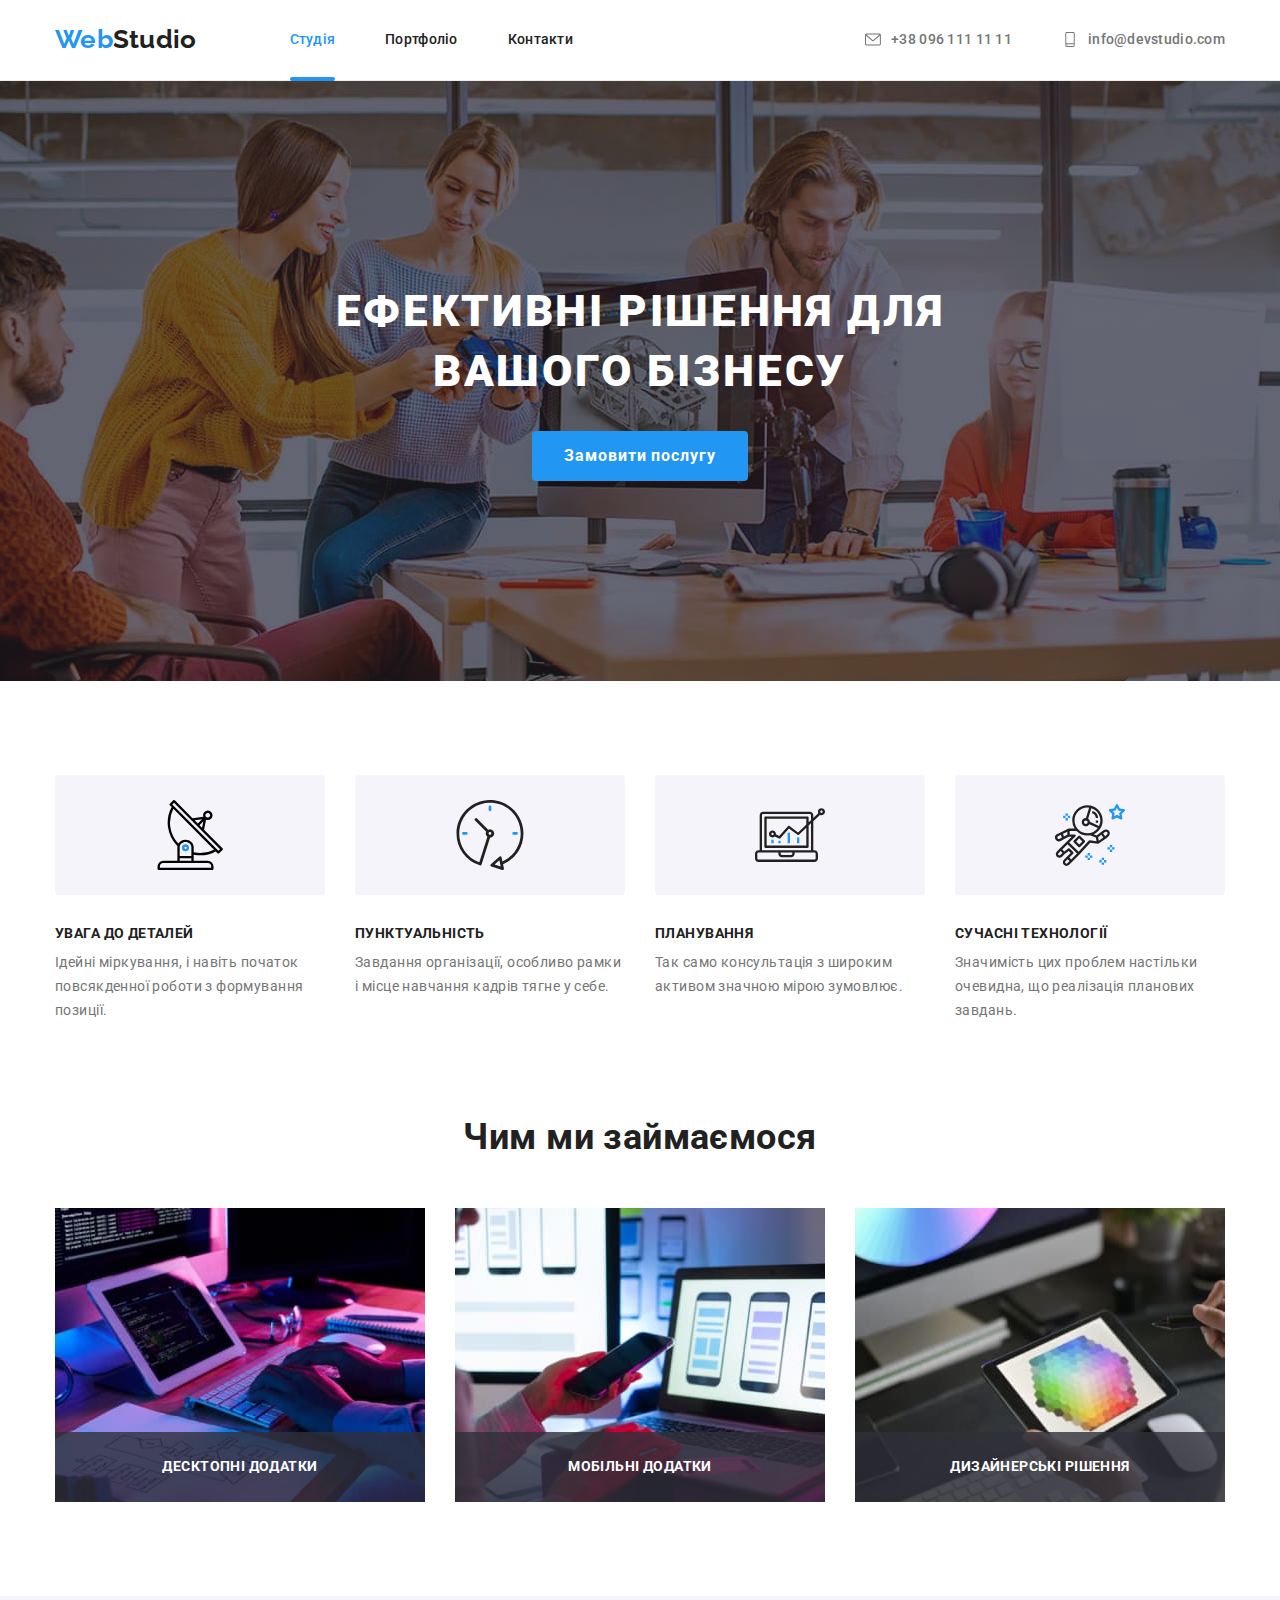
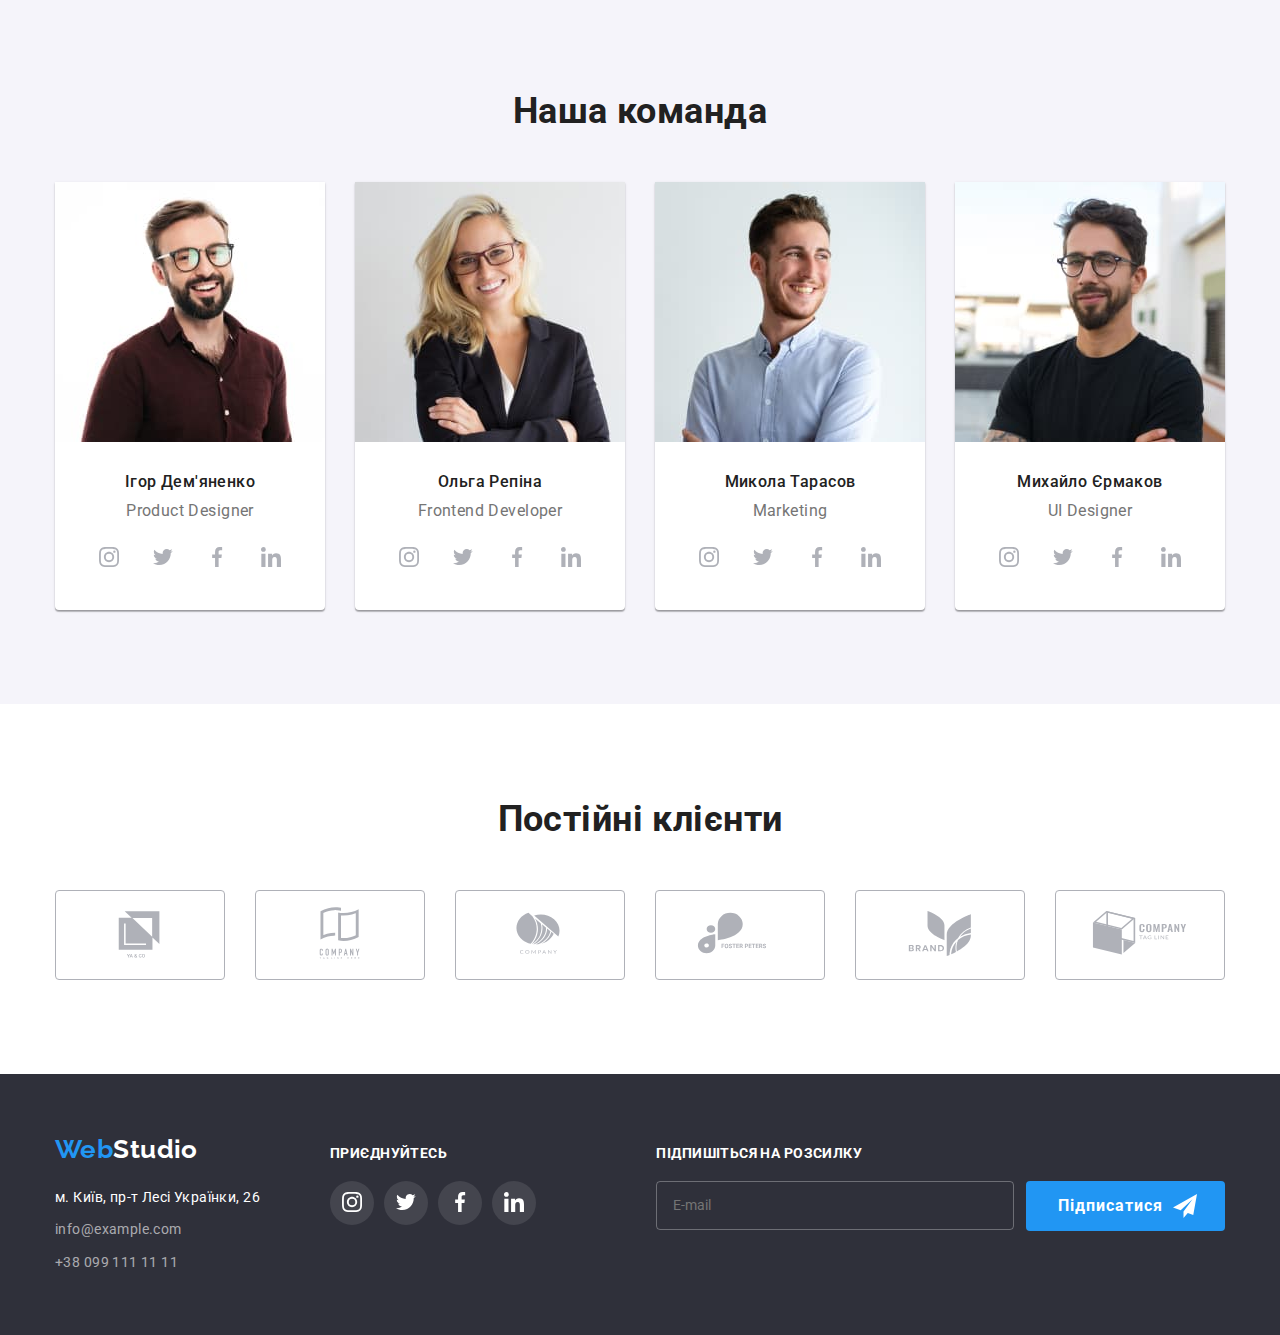
==== index.html @ 52d82c8c "first commit" ====
<!DOCTYPE html>
<html lang="ur">

<head>
    <meta charset="UTF-8" />
    <meta http-equiv="X-UA-Compatible" content="IE=edge" />
    <meta name="viewport" content="width=device-width, initial-scale=1.0" />
    <title>Web Studio</title>
    <link rel="preconnect" href="https://fonts.googleapis.com">
    <link rel="preconnect" href="https://fonts.gstatic.com" crossorigin>
    <link
        href="https://fonts.googleapis.com/css2?family=Raleway:wght@700&family=Roboto:wght@400;500;700;900&display=swap"
        rel="stylesheet">
    <link rel="stylesheet" href="https://cdn.jsdelivr.net/npm/modern-normalize@1.1.0/modern-normalize.min.css" />
    <link rel="stylesheet" href="./css/styles.css">
    <link rel="stylesheet" href="./css/main.min.css">
</head>

<body>
    <!-- header -->
    <header class="header">
        <div class="container">
            <nav class="header-nav">
                <a class="logo-header link" href="./index.html">Web<span>Studio</span></a>
                <ul class="header-links list">
                    <li class="header-nav-item"><a class="header-nav link current" href="./index.html">Студія</a></li>
                    <li class="header-nav-item"><a class="header-nav link" href="./portfolio.html">Портфоліо</a></li>
                    <li class="header-nav-item"><a class="header-nav link" href="#">Контакти</a></li>
                </ul>
            </nav>
            <ul class="header-contacts list">
                <li class="header-contacts item">
                    <a class="nav-contact link" href="tel:+380961111111"><svg lang="en" aria-label="icon envelope"
                            class="nav-icon" width="16" height="15">
                            <use href="./images/icons.svg#icon-envelope"></use>
                        </svg>+38 096 111 11 11 </a>
                </li>
                <li class="header-contacts item"><a class="nav-contact link" href="mailto:info@devstudio.com"><svg
                            lang="en" aria-label="icon smartphone" class="nav-icon" width="16" height="15">
                            <use href="./images/icons.svg#icon-smartphone"></use>
                        </svg>info@devstudio.com</a></li>
            </ul>
        </div>
    </header>
    <main class="">
        <!-- герой -->
        <section class="hero section">
            <div class="container">
                <h1 class="hero-title">Ефективні рішення для вашого бізнесу</h1>
                <button class="button" type="button" data-modal-open>Замовити послугу</button>
            </div>
        </section>
        <!-- переваги -->
        <section class="features section">
            <div class="features container">
                <h2 class="visually-hidden">Переваги</h2>
                <ul class="features-list list">
                    <li class="features-list-item">
                        <div class="icon-wrapper">
                            <svg lang="en" aria-label="icon telescope" class="features-icon" width="70" height="70">
                                <use href="./images/icons.svg#icon-telescope"></use>
                            </svg>
                        </div>
                        <h3 class="features-title">Увага до деталей</h3>
                        <p class="features-text">Ідейні міркування, і навіть початок повсякденної роботи з формування
                            позиції.</p>
                    </li>
                    <li class="features-list-item">
                        <div class="icon-wrapper">
                            <svg lang="en" aria-label="icon clock" class="features-icon" width="70" height="70">
                                <use href="./images/icons.svg#icon-clock"></use>
                            </svg>
                        </div>
                        <h3 class="features-title">Пунктуальність</h3>
                        <p class="features-text">Завдання організації, особливо рамки і місце навчання кадрів тягне у
                            себе.</p>
                    </li>
                    <li class="features-list-item">
                        <div class="icon-wrapper">
                            <svg lang="en" aria-label="icon diagram" class="features-icon" width="70" height="70">
                                <use href="./images/icons.svg#icon-diagram"></use>
                            </svg>
                        </div>
                        <h3 class="features-title">Планування</h3>
                        <p class="features-text">Так само консультація з широким активом значною мірою зумовлює.</p>
                    </li>
                    <li class="features-list-item">
                        <div class="icon-wrapper">
                            <svg lang="en" aria-label="icon astronaut" class="features-icon" width="70" height="70">
                                <use href="./images/icons.svg#icon-astronaut"></use>
                            </svg>
                        </div>
                        <h3 class="features-title">Сучасні технології</h3>
                        <p class="features-text">Значимість цих проблем настільки очевидна, що реалізація планових
                            завдань.</p>
                    </li>
                </ul>
            </div>
        </section>
        <!-- Чим ми займаємося -->
        <section class="section">
            <div class="examples container">
                <h2 class="examples-title">Чим ми займаємося</h2>
                <ul class="examples-list list">
                    <li class="examples-img-item">
                        <div class="examples-overlay">
                            <p class="overlay-text">Десктопні додатки</p>
                        </div>
                        <img class="examples-img" src="./images/desktop.jpg" alt="Компьютер" width="370">
                    </li>
                    <li class="examples-img-item">
                        <div class="examples-overlay">
                            <p class="overlay-text">Мобільні додатки</p>
                        </div>
                        <img class="examples-img" src="./images/smartphone.jpg" alt="Смартфон" width="370">
                    </li>
                    <li class="examples-img-item">
                        <div class="examples-overlay">
                            <p class="overlay-text">Дизайнерські рішення</p>
                        </div>
                        <img class="examples-img" src="./images/leptop.jpg" alt="Планшет" width="370">
                    </li>
                </ul>
            </div>
        </section>
        <!-- команда -->
        <section class="team section">
            <div class="examples  container">
                <h2 class="team__title">Наша команда</h2>
                <ul class="team__list list">
                    <li class="team__card">
                        <img class="team__img" src="./images/team_card_designer.jpg" alt="Карточка работника_дизайнер"
                            width="270">
                        <h3 class="team__member">Ігор Дем'яненко</h3>
                        <p class="team__position">Product Designer</p>
                        <ul class="socialmedia-list list">
                            <li class="socialmedia-list__item">
                                <a class="socialmedia-list__link link">
                                    <svg lang="en" aria-label="icon instagram" class="socialmedia-list__icon" width="20"
                                        height="20">
                                        <use href="./images/icons.svg#icon-instagram"></use>
                                    </svg>
                                </a>
                            </li>
                            <li class="socialmedia-list__item">
                                <a class="socialmedia-list__link link">
                                    <svg lang="en" aria-label="icon twitter" class="socialmedia-list__icon" width="20"
                                        height="20">
                                        <use href="./images/icons.svg#icon-twitter"></use>
                                    </svg>
                                </a>
                            </li>
                            <li class="socialmedia-list__item">
                                <a class="socialmedia-list__link link">
                                    <svg lang="en" aria-label="icon facebook" class="socialmedia-list__icon" width="20"
                                        height="20">
                                        <use href="./images/icons.svg#icon-facebook"></use>
                                    </svg>
                                </a>
                            </li>
                            <li class="socialmedia-list__item">
                                <a class="socialmedia-list__link link">
                                    <svg lang="en" aria-label="icon linkedin" class="socialmedia-list__icon" width="20"
                                        height="20">
                                        <use href="./images/icons.svg#icon-linkedin"></use>
                                    </svg>
                                </a>
                            </li>
                        </ul>
                    </li>
                    <li class="team__card">
                        <img class="team__img" src="./images/team_card_developer.jpg"
                            alt="Карточка работника__разработчик" width="270">
                        <h3 class="team__member">Ольга Репіна</h3>
                        <p class="team__position">Frontend Developer</p>
                        <ul class="socialmedia-list list">
                            <li class="socialmedia-list__item">
                                <a class="socialmedia-list__link link">
                                    <svg class="socialmedia-list__icon" width="20" height="20">
                                        <use href="./images/icons.svg#icon-instagram"></use>
                                    </svg>
                                </a>
                            </li>
                            <li class="socialmedia-list__item">
                                <a class="socialmedia-list__link link">
                                    <svg class="socialmedia-list__icon" width="20" height="20">
                                        <use href="./images/icons.svg#icon-twitter"></use>
                                    </svg>
                                </a>
                            </li>
                            <li class="socialmedia-list__item">
                                <a class="socialmedia-list__link link">
                                    <svg class="socialmedia-list__icon" width="20" height="20">
                                        <use href="./images/icons.svg#icon-facebook"></use>
                                    </svg>
                                </a>
                            </li>
                            <li class="socialmedia-list__item">
                                <a class="socialmedia-list__link link">
                                    <svg class="socialmedia-list__icon" width="20" height="20">
                                        <use href="./images/icons.svg#icon-linkedin"></use>
                                    </svg>
                                </a>
                            </li>
                        </ul>
                    </li>
                    <li class="team__card">
                        <img class="team__img" src="./images/team_card_marketing.jpg" alt="Карточка работника_маркетинг"
                            width="270">
                        <h3 class="team__member">Микола Тарасов</h3>
                        <p class="team__position">Marketing</p>
                        <ul class="socialmedia-list list">
                            <li class="socialmedia-list__item">
                                <a class="socialmedia-list__link link">
                                    <svg class="socialmedia-list__icon" width="20" height="20">
                                        <use href="./images/icons.svg#icon-instagram"></use>
                                    </svg>
                                </a>
                            </li>
                            <li class="socialmedia-list__item">
                                <a class="socialmedia-list__link link">
                                    <svg lang="en" aria-label="icon-twitter" class="socialmedia-list__icon" width="20"
                                        height="20">
                                        <use href="./images/icons.svg#icon-twitter"></use>
                                    </svg>
                                </a>
                            </li>
                            <li class="socialmedia-list__item">
                                <a class="socialmedia-list__link link">
                                    <svg lang="en" aria-label="icon-facebook" class="socialmedia-list__icon" width="20"
                                        height="20">
                                        <use href="./images/icons.svg#icon-facebook"></use>
                                    </svg>
                                </a>
                            </li>
                            <li class="socialmedia-list__item">
                                <a class="socialmedia-list__link link">
                                    <svg lang="en" aria-label="icon-linkedin" class="socialmedia-list__icon" width="20"
                                        height="20">
                                        <use href="./images/icons.svg#icon-linkedin"></use>
                                    </svg>
                                </a>
                            </li>
                        </ul>
                    </li>
                    <li class="team__card">
                        <img class="team__img" src="./images/team_card_ui.jpg" alt="Карточка работника" width="270">
                        <h3 class="team__member">Михайло Єрмаков</h3>
                        <p class="team__position">UI Designer</p>
                        <ul class="socialmedia-list list">
                            <li class="socialmedia-list__item">
                                <a class="socialmedia-list__link link">
                                    <svg lang="en" aria-label="icon-instagram" class="socialmedia-list__icon" width="20"
                                        height="20">
                                        <use href="./images/icons.svg#icon-instagram"></use>
                                    </svg>
                                </a>
                            </li>
                            <li class="socialmedia-list__item">
                                <a class="socialmedia-list__link link">
                                    <svg lang="en" aria-label="icon-twitter" class="socialmedia-list__icon" width="20"
                                        height="20">
                                        <use href="./images/icons.svg#icon-twitter"></use>
                                    </svg>
                                </a>
                            </li>
                            <li class="socialmedia-list__item">
                                <a class="socialmedia-list__link link">
                                    <svg lang="en" aria-label="icon-facebook" class="socialmedia-list__icon" width="20"
                                        height="20">
                                        <use href="./images/icons.svg#icon-facebook"></use>
                                    </svg>
                                </a>
                            </li>
                            <li class="socialmedia-list__item">
                                <a class="socialmedia-list__link link">
                                    <svg lang="en" aria-label="icon-linkedin" class="socialmedia-list__icon" width="20"
                                        height="20">
                                        <use href="./images/icons.svg#icon-linkedin"></use>
                                    </svg>
                                </a>
                            </li>
                        </ul>
                    </li>
                </ul>
            </div>
        </section>
        <section class="clients section">
            <h2 class="clients-title">Постійні клієнти</h2>
            <div class="container">
                <ul class="clients-list list">
                    <li class="clients-item">
                        <a href="clients-item-link">
                            <svg class="clients-item-logo" width="106" height="60">
                                <use href="./images/icons.svg#icon-union"></use>
                            </svg>
                        </a>
                    </li>
                    <li class="clients-item">
                        <a href="">
                            <svg class="clients-item-logo" width="106" height="60">
                                <use href="./images/icons.svg#icon-logo"></use>
                            </svg>
                        </a>
                    </li>
                    <li class="clients-item">
                        <a href="">
                            <svg class="clients-item-logo" width="106" height="60">
                                <use href="./images/icons.svg#icon-company"></use>
                            </svg>
                        </a>
                    </li>
                    <li class="clients-item">
                        <a href="">
                            <svg class="clients-item-logo" width="106" height="60">
                                <use href="./images/icons.svg#icon-foster"></use>
                            </svg>
                        </a>
                    </li>
                    <li class="clients-item">
                        <a href="">
                            <svg class="clients-item-logo" width="106" height="60">
                                <use href="./images/icons.svg#icon-brand"></use>
                            </svg>
                        </a>
                    </li>
                    <li class="clients-item">
                        <a href="">
                            <svg class="clients-item-logo" width="106" height="60">
                                <use href="./images/icons.svg#icon-tag"></use>
                            </svg>
                        </a>
                    </li>
                </ul>
            </div>
        </section>
    </main>
    <!-- футер -->
    <footer>
        <div class="footer">
            <div class="container">
                <div class="footer__left">
                    <a class="footer__logo link" href="./index.html">Web<span>Studio</span></a>
                    <address class="address">
                        <ul class="adress_list list">
                            <li class=""><a class="address__location link" href="https://goo.gl/maps/E31LjMS4C6WuwfjZA"
                                    target="_blank" rel="noopener nofollow noreferrer">м. Київ, пр-т Лесі Українки,
                                    26</a></li>
                            <li class="address__item"><a class="address__contact link"
                                    href="mailto:info@example.com">info@example.com</a></li>
                            <li class=""><a class="address__contact link" href="tel:+380961111111">+38 099 111 11 11</a>
                            </li>
                        </ul>
                    </address>
                </div>
                <div class="footer__right">
                    <p class="footer__title">приєднуйтесь</p>
                    <ul class="socialmedia-list list">
                        <li class="socialmedia-list__item footer-page">
                            <a class="socialmedia__link link">
                                <svg lang="en" aria-label="icon instagram" class="socialmedia-list__footer-icon"
                                    width="20" height="20">
                                    <use href="./images/icons.svg#icon-instagram"></use>
                                </svg>
                            </a>
                        </li>
                        <li class="socialmedia-list__item footer-page">
                            <a class="socialmedia__link link">
                                <svg lang="en" aria-label="icon twitter" class="socialmedia-list__footer-icon"
                                    width="20" height="20">
                                    <use href="./images/icons.svg#icon-twitter"></use>
                                </svg>
                            </a>
                        </li>
                        <li class="socialmedia-list__item footer-page">
                            <a class="socialmedia__link link">
                                <svg lang="en" aria-label="icon facebook" class="socialmedia-list__footer-icon"
                                    width="20" height="20">
                                    <use href="./images/icons.svg#icon-facebook"></use>
                                </svg>
                            </a>
                        </li>
                        <li class="socialmedia-list__item footer-page">
                            <a class="socialmedia__link link">
                                <svg lang="en" aria-label="icon linkedin" class="socialmedia-list__footer-icon"
                                    width="20" height="20">
                                    <use href="./images/icons.svg#icon-linkedin"></use>
                                </svg>
                            </a>
                        </li>
                    </ul>
                </div>
                <div class="footer__form-wrapper">
                    <p class="footer__title">Підпишіться на розсилку</p>
                    <form class="footer__form">
                        <label class="user_email">
                            <input type="email" placeholder="E-mail" class="footer__input">
                        </label>
                        <button type="submit" class="button">Підписатися <svg class="footer__icon-send" width="24"
                                height="24">
                                <use href="./images/icons.svg#icon-send"></use>
                            </svg>
                        </button>
                    </form>
                </div>
            </div>
        </div>
    </footer>
    <div class=" backdrop is-hidden" data-modal>
        <div class="modal">
            <button type="button" class="modal-close-btn" data-modal-close><svg width="18" height="18">
                    <use href="./images/icons.svg#icon-close"></use>
                </svg>
            </button>
            <p class="modal-form-title">Залиште свої дані, ми вам передзвонимо</p>
            <form class="modal-form-active">
                <label class="form-label">
                    <span class="modal-form-label-desc">Ім'я</span>
                    <span class="modal-form-input-wrapper">
                        <input type="text" class="modal-form-input" required pattern="[a-zA-Za-яА-ЯїЇ']+"
                            name="user_name" minlength="2">
                        <svg class="form-icon" width="18" height="18">
                            <use href="./images/icons.svg#icon-person"></use>
                        </svg>
                    </span>
                </label>
                <label class="form-label">
                    <span class="modal-form-label-desc">Телефон</span>
                    <span class="modal-form-input-wrapper">
                        <input type="tel" class="modal-form-input" required
                            pattern="[0-9]{3}-[0-9]{3}-[0-9]{2}-[0-9]{2}" title="xxx-xxx-xx-xx" name="user_phone">
                        <svg class="form-icon" width="18" height="18">
                            <use href="./images/icons.svg#icon-phone"></use>
                        </svg>
                    </span>
                </label>
                <label class="form-label">
                    <span class="modal-form-label-desc">Пошта</span>
                    <span class="modal-form-input-wrapper">
                        <input type="email" class="modal-form-input" required name="user_mail">
                        <svg class="form-icon" width="18" height="18">
                            <use href="./images/icons.svg#icon-email"></use>
                        </svg>
                    </span>
                </label>
                <label class="form-label">
                    <span class="modal-form-label-desc">Коментар</span>
                    <textarea class="modal-form-input textarea" placeholder="Введіть текст"
                        name="user_coment"></textarea>
                </label>
                <label class="modal-form-checkbox-field">
                    <input class="modal-form-checkbox" type="checkbox" name="user_policy" required>
                    <svg class="form-icon-checkbox" width="16" height="15">
                        <use class="form-icon-checkbox-icon" href="./images/icons.svg#icon-check"></use>
                    </svg> Погоджуюся з розсилкою та приймаю&nbsp;<a href="" class="modal-terms">Умови договору</a>
                </label>
                <button type="submit" class="button form">Відправити</button>
            </form>
        </div>
    </div>
    <script src="./js/modal.js"></script>
</body>

</html>
---- css/styles.css ----
/* :root {
    --accent-color: #2196F3;
    --accent-btn-color: #188CE8;
    --text: #757575;
    --white: #FFFFFF;
    --maine: #212121;
    --background-secondary-color: #F5F4FA;
    --primery-font-family: Roboto, sans-serif;
    --background-color-dark: #2F303A;
    --header-border: #ECECEC;
    --border-color: #EEEEEE;
    --bgc: #AFB1B8;
    --transition-time: 250ms;
    --transition-timing-function: cubic-bezier(0.4, 0, 0.2, 1);
} */

/* body {
    font-family: var(--primery-font-family);
    color: var(--text);
    background-color: var(--white);
    font-size: 14px;
    letter-spacing: 0.03em;
}

h1,
h2,
h3,
h4,
p {
    margin-top: 0;
    margin-bottom: 0;
}

ul,
ol {
    margin-top: 0;
    margin-bottom: 0;
    padding-left: 0;
}

img {
    display: block;
    max-width: 100%;
    height: auto;
}

button, a {
    cursor: pointer;
}

.section {
    padding-top: 94px;
    padding-bottom: 94px;
}

.link {
    text-decoration: none;

}

.list {
    list-style: none;
    padding: 0;
    margin: 0;
} */

/* .header-nav.current {
    color: var(--accent-color);
} */

/* !!!------------------container!!!------------------ */
/* .container {
    width: 1200px;
    margin-left: auto;
    margin-right: auto;
    padding-left: 15px;
    padding-right: 15px;
} */

/* !!!------------------header!!!------------------ */
/* .logo-header {
    color: var(--accent-color);
    margin: 24px 93px 25px auto;
    font-family: 'Raleway';
    font-weight: 700;
    font-size: 26px;
    line-height: 1.19;
}

.logo-header>span {
    color: var(--maine);
    font-family: 'Raleway';
    font-weight: 700;
    font-size: 26px;
    line-height: 1.19;
}

.header-nav {
    display: flex;

    color: var(--maine);
    font-weight: 500;
    line-height: 1.14;
    letter-spacing: 0.02em;
    transition: color var(--transition-time) var(--transition-timing-function);
}

.header-links.list {
    display: flex;
    column-gap: 50px;
}

.header-nav-item {
    position: relative;
}

.current::after {
    display: inline-block;
    position: absolute;
    left: 0;
    bottom: -1px;
    content: ' ';
    width: 100%;
    height: 4px;
    border-radius: 2px;
    background-color: var(--accent-color);
}

.nav-contact {
    color: var(--text);
    font-weight: 500;
    letter-spacing: 0.02em;
    line-height: 1.14;
    transition: color var(--transition-time) var(--transition-timing-function);
}

.nav-contact.link {
    display: flex;
    align-items: center;
    justify-content: center;

    padding-top: 32px;
    padding-bottom: 32px;
}

.header-nav.link {
    display: block;

    padding-top: 32px;
    padding-bottom: 32px;
}

.header>.container {
    display: flex;
    align-items: center;
}

.header-contacts.list {
    display: flex;
    margin-left: auto;
    column-gap: 50px;
}

.header {
    border-bottom: 1px solid var(--header-border);
}

.header-contacts :hover,
.header-contacts :focus,
.header-nav:hover,
.header-nav :focus {
    color: var(--accent-color);
}

.nav-icon {
    margin-right: 10px;
    fill: var(--text);
    transition: fill var(--transition-time) var(--transition-timing-function);
}

.nav-contact:hover .nav-icon,
.nav-contact:focus .nav-icon {
    fill: var(--accent-color);
} */


/* !!!------------------hero!!!------------------ */
/* 
.hero-title {
    color: var(--white);
    width: 696px;
    margin: 0 auto;
    margin-bottom: 30px;

    text-transform: uppercase;
    font-weight: 900;
    font-size: 44px;
    line-height: 1.36;
    letter-spacing: 0.06em;
}

.hero {
    background-color: #C4C4C4;
    text-align: center;
    padding: 200px 0;
    margin-left: auto;
    margin-right: auto;

    background-image: linear-gradient(rgba(47, 48, 58, 0.4), rgba(47, 48, 58, 0.4)), url(../images/hero.jpg);
    background-position: center;
    background-size: cover;
    max-width: 1600px;
} */

/* !!!------------------hero-button!!!------------------ */
/* .button {
    font-family: var(--primery-font-family);
    background-color: var(--accent-color);
    color: var(--white);
    border: var(--accent-color);
    border-radius: 4px;
    padding: 10px 32px;

    font-weight: 700;
    font-size: 16px;
    letter-spacing: 0.06em;
    line-height: 1.8;

    transition: background-color var(--transition-time) var(--transition-timing-function);
}

.button:hover,
.button:focus {
    background-color: var(--accent-btn-color)
} */

/* !!!------------------features!!!------------------ */
/* 
.features {
    padding-bottom: 0;
}

.features-list {
    display: flex;
    gap: 30px;
}

.visually-hidden {
    position: absolute;
    white-space: nowrap;
    width: 1px;
    height: 1px;
    overflow: hidden;
    border: 0;
    padding: 0;
    clip: rect(0 0 0 0);
    clip-path: inset(50%);
    margin: -1px;
}

.features-title {
    color: var(--maine);
    text-transform: uppercase;
    font-style: normal;
    font-weight: 700;
    line-height: 16px;
    margin-bottom: 10px;
    font-size: 14px;
}

.features-text {
    color: var(--text);
    line-height: 1.7;
    width: 270px;

}

.icon-wrapper {
    display: flex;
    align-items: center;
    justify-content: center;
    width: 270px;
    height: 120px;
    border-radius: 4px;
    margin-bottom: 30px;
    background-color: var(--background-secondary-color);
}

/*
 !!!----------------Чим ми займаємося!!!---------------- */
/* .examples-title {
    color: var(--maine);
    font-weight: 700;
    font-size: 36px;
    line-height: 1.17;
    text-align: center;
    margin-bottom: 50px;
}

.examples-list.list {
    position: relative;
    display: flex;
    column-gap: 30px;
}

.examples-img-item {
    position: relative;
}

.overlay-text {
    position: absolute;
    bottom: 20px;
    left: 50%;
    transform: translate(-50%, -50%);
    text-transform: uppercase;
    font-weight: 700;
    text-align: center;
    color: var(--white);
    z-index: 4;
}

.examples-overlay {
    position: absolute;
    width: 100%;
    height: 70px;
    bottom: 0px;
    background-color: rgba(47, 48, 58, 0.8);
} */

/* !!!------------------team!!!------------------ */
/* .team {
    background-color: var(--background-secondary-color);
}

.team-title {
    color: var(--maine);
    margin-bottom: 50px;

    text-align: center;
    font-weight: 700;
    font-size: 36px;
    line-height: 1.17;
}

.team-member {
    color: var(--maine);
    margin-bottom: 10px;

    text-align: center;
    font-size: 16px;
    font-weight: 500;
    line-height: 1.19;
}

.team-position {
    margin-bottom: 16px;

    text-align: center;
    font-weight: 400;
    font-size: 16px;
    line-height: 1.19;
}

.team-card {
    background-color: var(--white);
    box-shadow: 0px 1px 3px rgba(0, 0, 0, 0.12), 0px 1px 1px rgba(0, 0, 0, 0.14), 0px 2px 1px rgba(0, 0, 0, 0.2);
    border-radius: 0px 0px 4px 4px;
}

.team-card-item {
    margin-bottom: 30px;
}

.team-list.list {
    display: flex;
    column-gap: 30px;
}

.team-socialmedia-icon {
    fill: var(--bgc);
    background-color: transparent;
}

.team-socialmedia-list {
    display: flex;
    justify-content: center;
    align-items: center;
    column-gap: 10px;
    margin-bottom: 30px;
}

.team-socialmedia-list-item {
    display: flex;
    align-items: center;
    justify-content: center;
    width: 44px;
    height: 44px;
    border-radius: 50%;
    background-color: transparent;
    transition: background-color var(--transition-time) var(--transition-timing-function),
        fill var(--transition-time) var(--transition-timing-function);
}

.team-socialmedia-list-item:hover,
.team-socialmedia-list-item:focus {
    background-color: var(--accent-color);
}

.team-socialmedia-list-item:hover .team-socialmedia-icon,
.team-socialmedia-list-item:focus .team-socialmedia-icon {
    fill: var(--white);
} */

/* clients */
/* .clients-title {
    font-weight: 700;
    font-size: 36px;
    line-height: 42px;
    text-align: center;
    margin-bottom: 50px;
    color: var(--maine);
}

.clients-list {
    display: flex;
    align-items: center;
    justify-content: center;
    column-gap: 30px;
}

.clients-item {
    display: flex;
    align-items: center;
    justify-content: center;
    width: 170px;
    height: 90px;
    border: 1px solid var(--bgc);
    border-radius: 4px;
    background-color: var(--white);
    transition: border var(--transition-time) var(--transition-timing-function);
}

.clients-item-logo {
    fill: var(--bgc);
    transition: fill var(--transition-time) var(--transition-timing-function);
}

.clients-item:hover,
.clients-item:focus {
    border: 1px solid var(--accent-color);
}

.clients-item:hover .clients-item-logo,
.clients-item:focus .clients-item-logo {
    fill: var(--accent-color);
} */

/* !!!------------------footer!!!------------------ */
/* .footer {
    padding: 60px 0;
    background-color: var(--background-color-dark);
}

.footer>.container {
    display: flex;
    align-items: baseline;
}

.left {
    margin-right: 70px;
}

.footer-form-wrapper {
    margin-left: auto;
}

.footer>.container .logo-fotter {
    font-family: 'Raleway', sans-serif;
    font-weight: 700;
    font-size: 26px;
    line-height: 1.19;
    color: var(--accent-color);
    transition: color var(--transition-time) var(--transition-timing-function);
}

.logo-fotter :hover,
.logo-fotter :focus {
    color: var(--accent-color);
}

.logo-fotter>span {
    font-family: 'Raleway';
    font-weight: 700;
    font-size: 26px;
    line-height: 1.19;
    color: var(--white);
    transition: color var(--transition-time) var(--transition-timing-function);
}

.logo-fotter>span :hover,
.logo-fotter>span :focus {
    color: var(--accent-color);
}

.footer-adress {
    font-style: normal;
    font-weight: 400;
    line-height: 1.71;
    color: var(--white);
}

.footer-location {
    margin-bottom: 20px;
}

.logo-fotter.link {
    display: inline-block;
    margin-bottom: 20px;
}

.footer-location {
    display: inline-block;
    color: var(--white);
    margin-bottom: 9px;
    line-height: 24px;
}

.footer-contact {
    color: rgba(255, 255, 255, 0.6);
}

.footer-contact-item {
    margin-bottom: 9px;
}

.address :hover,
.address :focus {
    color: var(--accent-color);
}

.footer-location,
.footer-contact,
.footer-contact {
    transition: color var(--transition-time) var(--transition-timing-function);
}

.fotter-right-title {
    text-transform: uppercase;
    font-weight: 700;
    font-size: 14px;
    line-height: 16px;
    margin-bottom: 20px;
    color: var(--white);
}

.team-socialmedia-list-item.fotter {
    background-color: rgba(255, 255, 255, 0.1);
}

.footer-socialmedia-icon {
    fill: var(--white);
    transition: background-color var(--transition-time) var(--transition-timing-function);

}

.team-socialmedia-list-item.fotter:hover,
.team-socialmedia-list-item.fotter:focus {
    background-color: var(--accent-color);
}

.right>.team-socialmedia-list {
    margin-bottom: 0;
}

.form-title {
    font-weight: 700;
    line-height: 1.14;
    text-transform: uppercase;
    margin-bottom: 20px;
    color: var(--white);
}

.form-email {
    display: block;
    width: 358px;
    padding-top: 15px;
    padding-left: 16px;
    padding-bottom: 15px;
    border: 1px solid rgba(255, 255, 255, 0.3);
    border-radius: 4px;
    margin-right: 12px;
    background-color: transparent;
    color: var(--white);
}

.footer-form>.button {
    padding-right: 62px;
}

.footer-form {
    position: relative;
    display: flex;
}

.footer-icon-send {
    position: absolute;
    bottom: 13px;
    right: 28px;
} */

/* !!!------------------footer!!!------------------ */

/* !!!------------------portfolio------------------!!! */
/* .projects {
    background-color: var(--white);
}

.projects__list {
    display: flex;
    justify-content: center;
    flex-wrap: wrap;
    gap: 30px;
}

.projects__link {
    display: block;
    transition: box-shadow var(--transition-time) var(--transition-timing-function);
}

.projects__link:hover,
.projects__link:focus {
    box-shadow: 0px 1px 1px rgba(0, 0, 0, 0.12), 0px 4px 4px rgba(0, 0, 0, 0.06), 1px 4px 6px rgba(0, 0, 0, 0.16);
}

.projects__wrapper {
    position: relative;
    overflow: hidden;
}

.projects__overlay {
    position: absolute;
    font-size: 18px;
    line-height: 28px;
    text-align: left;
    overflow: auto;
    width: 100%;
    height: 100%;
    top: 0;
    left: 0;
    padding: 63px 24px;
    transform: translateY(100%);
    transition: transform var(--transition-time) var(--transition-timing-function);
    color: var(--white);
    background-color: rgba(33, 150, 243, 0.9);
}

.projects__link:hover .projects__overlay,
.projects__link:focus .projects__overlay {
    transform: translate(0);
}

.projects__buttons-filter-item {
    font-family: var(--primery-font-family);
    border: 0;
    border-radius: 4px;
    padding: 6px 22px;
    font-weight: 500;
    text-align: center;
    font-size: 16px;
    line-height: 1.6;
    background-color: var(--background-secondary-color);

    transition: color var(--transition-time) var(--transition-timing-function),
        background-color var(--transition-time) var(--transition-timing-function);
}

.projects__buttons-filter-item:hover,
.projects__buttons-filter-item:focus {
    color: var(--white);
    background-color: var(--accent-color);
}

.projects__buttons-filter.list {
    display: flex;
    justify-content: center;
    column-gap: 8px;
    margin-bottom: 50px;
}

.projects__title {
    margin-bottom: 4px;
    color: var(--maine);
    font-weight: 700;
    font-size: 18px;
    line-height: 2;
    letter-spacing: 0.06em;
}

.projects__text {
    color: var(--text);
    font-weight: 400;
    font-size: 16px;
    line-height: 1.9;
}

.project__description {
    border-left: 1px solid var(--border-color);
    border-right: 1px solid var(--border-color);
    border-bottom: 1px solid var(--border-color);
    padding: 20px 24px;
} */


/* --------------------------------backdrop------------------------------------ */
/* .backdrop {
    position: fixed;
    top: 0;
    left: 0;
    width: 100%;
    height: 100%;
    z-index: 100;
    background: rgba(0, 0, 0, 0.2);
    transition: opacity 400ms ease-in,
        visibility 400ms ease-in;
}

.modal {
    position: absolute;
    top: 50%;
    left: 50%;
    transform: translate(-50%, -50%);
    padding: 40px;
    width: 528px;
    height: 581px;
    border-radius: 4px;
    box-shadow: 0px 1px 3px rgba(0, 0, 0, 0.12), 0px 1px 1px rgba(0, 0, 0, 0.14), 0px 2px 1px rgba(0, 0, 0, 0.2);
    background-color: var(--white);
}

.modal-close-btn {
    display: flex;
    position: absolute;
    top: 8px;
    right: 8px;
    justify-content: center;
    align-items: center;
    padding: 0;
    width: 30px;
    height: 30px;
    border-radius: 50%;
    border: 1px solid rgba(0, 0, 0, 0.1);
    background-color: transparent;
    transition: fill var(--transition-time) var(--transition-timing-function);
}

.modal-close-btn:hover,
.modal-close-btn:focus {
    fill: var(--accent-color);
}

.is-hidden {
    opacity: 0;
    visibility: hidden;
    pointer-events: none;
}

.modal-form-title {
    font-weight: 700;
    font-size: 20px;
    line-height: 1.15;
    text-align: center;
    color: var(--maine);
    margin-bottom: 12px;
    text-align: center;

}

.form-label {
    display: block;
    margin-bottom: 4px;
}

.modal-form-input {
    display: block;
    width: 100%;
    height: 40px;
    font: inherit;
    margin: 0 auto;
    margin-bottom: 10px;
    padding-left: 42px;
    border: 1px solid rgba(33, 33, 33, 0.2);
    border-radius: 4px;
    cursor: pointer;
    transition: border-color var(--transition-time) var(--transition-timing-function);
}

.modal-form-input:focus+.form-icon {
    fill: var(--accent-color);
}

.modal-form-input:focus {
    border-color: var(--accent-color);
    outline: none;
}

.modal-form-label-desc {
    display: block;
    margin-bottom: 4px;
    font-size: 12px;
    line-height: 1.16;
    letter-spacing: 0.01em;
    color: #757575;
}

.textarea {
    width: 100%;
    height: 120px;
    resize: none;
    padding: 12px 16px;
    margin-bottom: 20px;
    color: #000;
}

.textarea::placeholder {
    font-size: 12px;
    line-height: 1.16;
    letter-spacing: 0.01em;
    color: rgba(117, 117, 117, 0.5);
}

.modal-form-input-wrapper {
    position: relative;
    display: block;
}

.modal-form-checkbox-desc {
    position: relative;
    margin-bottom: 30px;
}

.modal-terms-field {
    position: relative;
}

.form-icon {
    position: absolute;
    top: 50%;
    transform: translateY(-50%);
    left: 7px;
    transition: fill var(--transition-time) var(--transition-timing-function);
}

.modal-form-checkbox-field {
    display: flex;
    align-items: center;
    justify-content: center;
    margin-bottom: 30px;
    line-height: 1.71;
}

.form-icon-checkbox {
    width: 16px;
    height: 15px;
    border: 2px solid var(--maine);
    cursor: pointer;
    border-radius: 3px;
    margin-right: 7px;
    fill: transparent;
}

.form-icon-checkbox-icon {
    display: none;
    fill: var(--transition-timing-function);
}

.modal-form-checkbox:checked+.form-icon-checkbox {
    background-color: var(--accent-color);
    border: none;
}

.modal-form-checkbox:checked+.form-icon-checkbox>.form-icon-checkbox-icon {
    display: block;
}

.modal-form-checkbox:checked+.form-icon-checkbox {
    box-shadow: 0 0 0 2px rgba(0, 0, 255, 0.5);
}

.modal-form-checkbox {
    position: absolute;
    appearance: none;
}

.modal-terms {
    color: var(--accent-color);
}

.button.form {
    display: block;
    margin-left: auto;
    margin-right: auto;
    box-shadow: 0px 4px 4px rgba(0, 0, 0, 0.15);
} */
---- css/main.min.css ----
:root{--accent-color: #2196f3;--accent-btn-color: #188ce8;--text: #757575;--white: #ffffff;--maine: #212121;--background-secondary-color: #f5f4fa;--primery-font-family: Roboto, sans-serif;--background-color-dark: #2f303a;--header-border: #ececec;--border-color: #eeeeee;--bgc: #afb1b8;--transition-time: 250ms;--transition-timing-function: cubic-bezier(0.4, 0, 0.2, 1)}body{font-family:var(--primery-font-family);color:var(--text);background-color:var(--white);font-size:14px;letter-spacing:.03em}h1,h2,h3,h4,p{margin-top:0;margin-bottom:0}ul,ol{margin-top:0;margin-bottom:0;padding-left:0}img{display:block;max-width:100%;height:auto}button,a{cursor:pointer}.link{text-decoration:none}.list{list-style:none;padding:0;margin:0}.section{padding-top:94px;padding-bottom:94px}.container{margin-left:auto;margin-right:auto;width:1200px;padding-left:15px;padding-right:15px}.visually-hidden{position:absolute;white-space:nowrap;width:1px;height:1px;overflow:hidden;border:0;padding:0;clip:rect(0 0 0 0);clip-path:inset(50%);margin:-1px}.button{font-family:var(--primery-font-family);background-color:var(--accent-color);color:var(--white);border:var(--accent-color);border-radius:4px;padding:10px 32px;letter-spacing:.06em;font-size:16px;font-weight:700;line-height:1.875;transition:background-color var(--transition-time) var(--transition-timing-function)}.button:hover,.button:focus{background-color:var(--accent-btn-color)}.is-hidden{opacity:0;visibility:hidden;pointer-events:none}.logo-header{font-size:26px;font-weight:700;line-height:1.1923076923;margin:24px 93px 25px auto;font-family:"Raleway";color:var(--accent-color)}.logo-header span{font-size:26px;font-weight:700;line-height:1.1923076923;font-family:"Raleway";color:var(--maine)}.header{border-bottom:1px solid var(--header-border)}.header>.container{display:flex;align-items:center}.header-nav{display:flex;color:var(--maine);font-weight:500;line-height:1.14;letter-spacing:.02em;transition:color var(--transition-time) var(--transition-timing-function)}.header-links.list{display:flex;column-gap:50px}.header-nav-item{position:relative}.current::after{display:inline-block;position:absolute;left:0;bottom:-1px;content:" ";width:100%;height:4px;border-radius:2px;background-color:var(--accent-color)}.nav-contact{color:var(--text);font-weight:500;letter-spacing:.02em;line-height:1.14;transition:color var(--transition-time) var(--transition-timing-function)}.nav-contact.link{display:flex;align-items:center;justify-content:center;padding-top:32px;padding-bottom:32px}.nav-contact:hover,.nav-contact:focus{color:var(--accent-color)}.header-nav.link{display:block;padding-top:32px;padding-bottom:32px}.header-nav:hover,.header-nav:focus{color:var(--accent-color)}.header-contacts.list{display:flex;margin-left:auto;column-gap:50px}.nav-icon{margin-right:10px;fill:var(--text);transition:fill var(--transition-time) var(--transition-timing-function)}.nav-contact:hover .nav-icon,.nav-contact:focus .nav-icon{fill:var(--accent-color)}.header-nav.current{color:var(--accent-color)}.hero-title{width:696px;margin:0 auto;margin-bottom:30px;text-transform:uppercase;font-size:44px;font-weight:900;line-height:1.3636363636;letter-spacing:.06em;color:var(--white)}.hero{margin-left:auto;margin-right:auto;background-color:#c4c4c4;text-align:center;padding:200px 0;background-image:linear-gradient(rgba(47, 48, 58, 0.4), rgba(47, 48, 58, 0.4)),url(../images/hero.jpg);background-position:center;background-size:cover;max-width:1600px}.features{padding-bottom:0}.features-list{display:flex;gap:30px}.features-title{font-size:14px;font-weight:700;line-height:1.1428571429;text-transform:uppercase;margin-bottom:10px;color:var(--maine)}.features-text{line-height:1.7;width:270px;color:var(--text)}.icon-wrapper{display:flex;align-items:center;justify-content:center;width:270px;height:120px;border-radius:4px;margin-bottom:30px;background-color:var(--background-secondary-color)}.examples-title{font-size:36px;font-weight:700;line-height:1.1666666667;color:var(--maine);text-align:center;margin-bottom:50px}.examples-list.list{position:relative;display:flex;column-gap:30px}.examples-img-item{position:relative}.overlay-text{position:absolute;bottom:20px;left:50%;transform:translate(-50%, -50%);text-transform:uppercase;font-weight:700;text-align:center;color:var(--white);z-index:4}.examples-overlay{position:absolute;width:100%;height:70px;bottom:0px;background-color:rgba(47,48,58,.8)}.team{background-color:var(--background-secondary-color)}.team__title{font-size:36px;font-weight:700;line-height:1.1666666667;margin-bottom:50px;color:var(--maine);text-align:center;color:var(--maine)}.team__member{margin-bottom:10px;text-align:center;font-size:16px;font-weight:500;line-height:1.19;color:var(--maine)}.team__position{margin-bottom:16px;text-align:center;font-weight:400;font-size:16px;line-height:1.19}.team__card{background-color:var(--white);box-shadow:0px 1px 3px rgba(0,0,0,.12),0px 1px 1px rgba(0,0,0,.14),0px 2px 1px rgba(0,0,0,.2);border-radius:0px 0px 4px 4px}.team__img{margin-bottom:30px}.team__list.list{display:flex;column-gap:30px}.socialmedia-list__icon{fill:var(--bgc);background-color:rgba(0,0,0,0)}.socialmedia-list__item:hover .socialmedia-list__icon,.socialmedia-list__item:focus .socialmedia-list__icon{fill:var(--white)}.socialmedia-list{display:flex;justify-content:center;align-items:center;column-gap:10px;margin-bottom:30px}.socialmedia-list__item{display:flex;align-items:center;justify-content:center;width:44px;height:44px;border-radius:50%;background-color:rgba(0,0,0,0);transition:background-color var(--transition-time) var(--transition-timing-function),fill var(--transition-time) var(--transition-timing-function)}.socialmedia-list__item:hover,.socialmedia-list__item:focus{background-color:var(--accent-color)}.socialmedia-list{display:flex;justify-content:center;align-items:center;column-gap:10px;margin-bottom:30px}.socialmedia-list__icon{fill:var(--bgc);background-color:rgba(0,0,0,0)}.socialmedia-list__item:hover .socialmedia-list__icon,.socialmedia-list__item:focus .socialmedia-list__icon{fill:var(--white)}.socialmedia-list__item{display:flex;align-items:center;justify-content:center;width:44px;height:44px;border-radius:50%;background-color:rgba(0,0,0,0);transition:background-color var(--transition-time) var(--transition-timing-function),fill var(--transition-time) var(--transition-timing-function)}.socialmedia-list__item:hover,.socialmedia-list__item:focus{background-color:var(--accent-color)}.clients-title{font-size:36px;font-weight:700;line-height:1.1666666667;text-align:center;margin-bottom:50px;color:var(--maine)}.clients-list{display:flex;align-items:center;justify-content:center;column-gap:30px}.clients-item{display:flex;align-items:center;justify-content:center;width:170px;height:90px;border:1px solid var(--bgc);border-radius:4px;background-color:var(--white);transition:border var(--transition-time) var(--transition-timing-function)}.clients-item:hover,.clients-item:focus{border:1px solid var(--accent-color)}.clients-item-logo{fill:var(--bgc);transition:fill var(--transition-time) var(--transition-timing-function)}.clients-item:hover .clients-item-logo,.clients-item:focus .clients-item-logo{fill:var(--accent-color)}.footer{padding:60px 0;background-color:var(--background-color-dark)}.footer .container{display:flex;align-items:baseline}.footer>.container .footer__logo{font-size:26px;font-weight:700;line-height:1.1923076923;font-family:"Raleway",sans-serif;color:var(--accent-color);transition:color var(--transition-time) var(--transition-timing-function)}.footer__left{margin-right:70px}.footer__form-wrapper{margin-left:auto}.adress_list{font-style:normal;line-height:1.71;color:var(--white)}.address__location{display:inline-block;margin-bottom:9px;line-height:24px;color:var(--white);transition:color var(--transition-time) var(--transition-timing-function)}.address__contact{color:rgba(255,255,255,.6);transition:color var(--transition-time) var(--transition-timing-function)}.address__item{margin-bottom:9px}.address :hover,.address :focus{color:var(--accent-color)}.footer__title{font-size:14px;font-weight:700;line-height:1.1428571429;text-transform:uppercase;margin-bottom:20px;color:var(--white)}.socialmedia-list__item.footer-page{background-color:rgba(255,255,255,.1)}.socialmedia-list__footer-icon{fill:var(--white);transition:background-color var(--transition-time) var(--transition-timing-function)}.socialmedia-list__item.footer-page:hover,.socialmedia-list__item.footer-page:focus{background-color:var(--accent-color)}.footer__right>.socialmedia-list{margin-bottom:0}.footer__input{display:block;width:358px;padding-top:15px;padding-left:16px;padding-bottom:15px;border:1px solid rgba(255,255,255,.3);border-radius:4px;margin-right:12px;background-color:rgba(0,0,0,0);color:var(--white)}.footer__form>.button{padding-right:62px}.footer__form{position:relative;display:flex}.footer__icon-send{position:absolute;bottom:13px;right:28px}.footer__logo span{font-size:26px;font-weight:700;line-height:1.1923076923;font-family:"Raleway";color:var(--white);transition:color var(--transition-time) var(--transition-timing-function)}.footer__logo.link{display:inline-block;margin-bottom:20px}.footer__logo:hover,.footer__logo:focus{color:var(--accent-color)}.footer__logo>span:hover,.footer__logo>span:focus{color:var(--accent-color)}.backdrop{position:fixed;top:0;left:0;width:100%;height:100%;z-index:100;background:rgba(0,0,0,.2);transition:opacity 400ms ease-in,visibility 400ms ease-in}.modal{position:absolute;top:50%;left:50%;transform:translate(-50%, -50%);padding:40px;width:528px;height:581px;border-radius:4px;box-shadow:0px 1px 3px rgba(0,0,0,.12),0px 1px 1px rgba(0,0,0,.14),0px 2px 1px rgba(0,0,0,.2);background-color:var(--white)}.modal-close-btn{display:flex;position:absolute;top:8px;right:8px;justify-content:center;align-items:center;padding:0;width:30px;height:30px;border-radius:50%;border:1px solid rgba(0,0,0,.1);background-color:rgba(0,0,0,0)}.modal-close-btn:hover{fill:var(--accent-color)}.modal-form-title{font-weight:700;font-size:20px;line-height:1.15;text-align:center;color:var(--maine);margin-bottom:12px;text-align:center}.form-label{display:block;margin-bottom:4px}.modal-form-input{display:block;width:100%;height:40px;font:inherit;margin:0 auto;margin-bottom:10px;padding-left:42px;border:1px solid rgba(33,33,33,.2);border-radius:4px;cursor:pointer;transition:border-color var(--transition-time) var(--transition-timing-function)}.modal-form-input:focus{border-color:var(--accent-color);outline:none}.modal-form-label-desc{display:block;margin-bottom:4px;font-size:12px;line-height:1.16;letter-spacing:.01em;color:#757575}.textarea{width:100%;height:120px;resize:none;padding:12px 16px;margin-bottom:20px;color:#000}.textarea::placeholder{font-size:12px;line-height:1.16;letter-spacing:.01em;color:rgba(117,117,117,.5)}.modal-form-input-wrapper{position:relative;display:block}.modal-form-checkbox-desc{position:relative;margin-bottom:30px}.modal-terms-field{position:relative}.form-icon{position:absolute;top:50%;transform:translateY(-50%);left:7px;transition:fill var(--transition-time) var(--transition-timing-function)}.modal-form-input:focus+.form-icon{fill:var(--accent-color)}.modal-form-checkbox-field{display:flex;align-items:center;justify-content:center;margin-bottom:30px;line-height:1.71}.form-icon-checkbox{width:16px;height:15px;border:2px solid var(--maine);cursor:pointer;border-radius:3px;margin-right:7px;fill:rgba(0,0,0,0)}.modal-form-checkbox:checked+.form-icon-checkbox{background-color:var(--accent-color);border:none}.modal-form-checkbox:checked+.form-icon-checkbox{box-shadow:0 0 0 2px rgba(0,0,255,.5)}.form-icon-checkbox-icon{display:none;fill:var(--transition-timing-function)}.modal-form-checkbox:checked+.form-icon-checkbox>.form-icon-checkbox-icon{display:block}.modal-form-checkbox{position:absolute;appearance:none}.modal-terms{color:var(--accent-color)}.button.form{display:block;margin-left:auto;margin-right:auto;box-shadow:0px 4px 4px rgba(0,0,0,.15)}.projects{background-color:var(--white)}.projects__list{display:flex;justify-content:center;flex-wrap:wrap;gap:30px}.projects__link{display:block;transition:box-shadow var(--transition-time) var(--transition-timing-function)}.projects__link:hover,.projects__link:focus{box-shadow:0px 1px 1px rgba(0,0,0,.12),0px 4px 4px rgba(0,0,0,.06),1px 4px 6px rgba(0,0,0,.16)}.projects__wrapper{position:relative;overflow:hidden}.projects__overlay{font-size:18px;font-weight:400;line-height:1.5555555556;position:absolute;text-align:left;overflow:auto;width:100%;height:100%;top:0;left:0;padding:63px 24px;transform:translateY(100%);transition:transform var(--transition-time) var(--transition-timing-function);color:var(--white);background-color:rgba(33,150,243,.9)}.projects__link:hover .projects__overlay,.projects__link:focus .projects__overlay{transform:translate(0)}.projects__buttons-filter-item{font-size:16px;font-weight:500;line-height:1.625;font-family:var(--primery-font-family);border:0;border-radius:4px;padding:6px 22px;text-align:center;background-color:var(--background-secondary-color);transition:color var(--transition-time) var(--transition-timing-function),background-color var(--transition-time) var(--transition-timing-function)}.projects__buttons-filter-item:hover,.projects__buttons-filter-item:focus{color:var(--white);background-color:var(--accent-color)}.projects__buttons-filter.list{display:flex;justify-content:center;column-gap:8px;margin-bottom:50px}.projects__title{font-size:18px;font-weight:700;line-height:2;margin-bottom:4px;color:var(--maine);letter-spacing:.06em}.projects__text{font-size:16px;font-weight:400;line-height:1.875;color:var(--text)}.project__description{border-left:1px solid var(--border-color);border-right:1px solid var(--border-color);border-bottom:1px solid var(--border-color);padding:20px 24px}/*# sourceMappingURL=main.min.css.map */
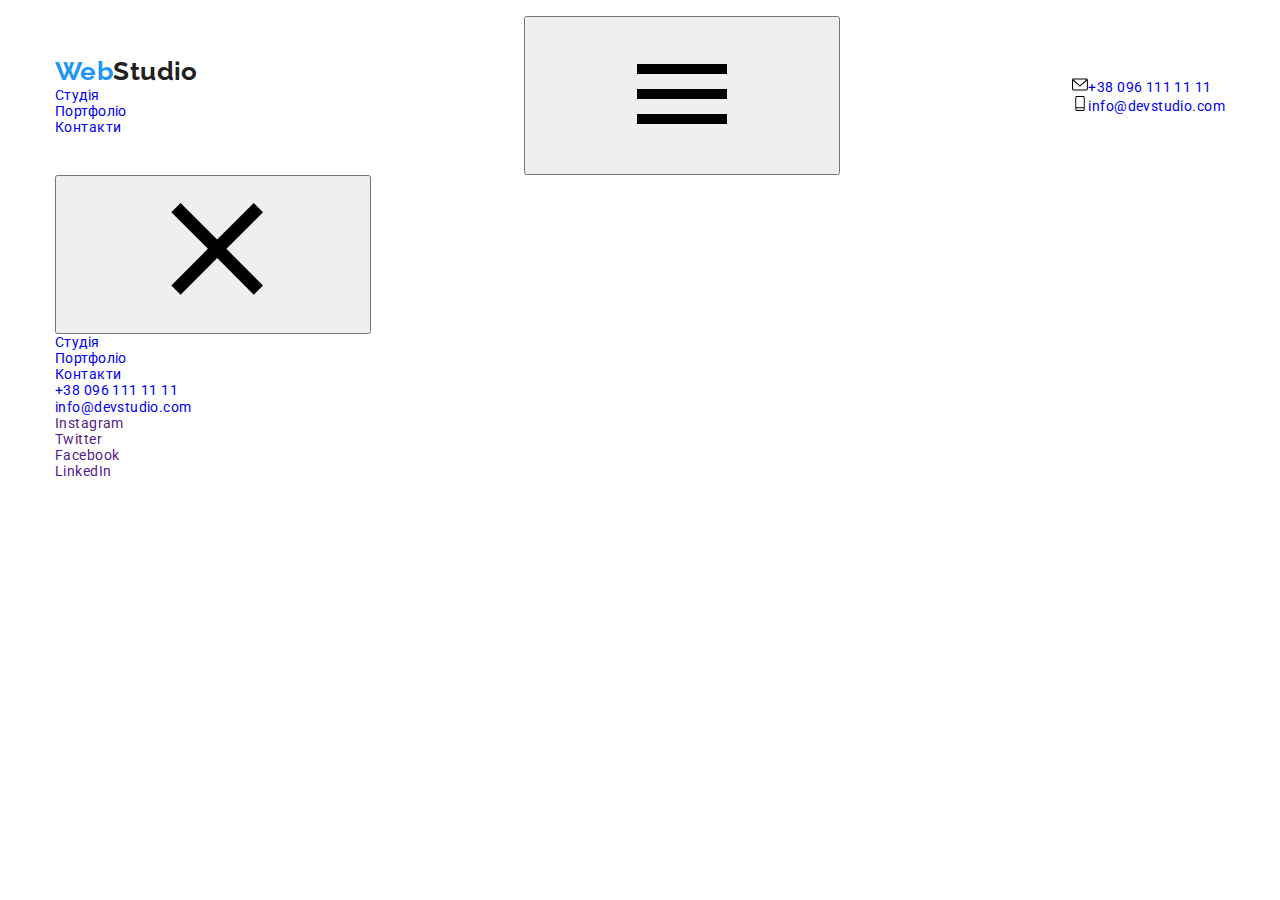
==== commit 9546b25c: "mobile-menu" ====
--- a/index.html
+++ b/index.html
@@ -12,46 +12,84 @@
         href="https://fonts.googleapis.com/css2?family=Raleway:wght@700&family=Roboto:wght@400;500;700;900&display=swap"
         rel="stylesheet">
     <link rel="stylesheet" href="https://cdn.jsdelivr.net/npm/modern-normalize@1.1.0/modern-normalize.min.css" />
-    <link rel="stylesheet" href="./css/styles.css">
+    <!-- <link rel="stylesheet" href="./css/styles.css"> -->
     <link rel="stylesheet" href="./css/main.min.css">
 </head>
 
 <body>
     <!-- header -->
     <header class="header">
-        <div class="container">
-            <nav class="header-nav">
+        <div class="container header_container">
+            <nav class="navigation">
                 <a class="logo-header link" href="./index.html">Web<span>Studio</span></a>
-                <ul class="header-links list">
-                    <li class="header-nav-item"><a class="header-nav link current" href="./index.html">Студія</a></li>
-                    <li class="header-nav-item"><a class="header-nav link" href="./portfolio.html">Портфоліо</a></li>
-                    <li class="header-nav-item"><a class="header-nav link" href="#">Контакти</a></li>
+                <ul class="navigation-links list">
+                    <li class="navigation-item"><a class="navigation link current" href="./index.html">Студія</a></li>
+                    <li class="navigation-item"><a class="navigation link" href="./portfolio.html">Портфоліо</a></li>
+                    <li class="navigation-item"><a class="navigation link" href="#">Контакти</a></li>
                 </ul>
             </nav>
-            <ul class="header-contacts list">
-                <li class="header-contacts item">
+            <button type="button" class="open-mobile-menu-btn" data-menu-open>
+                <svg class="open-mobile-menu-btn__icon">
+                    <use href="./images/icons.svg#icon-burger"></use>
+                </svg>
+            </button>
+            <ul class="contacts-menu list">
+                <li class="contacts-menu item">
                     <a class="nav-contact link" href="tel:+380961111111"><svg lang="en" aria-label="icon envelope"
                             class="nav-icon" width="16" height="15">
                             <use href="./images/icons.svg#icon-envelope"></use>
                         </svg>+38 096 111 11 11 </a>
                 </li>
-                <li class="header-contacts item"><a class="nav-contact link" href="mailto:info@devstudio.com"><svg
+                <li class="contacts-menu item"><a class="nav-contact link" href="mailto:info@devstudio.com"><svg
                             lang="en" aria-label="icon smartphone" class="nav-icon" width="16" height="15">
                             <use href="./images/icons.svg#icon-smartphone"></use>
                         </svg>info@devstudio.com</a></li>
             </ul>
         </div>
+        <div class="mobile-menu" data-menu>
+            <div class="mobile-menu__container container">
+                <button type="button" class="mobile-modal__close-btn" data-menu-close>
+                    <svg class="mobile-modal__icon-close">
+                        <use href="./images/icons.svg#icon-close"></use>
+                    </svg>
+                </button>
+                <ul class="mobile-navigation__list list">
+                    <li class="mobile-navigation__item"><a class="mobile-navigation__link link current"
+                            href="./index.html">Студія</a></li>
+                    <li class="mobile-navigation__item"><a class="mobile-navigation__link link"
+                            href="./portfolio.html">Портфоліо</a>
+                    </li>
+                    <li class="mobile-navigation__item"><a class="mobile-navigation__link link" href="#">Контакти</a>
+                    </li>
+                </ul>
+                <ul class="mobile-contacts__menu list">
+                    <li class="mobile-contacts__item">
+                        <a class="mobile-contacts__link link" href="tel:+380961111111">+38 096 111 11 11 </a>
+                    </li>
+                    <li class="mobile-contacts__item">
+                        <a class="mobile-contacts__link nav-contact link"
+                            href="mailto:info@devstudio.com">info@devstudio.com</a>
+                    </li>
+                </ul>
+                <ul class="social-media list">
+                    <li class="social-media__item"><a class="social-media__link link" href="">Instagram</a></li>
+                    <li class="social-media__item"><a class="social-media__link link" href="">Twitter</a></li>
+                    <li class="social-media__item"><a class="social-media__link link" href="">Facebook</a></li>
+                    <li class="social-media__item"><a class="social-media__link link" href="">LinkedIn</a></li>
+                </ul>
+            </div>
+        </div>
     </header>
-    <main class="">
+    <main>
         <!-- герой -->
-        <section class="hero section">
+        <!-- <section class="hero section">
             <div class="container">
                 <h1 class="hero-title">Ефективні рішення для вашого бізнесу</h1>
                 <button class="button" type="button" data-modal-open>Замовити послугу</button>
             </div>
-        </section>
+        </section> -->
         <!-- переваги -->
-        <section class="features section">
+        <!-- <section class="features section">
             <div class="features container">
                 <h2 class="visually-hidden">Переваги</h2>
                 <ul class="features-list list">
@@ -96,9 +134,9 @@
                     </li>
                 </ul>
             </div>
-        </section>
+        </section> -->
         <!-- Чим ми займаємося -->
-        <section class="section">
+        <!-- <section class="section">
             <div class="examples container">
                 <h2 class="examples-title">Чим ми займаємося</h2>
                 <ul class="examples-list list">
@@ -122,9 +160,9 @@
                     </li>
                 </ul>
             </div>
-        </section>
+        </section> -->
         <!-- команда -->
-        <section class="team section">
+        <!-- <section class="team section">
             <div class="examples  container">
                 <h2 class="team__title">Наша команда</h2>
                 <ul class="team__list list">
@@ -284,8 +322,8 @@
                     </li>
                 </ul>
             </div>
-        </section>
-        <section class="clients section">
+        </section> -->
+        <!-- <section class="clients section">
             <h2 class="clients-title">Постійні клієнти</h2>
             <div class="container">
                 <ul class="clients-list list">
@@ -333,10 +371,10 @@
                     </li>
                 </ul>
             </div>
-        </section>
+        </section> -->
     </main>
     <!-- футер -->
-    <footer>
+    <!-- <footer>
         <div class="footer">
             <div class="container">
                 <div class="footer__left">
@@ -405,8 +443,8 @@
                 </div>
             </div>
         </div>
-    </footer>
-    <div class=" backdrop is-hidden" data-modal>
+    </footer> -->
+    <!-- <div class=" backdrop is-hidden" data-modal>
         <div class="modal">
             <button type="button" class="modal-close-btn" data-modal-close><svg width="18" height="18">
                     <use href="./images/icons.svg#icon-close"></use>
@@ -457,8 +495,9 @@
                 <button type="submit" class="button form">Відправити</button>
             </form>
         </div>
-    </div>
-    <script src="./js/modal.js"></script>
+    </div> -->
+    <script src="./js/menu.js"></script>
+    <!-- <script src="./js/modal.js"></script> -->
 </body>
 
 </html>--- a/css/main.min.css
+++ b/css/main.min.css
@@ -1 +1 @@
-:root{--accent-color: #2196f3;--accent-btn-color: #188ce8;--text: #757575;--white: #ffffff;--maine: #212121;--background-secondary-color: #f5f4fa;--primery-font-family: Roboto, sans-serif;--background-color-dark: #2f303a;--header-border: #ececec;--border-color: #eeeeee;--bgc: #afb1b8;--transition-time: 250ms;--transition-timing-function: cubic-bezier(0.4, 0, 0.2, 1)}body{font-family:var(--primery-font-family);color:var(--text);background-color:var(--white);font-size:14px;letter-spacing:.03em}h1,h2,h3,h4,p{margin-top:0;margin-bottom:0}ul,ol{margin-top:0;margin-bottom:0;padding-left:0}img{display:block;max-width:100%;height:auto}button,a{cursor:pointer}.link{text-decoration:none}.list{list-style:none;padding:0;margin:0}.section{padding-top:94px;padding-bottom:94px}.container{margin-left:auto;margin-right:auto;width:1200px;padding-left:15px;padding-right:15px}.visually-hidden{position:absolute;white-space:nowrap;width:1px;height:1px;overflow:hidden;border:0;padding:0;clip:rect(0 0 0 0);clip-path:inset(50%);margin:-1px}.button{font-family:var(--primery-font-family);background-color:var(--accent-color);color:var(--white);border:var(--accent-color);border-radius:4px;padding:10px 32px;letter-spacing:.06em;font-size:16px;font-weight:700;line-height:1.875;transition:background-color var(--transition-time) var(--transition-timing-function)}.button:hover,.button:focus{background-color:var(--accent-btn-color)}.is-hidden{opacity:0;visibility:hidden;pointer-events:none}.logo-header{font-size:26px;font-weight:700;line-height:1.1923076923;margin:24px 93px 25px auto;font-family:"Raleway";color:var(--accent-color)}.logo-header span{font-size:26px;font-weight:700;line-height:1.1923076923;font-family:"Raleway";color:var(--maine)}.header{border-bottom:1px solid var(--header-border)}.header>.container{display:flex;align-items:center}.header-nav{display:flex;color:var(--maine);font-weight:500;line-height:1.14;letter-spacing:.02em;transition:color var(--transition-time) var(--transition-timing-function)}.header-links.list{display:flex;column-gap:50px}.header-nav-item{position:relative}.current::after{display:inline-block;position:absolute;left:0;bottom:-1px;content:" ";width:100%;height:4px;border-radius:2px;background-color:var(--accent-color)}.nav-contact{color:var(--text);font-weight:500;letter-spacing:.02em;line-height:1.14;transition:color var(--transition-time) var(--transition-timing-function)}.nav-contact.link{display:flex;align-items:center;justify-content:center;padding-top:32px;padding-bottom:32px}.nav-contact:hover,.nav-contact:focus{color:var(--accent-color)}.header-nav.link{display:block;padding-top:32px;padding-bottom:32px}.header-nav:hover,.header-nav:focus{color:var(--accent-color)}.header-contacts.list{display:flex;margin-left:auto;column-gap:50px}.nav-icon{margin-right:10px;fill:var(--text);transition:fill var(--transition-time) var(--transition-timing-function)}.nav-contact:hover .nav-icon,.nav-contact:focus .nav-icon{fill:var(--accent-color)}.header-nav.current{color:var(--accent-color)}.hero-title{width:696px;margin:0 auto;margin-bottom:30px;text-transform:uppercase;font-size:44px;font-weight:900;line-height:1.3636363636;letter-spacing:.06em;color:var(--white)}.hero{margin-left:auto;margin-right:auto;background-color:#c4c4c4;text-align:center;padding:200px 0;background-image:linear-gradient(rgba(47, 48, 58, 0.4), rgba(47, 48, 58, 0.4)),url(../images/hero.jpg);background-position:center;background-size:cover;max-width:1600px}.features{padding-bottom:0}.features-list{display:flex;gap:30px}.features-title{font-size:14px;font-weight:700;line-height:1.1428571429;text-transform:uppercase;margin-bottom:10px;color:var(--maine)}.features-text{line-height:1.7;width:270px;color:var(--text)}.icon-wrapper{display:flex;align-items:center;justify-content:center;width:270px;height:120px;border-radius:4px;margin-bottom:30px;background-color:var(--background-secondary-color)}.examples-title{font-size:36px;font-weight:700;line-height:1.1666666667;color:var(--maine);text-align:center;margin-bottom:50px}.examples-list.list{position:relative;display:flex;column-gap:30px}.examples-img-item{position:relative}.overlay-text{position:absolute;bottom:20px;left:50%;transform:translate(-50%, -50%);text-transform:uppercase;font-weight:700;text-align:center;color:var(--white);z-index:4}.examples-overlay{position:absolute;width:100%;height:70px;bottom:0px;background-color:rgba(47,48,58,.8)}.team{background-color:var(--background-secondary-color)}.team__title{font-size:36px;font-weight:700;line-height:1.1666666667;margin-bottom:50px;color:var(--maine);text-align:center;color:var(--maine)}.team__member{margin-bottom:10px;text-align:center;font-size:16px;font-weight:500;line-height:1.19;color:var(--maine)}.team__position{margin-bottom:16px;text-align:center;font-weight:400;font-size:16px;line-height:1.19}.team__card{background-color:var(--white);box-shadow:0px 1px 3px rgba(0,0,0,.12),0px 1px 1px rgba(0,0,0,.14),0px 2px 1px rgba(0,0,0,.2);border-radius:0px 0px 4px 4px}.team__img{margin-bottom:30px}.team__list.list{display:flex;column-gap:30px}.socialmedia-list__icon{fill:var(--bgc);background-color:rgba(0,0,0,0)}.socialmedia-list__item:hover .socialmedia-list__icon,.socialmedia-list__item:focus .socialmedia-list__icon{fill:var(--white)}.socialmedia-list{display:flex;justify-content:center;align-items:center;column-gap:10px;margin-bottom:30px}.socialmedia-list__item{display:flex;align-items:center;justify-content:center;width:44px;height:44px;border-radius:50%;background-color:rgba(0,0,0,0);transition:background-color var(--transition-time) var(--transition-timing-function),fill var(--transition-time) var(--transition-timing-function)}.socialmedia-list__item:hover,.socialmedia-list__item:focus{background-color:var(--accent-color)}.socialmedia-list{display:flex;justify-content:center;align-items:center;column-gap:10px;margin-bottom:30px}.socialmedia-list__icon{fill:var(--bgc);background-color:rgba(0,0,0,0)}.socialmedia-list__item:hover .socialmedia-list__icon,.socialmedia-list__item:focus .socialmedia-list__icon{fill:var(--white)}.socialmedia-list__item{display:flex;align-items:center;justify-content:center;width:44px;height:44px;border-radius:50%;background-color:rgba(0,0,0,0);transition:background-color var(--transition-time) var(--transition-timing-function),fill var(--transition-time) var(--transition-timing-function)}.socialmedia-list__item:hover,.socialmedia-list__item:focus{background-color:var(--accent-color)}.clients-title{font-size:36px;font-weight:700;line-height:1.1666666667;text-align:center;margin-bottom:50px;color:var(--maine)}.clients-list{display:flex;align-items:center;justify-content:center;column-gap:30px}.clients-item{display:flex;align-items:center;justify-content:center;width:170px;height:90px;border:1px solid var(--bgc);border-radius:4px;background-color:var(--white);transition:border var(--transition-time) var(--transition-timing-function)}.clients-item:hover,.clients-item:focus{border:1px solid var(--accent-color)}.clients-item-logo{fill:var(--bgc);transition:fill var(--transition-time) var(--transition-timing-function)}.clients-item:hover .clients-item-logo,.clients-item:focus .clients-item-logo{fill:var(--accent-color)}.footer{padding:60px 0;background-color:var(--background-color-dark)}.footer .container{display:flex;align-items:baseline}.footer>.container .footer__logo{font-size:26px;font-weight:700;line-height:1.1923076923;font-family:"Raleway",sans-serif;color:var(--accent-color);transition:color var(--transition-time) var(--transition-timing-function)}.footer__left{margin-right:70px}.footer__form-wrapper{margin-left:auto}.adress_list{font-style:normal;line-height:1.71;color:var(--white)}.address__location{display:inline-block;margin-bottom:9px;line-height:24px;color:var(--white);transition:color var(--transition-time) var(--transition-timing-function)}.address__contact{color:rgba(255,255,255,.6);transition:color var(--transition-time) var(--transition-timing-function)}.address__item{margin-bottom:9px}.address :hover,.address :focus{color:var(--accent-color)}.footer__title{font-size:14px;font-weight:700;line-height:1.1428571429;text-transform:uppercase;margin-bottom:20px;color:var(--white)}.socialmedia-list__item.footer-page{background-color:rgba(255,255,255,.1)}.socialmedia-list__footer-icon{fill:var(--white);transition:background-color var(--transition-time) var(--transition-timing-function)}.socialmedia-list__item.footer-page:hover,.socialmedia-list__item.footer-page:focus{background-color:var(--accent-color)}.footer__right>.socialmedia-list{margin-bottom:0}.footer__input{display:block;width:358px;padding-top:15px;padding-left:16px;padding-bottom:15px;border:1px solid rgba(255,255,255,.3);border-radius:4px;margin-right:12px;background-color:rgba(0,0,0,0);color:var(--white)}.footer__form>.button{padding-right:62px}.footer__form{position:relative;display:flex}.footer__icon-send{position:absolute;bottom:13px;right:28px}.footer__logo span{font-size:26px;font-weight:700;line-height:1.1923076923;font-family:"Raleway";color:var(--white);transition:color var(--transition-time) var(--transition-timing-function)}.footer__logo.link{display:inline-block;margin-bottom:20px}.footer__logo:hover,.footer__logo:focus{color:var(--accent-color)}.footer__logo>span:hover,.footer__logo>span:focus{color:var(--accent-color)}.backdrop{position:fixed;top:0;left:0;width:100%;height:100%;z-index:100;background:rgba(0,0,0,.2);transition:opacity 400ms ease-in,visibility 400ms ease-in}.modal{position:absolute;top:50%;left:50%;transform:translate(-50%, -50%);padding:40px;width:528px;height:581px;border-radius:4px;box-shadow:0px 1px 3px rgba(0,0,0,.12),0px 1px 1px rgba(0,0,0,.14),0px 2px 1px rgba(0,0,0,.2);background-color:var(--white)}.modal-close-btn{display:flex;position:absolute;top:8px;right:8px;justify-content:center;align-items:center;padding:0;width:30px;height:30px;border-radius:50%;border:1px solid rgba(0,0,0,.1);background-color:rgba(0,0,0,0)}.modal-close-btn:hover{fill:var(--accent-color)}.modal-form-title{font-weight:700;font-size:20px;line-height:1.15;text-align:center;color:var(--maine);margin-bottom:12px;text-align:center}.form-label{display:block;margin-bottom:4px}.modal-form-input{display:block;width:100%;height:40px;font:inherit;margin:0 auto;margin-bottom:10px;padding-left:42px;border:1px solid rgba(33,33,33,.2);border-radius:4px;cursor:pointer;transition:border-color var(--transition-time) var(--transition-timing-function)}.modal-form-input:focus{border-color:var(--accent-color);outline:none}.modal-form-label-desc{display:block;margin-bottom:4px;font-size:12px;line-height:1.16;letter-spacing:.01em;color:#757575}.textarea{width:100%;height:120px;resize:none;padding:12px 16px;margin-bottom:20px;color:#000}.textarea::placeholder{font-size:12px;line-height:1.16;letter-spacing:.01em;color:rgba(117,117,117,.5)}.modal-form-input-wrapper{position:relative;display:block}.modal-form-checkbox-desc{position:relative;margin-bottom:30px}.modal-terms-field{position:relative}.form-icon{position:absolute;top:50%;transform:translateY(-50%);left:7px;transition:fill var(--transition-time) var(--transition-timing-function)}.modal-form-input:focus+.form-icon{fill:var(--accent-color)}.modal-form-checkbox-field{display:flex;align-items:center;justify-content:center;margin-bottom:30px;line-height:1.71}.form-icon-checkbox{width:16px;height:15px;border:2px solid var(--maine);cursor:pointer;border-radius:3px;margin-right:7px;fill:rgba(0,0,0,0)}.modal-form-checkbox:checked+.form-icon-checkbox{background-color:var(--accent-color);border:none}.modal-form-checkbox:checked+.form-icon-checkbox{box-shadow:0 0 0 2px rgba(0,0,255,.5)}.form-icon-checkbox-icon{display:none;fill:var(--transition-timing-function)}.modal-form-checkbox:checked+.form-icon-checkbox>.form-icon-checkbox-icon{display:block}.modal-form-checkbox{position:absolute;appearance:none}.modal-terms{color:var(--accent-color)}.button.form{display:block;margin-left:auto;margin-right:auto;box-shadow:0px 4px 4px rgba(0,0,0,.15)}.projects{background-color:var(--white)}.projects__list{display:flex;justify-content:center;flex-wrap:wrap;gap:30px}.projects__link{display:block;transition:box-shadow var(--transition-time) var(--transition-timing-function)}.projects__link:hover,.projects__link:focus{box-shadow:0px 1px 1px rgba(0,0,0,.12),0px 4px 4px rgba(0,0,0,.06),1px 4px 6px rgba(0,0,0,.16)}.projects__wrapper{position:relative;overflow:hidden}.projects__overlay{font-size:18px;font-weight:400;line-height:1.5555555556;position:absolute;text-align:left;overflow:auto;width:100%;height:100%;top:0;left:0;padding:63px 24px;transform:translateY(100%);transition:transform var(--transition-time) var(--transition-timing-function);color:var(--white);background-color:rgba(33,150,243,.9)}.projects__link:hover .projects__overlay,.projects__link:focus .projects__overlay{transform:translate(0)}.projects__buttons-filter-item{font-size:16px;font-weight:500;line-height:1.625;font-family:var(--primery-font-family);border:0;border-radius:4px;padding:6px 22px;text-align:center;background-color:var(--background-secondary-color);transition:color var(--transition-time) var(--transition-timing-function),background-color var(--transition-time) var(--transition-timing-function)}.projects__buttons-filter-item:hover,.projects__buttons-filter-item:focus{color:var(--white);background-color:var(--accent-color)}.projects__buttons-filter.list{display:flex;justify-content:center;column-gap:8px;margin-bottom:50px}.projects__title{font-size:18px;font-weight:700;line-height:2;margin-bottom:4px;color:var(--maine);letter-spacing:.06em}.projects__text{font-size:16px;font-weight:400;line-height:1.875;color:var(--text)}.project__description{border-left:1px solid var(--border-color);border-right:1px solid var(--border-color);border-bottom:1px solid var(--border-color);padding:20px 24px}/*# sourceMappingURL=main.min.css.map */+:root{--accent-color: #2196f3;--accent-btn-color: #188ce8;--text: #757575;--white: #ffffff;--maine: #212121;--background-secondary-color: #f5f4fa;--primery-font-family: Roboto, sans-serif;--background-color-dark: #2f303a;--header-border: #ececec;--border-color: #eeeeee;--bgc: #afb1b8;--transition-time: 250ms;--transition-timing-function: cubic-bezier(0.4, 0, 0.2, 1)}body{font-family:var(--primery-font-family);color:var(--text);background-color:var(--white);font-size:14px;letter-spacing:.03em}h1,h2,h3,h4,p{margin-top:0;margin-bottom:0}ul,ol{margin-top:0;margin-bottom:0;padding-left:0}img{display:block;max-width:100%;height:auto}button,a{cursor:pointer}.link{text-decoration:none}.list{list-style:none;padding:0;margin:0}.section{padding-top:94px;padding-bottom:94px}.container{padding-left:15px;padding-right:15px}@media screen and (min-width: 480px){.container{width:480px;margin-left:auto;margin-right:auto}}@media screen and (min-width: 768px){.container{width:738px}}@media screen and (min-width: 1200px){.container{width:1200px}}.visually-hidden{position:absolute;white-space:nowrap;width:1px;height:1px;overflow:hidden;border:0;padding:0;clip:rect(0 0 0 0);clip-path:inset(50%);margin:-1px}.button{font-family:var(--primery-font-family);background-color:var(--accent-color);color:var(--white);border:var(--accent-color);border-radius:4px;padding:10px 32px;letter-spacing:.06em;font-size:16px;font-weight:700;line-height:1.875;transition:background-color var(--transition-time) var(--transition-timing-function)}.button:hover,.button:focus{background-color:var(--accent-btn-color)}.is-hidden{opacity:0;visibility:hidden;pointer-events:none}.logo-header{font-size:26px;font-weight:700;line-height:1.1923076923;margin:24px 93px 25px auto;font-family:"Raleway";color:var(--accent-color)}.logo-header span{font-size:26px;font-weight:700;line-height:1.1923076923;font-family:"Raleway";color:var(--maine)}.header_container{display:flex;align-items:center;justify-content:space-between}.header{padding:16px}.mobile-contacts-menu.list{display:flex;margin-left:auto;column-gap:50px}@media screen and (max-width: 767px){.mobile-menu__container{position:relative;padding-left:40px}.mobile-menu.is-open{padding-top:48px;padding-bottom:48px;opacity:1;visibility:visible;pointer-events:auto}.mobile-menu{position:fixed;top:0;left:0;width:100%;height:100%;z-index:100;background-color:var(--white);opacity:0;visibility:hidden;pointer-events:none;transition:opacity var(--transition-time) var(--transition-timing-function)}.mobile-modal__close-btn{display:flex;position:absolute;top:10px;right:15px;justify-content:center;align-items:center;padding:0;line-height:0;border:none;background-color:rgba(0,0,0,0)}.mobile-modal__close-btn:hover{fill:var(--accent-color)}.mobile-modal__icon-close{width:30px;height:30px}.navigation-links{display:none}.contacts-menu{display:none}.open-mobile-menu-btn{border:none;background-color:rgba(0,0,0,0);padding:0;line-height:0}.open-mobile-menu-btn__icon{width:40px;height:40px}.mobile-navigation__list{margin-bottom:302px}.mobile-navigation__link{font-size:40px;font-weight:500;line-height:1.175;letter-spacing:.02em;text-align:left;color:var(--maine)}.mobile-navigation__link:hover,.mobile-navigation__link:focus{color:var(--accent-color)}.mobile-navigation__link.current{color:var(--accent-color)}.mobile-navigation__item:not(:last-child){padding-bottom:32px}.mobile-contacts__menu{margin-bottom:64px}.mobile-contacts__link{font-size:30px;font-weight:400;line-height:1.3333333333;letter-spacing:.02em;text-align:left;color:var(--maine)}.mobile-contacts__link:not(:last-child){padding-bottom:32px}.mobile-contacts__link:hover,.mobile-contacts__link:focus{color:var(--accent-color)}.mobile-contacts__item:not(:last-child){padding-bottom:32px}.social-media{display:flex;column-gap:10px}.social-media__link{font-size:18px;font-weight:500;line-height:1.2222222222;letter-spacing:.02em;text-align:left;color:var(--accent-color)}.social-media__item:not(:last-child){border-right:1px solid rgba(33,33,33,.2);padding-right:10px}}.hero-title{width:696px;margin:0 auto;margin-bottom:30px;text-transform:uppercase;font-size:44px;font-weight:900;line-height:1.3636363636;letter-spacing:.06em;color:var(--white)}.hero{margin-left:auto;margin-right:auto;background-color:#c4c4c4;text-align:center;padding:200px 0;background-image:linear-gradient(rgba(47, 48, 58, 0.4), rgba(47, 48, 58, 0.4)),url(../images/hero.jpg);background-position:center;background-size:cover;max-width:1600px}.features{padding-bottom:0}.features-list{display:flex;gap:30px}.features-title{font-size:14px;font-weight:700;line-height:1.1428571429;text-transform:uppercase;margin-bottom:10px;color:var(--maine)}.features-text{line-height:1.7;width:270px;color:var(--text)}.icon-wrapper{display:flex;align-items:center;justify-content:center;width:270px;height:120px;border-radius:4px;margin-bottom:30px;background-color:var(--background-secondary-color)}.examples-title{font-size:36px;font-weight:700;line-height:1.1666666667;color:var(--maine);text-align:center;margin-bottom:50px}.examples-list.list{position:relative;display:flex;column-gap:30px}.examples-img-item{position:relative}.overlay-text{position:absolute;bottom:20px;left:50%;transform:translate(-50%, -50%);text-transform:uppercase;font-weight:700;text-align:center;color:var(--white);z-index:4}.examples-overlay{position:absolute;width:100%;height:70px;bottom:0px;background-color:rgba(47,48,58,.8)}.team{background-color:var(--background-secondary-color)}.team__title{font-size:36px;font-weight:700;line-height:1.1666666667;margin-bottom:50px;color:var(--maine);text-align:center;color:var(--maine)}.team__member{margin-bottom:10px;text-align:center;font-size:16px;font-weight:500;line-height:1.19;color:var(--maine)}.team__position{margin-bottom:16px;text-align:center;font-weight:400;font-size:16px;line-height:1.19}.team__card{background-color:var(--white);box-shadow:0px 1px 3px rgba(0,0,0,.12),0px 1px 1px rgba(0,0,0,.14),0px 2px 1px rgba(0,0,0,.2);border-radius:0px 0px 4px 4px}.team__img{margin-bottom:30px}.team__list.list{display:flex;column-gap:30px}.socialmedia-list__icon{fill:var(--bgc);background-color:rgba(0,0,0,0)}.socialmedia-list__item:hover .socialmedia-list__icon,.socialmedia-list__item:focus .socialmedia-list__icon{fill:var(--white)}.socialmedia-list{display:flex;justify-content:center;align-items:center;column-gap:10px;margin-bottom:30px}.socialmedia-list__item{display:flex;align-items:center;justify-content:center;width:44px;height:44px;border-radius:50%;background-color:rgba(0,0,0,0);transition:background-color var(--transition-time) var(--transition-timing-function),fill var(--transition-time) var(--transition-timing-function)}.socialmedia-list__item:hover,.socialmedia-list__item:focus{background-color:var(--accent-color)}.socialmedia-list{display:flex;justify-content:center;align-items:center;column-gap:10px;margin-bottom:30px}.socialmedia-list__icon{fill:var(--bgc);background-color:rgba(0,0,0,0)}.socialmedia-list__item:hover .socialmedia-list__icon,.socialmedia-list__item:focus .socialmedia-list__icon{fill:var(--white)}.socialmedia-list__item{display:flex;align-items:center;justify-content:center;width:44px;height:44px;border-radius:50%;background-color:rgba(0,0,0,0);transition:background-color var(--transition-time) var(--transition-timing-function),fill var(--transition-time) var(--transition-timing-function)}.socialmedia-list__item:hover,.socialmedia-list__item:focus{background-color:var(--accent-color)}.clients-title{font-size:36px;font-weight:700;line-height:1.1666666667;text-align:center;margin-bottom:50px;color:var(--maine)}.clients-list{display:flex;align-items:center;justify-content:center;column-gap:30px}.clients-item{display:flex;align-items:center;justify-content:center;width:170px;height:90px;border:1px solid var(--bgc);border-radius:4px;background-color:var(--white);transition:border var(--transition-time) var(--transition-timing-function)}.clients-item:hover,.clients-item:focus{border:1px solid var(--accent-color)}.clients-item-logo{fill:var(--bgc);transition:fill var(--transition-time) var(--transition-timing-function)}.clients-item:hover .clients-item-logo,.clients-item:focus .clients-item-logo{fill:var(--accent-color)}.footer{padding:60px 0;background-color:var(--background-color-dark)}.footer .container{display:flex;align-items:baseline}.footer>.container .footer__logo{font-size:26px;font-weight:700;line-height:1.1923076923;font-family:"Raleway",sans-serif;color:var(--accent-color);transition:color var(--transition-time) var(--transition-timing-function)}.footer__left{margin-right:70px}.footer__form-wrapper{margin-left:auto}.adress_list{font-style:normal;line-height:1.71;color:var(--white)}.address__location{display:inline-block;margin-bottom:9px;line-height:24px;color:var(--white);transition:color var(--transition-time) var(--transition-timing-function)}.address__contact{color:rgba(255,255,255,.6);transition:color var(--transition-time) var(--transition-timing-function)}.address__item{margin-bottom:9px}.address :hover,.address :focus{color:var(--accent-color)}.footer__title{font-size:14px;font-weight:700;line-height:1.1428571429;text-transform:uppercase;margin-bottom:20px;color:var(--white)}.socialmedia-list__item.footer-page{background-color:rgba(255,255,255,.1)}.socialmedia-list__footer-icon{fill:var(--white);transition:background-color var(--transition-time) var(--transition-timing-function)}.socialmedia-list__item.footer-page:hover,.socialmedia-list__item.footer-page:focus{background-color:var(--accent-color)}.footer__right>.socialmedia-list{margin-bottom:0}.footer__input{display:block;width:358px;padding-top:15px;padding-left:16px;padding-bottom:15px;border:1px solid rgba(255,255,255,.3);border-radius:4px;margin-right:12px;background-color:rgba(0,0,0,0);color:var(--white)}.footer__form>.button{padding-right:62px}.footer__form{position:relative;display:flex}.footer__icon-send{position:absolute;bottom:13px;right:28px}.footer__logo span{font-size:26px;font-weight:700;line-height:1.1923076923;font-family:"Raleway";color:var(--white);transition:color var(--transition-time) var(--transition-timing-function)}.footer__logo.link{display:inline-block;margin-bottom:20px}.footer__logo:hover,.footer__logo:focus{color:var(--accent-color)}.footer__logo>span:hover,.footer__logo>span:focus{color:var(--accent-color)}.backdrop{position:fixed;top:0;left:0;width:100%;height:100%;z-index:100;background:rgba(0,0,0,.2);transition:opacity 400ms ease-in,visibility 400ms ease-in}.modal{position:absolute;top:50%;left:50%;transform:translate(-50%, -50%);padding:40px;width:528px;height:581px;border-radius:4px;box-shadow:0px 1px 3px rgba(0,0,0,.12),0px 1px 1px rgba(0,0,0,.14),0px 2px 1px rgba(0,0,0,.2);background-color:var(--white)}.modal-close-btn{display:flex;position:absolute;top:8px;right:8px;justify-content:center;align-items:center;padding:0;width:30px;height:30px;border-radius:50%;border:1px solid rgba(0,0,0,.1);background-color:rgba(0,0,0,0)}.modal-close-btn:hover{fill:var(--accent-color)}.modal-form-title{font-weight:700;font-size:20px;line-height:1.15;text-align:center;color:var(--maine);margin-bottom:12px;text-align:center}.form-label{display:block;margin-bottom:4px}.modal-form-input{display:block;width:100%;height:40px;font:inherit;margin:0 auto;margin-bottom:10px;padding-left:42px;border:1px solid rgba(33,33,33,.2);border-radius:4px;cursor:pointer;transition:border-color var(--transition-time) var(--transition-timing-function)}.modal-form-input:focus{border-color:var(--accent-color);outline:none}.modal-form-label-desc{display:block;margin-bottom:4px;font-size:12px;line-height:1.16;letter-spacing:.01em;color:#757575}.textarea{width:100%;height:120px;resize:none;padding:12px 16px;margin-bottom:20px;color:#000}.textarea::placeholder{font-size:12px;line-height:1.16;letter-spacing:.01em;color:rgba(117,117,117,.5)}.modal-form-input-wrapper{position:relative;display:block}.modal-form-checkbox-desc{position:relative;margin-bottom:30px}.modal-terms-field{position:relative}.form-icon{position:absolute;top:50%;transform:translateY(-50%);left:7px;transition:fill var(--transition-time) var(--transition-timing-function)}.modal-form-input:focus+.form-icon{fill:var(--accent-color)}.modal-form-checkbox-field{display:flex;align-items:center;justify-content:center;margin-bottom:30px;line-height:1.71}.form-icon-checkbox{width:16px;height:15px;border:2px solid var(--maine);cursor:pointer;border-radius:3px;margin-right:7px;fill:rgba(0,0,0,0)}.modal-form-checkbox:checked+.form-icon-checkbox{background-color:var(--accent-color);border:none}.modal-form-checkbox:checked+.form-icon-checkbox{box-shadow:0 0 0 2px rgba(0,0,255,.5)}.form-icon-checkbox-icon{display:none;fill:var(--transition-timing-function)}.modal-form-checkbox:checked+.form-icon-checkbox>.form-icon-checkbox-icon{display:block}.modal-form-checkbox{position:absolute;appearance:none}.modal-terms{color:var(--accent-color)}.button.form{display:block;margin-left:auto;margin-right:auto;box-shadow:0px 4px 4px rgba(0,0,0,.15)}.projects{background-color:var(--white)}.projects__list{display:flex;justify-content:center;flex-wrap:wrap;gap:30px}.projects__link{display:block;transition:box-shadow var(--transition-time) var(--transition-timing-function)}.projects__link:hover,.projects__link:focus{box-shadow:0px 1px 1px rgba(0,0,0,.12),0px 4px 4px rgba(0,0,0,.06),1px 4px 6px rgba(0,0,0,.16)}.projects__wrapper{position:relative;overflow:hidden}.projects__overlay{font-size:18px;font-weight:400;line-height:1.5555555556;position:absolute;text-align:left;overflow:auto;width:100%;height:100%;top:0;left:0;padding:63px 24px;transform:translateY(100%);transition:transform var(--transition-time) var(--transition-timing-function);color:var(--white);background-color:rgba(33,150,243,.9)}.projects__link:hover .projects__overlay,.projects__link:focus .projects__overlay{transform:translate(0)}.projects__buttons-filter-item{font-size:16px;font-weight:500;line-height:1.625;font-family:var(--primery-font-family);border:0;border-radius:4px;padding:6px 22px;text-align:center;background-color:var(--background-secondary-color);transition:color var(--transition-time) var(--transition-timing-function),background-color var(--transition-time) var(--transition-timing-function)}.projects__buttons-filter-item:hover,.projects__buttons-filter-item:focus{color:var(--white);background-color:var(--accent-color)}.projects__buttons-filter.list{display:flex;justify-content:center;column-gap:8px;margin-bottom:50px}.projects__title{font-size:18px;font-weight:700;line-height:2;margin-bottom:4px;color:var(--maine);letter-spacing:.06em}.projects__text{font-size:16px;font-weight:400;line-height:1.875;color:var(--text)}.project__description{border-left:1px solid var(--border-color);border-right:1px solid var(--border-color);border-bottom:1px solid var(--border-color);padding:20px 24px}/*# sourceMappingURL=main.min.css.map */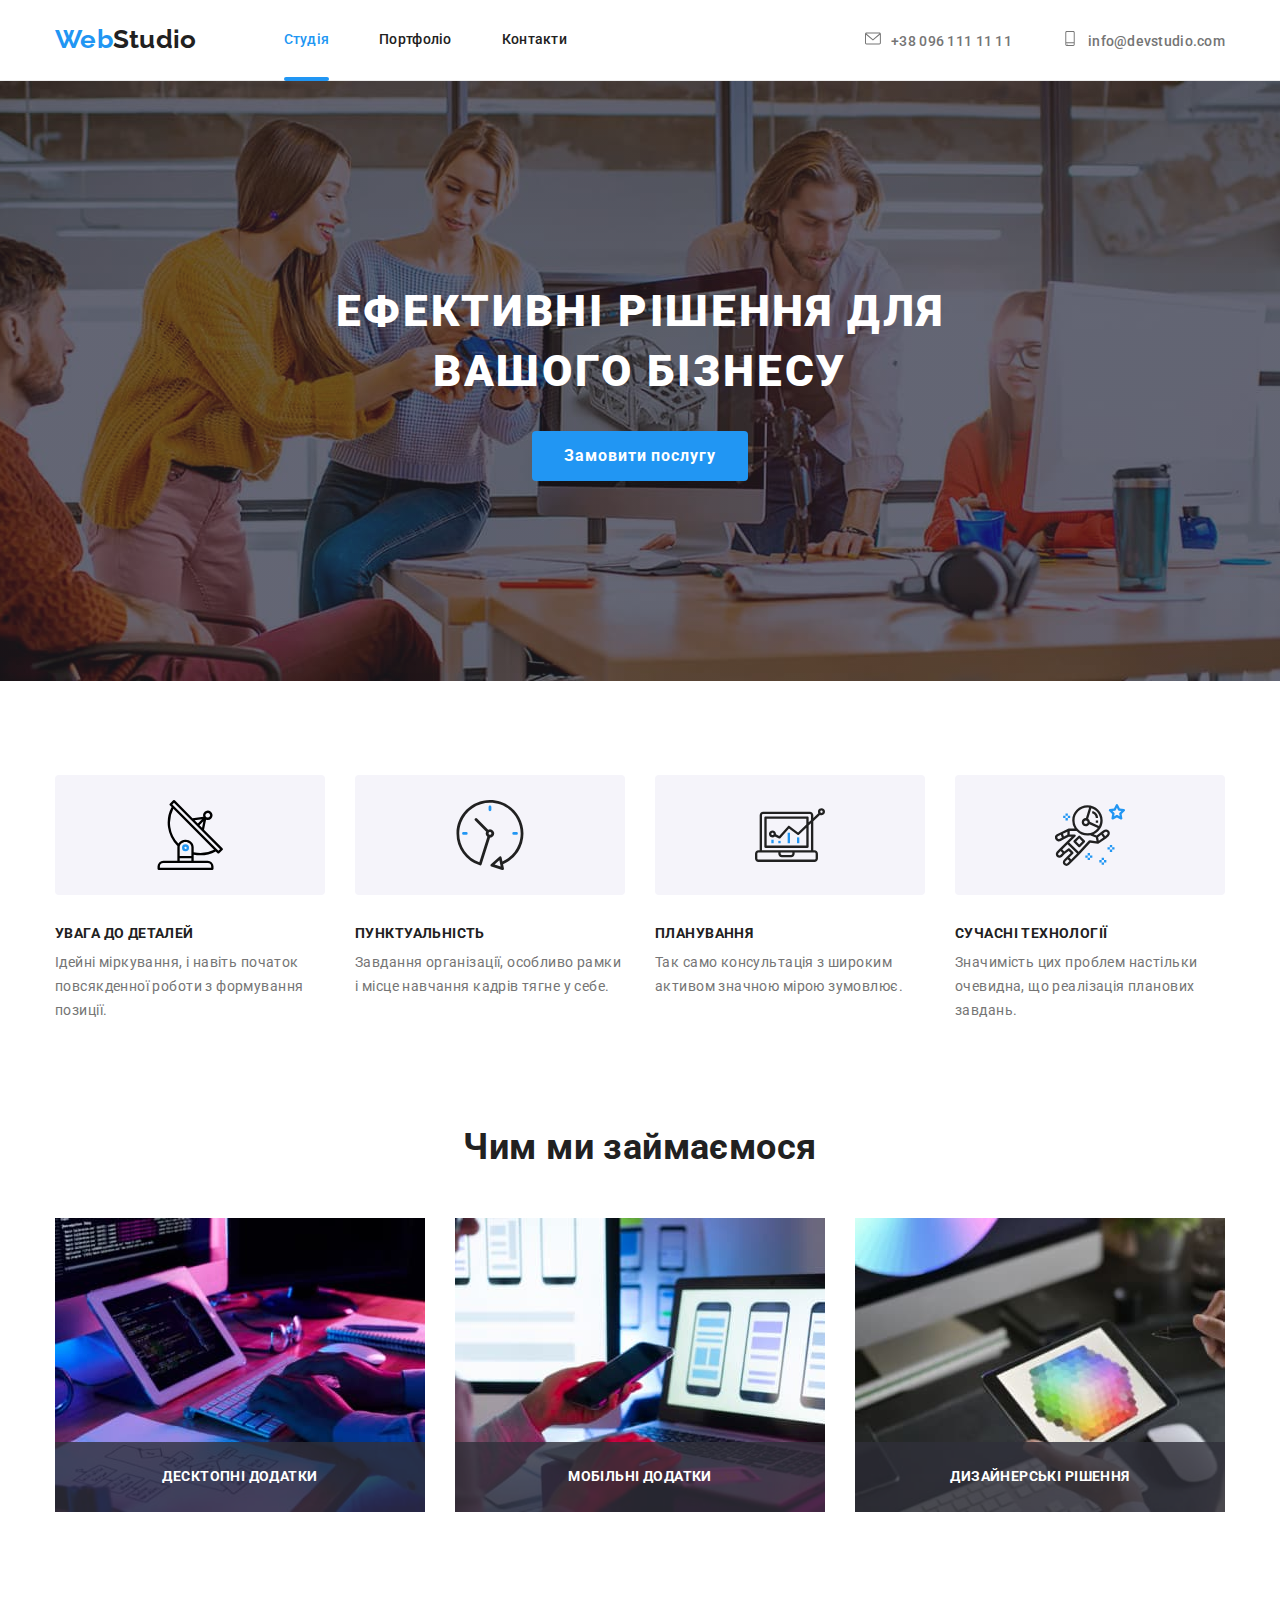
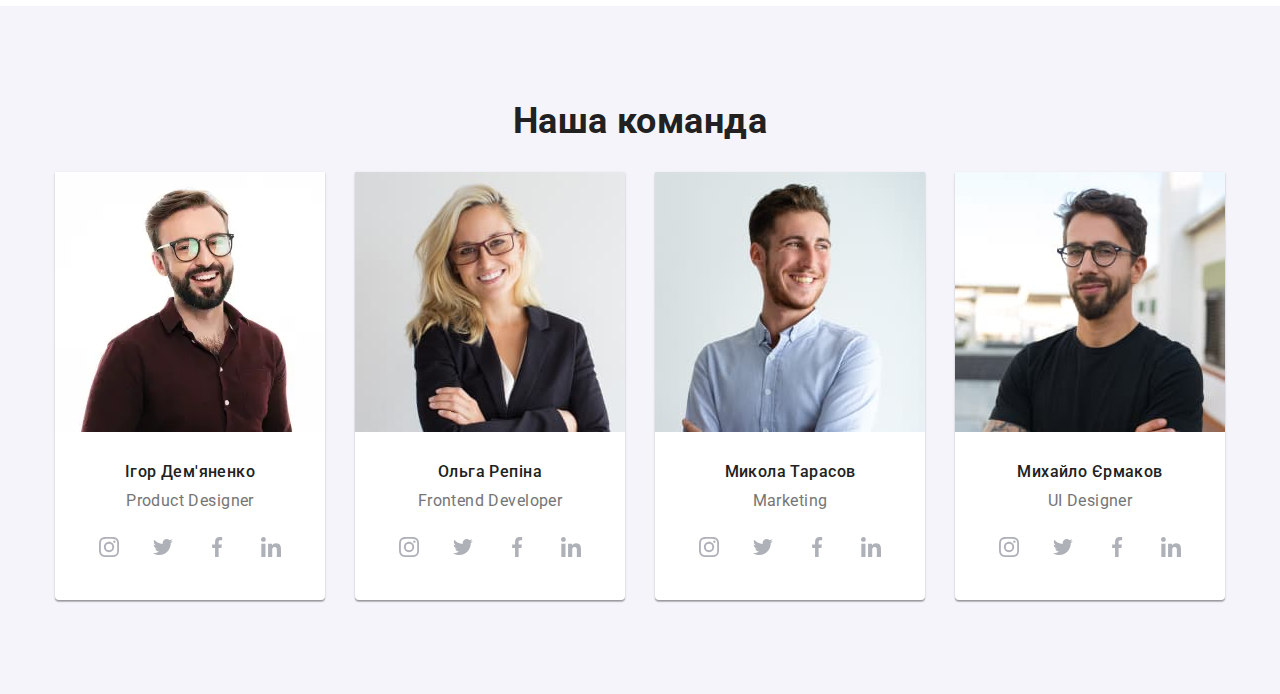
==== commit 86953285: "adaptive" ====
--- a/index.html
+++ b/index.html
@@ -22,10 +22,10 @@
         <div class="container header_container">
             <nav class="navigation">
                 <a class="logo-header link" href="./index.html">Web<span>Studio</span></a>
-                <ul class="navigation-links list">
-                    <li class="navigation-item"><a class="navigation link current" href="./index.html">Студія</a></li>
-                    <li class="navigation-item"><a class="navigation link" href="./portfolio.html">Портфоліо</a></li>
-                    <li class="navigation-item"><a class="navigation link" href="#">Контакти</a></li>
+                <ul class="navigation__list list">
+                    <li class="navigation__item"><a class="navigation link current" href="./index.html">Студія</a></li>
+                    <li class="navigation__item"><a class="navigation link" href="./portfolio.html">Портфоліо</a></li>
+                    <li class="navigation__item"><a class="navigation link" href="#">Контакти</a></li>
                 </ul>
             </nav>
             <button type="button" class="open-mobile-menu-btn" data-menu-open>
@@ -34,13 +34,13 @@
                 </svg>
             </button>
             <ul class="contacts-menu list">
-                <li class="contacts-menu item">
+                <li class="contacts-menu__item">
                     <a class="nav-contact link" href="tel:+380961111111"><svg lang="en" aria-label="icon envelope"
                             class="nav-icon" width="16" height="15">
                             <use href="./images/icons.svg#icon-envelope"></use>
                         </svg>+38 096 111 11 11 </a>
                 </li>
-                <li class="contacts-menu item"><a class="nav-contact link" href="mailto:info@devstudio.com"><svg
+                <li class="contacts-menu__item"><a class="nav-contact link" href="mailto:info@devstudio.com"><svg
                             lang="en" aria-label="icon smartphone" class="nav-icon" width="16" height="15">
                             <use href="./images/icons.svg#icon-smartphone"></use>
                         </svg>info@devstudio.com</a></li>
@@ -82,14 +82,14 @@
     </header>
     <main>
         <!-- герой -->
-        <!-- <section class="hero section">
+        <section class="hero section">
             <div class="container">
-                <h1 class="hero-title">Ефективні рішення для вашого бізнесу</h1>
+                <h1 class="hero__title">Ефективні рішення для вашого бізнесу</h1>
                 <button class="button" type="button" data-modal-open>Замовити послугу</button>
             </div>
-        </section> -->
+        </section>
         <!-- переваги -->
-        <!-- <section class="features section">
+        <section class="features section">
             <div class="features container">
                 <h2 class="visually-hidden">Переваги</h2>
                 <ul class="features-list list">
@@ -134,9 +134,9 @@
                     </li>
                 </ul>
             </div>
-        </section> -->
+        </section>
         <!-- Чим ми займаємося -->
-        <!-- <section class="section">
+        <section class="examples section">
             <div class="examples container">
                 <h2 class="examples-title">Чим ми займаємося</h2>
                 <ul class="examples-list list">
@@ -160,15 +160,37 @@
                     </li>
                 </ul>
             </div>
-        </section> -->
+        </section>
         <!-- команда -->
-        <!-- <section class="team section">
-            <div class="examples  container">
+        <section class="team section">
+            <div class="container">
                 <h2 class="team__title">Наша команда</h2>
                 <ul class="team__list list">
                     <li class="team__card">
-                        <img class="team__img" src="./images/team_card_designer.jpg" alt="Карточка работника_дизайнер"
-                            width="270">
+                        <picture>
+                            <!-- desktop img -->
+                            <source
+                                srcset="./images/adaptive/team1-desktop.webp 1x, ./images/adaptive/team1-desktop@2x.webp 2x"
+                                media="(min-width: 1200px)" type="image/webp" />
+                            <source
+                                srcset="./images/adaptive/team1-desctop.jpg 1x, ./images/adaptive/team1-desctop@2x.jpg 2x"
+                                media="(min-width: 1200px)" />
+                            <!-- tablet img -->
+                            <source
+                                srcset="./images/adaptive/team1-tablet.webp 1x, ./images/adaptive/team1-tablet@2x.webp 2x"
+                                media="(min-width: 768px)" type="image/webp" />
+                            <source srcset="./images/img-tablet.jpg 1x, ./images/img-tablet@2x.jpg 2x"
+                                media="(min-width: 768px)" />
+                            <!-- mobile -->
+                            <source
+                                srcset="./images/adaptive/team1-mobile.webp 1x, ./images/adaptive/team1-mobile@2x.webp 2x"
+                                media="(min-width: 1200px)" type="image/webp" />
+                            <source
+                                srcset="./images/adaptive/team1-mobile.jpg 1x, ./images/adaptive/team1-mobile@2x.jpg 2x"
+                                media="(min-width: 1200px)" />
+                            <img class="team__img" src="./images/team_card_designer.jpg"
+                                alt="Карточка работника_дизайнер">
+                        </picture>
                         <h3 class="team__member">Ігор Дем'яненко</h3>
                         <p class="team__position">Product Designer</p>
                         <ul class="socialmedia-list list">
@@ -322,7 +344,7 @@
                     </li>
                 </ul>
             </div>
-        </section> -->
+        </section>
         <!-- <section class="clients section">
             <h2 class="clients-title">Постійні клієнти</h2>
             <div class="container">
@@ -444,7 +466,7 @@
             </div>
         </div>
     </footer> -->
-    <!-- <div class=" backdrop is-hidden" data-modal>
+    <div class=" backdrop is-hidden" data-modal>
         <div class="modal">
             <button type="button" class="modal-close-btn" data-modal-close><svg width="18" height="18">
                     <use href="./images/icons.svg#icon-close"></use>
@@ -495,9 +517,9 @@
                 <button type="submit" class="button form">Відправити</button>
             </form>
         </div>
-    </div> -->
+    </div>
     <script src="./js/menu.js"></script>
-    <!-- <script src="./js/modal.js"></script> -->
+    <script src="./js/modal.js"></script>
 </body>
 
 </html>--- a/css/main.min.css
+++ b/css/main.min.css
@@ -1 +1 @@
-:root{--accent-color: #2196f3;--accent-btn-color: #188ce8;--text: #757575;--white: #ffffff;--maine: #212121;--background-secondary-color: #f5f4fa;--primery-font-family: Roboto, sans-serif;--background-color-dark: #2f303a;--header-border: #ececec;--border-color: #eeeeee;--bgc: #afb1b8;--transition-time: 250ms;--transition-timing-function: cubic-bezier(0.4, 0, 0.2, 1)}body{font-family:var(--primery-font-family);color:var(--text);background-color:var(--white);font-size:14px;letter-spacing:.03em}h1,h2,h3,h4,p{margin-top:0;margin-bottom:0}ul,ol{margin-top:0;margin-bottom:0;padding-left:0}img{display:block;max-width:100%;height:auto}button,a{cursor:pointer}.link{text-decoration:none}.list{list-style:none;padding:0;margin:0}.section{padding-top:94px;padding-bottom:94px}.container{padding-left:15px;padding-right:15px}@media screen and (min-width: 480px){.container{width:480px;margin-left:auto;margin-right:auto}}@media screen and (min-width: 768px){.container{width:738px}}@media screen and (min-width: 1200px){.container{width:1200px}}.visually-hidden{position:absolute;white-space:nowrap;width:1px;height:1px;overflow:hidden;border:0;padding:0;clip:rect(0 0 0 0);clip-path:inset(50%);margin:-1px}.button{font-family:var(--primery-font-family);background-color:var(--accent-color);color:var(--white);border:var(--accent-color);border-radius:4px;padding:10px 32px;letter-spacing:.06em;font-size:16px;font-weight:700;line-height:1.875;transition:background-color var(--transition-time) var(--transition-timing-function)}.button:hover,.button:focus{background-color:var(--accent-btn-color)}.is-hidden{opacity:0;visibility:hidden;pointer-events:none}.logo-header{font-size:26px;font-weight:700;line-height:1.1923076923;margin:24px 93px 25px auto;font-family:"Raleway";color:var(--accent-color)}.logo-header span{font-size:26px;font-weight:700;line-height:1.1923076923;font-family:"Raleway";color:var(--maine)}.header_container{display:flex;align-items:center;justify-content:space-between}.header{padding:16px}.mobile-contacts-menu.list{display:flex;margin-left:auto;column-gap:50px}@media screen and (max-width: 767px){.mobile-menu__container{position:relative;padding-left:40px}.mobile-menu.is-open{padding-top:48px;padding-bottom:48px;opacity:1;visibility:visible;pointer-events:auto}.mobile-menu{position:fixed;top:0;left:0;width:100%;height:100%;z-index:100;background-color:var(--white);opacity:0;visibility:hidden;pointer-events:none;transition:opacity var(--transition-time) var(--transition-timing-function)}.mobile-modal__close-btn{display:flex;position:absolute;top:10px;right:15px;justify-content:center;align-items:center;padding:0;line-height:0;border:none;background-color:rgba(0,0,0,0)}.mobile-modal__close-btn:hover{fill:var(--accent-color)}.mobile-modal__icon-close{width:30px;height:30px}.navigation-links{display:none}.contacts-menu{display:none}.open-mobile-menu-btn{border:none;background-color:rgba(0,0,0,0);padding:0;line-height:0}.open-mobile-menu-btn__icon{width:40px;height:40px}.mobile-navigation__list{margin-bottom:302px}.mobile-navigation__link{font-size:40px;font-weight:500;line-height:1.175;letter-spacing:.02em;text-align:left;color:var(--maine)}.mobile-navigation__link:hover,.mobile-navigation__link:focus{color:var(--accent-color)}.mobile-navigation__link.current{color:var(--accent-color)}.mobile-navigation__item:not(:last-child){padding-bottom:32px}.mobile-contacts__menu{margin-bottom:64px}.mobile-contacts__link{font-size:30px;font-weight:400;line-height:1.3333333333;letter-spacing:.02em;text-align:left;color:var(--maine)}.mobile-contacts__link:not(:last-child){padding-bottom:32px}.mobile-contacts__link:hover,.mobile-contacts__link:focus{color:var(--accent-color)}.mobile-contacts__item:not(:last-child){padding-bottom:32px}.social-media{display:flex;column-gap:10px}.social-media__link{font-size:18px;font-weight:500;line-height:1.2222222222;letter-spacing:.02em;text-align:left;color:var(--accent-color)}.social-media__item:not(:last-child){border-right:1px solid rgba(33,33,33,.2);padding-right:10px}}.hero-title{width:696px;margin:0 auto;margin-bottom:30px;text-transform:uppercase;font-size:44px;font-weight:900;line-height:1.3636363636;letter-spacing:.06em;color:var(--white)}.hero{margin-left:auto;margin-right:auto;background-color:#c4c4c4;text-align:center;padding:200px 0;background-image:linear-gradient(rgba(47, 48, 58, 0.4), rgba(47, 48, 58, 0.4)),url(../images/hero.jpg);background-position:center;background-size:cover;max-width:1600px}.features{padding-bottom:0}.features-list{display:flex;gap:30px}.features-title{font-size:14px;font-weight:700;line-height:1.1428571429;text-transform:uppercase;margin-bottom:10px;color:var(--maine)}.features-text{line-height:1.7;width:270px;color:var(--text)}.icon-wrapper{display:flex;align-items:center;justify-content:center;width:270px;height:120px;border-radius:4px;margin-bottom:30px;background-color:var(--background-secondary-color)}.examples-title{font-size:36px;font-weight:700;line-height:1.1666666667;color:var(--maine);text-align:center;margin-bottom:50px}.examples-list.list{position:relative;display:flex;column-gap:30px}.examples-img-item{position:relative}.overlay-text{position:absolute;bottom:20px;left:50%;transform:translate(-50%, -50%);text-transform:uppercase;font-weight:700;text-align:center;color:var(--white);z-index:4}.examples-overlay{position:absolute;width:100%;height:70px;bottom:0px;background-color:rgba(47,48,58,.8)}.team{background-color:var(--background-secondary-color)}.team__title{font-size:36px;font-weight:700;line-height:1.1666666667;margin-bottom:50px;color:var(--maine);text-align:center;color:var(--maine)}.team__member{margin-bottom:10px;text-align:center;font-size:16px;font-weight:500;line-height:1.19;color:var(--maine)}.team__position{margin-bottom:16px;text-align:center;font-weight:400;font-size:16px;line-height:1.19}.team__card{background-color:var(--white);box-shadow:0px 1px 3px rgba(0,0,0,.12),0px 1px 1px rgba(0,0,0,.14),0px 2px 1px rgba(0,0,0,.2);border-radius:0px 0px 4px 4px}.team__img{margin-bottom:30px}.team__list.list{display:flex;column-gap:30px}.socialmedia-list__icon{fill:var(--bgc);background-color:rgba(0,0,0,0)}.socialmedia-list__item:hover .socialmedia-list__icon,.socialmedia-list__item:focus .socialmedia-list__icon{fill:var(--white)}.socialmedia-list{display:flex;justify-content:center;align-items:center;column-gap:10px;margin-bottom:30px}.socialmedia-list__item{display:flex;align-items:center;justify-content:center;width:44px;height:44px;border-radius:50%;background-color:rgba(0,0,0,0);transition:background-color var(--transition-time) var(--transition-timing-function),fill var(--transition-time) var(--transition-timing-function)}.socialmedia-list__item:hover,.socialmedia-list__item:focus{background-color:var(--accent-color)}.socialmedia-list{display:flex;justify-content:center;align-items:center;column-gap:10px;margin-bottom:30px}.socialmedia-list__icon{fill:var(--bgc);background-color:rgba(0,0,0,0)}.socialmedia-list__item:hover .socialmedia-list__icon,.socialmedia-list__item:focus .socialmedia-list__icon{fill:var(--white)}.socialmedia-list__item{display:flex;align-items:center;justify-content:center;width:44px;height:44px;border-radius:50%;background-color:rgba(0,0,0,0);transition:background-color var(--transition-time) var(--transition-timing-function),fill var(--transition-time) var(--transition-timing-function)}.socialmedia-list__item:hover,.socialmedia-list__item:focus{background-color:var(--accent-color)}.clients-title{font-size:36px;font-weight:700;line-height:1.1666666667;text-align:center;margin-bottom:50px;color:var(--maine)}.clients-list{display:flex;align-items:center;justify-content:center;column-gap:30px}.clients-item{display:flex;align-items:center;justify-content:center;width:170px;height:90px;border:1px solid var(--bgc);border-radius:4px;background-color:var(--white);transition:border var(--transition-time) var(--transition-timing-function)}.clients-item:hover,.clients-item:focus{border:1px solid var(--accent-color)}.clients-item-logo{fill:var(--bgc);transition:fill var(--transition-time) var(--transition-timing-function)}.clients-item:hover .clients-item-logo,.clients-item:focus .clients-item-logo{fill:var(--accent-color)}.footer{padding:60px 0;background-color:var(--background-color-dark)}.footer .container{display:flex;align-items:baseline}.footer>.container .footer__logo{font-size:26px;font-weight:700;line-height:1.1923076923;font-family:"Raleway",sans-serif;color:var(--accent-color);transition:color var(--transition-time) var(--transition-timing-function)}.footer__left{margin-right:70px}.footer__form-wrapper{margin-left:auto}.adress_list{font-style:normal;line-height:1.71;color:var(--white)}.address__location{display:inline-block;margin-bottom:9px;line-height:24px;color:var(--white);transition:color var(--transition-time) var(--transition-timing-function)}.address__contact{color:rgba(255,255,255,.6);transition:color var(--transition-time) var(--transition-timing-function)}.address__item{margin-bottom:9px}.address :hover,.address :focus{color:var(--accent-color)}.footer__title{font-size:14px;font-weight:700;line-height:1.1428571429;text-transform:uppercase;margin-bottom:20px;color:var(--white)}.socialmedia-list__item.footer-page{background-color:rgba(255,255,255,.1)}.socialmedia-list__footer-icon{fill:var(--white);transition:background-color var(--transition-time) var(--transition-timing-function)}.socialmedia-list__item.footer-page:hover,.socialmedia-list__item.footer-page:focus{background-color:var(--accent-color)}.footer__right>.socialmedia-list{margin-bottom:0}.footer__input{display:block;width:358px;padding-top:15px;padding-left:16px;padding-bottom:15px;border:1px solid rgba(255,255,255,.3);border-radius:4px;margin-right:12px;background-color:rgba(0,0,0,0);color:var(--white)}.footer__form>.button{padding-right:62px}.footer__form{position:relative;display:flex}.footer__icon-send{position:absolute;bottom:13px;right:28px}.footer__logo span{font-size:26px;font-weight:700;line-height:1.1923076923;font-family:"Raleway";color:var(--white);transition:color var(--transition-time) var(--transition-timing-function)}.footer__logo.link{display:inline-block;margin-bottom:20px}.footer__logo:hover,.footer__logo:focus{color:var(--accent-color)}.footer__logo>span:hover,.footer__logo>span:focus{color:var(--accent-color)}.backdrop{position:fixed;top:0;left:0;width:100%;height:100%;z-index:100;background:rgba(0,0,0,.2);transition:opacity 400ms ease-in,visibility 400ms ease-in}.modal{position:absolute;top:50%;left:50%;transform:translate(-50%, -50%);padding:40px;width:528px;height:581px;border-radius:4px;box-shadow:0px 1px 3px rgba(0,0,0,.12),0px 1px 1px rgba(0,0,0,.14),0px 2px 1px rgba(0,0,0,.2);background-color:var(--white)}.modal-close-btn{display:flex;position:absolute;top:8px;right:8px;justify-content:center;align-items:center;padding:0;width:30px;height:30px;border-radius:50%;border:1px solid rgba(0,0,0,.1);background-color:rgba(0,0,0,0)}.modal-close-btn:hover{fill:var(--accent-color)}.modal-form-title{font-weight:700;font-size:20px;line-height:1.15;text-align:center;color:var(--maine);margin-bottom:12px;text-align:center}.form-label{display:block;margin-bottom:4px}.modal-form-input{display:block;width:100%;height:40px;font:inherit;margin:0 auto;margin-bottom:10px;padding-left:42px;border:1px solid rgba(33,33,33,.2);border-radius:4px;cursor:pointer;transition:border-color var(--transition-time) var(--transition-timing-function)}.modal-form-input:focus{border-color:var(--accent-color);outline:none}.modal-form-label-desc{display:block;margin-bottom:4px;font-size:12px;line-height:1.16;letter-spacing:.01em;color:#757575}.textarea{width:100%;height:120px;resize:none;padding:12px 16px;margin-bottom:20px;color:#000}.textarea::placeholder{font-size:12px;line-height:1.16;letter-spacing:.01em;color:rgba(117,117,117,.5)}.modal-form-input-wrapper{position:relative;display:block}.modal-form-checkbox-desc{position:relative;margin-bottom:30px}.modal-terms-field{position:relative}.form-icon{position:absolute;top:50%;transform:translateY(-50%);left:7px;transition:fill var(--transition-time) var(--transition-timing-function)}.modal-form-input:focus+.form-icon{fill:var(--accent-color)}.modal-form-checkbox-field{display:flex;align-items:center;justify-content:center;margin-bottom:30px;line-height:1.71}.form-icon-checkbox{width:16px;height:15px;border:2px solid var(--maine);cursor:pointer;border-radius:3px;margin-right:7px;fill:rgba(0,0,0,0)}.modal-form-checkbox:checked+.form-icon-checkbox{background-color:var(--accent-color);border:none}.modal-form-checkbox:checked+.form-icon-checkbox{box-shadow:0 0 0 2px rgba(0,0,255,.5)}.form-icon-checkbox-icon{display:none;fill:var(--transition-timing-function)}.modal-form-checkbox:checked+.form-icon-checkbox>.form-icon-checkbox-icon{display:block}.modal-form-checkbox{position:absolute;appearance:none}.modal-terms{color:var(--accent-color)}.button.form{display:block;margin-left:auto;margin-right:auto;box-shadow:0px 4px 4px rgba(0,0,0,.15)}.projects{background-color:var(--white)}.projects__list{display:flex;justify-content:center;flex-wrap:wrap;gap:30px}.projects__link{display:block;transition:box-shadow var(--transition-time) var(--transition-timing-function)}.projects__link:hover,.projects__link:focus{box-shadow:0px 1px 1px rgba(0,0,0,.12),0px 4px 4px rgba(0,0,0,.06),1px 4px 6px rgba(0,0,0,.16)}.projects__wrapper{position:relative;overflow:hidden}.projects__overlay{font-size:18px;font-weight:400;line-height:1.5555555556;position:absolute;text-align:left;overflow:auto;width:100%;height:100%;top:0;left:0;padding:63px 24px;transform:translateY(100%);transition:transform var(--transition-time) var(--transition-timing-function);color:var(--white);background-color:rgba(33,150,243,.9)}.projects__link:hover .projects__overlay,.projects__link:focus .projects__overlay{transform:translate(0)}.projects__buttons-filter-item{font-size:16px;font-weight:500;line-height:1.625;font-family:var(--primery-font-family);border:0;border-radius:4px;padding:6px 22px;text-align:center;background-color:var(--background-secondary-color);transition:color var(--transition-time) var(--transition-timing-function),background-color var(--transition-time) var(--transition-timing-function)}.projects__buttons-filter-item:hover,.projects__buttons-filter-item:focus{color:var(--white);background-color:var(--accent-color)}.projects__buttons-filter.list{display:flex;justify-content:center;column-gap:8px;margin-bottom:50px}.projects__title{font-size:18px;font-weight:700;line-height:2;margin-bottom:4px;color:var(--maine);letter-spacing:.06em}.projects__text{font-size:16px;font-weight:400;line-height:1.875;color:var(--text)}.project__description{border-left:1px solid var(--border-color);border-right:1px solid var(--border-color);border-bottom:1px solid var(--border-color);padding:20px 24px}/*# sourceMappingURL=main.min.css.map */+:root{--accent-color: #2196f3;--accent-btn-color: #188ce8;--text: #757575;--white: #ffffff;--maine: #212121;--background-secondary-color: #f5f4fa;--primery-font-family: Roboto, sans-serif;--background-color-dark: #2f303a;--header-border: #ececec;--border-color: #eeeeee;--bgc: #afb1b8;--transition-time: 250ms;--transition-timing-function: cubic-bezier(0.4, 0, 0.2, 1)}body{font-family:var(--primery-font-family);color:var(--text);background-color:var(--white);font-size:14px;letter-spacing:.03em}h1,h2,h3,h4,p{margin-top:0;margin-bottom:0}ul,ol{margin-top:0;margin-bottom:0;padding-left:0}img{display:block;max-width:100%;height:auto}button,a{cursor:pointer}.link{text-decoration:none}.list{list-style:none;padding:0;margin:0}.section{padding-top:94px;padding-bottom:94px}.container{padding-left:15px;padding-right:15px}@media screen and (min-width: 480px){.container{width:480px;margin-left:auto;margin-right:auto}}@media screen and (min-width: 768px){.container{width:768px}}@media screen and (min-width: 1200px){.container{width:1200px}}.visually-hidden{position:absolute;white-space:nowrap;width:1px;height:1px;overflow:hidden;border:0;padding:0;clip:rect(0 0 0 0);clip-path:inset(50%);margin:-1px}.button{font-family:var(--primery-font-family);background-color:var(--accent-color);color:var(--white);border:var(--accent-color);border-radius:4px;padding:10px 32px;letter-spacing:.06em;font-size:16px;font-weight:700;line-height:1.875;transition:background-color var(--transition-time) var(--transition-timing-function)}.button:hover,.button:focus{background-color:var(--accent-btn-color)}.is-hidden{opacity:0;visibility:hidden;pointer-events:none}.logo-header{font-size:26px;font-weight:700;line-height:1.1923076923;margin:24px 93px 25px auto;font-family:"Raleway";color:var(--accent-color)}.logo-header span{font-size:26px;font-weight:700;line-height:1.1923076923;font-family:"Raleway";color:var(--maine)}@media screen and (min-width: 468px){.logo-header{margin-right:87px}}.header{border-bottom:1px solid var(--header-border)}@media screen and (max-width: 767px){.header_container{display:flex;align-items:center;justify-content:space-between}.header{padding-top:16px;padding-bottom:16px}.mobile-contacts-menu.list{display:flex;margin-left:auto;column-gap:50px}}@media screen and (min-width: 768px){.mobile-menu{display:none}.mobile-modal__close-btn{display:none}.open-mobile-menu-btn{display:none}.mobile-modal__close-btn{display:none}.header>.container{display:flex;align-items:center}.navigation{display:flex;color:var(--maine);font-weight:500;line-height:1.14;letter-spacing:.02em;transition:color var(--transition-time) var(--transition-timing-function)}.navigation__list.list{display:flex;column-gap:50px}.navigation__item{position:relative}.current::after{display:inline-block;position:absolute;left:0;bottom:-1px;content:" ";width:100%;height:4px;border-radius:2px;background-color:var(--accent-color)}.contacts-menu{margin-left:auto;font-weight:500;letter-spacing:.02em;line-height:1.14;transition:color var(--transition-time) var(--transition-timing-function)}.contacts-menu.link{display:flex;align-items:center;justify-content:center;padding-top:32px;padding-bottom:32px}.contacts-menu:hover,.contacts-menu:focus{color:var(--accent-color)}.nav-contact{color:var(--text)}.navigation.link{display:block;padding-top:32px;padding-bottom:32px}.navigation:hover,.navigation:focus{color:var(--accent-color)}.nav-icon{margin-right:10px;fill:var(--text);transition:fill var(--transition-time) var(--transition-timing-function)}.nav-contact:hover .nav-icon,.nav-contact:focus .nav-icon{fill:var(--accent-color)}.navigation.current{color:var(--accent-color)}}@media screen and (min-width: 1200px){.contacts-menu.list{display:flex;margin-left:auto;column-gap:50px}}@media screen and (max-width: 767px){.navigation__list{display:none}.contacts-menu{display:none}.mobile-menu__container{position:relative;padding-left:40px}.mobile-menu.is-open{padding-bottom:48px;opacity:1;visibility:visible;pointer-events:auto}.mobile-menu{position:fixed;top:0;left:0;width:100%;height:100%;z-index:100;background-color:var(--white);opacity:0;visibility:hidden;pointer-events:none;transition:opacity var(--transition-time) var(--transition-timing-function)}.mobile-modal__close-btn{display:flex;position:absolute;top:21px;right:15px;justify-content:center;align-items:center;padding:0;line-height:0;border:none;background-color:rgba(0,0,0,0)}.mobile-modal__close-btn:hover{fill:var(--accent-color)}.mobile-modal__icon-close{width:30px;height:30px}.open-mobile-menu-btn{border:none;background-color:rgba(0,0,0,0);padding:0;line-height:0}.open-mobile-menu-btn__icon{width:40px;height:40px}.mobile-navigation__list{padding-top:48px;margin-bottom:302px}.mobile-navigation__link{font-size:40px;font-weight:500;line-height:1.175;letter-spacing:.02em;text-align:left;color:var(--maine)}.mobile-navigation__link:hover,.mobile-navigation__link:focus{color:var(--accent-color)}.mobile-navigation__link.current{color:var(--accent-color)}.mobile-navigation__item:not(:last-child){padding-bottom:32px}.mobile-contacts__menu{margin-bottom:64px}.mobile-contacts__link{font-size:30px;font-weight:400;line-height:1.3333333333;letter-spacing:.02em;text-align:left;color:var(--maine)}.mobile-contacts__link:not(:last-child){padding-bottom:32px}.mobile-contacts__link:hover,.mobile-contacts__link:focus{color:var(--accent-color)}.mobile-contacts__item:not(:last-child){padding-bottom:32px}.social-media{display:flex;column-gap:10px}.social-media__link{font-size:18px;font-weight:500;line-height:1.2222222222;letter-spacing:.02em;text-align:left;color:var(--accent-color)}.social-media__item:not(:last-child){border-right:1px solid rgba(33,33,33,.2);padding-right:10px}}.hero__title{color:var(--white);margin:0 auto;text-transform:uppercase;margin-bottom:30px;letter-spacing:.06em;font-size:26px;font-weight:900;line-height:1.6153846154;width:360px}.hero{margin-left:auto;margin-right:auto;background-color:#c4c4c4;text-align:center;background-image:linear-gradient(rgba(47, 48, 58, 0.4), rgba(47, 48, 58, 0.4)),url("/images/adaptive/hero-img-mobile.jpg");background-position:center;background-size:cover;max-width:1600px}@media screen and (min-device-pixel-ratio: 2)and (max-width: 767px),screen and (min-resolution: 192dpi)and (max-width: 767px),screen and (min-resolution: 2dppx)and (max-width: 767px){.hero{background-image:linear-gradient(rgba(47, 48, 58, 0.4), rgba(47, 48, 58, 0.4)),url("/images/adaptive/hero-img-mobile@2x.jpg")}}@media screen and (min-width: 768px){.hero{background-image:linear-gradient(rgba(47, 48, 58, 0.4), rgba(47, 48, 58, 0.4)),url("/images/adaptive/hero-img-tablet.jpg");padding:118px 0}.hero__title{font-size:26px;font-weight:900;line-height:1.6153846154;width:360px}}@media screen and (min-device-pixel-ratio: 2)and (min-width: 768px),screen and (min-resolution: 192dpi)and (min-width: 768px),screen and (min-resolution: 2dppx)and (min-width: 768px){.hero{background-image:linear-gradient(rgba(47, 48, 58, 0.4), rgba(47, 48, 58, 0.4)),url("/images/adaptive/hero-img-tablet@2x.jpg")}}@media screen and (min-width: 1200px){.hero{background-image:linear-gradient(rgba(47, 48, 58, 0.4), rgba(47, 48, 58, 0.4)),url("/images/adaptive/hero-img-desktop.jpg");padding:200px 0}.hero__title{width:696px;font-size:44px;font-weight:900;line-height:1.3636363636}}@media screen and (min-device-pixel-ratio: 2)and (min-width: 1200px),screen and (min-resolution: 192dpi)and (min-width: 1200px),screen and (min-resolution: 2dppx)and (min-width: 1200px){.hero{background-image:linear-gradient(rgba(47, 48, 58, 0.4), rgba(47, 48, 58, 0.4)),url("/images/adaptive/hero-img-desktop@2x.jpg")}}.features{padding-bottom:0}.features-title{font-size:14px;font-weight:700;line-height:1.1428571429;text-transform:uppercase;margin-bottom:10px;color:var(--maine)}.icon-wrapper{display:flex;align-items:center;justify-content:center;height:120px;border-radius:4px;margin-bottom:30px;background-color:var(--background-secondary-color)}.features-text{line-height:1.7;color:var(--text)}@media screen and (min-width: 480px){.icon-wrapper{display:flex;align-items:center;justify-content:center;width:270px;width:100%}.features-text{width:100%;margin-bottom:10px}}@media screen and (min-width: 768px){.features-list{display:flex;flex-direction:row;flex-wrap:wrap;gap:30px}.icon-wrapper{width:354px}.features-text{width:354px}}@media screen and (min-width: 1200px){.features-list{display:flex;gap:30px}.features-text{line-height:1.7;width:270px;color:var(--text)}.icon-wrapper{width:270px}}@media screen and (max-width: 1199px){.examples{display:none}}.examples-title{font-size:36px;font-weight:700;line-height:1.1666666667;color:var(--maine);text-align:center;margin-bottom:50px}.examples-list.list{position:relative;display:flex;column-gap:30px}.examples-img-item{position:relative}.overlay-text{position:absolute;bottom:20px;left:50%;transform:translate(-50%, -50%);text-transform:uppercase;font-weight:700;text-align:center;color:var(--white);z-index:4}.examples-overlay{position:absolute;width:100%;height:70px;bottom:0px;background-color:rgba(47,48,58,.8)}.team{background-color:var(--background-secondary-color)}.team__title{font-size:36px;font-weight:700;line-height:1.1666666667;margin-bottom:50px;color:var(--maine);text-align:center;color:var(--maine)}.team__member{margin-bottom:10px;text-align:center;font-size:16px;font-weight:500;line-height:1.19;color:var(--maine)}.team__position{margin-bottom:16px;text-align:center;font-weight:400;font-size:16px;line-height:1.19}.team__img{margin-bottom:30px}.team__card{background-color:var(--white);box-shadow:0px 1px 3px rgba(0,0,0,.12),0px 1px 1px rgba(0,0,0,.14),0px 2px 1px rgba(0,0,0,.2);border-radius:0px 0px 4px 4px}.socialmedia-list__icon{fill:var(--bgc);background-color:rgba(0,0,0,0)}.socialmedia-list__item:hover .socialmedia-list__icon,.socialmedia-list__item:focus .socialmedia-list__icon{fill:var(--white)}.socialmedia-list{display:flex;justify-content:center;align-items:center;column-gap:10px;margin-bottom:30px}.socialmedia-list__item{display:flex;align-items:center;justify-content:center;width:44px;height:44px;border-radius:50%;background-color:rgba(0,0,0,0);transition:background-color var(--transition-time) var(--transition-timing-function),fill var(--transition-time) var(--transition-timing-function)}.socialmedia-list__item:hover,.socialmedia-list__item:focus{background-color:var(--accent-color)}@media screen and (min-width: 480px){.team__title{font-size:28px;font-weight:700;line-height:1.1785714286;margin-bottom:30px;color:var(--maine);text-align:center;color:var(--maine)}.team__img{align-items:center}}@media screen and (min-width: 1200px){.team__list.list{display:flex;column-gap:30px}.team__title{font-size:36px;font-weight:700;line-height:1.1666666667}}.socialmedia-list{display:flex;justify-content:center;align-items:center;column-gap:10px;margin-bottom:30px}.socialmedia-list__icon{fill:var(--bgc);background-color:rgba(0,0,0,0)}.socialmedia-list__item:hover .socialmedia-list__icon,.socialmedia-list__item:focus .socialmedia-list__icon{fill:var(--white)}.socialmedia-list__item{display:flex;align-items:center;justify-content:center;width:44px;height:44px;border-radius:50%;background-color:rgba(0,0,0,0);transition:background-color var(--transition-time) var(--transition-timing-function),fill var(--transition-time) var(--transition-timing-function)}.socialmedia-list__item:hover,.socialmedia-list__item:focus{background-color:var(--accent-color)}.clients-title{font-size:36px;font-weight:700;line-height:1.1666666667;text-align:center;margin-bottom:50px;color:var(--maine)}.clients-list{display:flex;align-items:center;justify-content:center;column-gap:30px}.clients-item{display:flex;align-items:center;justify-content:center;width:170px;height:90px;border:1px solid var(--bgc);border-radius:4px;background-color:var(--white);transition:border var(--transition-time) var(--transition-timing-function)}.clients-item:hover,.clients-item:focus{border:1px solid var(--accent-color)}.clients-item-logo{fill:var(--bgc);transition:fill var(--transition-time) var(--transition-timing-function)}.clients-item:hover .clients-item-logo,.clients-item:focus .clients-item-logo{fill:var(--accent-color)}.footer{padding:60px 0;background-color:var(--background-color-dark)}.footer .container{display:flex;align-items:baseline}.footer>.container .footer__logo{font-size:26px;font-weight:700;line-height:1.1923076923;font-family:"Raleway",sans-serif;color:var(--accent-color);transition:color var(--transition-time) var(--transition-timing-function)}.footer__left{margin-right:70px}.footer__form-wrapper{margin-left:auto}.adress_list{font-style:normal;line-height:1.71;color:var(--white)}.address__location{display:inline-block;margin-bottom:9px;line-height:24px;color:var(--white);transition:color var(--transition-time) var(--transition-timing-function)}.address__contact{color:rgba(255,255,255,.6);transition:color var(--transition-time) var(--transition-timing-function)}.address__item{margin-bottom:9px}.address :hover,.address :focus{color:var(--accent-color)}.footer__title{font-size:14px;font-weight:700;line-height:1.1428571429;text-transform:uppercase;margin-bottom:20px;color:var(--white)}.socialmedia-list__item.footer-page{background-color:rgba(255,255,255,.1)}.socialmedia-list__footer-icon{fill:var(--white);transition:background-color var(--transition-time) var(--transition-timing-function)}.socialmedia-list__item.footer-page:hover,.socialmedia-list__item.footer-page:focus{background-color:var(--accent-color)}.footer__right>.socialmedia-list{margin-bottom:0}.footer__input{display:block;width:358px;padding-top:15px;padding-left:16px;padding-bottom:15px;border:1px solid rgba(255,255,255,.3);border-radius:4px;margin-right:12px;background-color:rgba(0,0,0,0);color:var(--white)}.footer__form>.button{padding-right:62px}.footer__form{position:relative;display:flex}.footer__icon-send{position:absolute;bottom:13px;right:28px}.footer__logo span{font-size:26px;font-weight:700;line-height:1.1923076923;font-family:"Raleway";color:var(--white);transition:color var(--transition-time) var(--transition-timing-function)}.footer__logo.link{display:inline-block;margin-bottom:20px}.footer__logo:hover,.footer__logo:focus{color:var(--accent-color)}.footer__logo>span:hover,.footer__logo>span:focus{color:var(--accent-color)}.backdrop{position:fixed;top:0;left:0;width:100%;height:100%;z-index:100;background:rgba(0,0,0,.2);transition:opacity 400ms ease-in,visibility 400ms ease-in}.modal{position:absolute;top:50%;left:50%;transform:translate(-50%, -50%);padding:40px;width:528px;height:581px;border-radius:4px;box-shadow:0px 1px 3px rgba(0,0,0,.12),0px 1px 1px rgba(0,0,0,.14),0px 2px 1px rgba(0,0,0,.2);background-color:var(--white)}.modal-close-btn{display:flex;position:absolute;top:8px;right:8px;justify-content:center;align-items:center;padding:0;width:30px;height:30px;border-radius:50%;border:1px solid rgba(0,0,0,.1);background-color:rgba(0,0,0,0)}.modal-close-btn:hover{fill:var(--accent-color)}.modal-form-title{font-weight:700;font-size:20px;line-height:1.15;text-align:center;color:var(--maine);margin-bottom:12px;text-align:center}.form-label{display:block;margin-bottom:4px}.modal-form-input{display:block;width:100%;height:40px;font:inherit;margin:0 auto;margin-bottom:10px;padding-left:42px;border:1px solid rgba(33,33,33,.2);border-radius:4px;cursor:pointer;transition:border-color var(--transition-time) var(--transition-timing-function)}.modal-form-input:focus{border-color:var(--accent-color);outline:none}.modal-form-label-desc{display:block;margin-bottom:4px;font-size:12px;line-height:1.16;letter-spacing:.01em;color:#757575}.textarea{width:100%;height:120px;resize:none;padding:12px 16px;margin-bottom:20px;color:#000}.textarea::placeholder{font-size:12px;line-height:1.16;letter-spacing:.01em;color:rgba(117,117,117,.5)}.modal-form-input-wrapper{position:relative;display:block}.modal-form-checkbox-desc{position:relative;margin-bottom:30px}.modal-terms-field{position:relative}.form-icon{position:absolute;top:50%;transform:translateY(-50%);left:7px;transition:fill var(--transition-time) var(--transition-timing-function)}.modal-form-input:focus+.form-icon{fill:var(--accent-color)}.modal-form-checkbox-field{display:flex;align-items:center;justify-content:center;margin-bottom:30px;line-height:1.71}.form-icon-checkbox{width:16px;height:15px;border:2px solid var(--maine);cursor:pointer;border-radius:3px;margin-right:7px;fill:rgba(0,0,0,0)}.modal-form-checkbox:checked+.form-icon-checkbox{background-color:var(--accent-color);border:none}.modal-form-checkbox:checked+.form-icon-checkbox{box-shadow:0 0 0 2px rgba(0,0,255,.5)}.form-icon-checkbox-icon{display:none;fill:var(--transition-timing-function)}.modal-form-checkbox:checked+.form-icon-checkbox>.form-icon-checkbox-icon{display:block}.modal-form-checkbox{position:absolute;appearance:none}.modal-terms{color:var(--accent-color)}.button.form{display:block;margin-left:auto;margin-right:auto;box-shadow:0px 4px 4px rgba(0,0,0,.15)}@media screen and (max-width: 769px){.modal{width:450px;height:609px}.modal-form-checkbox-field{font-size:12px;font-weight:400;line-height:1.1666666667}.modal-terms{font-size:12px;font-weight:400;line-height:1.1666666667}}.projects{background-color:var(--white)}.projects__list{display:flex;justify-content:center;flex-wrap:wrap;gap:30px}.projects__link{display:block;transition:box-shadow var(--transition-time) var(--transition-timing-function)}.projects__link:hover,.projects__link:focus{box-shadow:0px 1px 1px rgba(0,0,0,.12),0px 4px 4px rgba(0,0,0,.06),1px 4px 6px rgba(0,0,0,.16)}.projects__wrapper{position:relative;overflow:hidden}.projects__overlay{font-size:18px;font-weight:400;line-height:1.5555555556;position:absolute;text-align:left;overflow:auto;width:100%;height:100%;top:0;left:0;padding:63px 24px;transform:translateY(100%);transition:transform var(--transition-time) var(--transition-timing-function);color:var(--white);background-color:rgba(33,150,243,.9)}.projects__link:hover .projects__overlay,.projects__link:focus .projects__overlay{transform:translate(0)}.projects__buttons-filter-item{font-size:16px;font-weight:500;line-height:1.625;font-family:var(--primery-font-family);border:0;border-radius:4px;padding:6px 22px;text-align:center;background-color:var(--background-secondary-color);transition:color var(--transition-time) var(--transition-timing-function),background-color var(--transition-time) var(--transition-timing-function)}.projects__buttons-filter-item:hover,.projects__buttons-filter-item:focus{color:var(--white);background-color:var(--accent-color)}.projects__buttons-filter.list{display:flex;justify-content:center;column-gap:8px;margin-bottom:50px}.projects__title{font-size:18px;font-weight:700;line-height:2;margin-bottom:4px;color:var(--maine);letter-spacing:.06em}.projects__text{font-size:16px;font-weight:400;line-height:1.875;color:var(--text)}.project__description{border-left:1px solid var(--border-color);border-right:1px solid var(--border-color);border-bottom:1px solid var(--border-color);padding:20px 24px}/*# sourceMappingURL=main.min.css.map */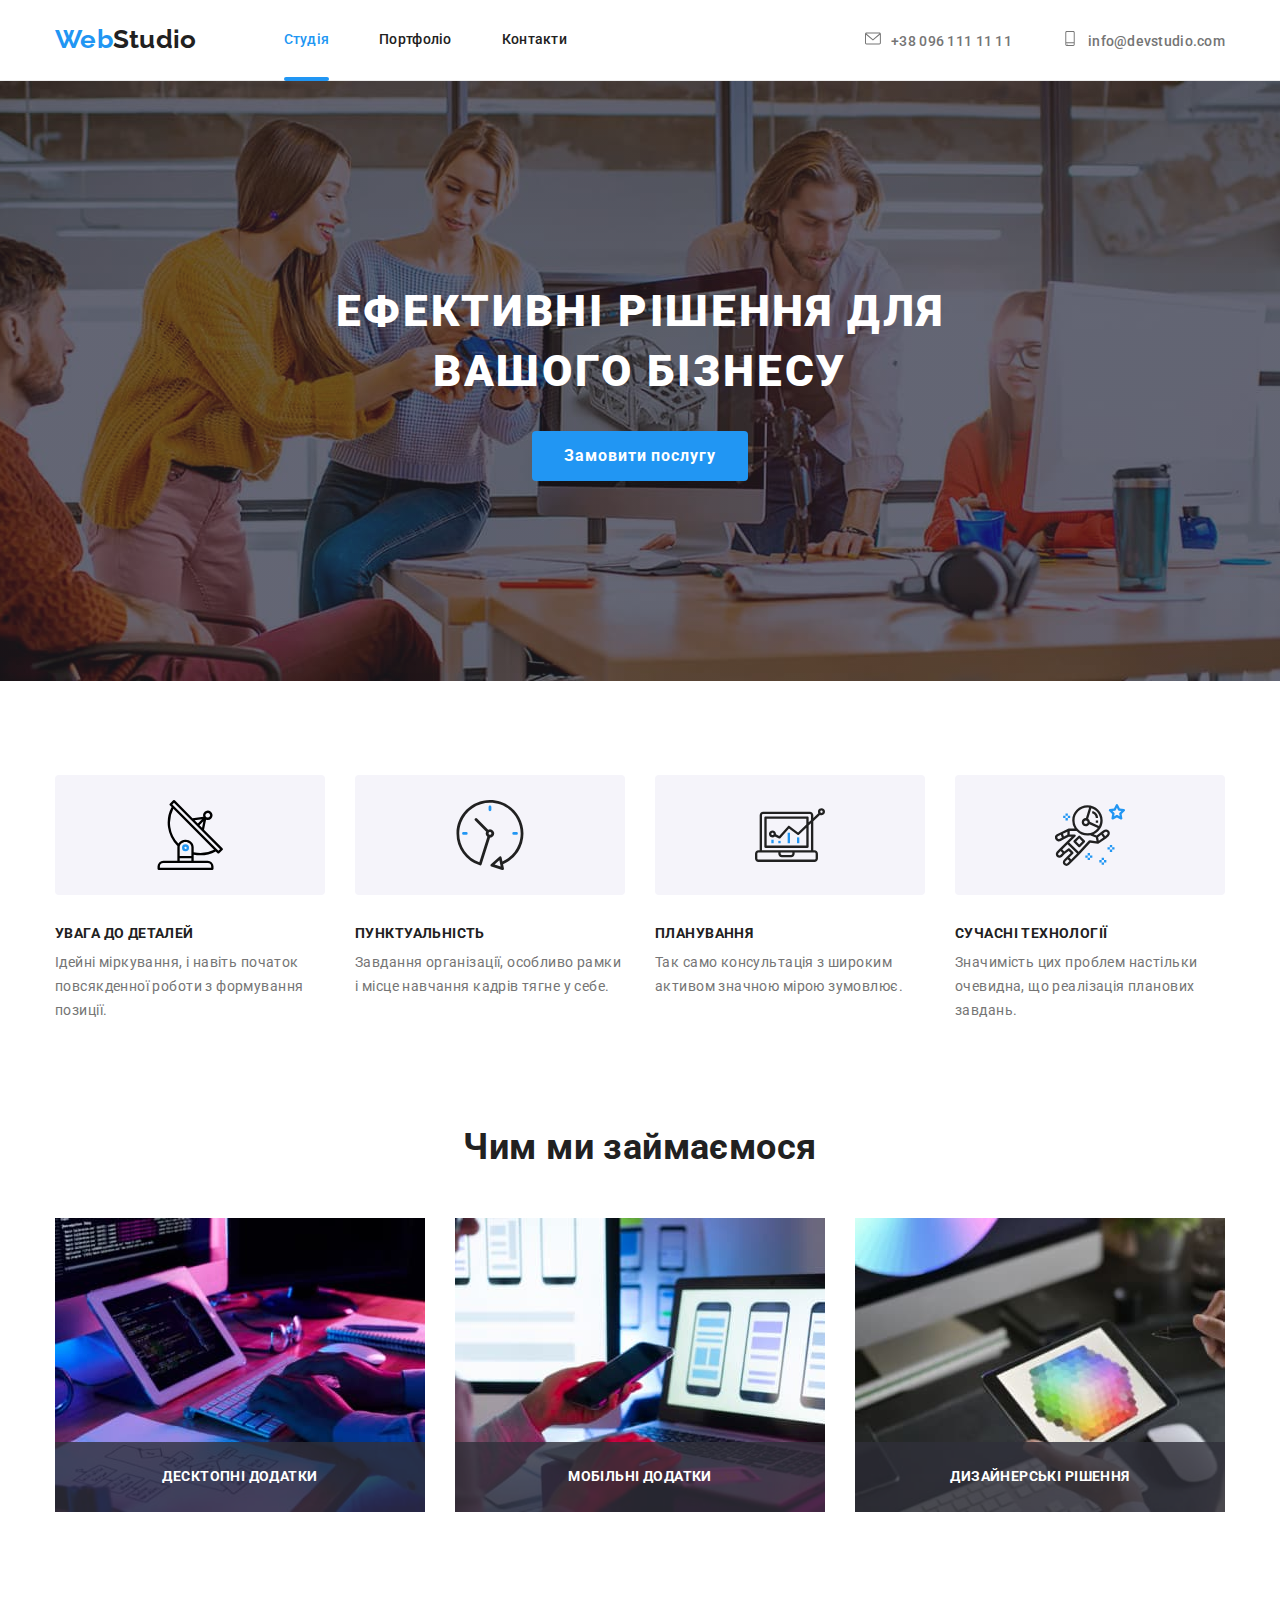
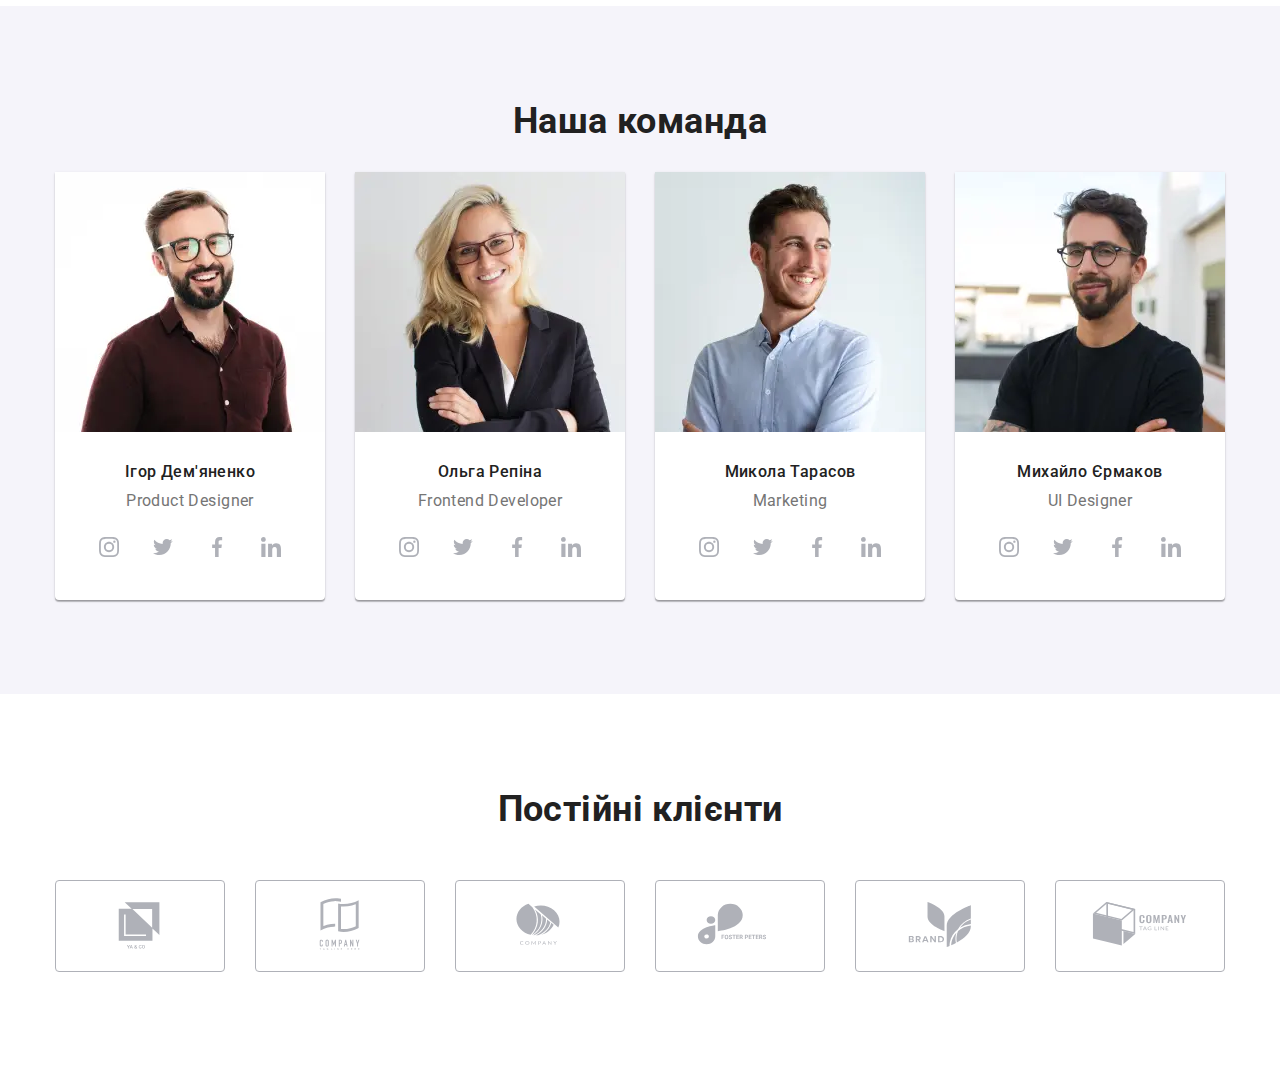
==== commit 6b7dbadb: "clients" ====
--- a/index.html
+++ b/index.html
@@ -179,7 +179,8 @@
                             <source
                                 srcset="./images/adaptive/team1-tablet.webp 1x, ./images/adaptive/team1-tablet@2x.webp 2x"
                                 media="(min-width: 768px)" type="image/webp" />
-                            <source srcset="./images/img-tablet.jpg 1x, ./images/img-tablet@2x.jpg 2x"
+                            <source
+                                srcset="./images/adaptive/team1-tablet.jpg 1x, ./images/adaptive/team1-tablet@2x.jpg 2x"
                                 media="(min-width: 768px)" />
                             <!-- mobile -->
                             <source
@@ -188,7 +189,7 @@
                             <source
                                 srcset="./images/adaptive/team1-mobile.jpg 1x, ./images/adaptive/team1-mobile@2x.jpg 2x"
                                 media="(min-width: 1200px)" />
-                            <img class="team__img" src="./images/team_card_designer.jpg"
+                            <img class="team__img" src="./images/adaptive/team1-mobile.jpg"
                                 alt="Карточка работника_дизайнер">
                         </picture>
                         <h3 class="team__member">Ігор Дем'яненко</h3>
@@ -229,8 +230,33 @@
                         </ul>
                     </li>
                     <li class="team__card">
-                        <img class="team__img" src="./images/team_card_developer.jpg"
-                            alt="Карточка работника__разработчик" width="270">
+                        <picture>
+                            <!-- desktop img -->
+                            <source
+                                srcset="./images/adaptive/team2-desktop.webp 1x, ./images/adaptive/team2-desktop@2x.webp 2x"
+                                media="(min-width: 1200px)" type="image/webp" />
+                            <source
+                                srcset="./images/adaptive/team2-desctop.jpg 1x, ./images/adaptive/team2-desctop@2x.jpg 2x"
+                                media="(min-width: 1200px)" />
+                            <!-- tablet img -->
+                            <source
+                                srcset="./images/adaptive/team2-tablet.webp 1x, ./images/adaptive/team2-tablet@2x.webp 2x"
+                                media="(min-width: 768px)" type="image/webp" />
+                            <source
+                                srcset="./images/adaptive/team2-tablet.jpg 1x, ./images/adaptive/team2-tablet@2x.jpg 2x"
+                                media="(min-width: 768px)" />
+                            <!-- mobile -->
+                            <source
+                                srcset="./images/adaptive/team2-mobile.webp 1x, ./images/adaptive/team2-mobile@2x.webp 2x"
+                                media="(min-width: 1200px)" type="image/webp" />
+                            <source
+                                srcset="./images/adaptive/team2-mobile.jpg 1x, ./images/adaptive/team2-mobile@2x.jpg 2x"
+                                media="(min-width: 1200px)" />
+                            <img class="team__img" src="./images/adaptive/team2-mobile.jpg"
+                                alt="Карточка работника_дизайнер">
+                        </picture>
+                        <!-- <img class="team__img" src="./images/team_card_developer.jpg"
+                            alt="Карточка работника__разработчик" width="270"> -->
                         <h3 class="team__member">Ольга Репіна</h3>
                         <p class="team__position">Frontend Developer</p>
                         <ul class="socialmedia-list list">
@@ -265,8 +291,33 @@
                         </ul>
                     </li>
                     <li class="team__card">
-                        <img class="team__img" src="./images/team_card_marketing.jpg" alt="Карточка работника_маркетинг"
-                            width="270">
+                        <picture>
+                            <!-- desktop img -->
+                            <source
+                                srcset="./images/adaptive/team3-desktop.webp 1x, ./images/adaptive/team3-desktop@2x.webp 2x"
+                                media="(min-width: 1200px)" type="image/webp" />
+                            <source
+                                srcset="./images/adaptive/team3-desctop.jpg 1x, ./images/adaptive/team3-desctop@2x.jpg 2x"
+                                media="(min-width: 1200px)" />
+                            <!-- tablet img -->
+                            <source
+                                srcset="./images/adaptive/team3-tablet.webp 1x, ./images/adaptive/team3-tablet@2x.webp 2x"
+                                media="(min-width: 768px)" type="image/webp" />
+                            <source
+                                srcset="./images/adaptive/team3-tablet.jpg 1x, ./images/adaptive/team3-tablet@2x.jpg 2x"
+                                media="(min-width: 768px)" />
+                            <!-- mobile -->
+                            <source
+                                srcset="./images/adaptive/team3-mobile.webp 1x, ./images/adaptive/team3-mobile@2x.webp 2x"
+                                media="(min-width: 1200px)" type="image/webp" />
+                            <source
+                                srcset="./images/adaptive/team3-mobile.jpg 1x, ./images/adaptive/team3-mobile@2x.jpg 2x"
+                                media="(min-width: 1200px)" />
+                            <img class="team__img" src="./images/adaptive/team3-mobile.jpg"
+                                alt="Карточка работника_дизайнер">
+                        </picture>
+                        <!-- <img class="team__img" src="./images/team_card_marketing.jpg" alt="Карточка работника_маркетинг"
+                            width="270"> -->
                         <h3 class="team__member">Микола Тарасов</h3>
                         <p class="team__position">Marketing</p>
                         <ul class="socialmedia-list list">
@@ -304,7 +355,32 @@
                         </ul>
                     </li>
                     <li class="team__card">
-                        <img class="team__img" src="./images/team_card_ui.jpg" alt="Карточка работника" width="270">
+                        <picture>
+                            <!-- desktop img -->
+                            <source
+                                srcset="./images/adaptive/team4-desktop.webp 1x, ./images/adaptive/team4-desktop@2x.webp 2x"
+                                media="(min-width: 1200px)" type="image/webp" />
+                            <source
+                                srcset="./images/adaptive/team4-desctop.jpg 1x, ./images/adaptive/team4-desctop@2x.jpg 2x"
+                                media="(min-width: 1200px)" />
+                            <!-- tablet img -->
+                            <source
+                                srcset="./images/adaptive/team4-tablet.webp 1x, ./images/adaptive/team4-tablet@2x.webp 2x"
+                                media="(min-width: 768px)" type="image/webp" />
+                            <source
+                                srcset="./images/adaptive/team4-tablet.jpg 1x, ./images/adaptive/team4-tablet@2x.jpg 2x"
+                                media="(min-width: 768px)" />
+                            <!-- mobile -->
+                            <source
+                                srcset="./images/adaptive/team4-mobile.webp 1x, ./images/adaptive/team4-mobile@2x.webp 2x"
+                                media="(min-width: 1200px)" type="image/webp" />
+                            <source
+                                srcset="./images/adaptive/team4-mobile.jpg 1x, ./images/adaptive/team4-mobile@2x.jpg 2x"
+                                media="(min-width: 1200px)" />
+                            <img class="team__img" src="./images/adaptive/team4-mobile.jpg"
+                                alt="Карточка работника_дизайнер">
+                        </picture>
+                        <!-- <img class="team__img" src="./images/team_card_ui.jpg" alt="Карточка работника" width="270"> -->
                         <h3 class="team__member">Михайло Єрмаков</h3>
                         <p class="team__position">UI Designer</p>
                         <ul class="socialmedia-list list">
@@ -345,55 +421,55 @@
                 </ul>
             </div>
         </section>
-        <!-- <section class="clients section">
-            <h2 class="clients-title">Постійні клієнти</h2>
+        <section class="clients section">
+            <h2 class="clients__title">Постійні клієнти</h2>
             <div class="container">
-                <ul class="clients-list list">
-                    <li class="clients-item">
+                <ul class="clients__list list">
+                    <li class="clients__item">
                         <a href="clients-item-link">
-                            <svg class="clients-item-logo" width="106" height="60">
+                            <svg class="clients__logo" width="106" height="60">
                                 <use href="./images/icons.svg#icon-union"></use>
                             </svg>
                         </a>
                     </li>
-                    <li class="clients-item">
+                    <li class="clients__item">
                         <a href="">
-                            <svg class="clients-item-logo" width="106" height="60">
+                            <svg class="clients__logo" width="106" height="60">
                                 <use href="./images/icons.svg#icon-logo"></use>
                             </svg>
                         </a>
                     </li>
-                    <li class="clients-item">
+                    <li class="clients__item">
                         <a href="">
-                            <svg class="clients-item-logo" width="106" height="60">
+                            <svg class="clients__logo" width="106" height="60">
                                 <use href="./images/icons.svg#icon-company"></use>
                             </svg>
                         </a>
                     </li>
-                    <li class="clients-item">
+                    <li class="clients__item">
                         <a href="">
-                            <svg class="clients-item-logo" width="106" height="60">
+                            <svg class="clients__logo" width="106" height="60">
                                 <use href="./images/icons.svg#icon-foster"></use>
                             </svg>
                         </a>
                     </li>
-                    <li class="clients-item">
+                    <li class="clients__item">
                         <a href="">
-                            <svg class="clients-item-logo" width="106" height="60">
+                            <svg class="clients__logo" width="106" height="60">
                                 <use href="./images/icons.svg#icon-brand"></use>
                             </svg>
                         </a>
                     </li>
-                    <li class="clients-item">
+                    <li class="clients__item">
                         <a href="">
-                            <svg class="clients-item-logo" width="106" height="60">
+                            <svg class="clients__logo" width="106" height="60">
                                 <use href="./images/icons.svg#icon-tag"></use>
                             </svg>
                         </a>
                     </li>
                 </ul>
             </div>
-        </section> -->
+        </section>
     </main>
     <!-- футер -->
     <!-- <footer>
--- a/css/main.min.css
+++ b/css/main.min.css
@@ -1 +1 @@
-:root{--accent-color: #2196f3;--accent-btn-color: #188ce8;--text: #757575;--white: #ffffff;--maine: #212121;--background-secondary-color: #f5f4fa;--primery-font-family: Roboto, sans-serif;--background-color-dark: #2f303a;--header-border: #ececec;--border-color: #eeeeee;--bgc: #afb1b8;--transition-time: 250ms;--transition-timing-function: cubic-bezier(0.4, 0, 0.2, 1)}body{font-family:var(--primery-font-family);color:var(--text);background-color:var(--white);font-size:14px;letter-spacing:.03em}h1,h2,h3,h4,p{margin-top:0;margin-bottom:0}ul,ol{margin-top:0;margin-bottom:0;padding-left:0}img{display:block;max-width:100%;height:auto}button,a{cursor:pointer}.link{text-decoration:none}.list{list-style:none;padding:0;margin:0}.section{padding-top:94px;padding-bottom:94px}.container{padding-left:15px;padding-right:15px}@media screen and (min-width: 480px){.container{width:480px;margin-left:auto;margin-right:auto}}@media screen and (min-width: 768px){.container{width:768px}}@media screen and (min-width: 1200px){.container{width:1200px}}.visually-hidden{position:absolute;white-space:nowrap;width:1px;height:1px;overflow:hidden;border:0;padding:0;clip:rect(0 0 0 0);clip-path:inset(50%);margin:-1px}.button{font-family:var(--primery-font-family);background-color:var(--accent-color);color:var(--white);border:var(--accent-color);border-radius:4px;padding:10px 32px;letter-spacing:.06em;font-size:16px;font-weight:700;line-height:1.875;transition:background-color var(--transition-time) var(--transition-timing-function)}.button:hover,.button:focus{background-color:var(--accent-btn-color)}.is-hidden{opacity:0;visibility:hidden;pointer-events:none}.logo-header{font-size:26px;font-weight:700;line-height:1.1923076923;margin:24px 93px 25px auto;font-family:"Raleway";color:var(--accent-color)}.logo-header span{font-size:26px;font-weight:700;line-height:1.1923076923;font-family:"Raleway";color:var(--maine)}@media screen and (min-width: 468px){.logo-header{margin-right:87px}}.header{border-bottom:1px solid var(--header-border)}@media screen and (max-width: 767px){.header_container{display:flex;align-items:center;justify-content:space-between}.header{padding-top:16px;padding-bottom:16px}.mobile-contacts-menu.list{display:flex;margin-left:auto;column-gap:50px}}@media screen and (min-width: 768px){.mobile-menu{display:none}.mobile-modal__close-btn{display:none}.open-mobile-menu-btn{display:none}.mobile-modal__close-btn{display:none}.header>.container{display:flex;align-items:center}.navigation{display:flex;color:var(--maine);font-weight:500;line-height:1.14;letter-spacing:.02em;transition:color var(--transition-time) var(--transition-timing-function)}.navigation__list.list{display:flex;column-gap:50px}.navigation__item{position:relative}.current::after{display:inline-block;position:absolute;left:0;bottom:-1px;content:" ";width:100%;height:4px;border-radius:2px;background-color:var(--accent-color)}.contacts-menu{margin-left:auto;font-weight:500;letter-spacing:.02em;line-height:1.14;transition:color var(--transition-time) var(--transition-timing-function)}.contacts-menu.link{display:flex;align-items:center;justify-content:center;padding-top:32px;padding-bottom:32px}.contacts-menu:hover,.contacts-menu:focus{color:var(--accent-color)}.nav-contact{color:var(--text)}.navigation.link{display:block;padding-top:32px;padding-bottom:32px}.navigation:hover,.navigation:focus{color:var(--accent-color)}.nav-icon{margin-right:10px;fill:var(--text);transition:fill var(--transition-time) var(--transition-timing-function)}.nav-contact:hover .nav-icon,.nav-contact:focus .nav-icon{fill:var(--accent-color)}.navigation.current{color:var(--accent-color)}}@media screen and (min-width: 1200px){.contacts-menu.list{display:flex;margin-left:auto;column-gap:50px}}@media screen and (max-width: 767px){.navigation__list{display:none}.contacts-menu{display:none}.mobile-menu__container{position:relative;padding-left:40px}.mobile-menu.is-open{padding-bottom:48px;opacity:1;visibility:visible;pointer-events:auto}.mobile-menu{position:fixed;top:0;left:0;width:100%;height:100%;z-index:100;background-color:var(--white);opacity:0;visibility:hidden;pointer-events:none;transition:opacity var(--transition-time) var(--transition-timing-function)}.mobile-modal__close-btn{display:flex;position:absolute;top:21px;right:15px;justify-content:center;align-items:center;padding:0;line-height:0;border:none;background-color:rgba(0,0,0,0)}.mobile-modal__close-btn:hover{fill:var(--accent-color)}.mobile-modal__icon-close{width:30px;height:30px}.open-mobile-menu-btn{border:none;background-color:rgba(0,0,0,0);padding:0;line-height:0}.open-mobile-menu-btn__icon{width:40px;height:40px}.mobile-navigation__list{padding-top:48px;margin-bottom:302px}.mobile-navigation__link{font-size:40px;font-weight:500;line-height:1.175;letter-spacing:.02em;text-align:left;color:var(--maine)}.mobile-navigation__link:hover,.mobile-navigation__link:focus{color:var(--accent-color)}.mobile-navigation__link.current{color:var(--accent-color)}.mobile-navigation__item:not(:last-child){padding-bottom:32px}.mobile-contacts__menu{margin-bottom:64px}.mobile-contacts__link{font-size:30px;font-weight:400;line-height:1.3333333333;letter-spacing:.02em;text-align:left;color:var(--maine)}.mobile-contacts__link:not(:last-child){padding-bottom:32px}.mobile-contacts__link:hover,.mobile-contacts__link:focus{color:var(--accent-color)}.mobile-contacts__item:not(:last-child){padding-bottom:32px}.social-media{display:flex;column-gap:10px}.social-media__link{font-size:18px;font-weight:500;line-height:1.2222222222;letter-spacing:.02em;text-align:left;color:var(--accent-color)}.social-media__item:not(:last-child){border-right:1px solid rgba(33,33,33,.2);padding-right:10px}}.hero__title{color:var(--white);margin:0 auto;text-transform:uppercase;margin-bottom:30px;letter-spacing:.06em;font-size:26px;font-weight:900;line-height:1.6153846154;width:360px}.hero{margin-left:auto;margin-right:auto;background-color:#c4c4c4;text-align:center;background-image:linear-gradient(rgba(47, 48, 58, 0.4), rgba(47, 48, 58, 0.4)),url("/images/adaptive/hero-img-mobile.jpg");background-position:center;background-size:cover;max-width:1600px}@media screen and (min-device-pixel-ratio: 2)and (max-width: 767px),screen and (min-resolution: 192dpi)and (max-width: 767px),screen and (min-resolution: 2dppx)and (max-width: 767px){.hero{background-image:linear-gradient(rgba(47, 48, 58, 0.4), rgba(47, 48, 58, 0.4)),url("/images/adaptive/hero-img-mobile@2x.jpg")}}@media screen and (min-width: 768px){.hero{background-image:linear-gradient(rgba(47, 48, 58, 0.4), rgba(47, 48, 58, 0.4)),url("/images/adaptive/hero-img-tablet.jpg");padding:118px 0}.hero__title{font-size:26px;font-weight:900;line-height:1.6153846154;width:360px}}@media screen and (min-device-pixel-ratio: 2)and (min-width: 768px),screen and (min-resolution: 192dpi)and (min-width: 768px),screen and (min-resolution: 2dppx)and (min-width: 768px){.hero{background-image:linear-gradient(rgba(47, 48, 58, 0.4), rgba(47, 48, 58, 0.4)),url("/images/adaptive/hero-img-tablet@2x.jpg")}}@media screen and (min-width: 1200px){.hero{background-image:linear-gradient(rgba(47, 48, 58, 0.4), rgba(47, 48, 58, 0.4)),url("/images/adaptive/hero-img-desktop.jpg");padding:200px 0}.hero__title{width:696px;font-size:44px;font-weight:900;line-height:1.3636363636}}@media screen and (min-device-pixel-ratio: 2)and (min-width: 1200px),screen and (min-resolution: 192dpi)and (min-width: 1200px),screen and (min-resolution: 2dppx)and (min-width: 1200px){.hero{background-image:linear-gradient(rgba(47, 48, 58, 0.4), rgba(47, 48, 58, 0.4)),url("/images/adaptive/hero-img-desktop@2x.jpg")}}.features{padding-bottom:0}.features-title{font-size:14px;font-weight:700;line-height:1.1428571429;text-transform:uppercase;margin-bottom:10px;color:var(--maine)}.icon-wrapper{display:flex;align-items:center;justify-content:center;height:120px;border-radius:4px;margin-bottom:30px;background-color:var(--background-secondary-color)}.features-text{line-height:1.7;color:var(--text)}@media screen and (min-width: 480px){.icon-wrapper{display:flex;align-items:center;justify-content:center;width:270px;width:100%}.features-text{width:100%;margin-bottom:10px}}@media screen and (min-width: 768px){.features-list{display:flex;flex-direction:row;flex-wrap:wrap;gap:30px}.icon-wrapper{width:354px}.features-text{width:354px}}@media screen and (min-width: 1200px){.features-list{display:flex;gap:30px}.features-text{line-height:1.7;width:270px;color:var(--text)}.icon-wrapper{width:270px}}@media screen and (max-width: 1199px){.examples{display:none}}.examples-title{font-size:36px;font-weight:700;line-height:1.1666666667;color:var(--maine);text-align:center;margin-bottom:50px}.examples-list.list{position:relative;display:flex;column-gap:30px}.examples-img-item{position:relative}.overlay-text{position:absolute;bottom:20px;left:50%;transform:translate(-50%, -50%);text-transform:uppercase;font-weight:700;text-align:center;color:var(--white);z-index:4}.examples-overlay{position:absolute;width:100%;height:70px;bottom:0px;background-color:rgba(47,48,58,.8)}.team{background-color:var(--background-secondary-color)}.team__title{font-size:36px;font-weight:700;line-height:1.1666666667;margin-bottom:50px;color:var(--maine);text-align:center;color:var(--maine)}.team__member{margin-bottom:10px;text-align:center;font-size:16px;font-weight:500;line-height:1.19;color:var(--maine)}.team__position{margin-bottom:16px;text-align:center;font-weight:400;font-size:16px;line-height:1.19}.team__img{margin-bottom:30px}.team__card{background-color:var(--white);box-shadow:0px 1px 3px rgba(0,0,0,.12),0px 1px 1px rgba(0,0,0,.14),0px 2px 1px rgba(0,0,0,.2);border-radius:0px 0px 4px 4px}.socialmedia-list__icon{fill:var(--bgc);background-color:rgba(0,0,0,0)}.socialmedia-list__item:hover .socialmedia-list__icon,.socialmedia-list__item:focus .socialmedia-list__icon{fill:var(--white)}.socialmedia-list{display:flex;justify-content:center;align-items:center;column-gap:10px;margin-bottom:30px}.socialmedia-list__item{display:flex;align-items:center;justify-content:center;width:44px;height:44px;border-radius:50%;background-color:rgba(0,0,0,0);transition:background-color var(--transition-time) var(--transition-timing-function),fill var(--transition-time) var(--transition-timing-function)}.socialmedia-list__item:hover,.socialmedia-list__item:focus{background-color:var(--accent-color)}@media screen and (min-width: 480px){.team__title{font-size:28px;font-weight:700;line-height:1.1785714286;margin-bottom:30px;color:var(--maine);text-align:center;color:var(--maine)}.team__img{align-items:center}}@media screen and (min-width: 1200px){.team__list.list{display:flex;column-gap:30px}.team__title{font-size:36px;font-weight:700;line-height:1.1666666667}}.socialmedia-list{display:flex;justify-content:center;align-items:center;column-gap:10px;margin-bottom:30px}.socialmedia-list__icon{fill:var(--bgc);background-color:rgba(0,0,0,0)}.socialmedia-list__item:hover .socialmedia-list__icon,.socialmedia-list__item:focus .socialmedia-list__icon{fill:var(--white)}.socialmedia-list__item{display:flex;align-items:center;justify-content:center;width:44px;height:44px;border-radius:50%;background-color:rgba(0,0,0,0);transition:background-color var(--transition-time) var(--transition-timing-function),fill var(--transition-time) var(--transition-timing-function)}.socialmedia-list__item:hover,.socialmedia-list__item:focus{background-color:var(--accent-color)}.clients-title{font-size:36px;font-weight:700;line-height:1.1666666667;text-align:center;margin-bottom:50px;color:var(--maine)}.clients-list{display:flex;align-items:center;justify-content:center;column-gap:30px}.clients-item{display:flex;align-items:center;justify-content:center;width:170px;height:90px;border:1px solid var(--bgc);border-radius:4px;background-color:var(--white);transition:border var(--transition-time) var(--transition-timing-function)}.clients-item:hover,.clients-item:focus{border:1px solid var(--accent-color)}.clients-item-logo{fill:var(--bgc);transition:fill var(--transition-time) var(--transition-timing-function)}.clients-item:hover .clients-item-logo,.clients-item:focus .clients-item-logo{fill:var(--accent-color)}.footer{padding:60px 0;background-color:var(--background-color-dark)}.footer .container{display:flex;align-items:baseline}.footer>.container .footer__logo{font-size:26px;font-weight:700;line-height:1.1923076923;font-family:"Raleway",sans-serif;color:var(--accent-color);transition:color var(--transition-time) var(--transition-timing-function)}.footer__left{margin-right:70px}.footer__form-wrapper{margin-left:auto}.adress_list{font-style:normal;line-height:1.71;color:var(--white)}.address__location{display:inline-block;margin-bottom:9px;line-height:24px;color:var(--white);transition:color var(--transition-time) var(--transition-timing-function)}.address__contact{color:rgba(255,255,255,.6);transition:color var(--transition-time) var(--transition-timing-function)}.address__item{margin-bottom:9px}.address :hover,.address :focus{color:var(--accent-color)}.footer__title{font-size:14px;font-weight:700;line-height:1.1428571429;text-transform:uppercase;margin-bottom:20px;color:var(--white)}.socialmedia-list__item.footer-page{background-color:rgba(255,255,255,.1)}.socialmedia-list__footer-icon{fill:var(--white);transition:background-color var(--transition-time) var(--transition-timing-function)}.socialmedia-list__item.footer-page:hover,.socialmedia-list__item.footer-page:focus{background-color:var(--accent-color)}.footer__right>.socialmedia-list{margin-bottom:0}.footer__input{display:block;width:358px;padding-top:15px;padding-left:16px;padding-bottom:15px;border:1px solid rgba(255,255,255,.3);border-radius:4px;margin-right:12px;background-color:rgba(0,0,0,0);color:var(--white)}.footer__form>.button{padding-right:62px}.footer__form{position:relative;display:flex}.footer__icon-send{position:absolute;bottom:13px;right:28px}.footer__logo span{font-size:26px;font-weight:700;line-height:1.1923076923;font-family:"Raleway";color:var(--white);transition:color var(--transition-time) var(--transition-timing-function)}.footer__logo.link{display:inline-block;margin-bottom:20px}.footer__logo:hover,.footer__logo:focus{color:var(--accent-color)}.footer__logo>span:hover,.footer__logo>span:focus{color:var(--accent-color)}.backdrop{position:fixed;top:0;left:0;width:100%;height:100%;z-index:100;background:rgba(0,0,0,.2);transition:opacity 400ms ease-in,visibility 400ms ease-in}.modal{position:absolute;top:50%;left:50%;transform:translate(-50%, -50%);padding:40px;width:528px;height:581px;border-radius:4px;box-shadow:0px 1px 3px rgba(0,0,0,.12),0px 1px 1px rgba(0,0,0,.14),0px 2px 1px rgba(0,0,0,.2);background-color:var(--white)}.modal-close-btn{display:flex;position:absolute;top:8px;right:8px;justify-content:center;align-items:center;padding:0;width:30px;height:30px;border-radius:50%;border:1px solid rgba(0,0,0,.1);background-color:rgba(0,0,0,0)}.modal-close-btn:hover{fill:var(--accent-color)}.modal-form-title{font-weight:700;font-size:20px;line-height:1.15;text-align:center;color:var(--maine);margin-bottom:12px;text-align:center}.form-label{display:block;margin-bottom:4px}.modal-form-input{display:block;width:100%;height:40px;font:inherit;margin:0 auto;margin-bottom:10px;padding-left:42px;border:1px solid rgba(33,33,33,.2);border-radius:4px;cursor:pointer;transition:border-color var(--transition-time) var(--transition-timing-function)}.modal-form-input:focus{border-color:var(--accent-color);outline:none}.modal-form-label-desc{display:block;margin-bottom:4px;font-size:12px;line-height:1.16;letter-spacing:.01em;color:#757575}.textarea{width:100%;height:120px;resize:none;padding:12px 16px;margin-bottom:20px;color:#000}.textarea::placeholder{font-size:12px;line-height:1.16;letter-spacing:.01em;color:rgba(117,117,117,.5)}.modal-form-input-wrapper{position:relative;display:block}.modal-form-checkbox-desc{position:relative;margin-bottom:30px}.modal-terms-field{position:relative}.form-icon{position:absolute;top:50%;transform:translateY(-50%);left:7px;transition:fill var(--transition-time) var(--transition-timing-function)}.modal-form-input:focus+.form-icon{fill:var(--accent-color)}.modal-form-checkbox-field{display:flex;align-items:center;justify-content:center;margin-bottom:30px;line-height:1.71}.form-icon-checkbox{width:16px;height:15px;border:2px solid var(--maine);cursor:pointer;border-radius:3px;margin-right:7px;fill:rgba(0,0,0,0)}.modal-form-checkbox:checked+.form-icon-checkbox{background-color:var(--accent-color);border:none}.modal-form-checkbox:checked+.form-icon-checkbox{box-shadow:0 0 0 2px rgba(0,0,255,.5)}.form-icon-checkbox-icon{display:none;fill:var(--transition-timing-function)}.modal-form-checkbox:checked+.form-icon-checkbox>.form-icon-checkbox-icon{display:block}.modal-form-checkbox{position:absolute;appearance:none}.modal-terms{color:var(--accent-color)}.button.form{display:block;margin-left:auto;margin-right:auto;box-shadow:0px 4px 4px rgba(0,0,0,.15)}@media screen and (max-width: 769px){.modal{width:450px;height:609px}.modal-form-checkbox-field{font-size:12px;font-weight:400;line-height:1.1666666667}.modal-terms{font-size:12px;font-weight:400;line-height:1.1666666667}}.projects{background-color:var(--white)}.projects__list{display:flex;justify-content:center;flex-wrap:wrap;gap:30px}.projects__link{display:block;transition:box-shadow var(--transition-time) var(--transition-timing-function)}.projects__link:hover,.projects__link:focus{box-shadow:0px 1px 1px rgba(0,0,0,.12),0px 4px 4px rgba(0,0,0,.06),1px 4px 6px rgba(0,0,0,.16)}.projects__wrapper{position:relative;overflow:hidden}.projects__overlay{font-size:18px;font-weight:400;line-height:1.5555555556;position:absolute;text-align:left;overflow:auto;width:100%;height:100%;top:0;left:0;padding:63px 24px;transform:translateY(100%);transition:transform var(--transition-time) var(--transition-timing-function);color:var(--white);background-color:rgba(33,150,243,.9)}.projects__link:hover .projects__overlay,.projects__link:focus .projects__overlay{transform:translate(0)}.projects__buttons-filter-item{font-size:16px;font-weight:500;line-height:1.625;font-family:var(--primery-font-family);border:0;border-radius:4px;padding:6px 22px;text-align:center;background-color:var(--background-secondary-color);transition:color var(--transition-time) var(--transition-timing-function),background-color var(--transition-time) var(--transition-timing-function)}.projects__buttons-filter-item:hover,.projects__buttons-filter-item:focus{color:var(--white);background-color:var(--accent-color)}.projects__buttons-filter.list{display:flex;justify-content:center;column-gap:8px;margin-bottom:50px}.projects__title{font-size:18px;font-weight:700;line-height:2;margin-bottom:4px;color:var(--maine);letter-spacing:.06em}.projects__text{font-size:16px;font-weight:400;line-height:1.875;color:var(--text)}.project__description{border-left:1px solid var(--border-color);border-right:1px solid var(--border-color);border-bottom:1px solid var(--border-color);padding:20px 24px}/*# sourceMappingURL=main.min.css.map */+:root{--accent-color: #2196f3;--accent-btn-color: #188ce8;--text: #757575;--white: #ffffff;--maine: #212121;--background-secondary-color: #f5f4fa;--primery-font-family: Roboto, sans-serif;--background-color-dark: #2f303a;--header-border: #ececec;--border-color: #eeeeee;--bgc: #afb1b8;--transition-time: 250ms;--transition-timing-function: cubic-bezier(0.4, 0, 0.2, 1)}body{font-family:var(--primery-font-family);color:var(--text);background-color:var(--white);font-size:14px;letter-spacing:.03em}h1,h2,h3,h4,p{margin-top:0;margin-bottom:0}ul,ol{margin-top:0;margin-bottom:0;padding-left:0}img{display:block;max-width:100%;height:auto}button,a{cursor:pointer}.link{text-decoration:none}.list{list-style:none;padding:0;margin:0}.section{padding-top:94px;padding-bottom:94px}.container{padding-left:15px;padding-right:15px}@media screen and (min-width: 480px){.container{width:480px;margin-left:auto;margin-right:auto}}@media screen and (min-width: 768px){.container{width:768px}}@media screen and (min-width: 1200px){.container{width:1200px}}.visually-hidden{position:absolute;white-space:nowrap;width:1px;height:1px;overflow:hidden;border:0;padding:0;clip:rect(0 0 0 0);clip-path:inset(50%);margin:-1px}.button{font-family:var(--primery-font-family);background-color:var(--accent-color);color:var(--white);border:var(--accent-color);border-radius:4px;padding:10px 32px;letter-spacing:.06em;font-size:16px;font-weight:700;line-height:1.875;transition:background-color var(--transition-time) var(--transition-timing-function)}.button:hover,.button:focus{background-color:var(--accent-btn-color)}.is-hidden{opacity:0;visibility:hidden;pointer-events:none}.logo-header{font-size:26px;font-weight:700;line-height:1.1923076923;margin:24px 93px 25px auto;font-family:"Raleway";color:var(--accent-color)}.logo-header span{font-size:26px;font-weight:700;line-height:1.1923076923;font-family:"Raleway";color:var(--maine)}@media screen and (min-width: 468px){.logo-header{margin-right:87px}}.header{border-bottom:1px solid var(--header-border)}@media screen and (max-width: 767px){.header_container{display:flex;align-items:center;justify-content:space-between}.header{padding-top:16px;padding-bottom:16px}.mobile-contacts-menu.list{display:flex;margin-left:auto;column-gap:50px}}@media screen and (min-width: 768px){.mobile-menu{display:none}.mobile-modal__close-btn{display:none}.open-mobile-menu-btn{display:none}.mobile-modal__close-btn{display:none}.header>.container{display:flex;align-items:center}.navigation{display:flex;color:var(--maine);font-weight:500;line-height:1.14;letter-spacing:.02em;transition:color var(--transition-time) var(--transition-timing-function)}.navigation__list.list{display:flex;column-gap:50px}.navigation__item{position:relative}.current::after{display:inline-block;position:absolute;left:0;bottom:-1px;content:" ";width:100%;height:4px;border-radius:2px;background-color:var(--accent-color)}.contacts-menu{margin-left:auto;font-weight:500;letter-spacing:.02em;line-height:1.14;transition:color var(--transition-time) var(--transition-timing-function)}.contacts-menu.link{display:flex;align-items:center;justify-content:center;padding-top:32px;padding-bottom:32px}.contacts-menu:hover,.contacts-menu:focus{color:var(--accent-color)}.nav-contact{color:var(--text)}.navigation.link{display:block;padding-top:32px;padding-bottom:32px}.navigation:hover,.navigation:focus{color:var(--accent-color)}.nav-icon{margin-right:10px;fill:var(--text);transition:fill var(--transition-time) var(--transition-timing-function)}.nav-contact:hover .nav-icon,.nav-contact:focus .nav-icon{fill:var(--accent-color)}.navigation.current{color:var(--accent-color)}}@media screen and (min-width: 1200px){.contacts-menu.list{display:flex;margin-left:auto;column-gap:50px}}@media screen and (max-width: 767px){.navigation__list{display:none}.contacts-menu{display:none}.mobile-menu__container{position:relative;padding-left:40px}.mobile-menu.is-open{padding-bottom:48px;opacity:1;visibility:visible;pointer-events:auto}.mobile-menu{position:fixed;top:0;left:0;width:100%;height:100%;z-index:100;background-color:var(--white);opacity:0;visibility:hidden;pointer-events:none;transition:opacity var(--transition-time) var(--transition-timing-function)}.mobile-modal__close-btn{display:flex;position:absolute;top:21px;right:15px;justify-content:center;align-items:center;padding:0;line-height:0;border:none;background-color:rgba(0,0,0,0)}.mobile-modal__close-btn:hover{fill:var(--accent-color)}.mobile-modal__icon-close{width:30px;height:30px}.open-mobile-menu-btn{border:none;background-color:rgba(0,0,0,0);padding:0;line-height:0}.open-mobile-menu-btn__icon{width:40px;height:40px}.mobile-navigation__list{padding-top:48px;margin-bottom:302px}.mobile-navigation__link{font-size:40px;font-weight:500;line-height:1.175;letter-spacing:.02em;text-align:left;color:var(--maine)}.mobile-navigation__link:hover,.mobile-navigation__link:focus{color:var(--accent-color)}.mobile-navigation__link.current{color:var(--accent-color)}.mobile-navigation__item:not(:last-child){padding-bottom:32px}.mobile-contacts__menu{margin-bottom:64px}.mobile-contacts__link{font-size:30px;font-weight:400;line-height:1.3333333333;letter-spacing:.02em;text-align:left;color:var(--maine)}.mobile-contacts__link:not(:last-child){padding-bottom:32px}.mobile-contacts__link:hover,.mobile-contacts__link:focus{color:var(--accent-color)}.mobile-contacts__item:not(:last-child){padding-bottom:32px}.social-media{display:flex;column-gap:10px}.social-media__link{font-size:18px;font-weight:500;line-height:1.2222222222;letter-spacing:.02em;text-align:left;color:var(--accent-color)}.social-media__item:not(:last-child){border-right:1px solid rgba(33,33,33,.2);padding-right:10px}}.hero__title{color:var(--white);margin:0 auto;text-transform:uppercase;margin-bottom:30px;letter-spacing:.06em;font-size:26px;font-weight:900;line-height:1.6153846154;width:360px}.hero{margin-left:auto;margin-right:auto;background-color:#c4c4c4;text-align:center;background-image:linear-gradient(rgba(47, 48, 58, 0.4), rgba(47, 48, 58, 0.4)),url("/images/adaptive/hero-img-mobile.jpg");background-position:center;background-size:cover;max-width:1600px}@media screen and (min-device-pixel-ratio: 2)and (max-width: 767px),screen and (min-resolution: 192dpi)and (max-width: 767px),screen and (min-resolution: 2dppx)and (max-width: 767px){.hero{background-image:linear-gradient(rgba(47, 48, 58, 0.4), rgba(47, 48, 58, 0.4)),url("/images/adaptive/hero-img-mobile@2x.jpg")}}@media screen and (min-width: 768px){.hero{background-image:linear-gradient(rgba(47, 48, 58, 0.4), rgba(47, 48, 58, 0.4)),url("/images/adaptive/hero-img-tablet.jpg");padding:118px 0}.hero__title{font-size:26px;font-weight:900;line-height:1.6153846154;width:360px}}@media screen and (min-device-pixel-ratio: 2)and (min-width: 768px),screen and (min-resolution: 192dpi)and (min-width: 768px),screen and (min-resolution: 2dppx)and (min-width: 768px){.hero{background-image:linear-gradient(rgba(47, 48, 58, 0.4), rgba(47, 48, 58, 0.4)),url("/images/adaptive/hero-img-tablet@2x.jpg")}}@media screen and (min-width: 1200px){.hero{background-image:linear-gradient(rgba(47, 48, 58, 0.4), rgba(47, 48, 58, 0.4)),url("/images/adaptive/hero-img-desktop.jpg");padding:200px 0}.hero__title{width:696px;font-size:44px;font-weight:900;line-height:1.3636363636}}@media screen and (min-device-pixel-ratio: 2)and (min-width: 1200px),screen and (min-resolution: 192dpi)and (min-width: 1200px),screen and (min-resolution: 2dppx)and (min-width: 1200px){.hero{background-image:linear-gradient(rgba(47, 48, 58, 0.4), rgba(47, 48, 58, 0.4)),url("/images/adaptive/hero-img-desktop@2x.jpg")}}.features{padding-bottom:0}.features-title{font-size:14px;font-weight:700;line-height:1.1428571429;text-transform:uppercase;margin-bottom:10px;color:var(--maine)}.icon-wrapper{display:flex;align-items:center;justify-content:center;height:120px;border-radius:4px;margin-bottom:30px;background-color:var(--background-secondary-color)}.features-text{line-height:1.7;color:var(--text)}@media screen and (min-width: 480px){.icon-wrapper{display:flex;align-items:center;justify-content:center;width:270px;width:100%}.features-text{width:100%;margin-bottom:10px}}@media screen and (min-width: 768px){.features-list{display:flex;flex-direction:row;flex-wrap:wrap;gap:30px}.icon-wrapper{width:354px}.features-text{width:354px}}@media screen and (min-width: 1200px){.features-list{display:flex;gap:30px}.features-text{line-height:1.7;width:270px;color:var(--text)}.icon-wrapper{width:270px}}@media screen and (max-width: 1199px){.examples{display:none}}.examples-title{font-size:36px;font-weight:700;line-height:1.1666666667;color:var(--maine);text-align:center;margin-bottom:50px}.examples-list.list{position:relative;display:flex;column-gap:30px}.examples-img-item{position:relative}.overlay-text{position:absolute;bottom:20px;left:50%;transform:translate(-50%, -50%);text-transform:uppercase;font-weight:700;text-align:center;color:var(--white);z-index:4}.examples-overlay{position:absolute;width:100%;height:70px;bottom:0px;background-color:rgba(47,48,58,.8)}.team{background-color:var(--background-secondary-color)}.team__title{font-size:36px;font-weight:700;line-height:1.1666666667;margin-bottom:50px;color:var(--maine);text-align:center;color:var(--maine)}.team__member{margin-bottom:10px;text-align:center;font-size:16px;font-weight:500;line-height:1.19;color:var(--maine)}.team__position{margin-bottom:16px;text-align:center;font-weight:400;font-size:16px;line-height:1.19}.team__img{margin-bottom:30px}.team__card{background-color:var(--white);box-shadow:0px 1px 3px rgba(0,0,0,.12),0px 1px 1px rgba(0,0,0,.14),0px 2px 1px rgba(0,0,0,.2);border-radius:0px 0px 4px 4px}@media screen and (min-width: 480px){.team__title{font-size:28px;font-weight:700;line-height:1.1785714286;margin-bottom:30px;text-align:center}}@media screen and (min-width: 768px){.team__list.list{display:flex;flex-wrap:wrap;gap:30px}}@media screen and (min-width: 1200px){.team__list.list{display:flex;column-gap:30px}.team__title{font-size:36px;font-weight:700;line-height:1.1666666667}}.socialmedia-list{display:flex;justify-content:center;align-items:center;column-gap:10px;margin-bottom:30px}.socialmedia-list__icon{fill:var(--bgc);background-color:rgba(0,0,0,0)}.socialmedia-list__item:hover .socialmedia-list__icon,.socialmedia-list__item:focus .socialmedia-list__icon{fill:var(--white)}.socialmedia-list__item{display:flex;align-items:center;justify-content:center;width:44px;height:44px;border-radius:50%;background-color:rgba(0,0,0,0);transition:background-color var(--transition-time) var(--transition-timing-function),fill var(--transition-time) var(--transition-timing-function)}.socialmedia-list__item:hover,.socialmedia-list__item:focus{background-color:var(--accent-color)}.clients__title{font-size:28px;font-weight:700;line-height:1.1785714286;text-align:center;margin-bottom:50px;color:var(--maine)}.clients__list{display:flex;align-items:center;justify-content:center;column-gap:30px}.clients__item{display:flex;align-items:center;justify-content:center;height:92px;border:1px solid var(--bgc);border-radius:4px;background-color:var(--white);transition:border var(--transition-time) var(--transition-timing-function)}.clients__item:hover,.clients__item:focus{border:1px solid var(--accent-color)}.clients__logo{fill:var(--bgc);transition:fill var(--transition-time) var(--transition-timing-function)}.clients__item:hover .clients__logo,.clients__item:focus .clients__logo{fill:var(--accent-color)}@media screen and (min-width: 480px){.clients__list.list{display:flex;flex-wrap:wrap;gap:30px}.clients__item{width:210px}}@media screen and (min-width: 768px){.clients__list.list{display:flex;column-gap:30px}.clients__item{width:226px}}@media screen and (min-width: 1200px){.clients__item{width:170px}.clients__title{font-size:36px;font-weight:700;line-height:1.1666666667}}.footer{padding:60px 0;background-color:var(--background-color-dark)}.footer .container{display:flex;align-items:baseline}.footer>.container .footer__logo{font-size:26px;font-weight:700;line-height:1.1923076923;font-family:"Raleway",sans-serif;color:var(--accent-color);transition:color var(--transition-time) var(--transition-timing-function)}.footer__left{margin-right:70px}.footer__form-wrapper{margin-left:auto}.adress_list{font-style:normal;line-height:1.71;color:var(--white)}.address__location{display:inline-block;margin-bottom:9px;line-height:24px;color:var(--white);transition:color var(--transition-time) var(--transition-timing-function)}.address__contact{color:rgba(255,255,255,.6);transition:color var(--transition-time) var(--transition-timing-function)}.address__item{margin-bottom:9px}.address :hover,.address :focus{color:var(--accent-color)}.footer__title{font-size:14px;font-weight:700;line-height:1.1428571429;text-transform:uppercase;margin-bottom:20px;color:var(--white)}.socialmedia-list__item.footer-page{background-color:rgba(255,255,255,.1)}.socialmedia-list__footer-icon{fill:var(--white);transition:background-color var(--transition-time) var(--transition-timing-function)}.socialmedia-list__item.footer-page:hover,.socialmedia-list__item.footer-page:focus{background-color:var(--accent-color)}.footer__right>.socialmedia-list{margin-bottom:0}.footer__input{display:block;width:358px;padding-top:15px;padding-left:16px;padding-bottom:15px;border:1px solid rgba(255,255,255,.3);border-radius:4px;margin-right:12px;background-color:rgba(0,0,0,0);color:var(--white)}.footer__form>.button{padding-right:62px}.footer__form{position:relative;display:flex}.footer__icon-send{position:absolute;bottom:13px;right:28px}.footer__logo span{font-size:26px;font-weight:700;line-height:1.1923076923;font-family:"Raleway";color:var(--white);transition:color var(--transition-time) var(--transition-timing-function)}.footer__logo.link{display:inline-block;margin-bottom:20px}.footer__logo:hover,.footer__logo:focus{color:var(--accent-color)}.footer__logo>span:hover,.footer__logo>span:focus{color:var(--accent-color)}.backdrop{position:fixed;top:0;left:0;width:100%;height:100%;z-index:100;background:rgba(0,0,0,.2);transition:opacity 400ms ease-in,visibility 400ms ease-in}.modal{position:absolute;top:50%;left:50%;transform:translate(-50%, -50%);padding:40px;width:528px;height:581px;border-radius:4px;box-shadow:0px 1px 3px rgba(0,0,0,.12),0px 1px 1px rgba(0,0,0,.14),0px 2px 1px rgba(0,0,0,.2);background-color:var(--white)}.modal-close-btn{display:flex;position:absolute;top:8px;right:8px;justify-content:center;align-items:center;padding:0;width:30px;height:30px;border-radius:50%;border:1px solid rgba(0,0,0,.1);background-color:rgba(0,0,0,0)}.modal-close-btn:hover{fill:var(--accent-color)}.modal-form-title{font-weight:700;font-size:20px;line-height:1.15;text-align:center;color:var(--maine);margin-bottom:12px;text-align:center}.form-label{display:block;margin-bottom:4px}.modal-form-input{display:block;width:100%;height:40px;font:inherit;margin:0 auto;margin-bottom:10px;padding-left:42px;border:1px solid rgba(33,33,33,.2);border-radius:4px;cursor:pointer;transition:border-color var(--transition-time) var(--transition-timing-function)}.modal-form-input:focus{border-color:var(--accent-color);outline:none}.modal-form-label-desc{display:block;margin-bottom:4px;font-size:12px;line-height:1.16;letter-spacing:.01em;color:#757575}.textarea{width:100%;height:120px;resize:none;padding:12px 16px;margin-bottom:20px;color:#000}.textarea::placeholder{font-size:12px;line-height:1.16;letter-spacing:.01em;color:rgba(117,117,117,.5)}.modal-form-input-wrapper{position:relative;display:block}.modal-form-checkbox-desc{position:relative;margin-bottom:30px}.modal-terms-field{position:relative}.form-icon{position:absolute;top:50%;transform:translateY(-50%);left:7px;transition:fill var(--transition-time) var(--transition-timing-function)}.modal-form-input:focus+.form-icon{fill:var(--accent-color)}.modal-form-checkbox-field{display:flex;align-items:center;justify-content:center;margin-bottom:30px;line-height:1.71}.form-icon-checkbox{width:16px;height:15px;border:2px solid var(--maine);cursor:pointer;border-radius:3px;margin-right:7px;fill:rgba(0,0,0,0)}.modal-form-checkbox:checked+.form-icon-checkbox{background-color:var(--accent-color);border:none}.modal-form-checkbox:checked+.form-icon-checkbox{box-shadow:0 0 0 2px rgba(0,0,255,.5)}.form-icon-checkbox-icon{display:none;fill:var(--transition-timing-function)}.modal-form-checkbox:checked+.form-icon-checkbox>.form-icon-checkbox-icon{display:block}.modal-form-checkbox{position:absolute;appearance:none}.modal-terms{color:var(--accent-color)}.button.form{display:block;margin-left:auto;margin-right:auto;box-shadow:0px 4px 4px rgba(0,0,0,.15)}@media screen and (max-width: 769px){.modal{width:450px;height:609px}.modal-form-checkbox-field{font-size:12px;font-weight:400;line-height:1.1666666667}.modal-terms{font-size:12px;font-weight:400;line-height:1.1666666667}}.projects{background-color:var(--white)}.projects__list{display:flex;justify-content:center;flex-wrap:wrap;gap:30px}.projects__link{display:block;transition:box-shadow var(--transition-time) var(--transition-timing-function)}.projects__link:hover,.projects__link:focus{box-shadow:0px 1px 1px rgba(0,0,0,.12),0px 4px 4px rgba(0,0,0,.06),1px 4px 6px rgba(0,0,0,.16)}.projects__wrapper{position:relative;overflow:hidden}.projects__overlay{font-size:18px;font-weight:400;line-height:1.5555555556;position:absolute;text-align:left;overflow:auto;width:100%;height:100%;top:0;left:0;padding:63px 24px;transform:translateY(100%);transition:transform var(--transition-time) var(--transition-timing-function);color:var(--white);background-color:rgba(33,150,243,.9)}.projects__link:hover .projects__overlay,.projects__link:focus .projects__overlay{transform:translate(0)}.projects__buttons-filter-item{font-size:16px;font-weight:500;line-height:1.625;font-family:var(--primery-font-family);border:0;border-radius:4px;padding:6px 22px;text-align:center;background-color:var(--background-secondary-color);transition:color var(--transition-time) var(--transition-timing-function),background-color var(--transition-time) var(--transition-timing-function)}.projects__buttons-filter-item:hover,.projects__buttons-filter-item:focus{color:var(--white);background-color:var(--accent-color)}.projects__buttons-filter.list{display:flex;justify-content:center;column-gap:8px;margin-bottom:50px}.projects__title{font-size:18px;font-weight:700;line-height:2;margin-bottom:4px;color:var(--maine);letter-spacing:.06em}.projects__text{font-size:16px;font-weight:400;line-height:1.875;color:var(--text)}.project__description{border-left:1px solid var(--border-color);border-right:1px solid var(--border-color);border-bottom:1px solid var(--border-color);padding:20px 24px}/*# sourceMappingURL=main.min.css.map */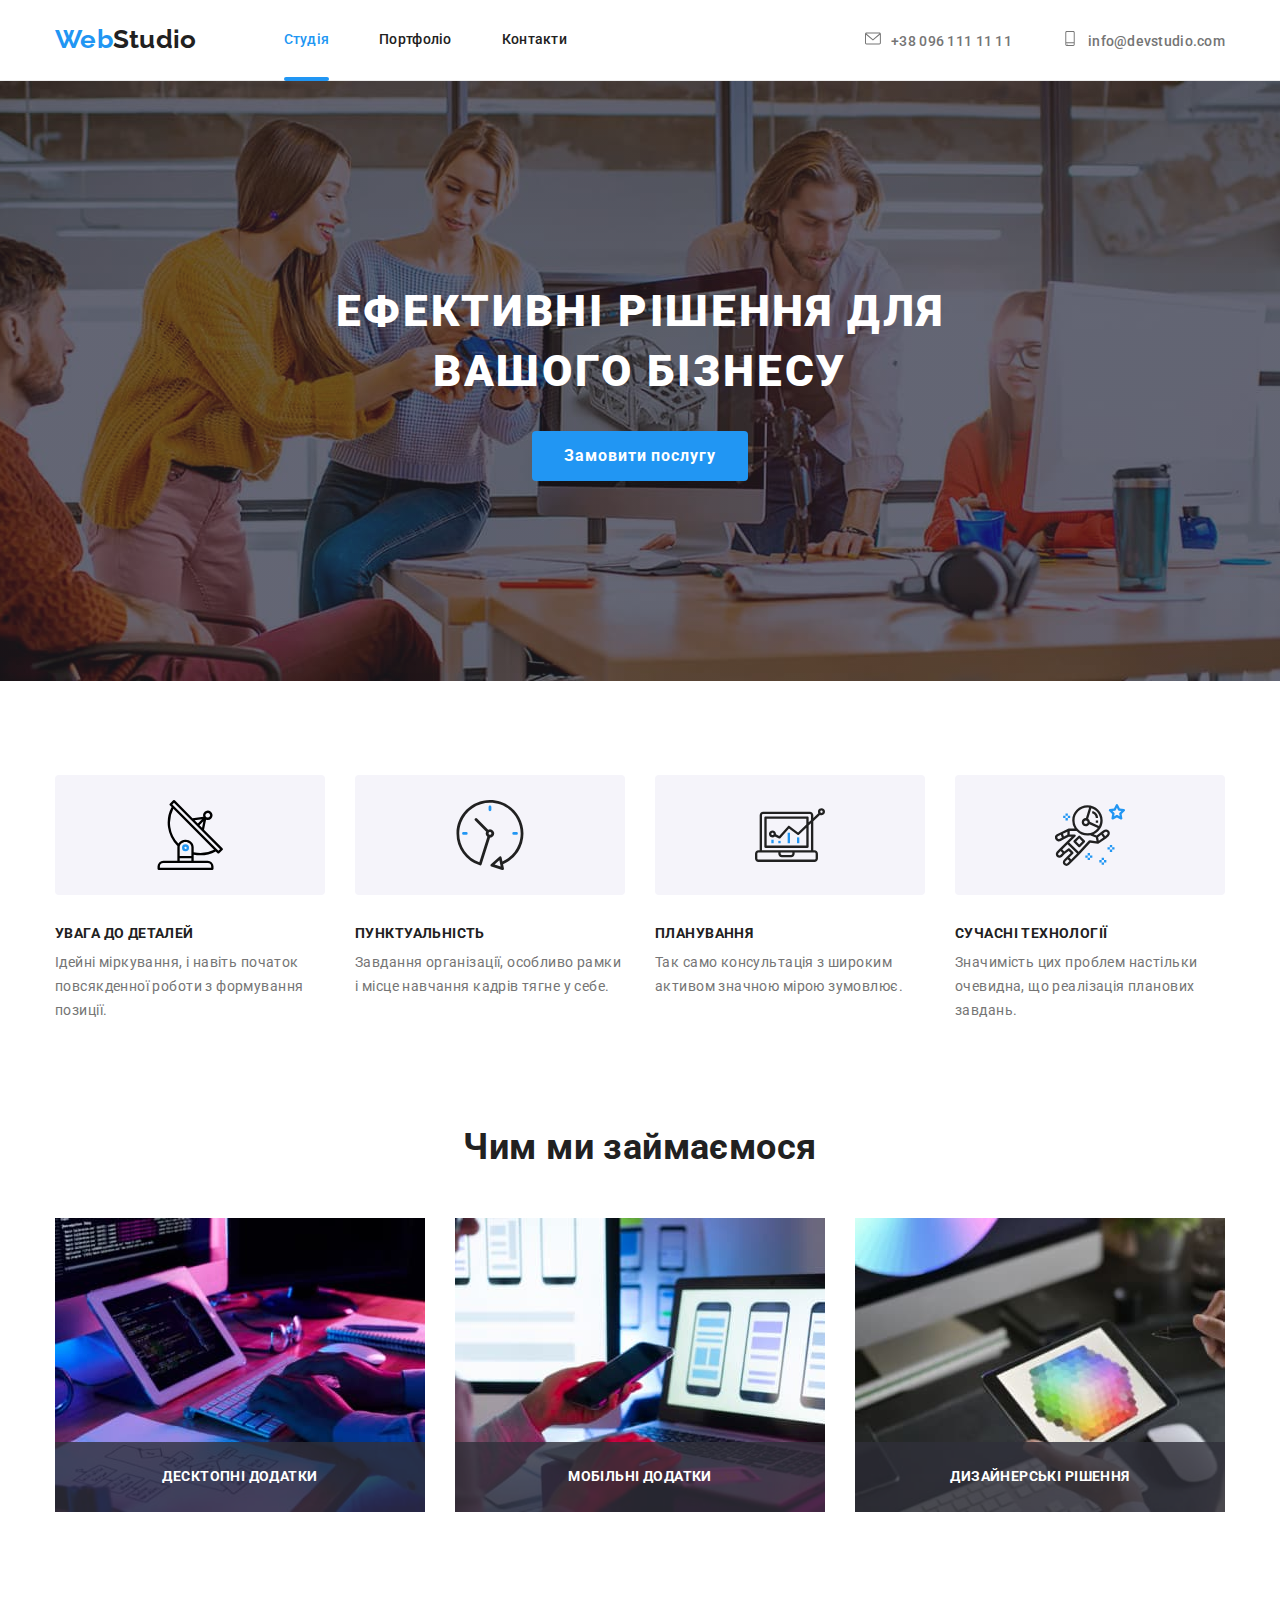
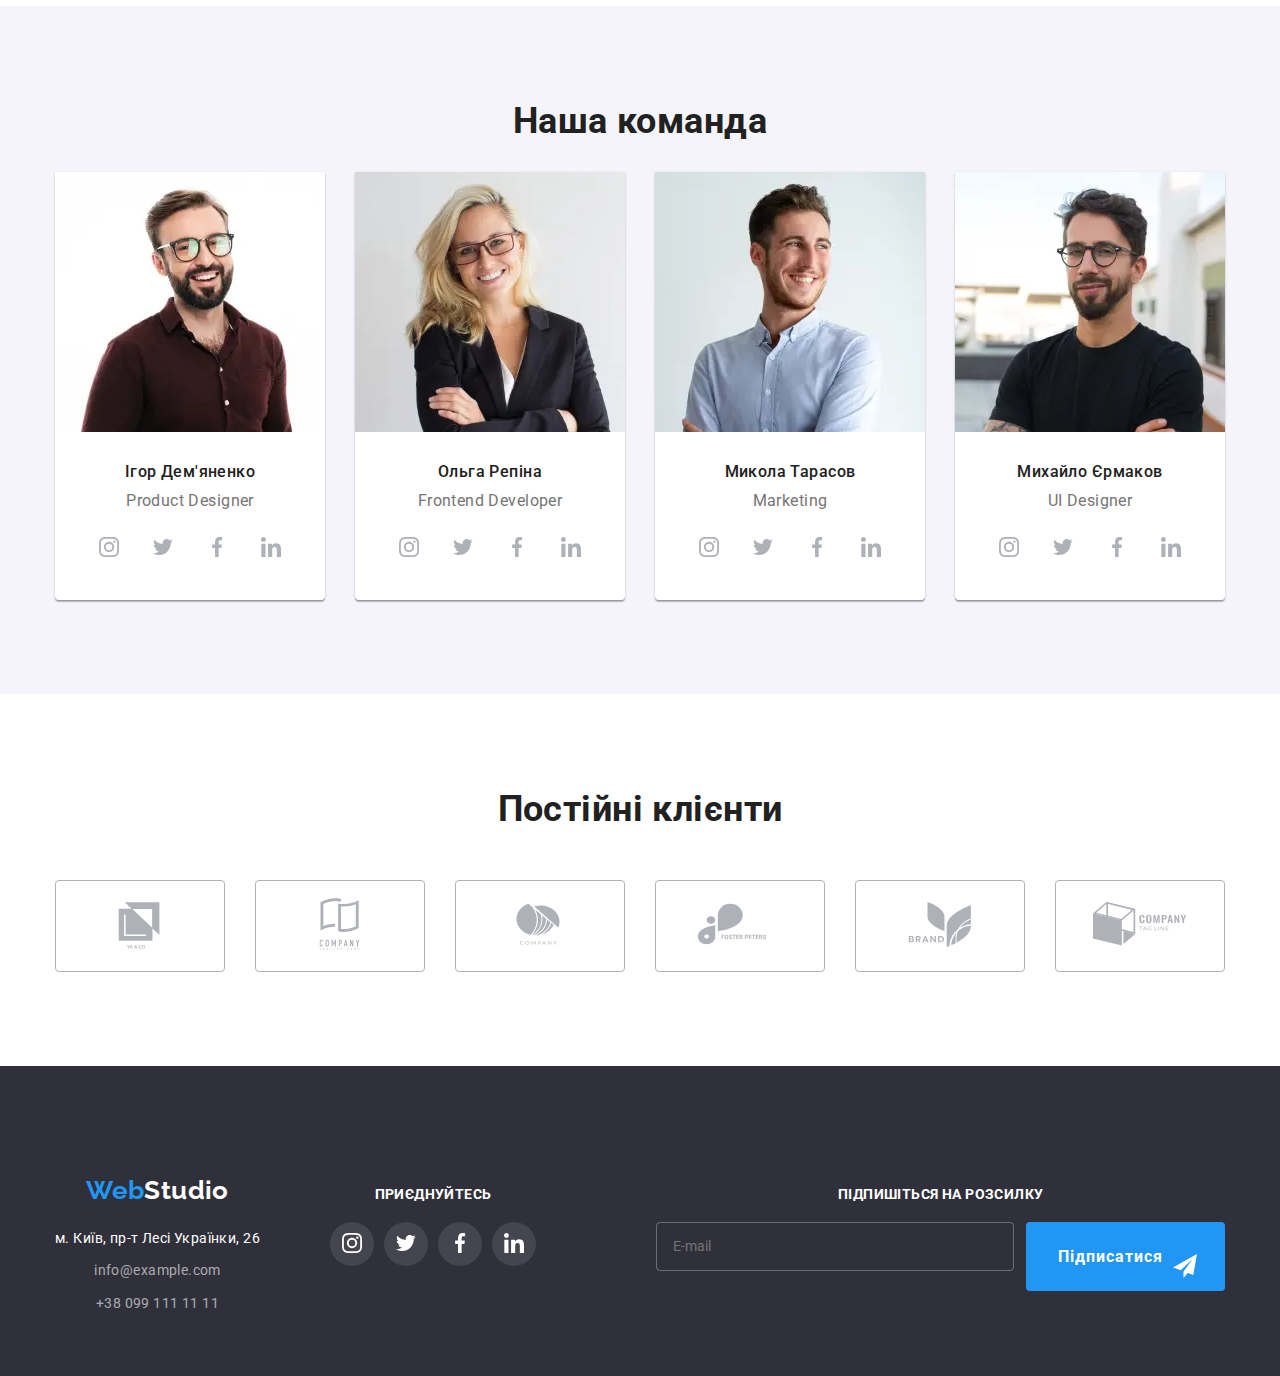
==== commit 98af988b: "min screen" ====
--- a/index.html
+++ b/index.html
@@ -472,76 +472,74 @@
         </section>
     </main>
     <!-- футер -->
-    <!-- <footer>
-        <div class="footer">
-            <div class="container">
-                <div class="footer__left">
-                    <a class="footer__logo link" href="./index.html">Web<span>Studio</span></a>
-                    <address class="address">
-                        <ul class="adress_list list">
-                            <li class=""><a class="address__location link" href="https://goo.gl/maps/E31LjMS4C6WuwfjZA"
-                                    target="_blank" rel="noopener nofollow noreferrer">м. Київ, пр-т Лесі Українки,
-                                    26</a></li>
-                            <li class="address__item"><a class="address__contact link"
-                                    href="mailto:info@example.com">info@example.com</a></li>
-                            <li class=""><a class="address__contact link" href="tel:+380961111111">+38 099 111 11 11</a>
-                            </li>
-                        </ul>
-                    </address>
-                </div>
-                <div class="footer__right">
-                    <p class="footer__title">приєднуйтесь</p>
-                    <ul class="socialmedia-list list">
-                        <li class="socialmedia-list__item footer-page">
-                            <a class="socialmedia__link link">
-                                <svg lang="en" aria-label="icon instagram" class="socialmedia-list__footer-icon"
-                                    width="20" height="20">
-                                    <use href="./images/icons.svg#icon-instagram"></use>
-                                </svg>
-                            </a>
+    <div class="footer">
+        <div class="container">
+            <div class="footer__left">
+                <a class="footer__logo link" href="./index.html">Web<span>Studio</span></a>
+                <address class="address">
+                    <ul class="adress_list list">
+                        <li class=""><a class="address__location link" href="https://goo.gl/maps/E31LjMS4C6WuwfjZA"
+                                target="_blank" rel="noopener nofollow noreferrer">м. Київ, пр-т Лесі Українки, 26</a>
                         </li>
-                        <li class="socialmedia-list__item footer-page">
-                            <a class="socialmedia__link link">
-                                <svg lang="en" aria-label="icon twitter" class="socialmedia-list__footer-icon"
-                                    width="20" height="20">
-                                    <use href="./images/icons.svg#icon-twitter"></use>
-                                </svg>
-                            </a>
-                        </li>
-                        <li class="socialmedia-list__item footer-page">
-                            <a class="socialmedia__link link">
-                                <svg lang="en" aria-label="icon facebook" class="socialmedia-list__footer-icon"
-                                    width="20" height="20">
-                                    <use href="./images/icons.svg#icon-facebook"></use>
-                                </svg>
-                            </a>
-                        </li>
-                        <li class="socialmedia-list__item footer-page">
-                            <a class="socialmedia__link link">
-                                <svg lang="en" aria-label="icon linkedin" class="socialmedia-list__footer-icon"
-                                    width="20" height="20">
-                                    <use href="./images/icons.svg#icon-linkedin"></use>
-                                </svg>
-                            </a>
+                        <li class="address__item"><a class="address__contact link"
+                                href="mailto:info@example.com">info@example.com</a></li>
+                        <li class=""><a class="address__contact link" href="tel:+380961111111">+38 099 111 11 11</a>
                         </li>
                     </ul>
-                </div>
-                <div class="footer__form-wrapper">
-                    <p class="footer__title">Підпишіться на розсилку</p>
-                    <form class="footer__form">
-                        <label class="user_email">
-                            <input type="email" placeholder="E-mail" class="footer__input">
-                        </label>
-                        <button type="submit" class="button">Підписатися <svg class="footer__icon-send" width="24"
-                                height="24">
-                                <use href="./images/icons.svg#icon-send"></use>
-                            </svg>
-                        </button>
-                    </form>
-                </div>
+                </address>
+            </div>
+            <div class="footer__right">
+                <p class="footer__title">приєднуйтесь</p>
+                <ul class="socialmedia-list list">
+                    <li class="socialmedia-list__item footer-page">
+                        <a class="socialmedia__link link">
+                            <svg lang="en" aria-label="icon instagram" class="socialmedia-list__footer-icon" width="20"
+                                height="20">
+                                <use href="./images/icons.svg#icon-instagram"></use>
+                            </svg>
+                        </a>
+                    </li>
+                    <li class="socialmedia-list__item footer-page">
+                        <a class="socialmedia__link link">
+                            <svg lang="en" aria-label="icon twitter" class="socialmedia-list__footer-icon" width="20"
+                                height="20">
+                                <use href="./images/icons.svg#icon-twitter"></use>
+                            </svg>
+                        </a>
+                    </li>
+                    <li class="socialmedia-list__item footer-page">
+                        <a class="socialmedia__link link">
+                            <svg lang="en" aria-label="icon facebook" class="socialmedia-list__footer-icon" width="20"
+                                height="20">
+                                <use href="./images/icons.svg#icon-facebook"></use>
+                            </svg>
+                        </a>
+                    </li>
+                    <li class="socialmedia-list__item footer-page">
+                        <a class="socialmedia__link link">
+                            <svg lang="en" aria-label="icon linkedin" class="socialmedia-list__footer-icon" width="20"
+                                height="20">
+                                <use href="./images/icons.svg#icon-linkedin"></use>
+                            </svg>
+                        </a>
+                    </li>
+                </ul>
+            </div>
+            <div class="footer__form-wrapper">
+                <p class="footer__title">Підпишіться на розсилку</p>
+                <form class="footer__form">
+                    <label class="user_email">
+                        <input type="email" placeholder="E-mail" class="footer__input">
+                    </label>
+                    <button type="submit" class="button">Підписатися <svg class="footer__icon-send" width="24"
+                            height="24">
+                            <use href="./images/icons.svg#icon-send"></use>
+                        </svg>
+                    </button>
+                </form>
             </div>
         </div>
-    </footer> -->
+    </div>
     <div class=" backdrop is-hidden" data-modal>
         <div class="modal">
             <button type="button" class="modal-close-btn" data-modal-close><svg width="18" height="18">
--- a/css/main.min.css
+++ b/css/main.min.css
@@ -1 +1 @@
-:root{--accent-color: #2196f3;--accent-btn-color: #188ce8;--text: #757575;--white: #ffffff;--maine: #212121;--background-secondary-color: #f5f4fa;--primery-font-family: Roboto, sans-serif;--background-color-dark: #2f303a;--header-border: #ececec;--border-color: #eeeeee;--bgc: #afb1b8;--transition-time: 250ms;--transition-timing-function: cubic-bezier(0.4, 0, 0.2, 1)}body{font-family:var(--primery-font-family);color:var(--text);background-color:var(--white);font-size:14px;letter-spacing:.03em}h1,h2,h3,h4,p{margin-top:0;margin-bottom:0}ul,ol{margin-top:0;margin-bottom:0;padding-left:0}img{display:block;max-width:100%;height:auto}button,a{cursor:pointer}.link{text-decoration:none}.list{list-style:none;padding:0;margin:0}.section{padding-top:94px;padding-bottom:94px}.container{padding-left:15px;padding-right:15px}@media screen and (min-width: 480px){.container{width:480px;margin-left:auto;margin-right:auto}}@media screen and (min-width: 768px){.container{width:768px}}@media screen and (min-width: 1200px){.container{width:1200px}}.visually-hidden{position:absolute;white-space:nowrap;width:1px;height:1px;overflow:hidden;border:0;padding:0;clip:rect(0 0 0 0);clip-path:inset(50%);margin:-1px}.button{font-family:var(--primery-font-family);background-color:var(--accent-color);color:var(--white);border:var(--accent-color);border-radius:4px;padding:10px 32px;letter-spacing:.06em;font-size:16px;font-weight:700;line-height:1.875;transition:background-color var(--transition-time) var(--transition-timing-function)}.button:hover,.button:focus{background-color:var(--accent-btn-color)}.is-hidden{opacity:0;visibility:hidden;pointer-events:none}.logo-header{font-size:26px;font-weight:700;line-height:1.1923076923;margin:24px 93px 25px auto;font-family:"Raleway";color:var(--accent-color)}.logo-header span{font-size:26px;font-weight:700;line-height:1.1923076923;font-family:"Raleway";color:var(--maine)}@media screen and (min-width: 468px){.logo-header{margin-right:87px}}.header{border-bottom:1px solid var(--header-border)}@media screen and (max-width: 767px){.header_container{display:flex;align-items:center;justify-content:space-between}.header{padding-top:16px;padding-bottom:16px}.mobile-contacts-menu.list{display:flex;margin-left:auto;column-gap:50px}}@media screen and (min-width: 768px){.mobile-menu{display:none}.mobile-modal__close-btn{display:none}.open-mobile-menu-btn{display:none}.mobile-modal__close-btn{display:none}.header>.container{display:flex;align-items:center}.navigation{display:flex;color:var(--maine);font-weight:500;line-height:1.14;letter-spacing:.02em;transition:color var(--transition-time) var(--transition-timing-function)}.navigation__list.list{display:flex;column-gap:50px}.navigation__item{position:relative}.current::after{display:inline-block;position:absolute;left:0;bottom:-1px;content:" ";width:100%;height:4px;border-radius:2px;background-color:var(--accent-color)}.contacts-menu{margin-left:auto;font-weight:500;letter-spacing:.02em;line-height:1.14;transition:color var(--transition-time) var(--transition-timing-function)}.contacts-menu.link{display:flex;align-items:center;justify-content:center;padding-top:32px;padding-bottom:32px}.contacts-menu:hover,.contacts-menu:focus{color:var(--accent-color)}.nav-contact{color:var(--text)}.navigation.link{display:block;padding-top:32px;padding-bottom:32px}.navigation:hover,.navigation:focus{color:var(--accent-color)}.nav-icon{margin-right:10px;fill:var(--text);transition:fill var(--transition-time) var(--transition-timing-function)}.nav-contact:hover .nav-icon,.nav-contact:focus .nav-icon{fill:var(--accent-color)}.navigation.current{color:var(--accent-color)}}@media screen and (min-width: 1200px){.contacts-menu.list{display:flex;margin-left:auto;column-gap:50px}}@media screen and (max-width: 767px){.navigation__list{display:none}.contacts-menu{display:none}.mobile-menu__container{position:relative;padding-left:40px}.mobile-menu.is-open{padding-bottom:48px;opacity:1;visibility:visible;pointer-events:auto}.mobile-menu{position:fixed;top:0;left:0;width:100%;height:100%;z-index:100;background-color:var(--white);opacity:0;visibility:hidden;pointer-events:none;transition:opacity var(--transition-time) var(--transition-timing-function)}.mobile-modal__close-btn{display:flex;position:absolute;top:21px;right:15px;justify-content:center;align-items:center;padding:0;line-height:0;border:none;background-color:rgba(0,0,0,0)}.mobile-modal__close-btn:hover{fill:var(--accent-color)}.mobile-modal__icon-close{width:30px;height:30px}.open-mobile-menu-btn{border:none;background-color:rgba(0,0,0,0);padding:0;line-height:0}.open-mobile-menu-btn__icon{width:40px;height:40px}.mobile-navigation__list{padding-top:48px;margin-bottom:302px}.mobile-navigation__link{font-size:40px;font-weight:500;line-height:1.175;letter-spacing:.02em;text-align:left;color:var(--maine)}.mobile-navigation__link:hover,.mobile-navigation__link:focus{color:var(--accent-color)}.mobile-navigation__link.current{color:var(--accent-color)}.mobile-navigation__item:not(:last-child){padding-bottom:32px}.mobile-contacts__menu{margin-bottom:64px}.mobile-contacts__link{font-size:30px;font-weight:400;line-height:1.3333333333;letter-spacing:.02em;text-align:left;color:var(--maine)}.mobile-contacts__link:not(:last-child){padding-bottom:32px}.mobile-contacts__link:hover,.mobile-contacts__link:focus{color:var(--accent-color)}.mobile-contacts__item:not(:last-child){padding-bottom:32px}.social-media{display:flex;column-gap:10px}.social-media__link{font-size:18px;font-weight:500;line-height:1.2222222222;letter-spacing:.02em;text-align:left;color:var(--accent-color)}.social-media__item:not(:last-child){border-right:1px solid rgba(33,33,33,.2);padding-right:10px}}.hero__title{color:var(--white);margin:0 auto;text-transform:uppercase;margin-bottom:30px;letter-spacing:.06em;font-size:26px;font-weight:900;line-height:1.6153846154;width:360px}.hero{margin-left:auto;margin-right:auto;background-color:#c4c4c4;text-align:center;background-image:linear-gradient(rgba(47, 48, 58, 0.4), rgba(47, 48, 58, 0.4)),url("/images/adaptive/hero-img-mobile.jpg");background-position:center;background-size:cover;max-width:1600px}@media screen and (min-device-pixel-ratio: 2)and (max-width: 767px),screen and (min-resolution: 192dpi)and (max-width: 767px),screen and (min-resolution: 2dppx)and (max-width: 767px){.hero{background-image:linear-gradient(rgba(47, 48, 58, 0.4), rgba(47, 48, 58, 0.4)),url("/images/adaptive/hero-img-mobile@2x.jpg")}}@media screen and (min-width: 768px){.hero{background-image:linear-gradient(rgba(47, 48, 58, 0.4), rgba(47, 48, 58, 0.4)),url("/images/adaptive/hero-img-tablet.jpg");padding:118px 0}.hero__title{font-size:26px;font-weight:900;line-height:1.6153846154;width:360px}}@media screen and (min-device-pixel-ratio: 2)and (min-width: 768px),screen and (min-resolution: 192dpi)and (min-width: 768px),screen and (min-resolution: 2dppx)and (min-width: 768px){.hero{background-image:linear-gradient(rgba(47, 48, 58, 0.4), rgba(47, 48, 58, 0.4)),url("/images/adaptive/hero-img-tablet@2x.jpg")}}@media screen and (min-width: 1200px){.hero{background-image:linear-gradient(rgba(47, 48, 58, 0.4), rgba(47, 48, 58, 0.4)),url("/images/adaptive/hero-img-desktop.jpg");padding:200px 0}.hero__title{width:696px;font-size:44px;font-weight:900;line-height:1.3636363636}}@media screen and (min-device-pixel-ratio: 2)and (min-width: 1200px),screen and (min-resolution: 192dpi)and (min-width: 1200px),screen and (min-resolution: 2dppx)and (min-width: 1200px){.hero{background-image:linear-gradient(rgba(47, 48, 58, 0.4), rgba(47, 48, 58, 0.4)),url("/images/adaptive/hero-img-desktop@2x.jpg")}}.features{padding-bottom:0}.features-title{font-size:14px;font-weight:700;line-height:1.1428571429;text-transform:uppercase;margin-bottom:10px;color:var(--maine)}.icon-wrapper{display:flex;align-items:center;justify-content:center;height:120px;border-radius:4px;margin-bottom:30px;background-color:var(--background-secondary-color)}.features-text{line-height:1.7;color:var(--text)}@media screen and (min-width: 480px){.icon-wrapper{display:flex;align-items:center;justify-content:center;width:270px;width:100%}.features-text{width:100%;margin-bottom:10px}}@media screen and (min-width: 768px){.features-list{display:flex;flex-direction:row;flex-wrap:wrap;gap:30px}.icon-wrapper{width:354px}.features-text{width:354px}}@media screen and (min-width: 1200px){.features-list{display:flex;gap:30px}.features-text{line-height:1.7;width:270px;color:var(--text)}.icon-wrapper{width:270px}}@media screen and (max-width: 1199px){.examples{display:none}}.examples-title{font-size:36px;font-weight:700;line-height:1.1666666667;color:var(--maine);text-align:center;margin-bottom:50px}.examples-list.list{position:relative;display:flex;column-gap:30px}.examples-img-item{position:relative}.overlay-text{position:absolute;bottom:20px;left:50%;transform:translate(-50%, -50%);text-transform:uppercase;font-weight:700;text-align:center;color:var(--white);z-index:4}.examples-overlay{position:absolute;width:100%;height:70px;bottom:0px;background-color:rgba(47,48,58,.8)}.team{background-color:var(--background-secondary-color)}.team__title{font-size:36px;font-weight:700;line-height:1.1666666667;margin-bottom:50px;color:var(--maine);text-align:center;color:var(--maine)}.team__member{margin-bottom:10px;text-align:center;font-size:16px;font-weight:500;line-height:1.19;color:var(--maine)}.team__position{margin-bottom:16px;text-align:center;font-weight:400;font-size:16px;line-height:1.19}.team__img{margin-bottom:30px}.team__card{background-color:var(--white);box-shadow:0px 1px 3px rgba(0,0,0,.12),0px 1px 1px rgba(0,0,0,.14),0px 2px 1px rgba(0,0,0,.2);border-radius:0px 0px 4px 4px}@media screen and (min-width: 480px){.team__title{font-size:28px;font-weight:700;line-height:1.1785714286;margin-bottom:30px;text-align:center}}@media screen and (min-width: 768px){.team__list.list{display:flex;flex-wrap:wrap;gap:30px}}@media screen and (min-width: 1200px){.team__list.list{display:flex;column-gap:30px}.team__title{font-size:36px;font-weight:700;line-height:1.1666666667}}.socialmedia-list{display:flex;justify-content:center;align-items:center;column-gap:10px;margin-bottom:30px}.socialmedia-list__icon{fill:var(--bgc);background-color:rgba(0,0,0,0)}.socialmedia-list__item:hover .socialmedia-list__icon,.socialmedia-list__item:focus .socialmedia-list__icon{fill:var(--white)}.socialmedia-list__item{display:flex;align-items:center;justify-content:center;width:44px;height:44px;border-radius:50%;background-color:rgba(0,0,0,0);transition:background-color var(--transition-time) var(--transition-timing-function),fill var(--transition-time) var(--transition-timing-function)}.socialmedia-list__item:hover,.socialmedia-list__item:focus{background-color:var(--accent-color)}.clients__title{font-size:28px;font-weight:700;line-height:1.1785714286;text-align:center;margin-bottom:50px;color:var(--maine)}.clients__list{display:flex;align-items:center;justify-content:center;column-gap:30px}.clients__item{display:flex;align-items:center;justify-content:center;height:92px;border:1px solid var(--bgc);border-radius:4px;background-color:var(--white);transition:border var(--transition-time) var(--transition-timing-function)}.clients__item:hover,.clients__item:focus{border:1px solid var(--accent-color)}.clients__logo{fill:var(--bgc);transition:fill var(--transition-time) var(--transition-timing-function)}.clients__item:hover .clients__logo,.clients__item:focus .clients__logo{fill:var(--accent-color)}@media screen and (min-width: 480px){.clients__list.list{display:flex;flex-wrap:wrap;gap:30px}.clients__item{width:210px}}@media screen and (min-width: 768px){.clients__list.list{display:flex;column-gap:30px}.clients__item{width:226px}}@media screen and (min-width: 1200px){.clients__item{width:170px}.clients__title{font-size:36px;font-weight:700;line-height:1.1666666667}}.footer{padding:60px 0;background-color:var(--background-color-dark)}.footer .container{display:flex;align-items:baseline}.footer>.container .footer__logo{font-size:26px;font-weight:700;line-height:1.1923076923;font-family:"Raleway",sans-serif;color:var(--accent-color);transition:color var(--transition-time) var(--transition-timing-function)}.footer__left{margin-right:70px}.footer__form-wrapper{margin-left:auto}.adress_list{font-style:normal;line-height:1.71;color:var(--white)}.address__location{display:inline-block;margin-bottom:9px;line-height:24px;color:var(--white);transition:color var(--transition-time) var(--transition-timing-function)}.address__contact{color:rgba(255,255,255,.6);transition:color var(--transition-time) var(--transition-timing-function)}.address__item{margin-bottom:9px}.address :hover,.address :focus{color:var(--accent-color)}.footer__title{font-size:14px;font-weight:700;line-height:1.1428571429;text-transform:uppercase;margin-bottom:20px;color:var(--white)}.socialmedia-list__item.footer-page{background-color:rgba(255,255,255,.1)}.socialmedia-list__footer-icon{fill:var(--white);transition:background-color var(--transition-time) var(--transition-timing-function)}.socialmedia-list__item.footer-page:hover,.socialmedia-list__item.footer-page:focus{background-color:var(--accent-color)}.footer__right>.socialmedia-list{margin-bottom:0}.footer__input{display:block;width:358px;padding-top:15px;padding-left:16px;padding-bottom:15px;border:1px solid rgba(255,255,255,.3);border-radius:4px;margin-right:12px;background-color:rgba(0,0,0,0);color:var(--white)}.footer__form>.button{padding-right:62px}.footer__form{position:relative;display:flex}.footer__icon-send{position:absolute;bottom:13px;right:28px}.footer__logo span{font-size:26px;font-weight:700;line-height:1.1923076923;font-family:"Raleway";color:var(--white);transition:color var(--transition-time) var(--transition-timing-function)}.footer__logo.link{display:inline-block;margin-bottom:20px}.footer__logo:hover,.footer__logo:focus{color:var(--accent-color)}.footer__logo>span:hover,.footer__logo>span:focus{color:var(--accent-color)}.backdrop{position:fixed;top:0;left:0;width:100%;height:100%;z-index:100;background:rgba(0,0,0,.2);transition:opacity 400ms ease-in,visibility 400ms ease-in}.modal{position:absolute;top:50%;left:50%;transform:translate(-50%, -50%);padding:40px;width:528px;height:581px;border-radius:4px;box-shadow:0px 1px 3px rgba(0,0,0,.12),0px 1px 1px rgba(0,0,0,.14),0px 2px 1px rgba(0,0,0,.2);background-color:var(--white)}.modal-close-btn{display:flex;position:absolute;top:8px;right:8px;justify-content:center;align-items:center;padding:0;width:30px;height:30px;border-radius:50%;border:1px solid rgba(0,0,0,.1);background-color:rgba(0,0,0,0)}.modal-close-btn:hover{fill:var(--accent-color)}.modal-form-title{font-weight:700;font-size:20px;line-height:1.15;text-align:center;color:var(--maine);margin-bottom:12px;text-align:center}.form-label{display:block;margin-bottom:4px}.modal-form-input{display:block;width:100%;height:40px;font:inherit;margin:0 auto;margin-bottom:10px;padding-left:42px;border:1px solid rgba(33,33,33,.2);border-radius:4px;cursor:pointer;transition:border-color var(--transition-time) var(--transition-timing-function)}.modal-form-input:focus{border-color:var(--accent-color);outline:none}.modal-form-label-desc{display:block;margin-bottom:4px;font-size:12px;line-height:1.16;letter-spacing:.01em;color:#757575}.textarea{width:100%;height:120px;resize:none;padding:12px 16px;margin-bottom:20px;color:#000}.textarea::placeholder{font-size:12px;line-height:1.16;letter-spacing:.01em;color:rgba(117,117,117,.5)}.modal-form-input-wrapper{position:relative;display:block}.modal-form-checkbox-desc{position:relative;margin-bottom:30px}.modal-terms-field{position:relative}.form-icon{position:absolute;top:50%;transform:translateY(-50%);left:7px;transition:fill var(--transition-time) var(--transition-timing-function)}.modal-form-input:focus+.form-icon{fill:var(--accent-color)}.modal-form-checkbox-field{display:flex;align-items:center;justify-content:center;margin-bottom:30px;line-height:1.71}.form-icon-checkbox{width:16px;height:15px;border:2px solid var(--maine);cursor:pointer;border-radius:3px;margin-right:7px;fill:rgba(0,0,0,0)}.modal-form-checkbox:checked+.form-icon-checkbox{background-color:var(--accent-color);border:none}.modal-form-checkbox:checked+.form-icon-checkbox{box-shadow:0 0 0 2px rgba(0,0,255,.5)}.form-icon-checkbox-icon{display:none;fill:var(--transition-timing-function)}.modal-form-checkbox:checked+.form-icon-checkbox>.form-icon-checkbox-icon{display:block}.modal-form-checkbox{position:absolute;appearance:none}.modal-terms{color:var(--accent-color)}.button.form{display:block;margin-left:auto;margin-right:auto;box-shadow:0px 4px 4px rgba(0,0,0,.15)}@media screen and (max-width: 769px){.modal{width:450px;height:609px}.modal-form-checkbox-field{font-size:12px;font-weight:400;line-height:1.1666666667}.modal-terms{font-size:12px;font-weight:400;line-height:1.1666666667}}.projects{background-color:var(--white)}.projects__list{display:flex;justify-content:center;flex-wrap:wrap;gap:30px}.projects__link{display:block;transition:box-shadow var(--transition-time) var(--transition-timing-function)}.projects__link:hover,.projects__link:focus{box-shadow:0px 1px 1px rgba(0,0,0,.12),0px 4px 4px rgba(0,0,0,.06),1px 4px 6px rgba(0,0,0,.16)}.projects__wrapper{position:relative;overflow:hidden}.projects__overlay{font-size:18px;font-weight:400;line-height:1.5555555556;position:absolute;text-align:left;overflow:auto;width:100%;height:100%;top:0;left:0;padding:63px 24px;transform:translateY(100%);transition:transform var(--transition-time) var(--transition-timing-function);color:var(--white);background-color:rgba(33,150,243,.9)}.projects__link:hover .projects__overlay,.projects__link:focus .projects__overlay{transform:translate(0)}.projects__buttons-filter-item{font-size:16px;font-weight:500;line-height:1.625;font-family:var(--primery-font-family);border:0;border-radius:4px;padding:6px 22px;text-align:center;background-color:var(--background-secondary-color);transition:color var(--transition-time) var(--transition-timing-function),background-color var(--transition-time) var(--transition-timing-function)}.projects__buttons-filter-item:hover,.projects__buttons-filter-item:focus{color:var(--white);background-color:var(--accent-color)}.projects__buttons-filter.list{display:flex;justify-content:center;column-gap:8px;margin-bottom:50px}.projects__title{font-size:18px;font-weight:700;line-height:2;margin-bottom:4px;color:var(--maine);letter-spacing:.06em}.projects__text{font-size:16px;font-weight:400;line-height:1.875;color:var(--text)}.project__description{border-left:1px solid var(--border-color);border-right:1px solid var(--border-color);border-bottom:1px solid var(--border-color);padding:20px 24px}/*# sourceMappingURL=main.min.css.map */+:root{--accent-color: #2196f3;--accent-btn-color: #188ce8;--text: #757575;--white: #ffffff;--maine: #212121;--background-secondary-color: #f5f4fa;--primery-font-family: Roboto, sans-serif;--background-color-dark: #2f303a;--header-border: #ececec;--border-color: #eeeeee;--bgc: #afb1b8;--transition-time: 250ms;--transition-timing-function: cubic-bezier(0.4, 0, 0.2, 1)}body{font-family:var(--primery-font-family);color:var(--text);background-color:var(--white);font-size:14px;letter-spacing:.03em}h1,h2,h3,h4,p{margin-top:0;margin-bottom:0}ul,ol{margin-top:0;margin-bottom:0;padding-left:0}img{display:block;max-width:100%;height:auto}button,a{cursor:pointer}.link{text-decoration:none}.list{list-style:none;padding:0;margin:0}.section{padding-top:94px;padding-bottom:94px}.container{padding-left:15px;padding-right:15px}@media screen and (min-width: 480px){.container{width:480px;margin-left:auto;margin-right:auto}}@media screen and (min-width: 768px){.container{width:768px}}@media screen and (min-width: 1200px){.container{width:1200px}}.visually-hidden{position:absolute;white-space:nowrap;width:1px;height:1px;overflow:hidden;border:0;padding:0;clip:rect(0 0 0 0);clip-path:inset(50%);margin:-1px}.button{font-family:var(--primery-font-family);background-color:var(--accent-color);color:var(--white);border:var(--accent-color);border-radius:4px;padding:10px 32px;letter-spacing:.06em;font-size:16px;font-weight:700;line-height:1.875;transition:background-color var(--transition-time) var(--transition-timing-function)}.button:hover,.button:focus{background-color:var(--accent-btn-color)}.is-hidden{opacity:0;visibility:hidden;pointer-events:none}.logo-header{font-size:26px;font-weight:700;line-height:1.1923076923;margin:24px 93px 25px auto;font-family:"Raleway";color:var(--accent-color)}.logo-header span{font-size:26px;font-weight:700;line-height:1.1923076923;font-family:"Raleway";color:var(--maine)}@media screen and (min-width: 468px){.logo-header{margin-right:87px}}.header{border-bottom:1px solid var(--header-border)}@media screen and (max-width: 767px){.header_container{display:flex;align-items:center;justify-content:space-between}.header{padding-top:16px;padding-bottom:16px}.mobile-contacts-menu.list{display:flex;margin-left:auto;column-gap:50px}}@media screen and (min-width: 768px){.mobile-menu{display:none}.mobile-modal__close-btn{display:none}.open-mobile-menu-btn{display:none}.mobile-modal__close-btn{display:none}.header>.container{display:flex;align-items:center}.navigation{display:flex;color:var(--maine);font-weight:500;line-height:1.14;letter-spacing:.02em;transition:color var(--transition-time) var(--transition-timing-function)}.navigation__list.list{display:flex;column-gap:50px}.navigation__item{position:relative}.current::after{display:inline-block;position:absolute;left:0;bottom:-1px;content:" ";width:100%;height:4px;border-radius:2px;background-color:var(--accent-color)}.contacts-menu{margin-left:auto;font-weight:500;letter-spacing:.02em;line-height:1.14;transition:color var(--transition-time) var(--transition-timing-function)}.contacts-menu.link{display:flex;align-items:center;justify-content:center;padding-top:32px;padding-bottom:32px}.contacts-menu:hover,.contacts-menu:focus{color:var(--accent-color)}.nav-contact{color:var(--text)}.navigation.link{display:block;padding-top:32px;padding-bottom:32px}.navigation:hover,.navigation:focus{color:var(--accent-color)}.nav-icon{margin-right:10px;fill:var(--text);transition:fill var(--transition-time) var(--transition-timing-function)}.nav-contact:hover .nav-icon,.nav-contact:focus .nav-icon{fill:var(--accent-color)}.navigation.current{color:var(--accent-color)}}@media screen and (min-width: 1200px){.contacts-menu.list{display:flex;margin-left:auto;column-gap:50px}}@media screen and (max-width: 767px){.navigation__list{display:none}.contacts-menu{display:none}.mobile-menu__container{position:relative;padding-left:40px}.mobile-menu.is-open{padding-bottom:48px;opacity:1;visibility:visible;pointer-events:auto}.mobile-menu{position:fixed;top:0;left:0;width:100%;height:100%;z-index:100;background-color:var(--white);opacity:0;visibility:hidden;pointer-events:none;transition:opacity var(--transition-time) var(--transition-timing-function)}.mobile-modal__close-btn{display:flex;position:absolute;top:21px;right:15px;justify-content:center;align-items:center;padding:0;line-height:0;border:none;background-color:rgba(0,0,0,0)}.mobile-modal__close-btn:hover{fill:var(--accent-color)}.mobile-modal__icon-close{width:30px;height:30px}.open-mobile-menu-btn{border:none;background-color:rgba(0,0,0,0);padding:0;line-height:0}.open-mobile-menu-btn__icon{width:40px;height:40px}.mobile-navigation__list{padding-top:48px;margin-bottom:302px}.mobile-navigation__link{font-size:40px;font-weight:500;line-height:1.175;letter-spacing:.02em;text-align:left;color:var(--maine)}.mobile-navigation__link:hover,.mobile-navigation__link:focus{color:var(--accent-color)}.mobile-navigation__link.current{color:var(--accent-color)}.mobile-navigation__item:not(:last-child){padding-bottom:32px}.mobile-contacts__menu{margin-bottom:64px}.mobile-contacts__link{font-size:30px;font-weight:400;line-height:1.3333333333;letter-spacing:.02em;text-align:left;color:var(--maine)}.mobile-contacts__link:not(:last-child){padding-bottom:32px}.mobile-contacts__link:hover,.mobile-contacts__link:focus{color:var(--accent-color)}.mobile-contacts__item:not(:last-child){padding-bottom:32px}.social-media{display:flex;column-gap:10px}.social-media__link{font-size:18px;font-weight:500;line-height:1.2222222222;letter-spacing:.02em;text-align:left;color:var(--accent-color)}.social-media__item:not(:last-child){border-right:1px solid rgba(33,33,33,.2);padding-right:10px}}.hero__title{color:var(--white);margin:0 auto;text-transform:uppercase;margin-bottom:30px;letter-spacing:.06em;font-size:26px;font-weight:900;line-height:1.6153846154;width:360px}.hero{margin-left:auto;margin-right:auto;background-color:#c4c4c4;text-align:center;background-image:linear-gradient(rgba(47, 48, 58, 0.4), rgba(47, 48, 58, 0.4)),url("/images/adaptive/hero-img-mobile.jpg");background-position:center;background-size:cover;max-width:1600px}@media screen and (min-device-pixel-ratio: 2)and (max-width: 767px),screen and (min-resolution: 192dpi)and (max-width: 767px),screen and (min-resolution: 2dppx)and (max-width: 767px){.hero{background-image:linear-gradient(rgba(47, 48, 58, 0.4), rgba(47, 48, 58, 0.4)),url("/images/adaptive/hero-img-mobile@2x.jpg")}}@media screen and (min-width: 768px){.hero{background-image:linear-gradient(rgba(47, 48, 58, 0.4), rgba(47, 48, 58, 0.4)),url("/images/adaptive/hero-img-tablet.jpg");padding:118px 0}.hero__title{font-size:26px;font-weight:900;line-height:1.6153846154;width:360px}}@media screen and (min-device-pixel-ratio: 2)and (min-width: 768px),screen and (min-resolution: 192dpi)and (min-width: 768px),screen and (min-resolution: 2dppx)and (min-width: 768px){.hero{background-image:linear-gradient(rgba(47, 48, 58, 0.4), rgba(47, 48, 58, 0.4)),url("/images/adaptive/hero-img-tablet@2x.jpg")}}@media screen and (min-width: 1200px){.hero{background-image:linear-gradient(rgba(47, 48, 58, 0.4), rgba(47, 48, 58, 0.4)),url("/images/adaptive/hero-img-desktop.jpg");padding:200px 0}.hero__title{width:696px;font-size:44px;font-weight:900;line-height:1.3636363636}}@media screen and (min-device-pixel-ratio: 2)and (min-width: 1200px),screen and (min-resolution: 192dpi)and (min-width: 1200px),screen and (min-resolution: 2dppx)and (min-width: 1200px){.hero{background-image:linear-gradient(rgba(47, 48, 58, 0.4), rgba(47, 48, 58, 0.4)),url("/images/adaptive/hero-img-desktop@2x.jpg")}}.features{padding-bottom:0}.features-title{font-size:14px;font-weight:700;line-height:1.1428571429;text-transform:uppercase;margin-bottom:10px;color:var(--maine)}.icon-wrapper{display:flex;align-items:center;justify-content:center;height:120px;border-radius:4px;margin-bottom:30px;background-color:var(--background-secondary-color)}.features-text{line-height:1.7;color:var(--text)}@media screen and (min-width: 480px){.icon-wrapper{display:flex;align-items:center;justify-content:center;width:270px;width:100%}.features-text{width:100%;margin-bottom:10px}}@media screen and (min-width: 768px){.features-list{display:flex;flex-direction:row;flex-wrap:wrap;gap:30px}.icon-wrapper{width:354px}.features-text{width:354px}}@media screen and (min-width: 1200px){.features-list{display:flex;gap:30px}.features-text{line-height:1.7;width:270px;color:var(--text)}.icon-wrapper{width:270px}}@media screen and (max-width: 1199px){.examples{display:none}}.examples-title{font-size:36px;font-weight:700;line-height:1.1666666667;color:var(--maine);text-align:center;margin-bottom:50px}.examples-list.list{position:relative;display:flex;column-gap:30px}.examples-img-item{position:relative}.overlay-text{position:absolute;bottom:20px;left:50%;transform:translate(-50%, -50%);text-transform:uppercase;font-weight:700;text-align:center;color:var(--white);z-index:4}.examples-overlay{position:absolute;width:100%;height:70px;bottom:0px;background-color:rgba(47,48,58,.8)}.team{background-color:var(--background-secondary-color)}.team__title{font-size:36px;font-weight:700;line-height:1.1666666667;margin-bottom:50px;color:var(--maine);text-align:center;color:var(--maine)}.team__member{margin-bottom:10px;text-align:center;font-size:16px;font-weight:500;line-height:1.19;color:var(--maine)}.team__position{margin-bottom:16px;text-align:center;font-weight:400;font-size:16px;line-height:1.19}.team__img{margin-bottom:30px}.team__card{background-color:var(--white);box-shadow:0px 1px 3px rgba(0,0,0,.12),0px 1px 1px rgba(0,0,0,.14),0px 2px 1px rgba(0,0,0,.2);border-radius:0px 0px 4px 4px}@media screen and (min-width: 480px){.team__title{font-size:28px;font-weight:700;line-height:1.1785714286;margin-bottom:30px;text-align:center}}@media screen and (min-width: 768px){.team__list.list{display:flex;flex-wrap:wrap;gap:30px}}@media screen and (min-width: 1200px){.team__list.list{display:flex;column-gap:30px}.team__title{font-size:36px;font-weight:700;line-height:1.1666666667}}.socialmedia-list{display:flex;justify-content:center;align-items:center;column-gap:10px;margin-bottom:30px}.socialmedia-list__icon{fill:var(--bgc);background-color:rgba(0,0,0,0)}.socialmedia-list__item:hover .socialmedia-list__icon,.socialmedia-list__item:focus .socialmedia-list__icon{fill:var(--white)}.socialmedia-list__item{display:flex;align-items:center;justify-content:center;width:44px;height:44px;border-radius:50%;background-color:rgba(0,0,0,0);transition:background-color var(--transition-time) var(--transition-timing-function),fill var(--transition-time) var(--transition-timing-function)}.socialmedia-list__item:hover,.socialmedia-list__item:focus{background-color:var(--accent-color)}.clients__title{font-size:28px;font-weight:700;line-height:1.1785714286;text-align:center;margin-bottom:50px;color:var(--maine)}.clients__list{display:flex;align-items:center;justify-content:center;column-gap:30px}.clients__item{display:flex;align-items:center;justify-content:center;height:92px;border:1px solid var(--bgc);border-radius:4px;background-color:var(--white);transition:border var(--transition-time) var(--transition-timing-function)}.clients__item:hover,.clients__item:focus{border:1px solid var(--accent-color)}.clients__logo{fill:var(--bgc);transition:fill var(--transition-time) var(--transition-timing-function)}.clients__item:hover .clients__logo,.clients__item:focus .clients__logo{fill:var(--accent-color)}@media screen and (min-width: 480px){.clients__list.list{display:flex;flex-wrap:wrap;gap:30px}.clients__item{width:210px}}@media screen and (min-width: 768px){.clients__list.list{display:flex;column-gap:30px}.clients__item{width:226px}}@media screen and (min-width: 1200px){.clients__item{width:170px}.clients__title{font-size:36px;font-weight:700;line-height:1.1666666667}}.footer{padding:60px 0;background-color:var(--background-color-dark)}.footer>.container .footer__logo{font-size:26px;font-weight:700;line-height:1.1923076923;font-family:"Raleway",sans-serif;color:var(--accent-color);transition:color var(--transition-time) var(--transition-timing-function)}.footer__input{display:block;padding-top:15px;padding-left:16px;padding-bottom:15px;border:1px solid rgba(255,255,255,.3);border-radius:4px;background-color:rgba(0,0,0,0);color:var(--white)}@media screen and (min-width: 480px){.footer__left{text-align:center}.footer__input{width:450px;margin-bottom:20px;display:block;margin-left:auto;margin-right:auto}.address__item{margin-bottom:8px}.address__location{margin-bottom:8px}.footer__title{margin-top:60px;text-align:center}.footer__form>.button{position:relative;display:block;margin-left:auto;margin-right:auto}.footer__form>.button{padding-right:62px}}@media screen and (min-width: 768px){.footer .container{display:flex;justify-content:space-around;align-items:baseline;flex-wrap:wrap}}@media screen and (min-width: 1200px){.footer .container{display:flex;align-items:baseline}.footer .footer__left{margin-right:70px}.footer .footer__form-wrapper{margin-left:auto}.footer .footer__form>.button{padding-right:62px}.footer .footer__form{position:relative;display:flex}.footer .footer__input{width:358px;margin-right:12px}.footer__left{margin-right:70px}.footer__form-wrapper{margin-left:auto}.footer__form>.button{padding-right:62px}.footer__form{position:relative;display:flex}.footer__input{width:358px;margin-right:12px}.address__location{margin-bottom:9px}.address__item{margin-bottom:9px}}.adress_list{font-style:normal;line-height:1.71;color:var(--white)}.address__location{display:inline-block;line-height:24px;color:var(--white);transition:color var(--transition-time) var(--transition-timing-function)}.address__contact{color:rgba(255,255,255,.6);transition:color var(--transition-time) var(--transition-timing-function)}.address :hover,.address :focus{color:var(--accent-color)}.footer__title{font-size:14px;font-weight:700;line-height:1.1428571429;text-transform:uppercase;margin-bottom:20px;color:var(--white)}.socialmedia-list__item.footer-page{background-color:rgba(255,255,255,.1)}.socialmedia-list__footer-icon{fill:var(--white);transition:background-color var(--transition-time) var(--transition-timing-function)}.socialmedia-list__item.footer-page:hover,.socialmedia-list__item.footer-page:focus{background-color:var(--accent-color)}.footer__right>.socialmedia-list{margin-bottom:0}.footer__icon-send{position:absolute;bottom:13px;right:28px}.footer__logo span{font-size:26px;font-weight:700;line-height:1.1923076923;font-family:"Raleway";color:var(--white);transition:color var(--transition-time) var(--transition-timing-function)}.footer__logo.link{display:inline-block;margin-bottom:20px}.footer__logo:hover,.footer__logo:focus{color:var(--accent-color)}.footer__logo>span:hover,.footer__logo>span:focus{color:var(--accent-color)}.backdrop{position:fixed;top:0;left:0;width:100%;height:100%;z-index:100;background:rgba(0,0,0,.2);transition:opacity 400ms ease-in,visibility 400ms ease-in}.modal{position:absolute;top:50%;left:50%;transform:translate(-50%, -50%);padding:40px;width:528px;height:581px;border-radius:4px;box-shadow:0px 1px 3px rgba(0,0,0,.12),0px 1px 1px rgba(0,0,0,.14),0px 2px 1px rgba(0,0,0,.2);background-color:var(--white)}.modal-close-btn{display:flex;position:absolute;top:8px;right:8px;justify-content:center;align-items:center;padding:0;width:30px;height:30px;border-radius:50%;border:1px solid rgba(0,0,0,.1);background-color:rgba(0,0,0,0)}.modal-close-btn:hover{fill:var(--accent-color)}.modal-form-title{font-weight:700;font-size:20px;line-height:1.15;text-align:center;color:var(--maine);margin-bottom:12px;text-align:center}.form-label{display:block;margin-bottom:4px}.modal-form-input{display:block;width:100%;height:40px;font:inherit;margin:0 auto;margin-bottom:10px;padding-left:42px;border:1px solid rgba(33,33,33,.2);border-radius:4px;cursor:pointer;transition:border-color var(--transition-time) var(--transition-timing-function)}.modal-form-input:focus{border-color:var(--accent-color);outline:none}.modal-form-label-desc{display:block;margin-bottom:4px;font-size:12px;line-height:1.16;letter-spacing:.01em;color:#757575}.textarea{width:100%;height:120px;resize:none;padding:12px 16px;margin-bottom:20px;color:#000}.textarea::placeholder{font-size:12px;line-height:1.16;letter-spacing:.01em;color:rgba(117,117,117,.5)}.modal-form-input-wrapper{position:relative;display:block}.modal-form-checkbox-desc{position:relative;margin-bottom:30px}.modal-terms-field{position:relative}.form-icon{position:absolute;top:50%;transform:translateY(-50%);left:7px;transition:fill var(--transition-time) var(--transition-timing-function)}.modal-form-input:focus+.form-icon{fill:var(--accent-color)}.modal-form-checkbox-field{display:flex;align-items:center;justify-content:center;margin-bottom:30px;line-height:1.71}.form-icon-checkbox{width:16px;height:15px;border:2px solid var(--maine);cursor:pointer;border-radius:3px;margin-right:7px;fill:rgba(0,0,0,0)}.modal-form-checkbox:checked+.form-icon-checkbox{background-color:var(--accent-color);border:none}.modal-form-checkbox:checked+.form-icon-checkbox{box-shadow:0 0 0 2px rgba(0,0,255,.5)}.form-icon-checkbox-icon{display:none;fill:var(--transition-timing-function)}.modal-form-checkbox:checked+.form-icon-checkbox>.form-icon-checkbox-icon{display:block}.modal-form-checkbox{position:absolute;appearance:none}.modal-terms{color:var(--accent-color)}.button.form{display:block;margin-left:auto;margin-right:auto;box-shadow:0px 4px 4px rgba(0,0,0,.15)}@media screen and (max-width: 769px){.modal{width:450px;height:609px}.modal-form-checkbox-field{font-size:12px;font-weight:400;line-height:1.1666666667}.modal-terms{font-size:12px;font-weight:400;line-height:1.1666666667}}.projects{background-color:var(--white)}.projects__list{display:flex;justify-content:center;flex-wrap:wrap;gap:30px}.projects__link{display:block;transition:box-shadow var(--transition-time) var(--transition-timing-function)}.projects__link:hover,.projects__link:focus{box-shadow:0px 1px 1px rgba(0,0,0,.12),0px 4px 4px rgba(0,0,0,.06),1px 4px 6px rgba(0,0,0,.16)}.projects__wrapper{position:relative;overflow:hidden}.projects__overlay{font-size:18px;font-weight:400;line-height:1.5555555556;position:absolute;text-align:left;overflow:auto;width:100%;height:100%;top:0;left:0;padding:63px 24px;transform:translateY(100%);transition:transform var(--transition-time) var(--transition-timing-function);color:var(--white);background-color:rgba(33,150,243,.9)}.projects__link:hover .projects__overlay,.projects__link:focus .projects__overlay{transform:translate(0)}.projects__buttons-filter-item{font-size:16px;font-weight:500;line-height:1.625;font-family:var(--primery-font-family);border:0;border-radius:4px;padding:6px 22px;text-align:center;background-color:var(--background-secondary-color);transition:color var(--transition-time) var(--transition-timing-function),background-color var(--transition-time) var(--transition-timing-function)}.projects__buttons-filter-item:hover,.projects__buttons-filter-item:focus{color:var(--white);background-color:var(--accent-color)}.projects__buttons-filter.list{display:flex;justify-content:center;column-gap:8px;margin-bottom:50px}.projects__title{font-size:18px;font-weight:700;line-height:2;margin-bottom:4px;color:var(--maine);letter-spacing:.06em}.projects__text{font-size:16px;font-weight:400;line-height:1.875;color:var(--text)}.project__description{border-left:1px solid var(--border-color);border-right:1px solid var(--border-color);border-bottom:1px solid var(--border-color);padding:20px 24px}/*# sourceMappingURL=main.min.css.map */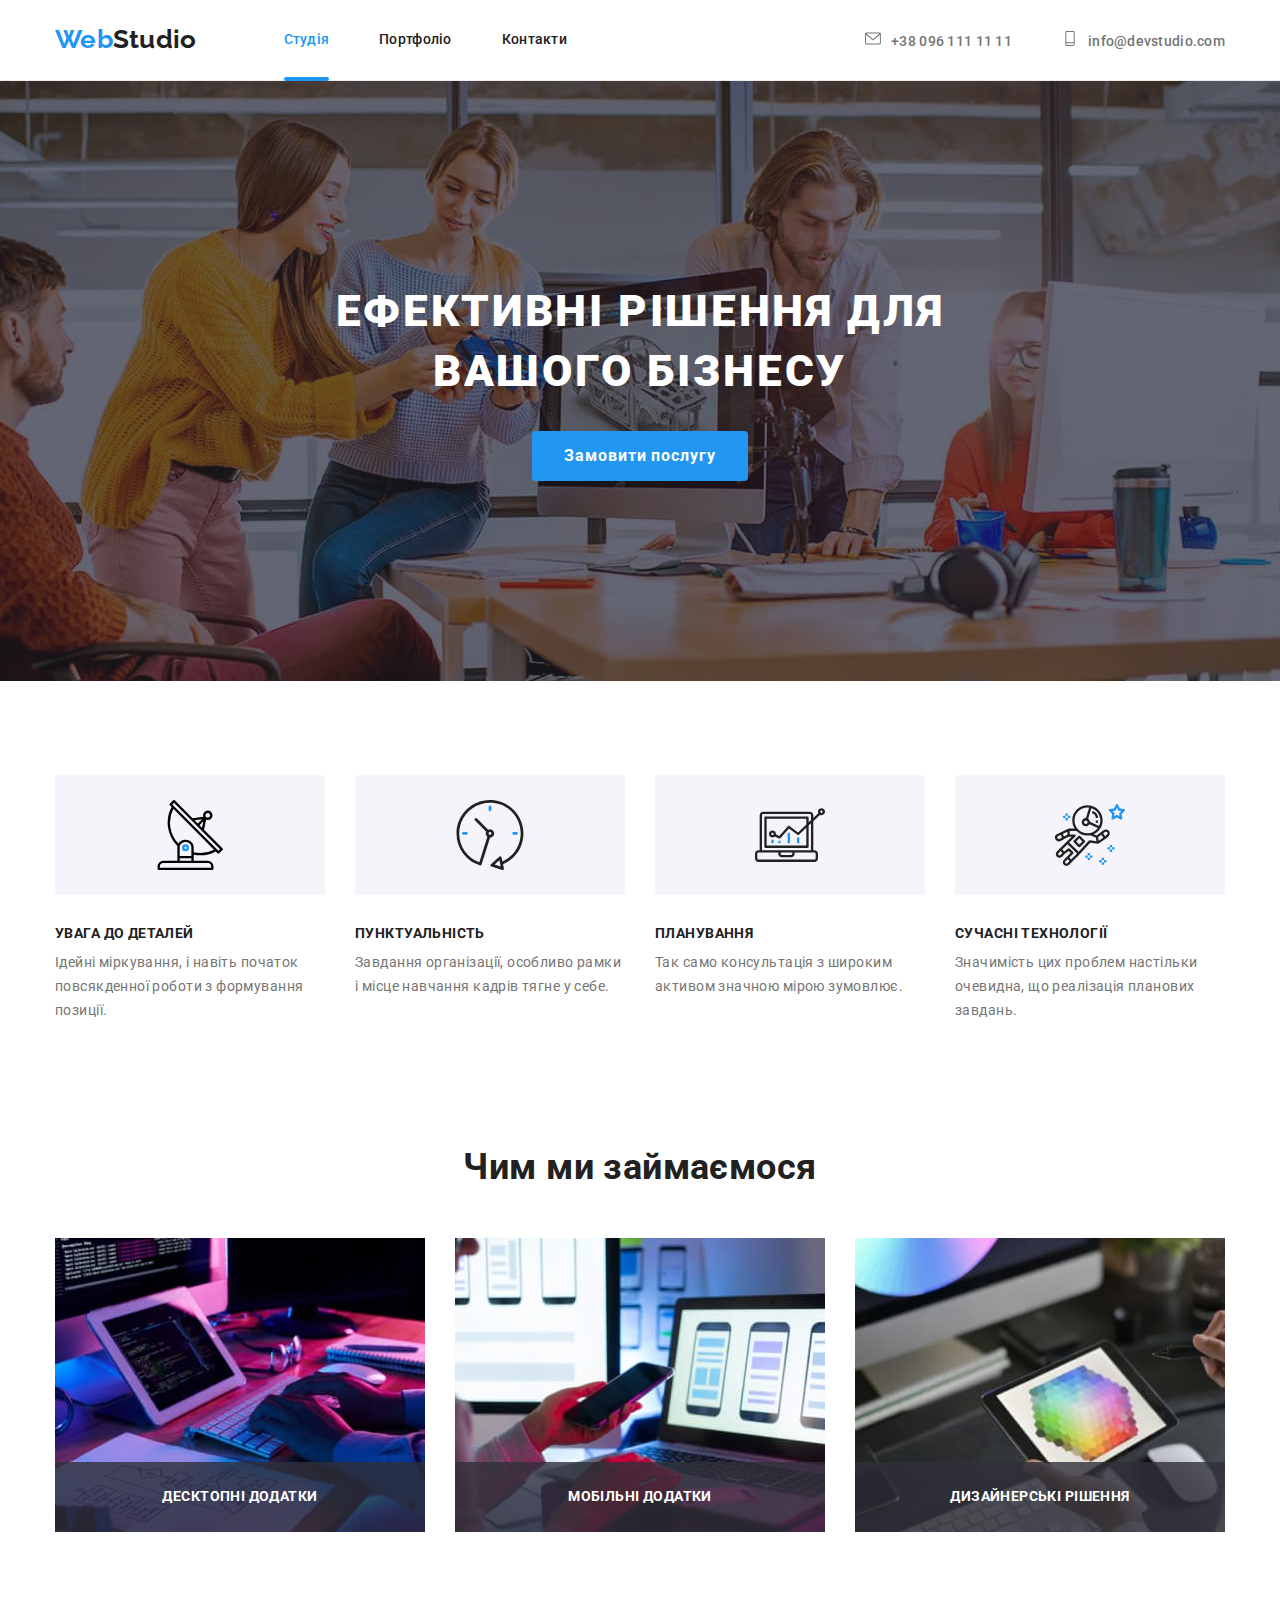
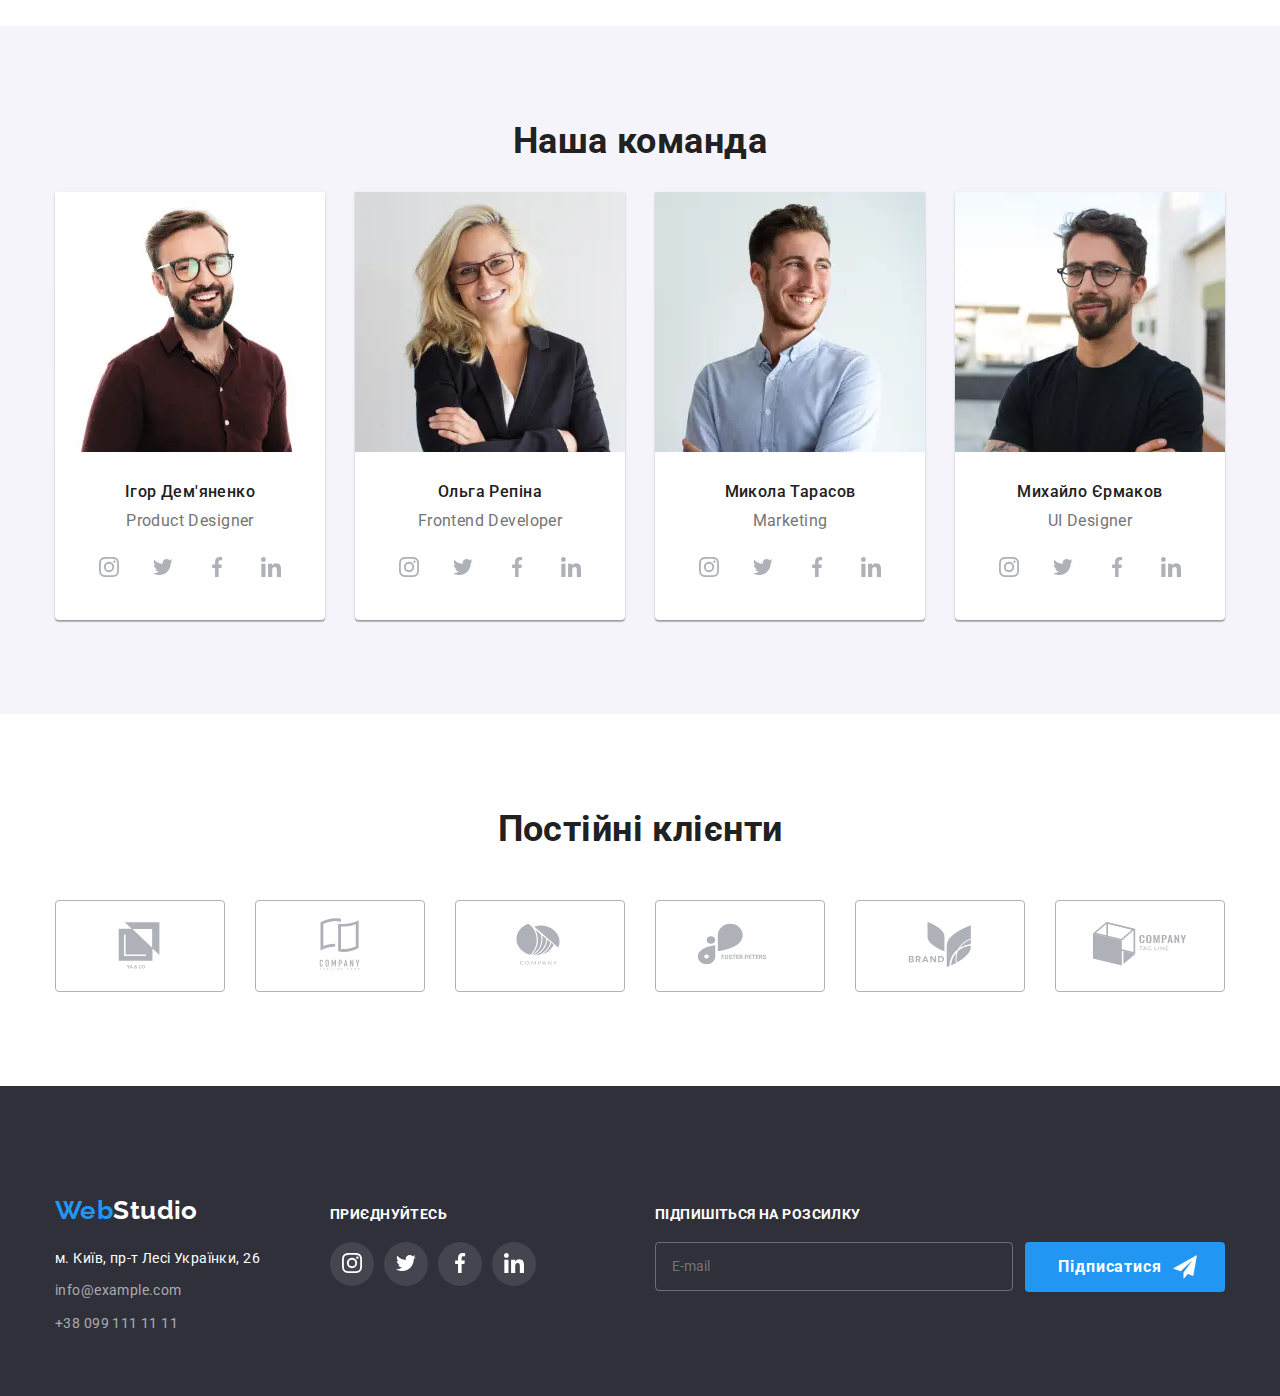
==== commit f0c7c7cd: "portfolio" ====
--- a/index.html
+++ b/index.html
@@ -64,7 +64,7 @@
                 </ul>
                 <ul class="mobile-contacts__menu list">
                     <li class="mobile-contacts__item">
-                        <a class="mobile-contacts__link link" href="tel:+380961111111">+38 096 111 11 11 </a>
+                        <a class="mobile-contacts__link tel link" href="tel:+380961111111">+38 096 111 11 11 </a>
                     </li>
                     <li class="mobile-contacts__item">
                         <a class="mobile-contacts__link nav-contact link"
@@ -185,10 +185,10 @@
                             <!-- mobile -->
                             <source
                                 srcset="./images/adaptive/team1-mobile.webp 1x, ./images/adaptive/team1-mobile@2x.webp 2x"
-                                media="(min-width: 1200px)" type="image/webp" />
+                                media="(min-width: 480px)" type="image/webp" />
                             <source
                                 srcset="./images/adaptive/team1-mobile.jpg 1x, ./images/adaptive/team1-mobile@2x.jpg 2x"
-                                media="(min-width: 1200px)" />
+                                media="(min-width: 480px)" />
                             <img class="team__img" src="./images/adaptive/team1-mobile.jpg"
                                 alt="Карточка работника_дизайнер">
                         </picture>
@@ -248,10 +248,10 @@
                             <!-- mobile -->
                             <source
                                 srcset="./images/adaptive/team2-mobile.webp 1x, ./images/adaptive/team2-mobile@2x.webp 2x"
-                                media="(min-width: 1200px)" type="image/webp" />
+                                media="(min-width: 480px)" type="image/webp" />
                             <source
                                 srcset="./images/adaptive/team2-mobile.jpg 1x, ./images/adaptive/team2-mobile@2x.jpg 2x"
-                                media="(min-width: 1200px)" />
+                                media="(min-width: 480px)" />
                             <img class="team__img" src="./images/adaptive/team2-mobile.jpg"
                                 alt="Карточка работника_дизайнер">
                         </picture>
@@ -309,10 +309,10 @@
                             <!-- mobile -->
                             <source
                                 srcset="./images/adaptive/team3-mobile.webp 1x, ./images/adaptive/team3-mobile@2x.webp 2x"
-                                media="(min-width: 1200px)" type="image/webp" />
+                                media="(min-width: 480px)" type="image/webp" />
                             <source
                                 srcset="./images/adaptive/team3-mobile.jpg 1x, ./images/adaptive/team3-mobile@2x.jpg 2x"
-                                media="(min-width: 1200px)" />
+                                media="(min-width: 480px)" />
                             <img class="team__img" src="./images/adaptive/team3-mobile.jpg"
                                 alt="Карточка работника_дизайнер">
                         </picture>
@@ -373,10 +373,10 @@
                             <!-- mobile -->
                             <source
                                 srcset="./images/adaptive/team4-mobile.webp 1x, ./images/adaptive/team4-mobile@2x.webp 2x"
-                                media="(min-width: 1200px)" type="image/webp" />
+                                media="(min-width: 480px)" type="image/webp" />
                             <source
                                 srcset="./images/adaptive/team4-mobile.jpg 1x, ./images/adaptive/team4-mobile@2x.jpg 2x"
-                                media="(min-width: 1200px)" />
+                                media="(min-width: 480px)" />
                             <img class="team__img" src="./images/adaptive/team4-mobile.jpg"
                                 alt="Карточка работника_дизайнер">
                         </picture>
--- a/css/main.min.css
+++ b/css/main.min.css
@@ -1 +1 @@
-:root{--accent-color: #2196f3;--accent-btn-color: #188ce8;--text: #757575;--white: #ffffff;--maine: #212121;--background-secondary-color: #f5f4fa;--primery-font-family: Roboto, sans-serif;--background-color-dark: #2f303a;--header-border: #ececec;--border-color: #eeeeee;--bgc: #afb1b8;--transition-time: 250ms;--transition-timing-function: cubic-bezier(0.4, 0, 0.2, 1)}body{font-family:var(--primery-font-family);color:var(--text);background-color:var(--white);font-size:14px;letter-spacing:.03em}h1,h2,h3,h4,p{margin-top:0;margin-bottom:0}ul,ol{margin-top:0;margin-bottom:0;padding-left:0}img{display:block;max-width:100%;height:auto}button,a{cursor:pointer}.link{text-decoration:none}.list{list-style:none;padding:0;margin:0}.section{padding-top:94px;padding-bottom:94px}.container{padding-left:15px;padding-right:15px}@media screen and (min-width: 480px){.container{width:480px;margin-left:auto;margin-right:auto}}@media screen and (min-width: 768px){.container{width:768px}}@media screen and (min-width: 1200px){.container{width:1200px}}.visually-hidden{position:absolute;white-space:nowrap;width:1px;height:1px;overflow:hidden;border:0;padding:0;clip:rect(0 0 0 0);clip-path:inset(50%);margin:-1px}.button{font-family:var(--primery-font-family);background-color:var(--accent-color);color:var(--white);border:var(--accent-color);border-radius:4px;padding:10px 32px;letter-spacing:.06em;font-size:16px;font-weight:700;line-height:1.875;transition:background-color var(--transition-time) var(--transition-timing-function)}.button:hover,.button:focus{background-color:var(--accent-btn-color)}.is-hidden{opacity:0;visibility:hidden;pointer-events:none}.logo-header{font-size:26px;font-weight:700;line-height:1.1923076923;margin:24px 93px 25px auto;font-family:"Raleway";color:var(--accent-color)}.logo-header span{font-size:26px;font-weight:700;line-height:1.1923076923;font-family:"Raleway";color:var(--maine)}@media screen and (min-width: 468px){.logo-header{margin-right:87px}}.header{border-bottom:1px solid var(--header-border)}@media screen and (max-width: 767px){.header_container{display:flex;align-items:center;justify-content:space-between}.header{padding-top:16px;padding-bottom:16px}.mobile-contacts-menu.list{display:flex;margin-left:auto;column-gap:50px}}@media screen and (min-width: 768px){.mobile-menu{display:none}.mobile-modal__close-btn{display:none}.open-mobile-menu-btn{display:none}.mobile-modal__close-btn{display:none}.header>.container{display:flex;align-items:center}.navigation{display:flex;color:var(--maine);font-weight:500;line-height:1.14;letter-spacing:.02em;transition:color var(--transition-time) var(--transition-timing-function)}.navigation__list.list{display:flex;column-gap:50px}.navigation__item{position:relative}.current::after{display:inline-block;position:absolute;left:0;bottom:-1px;content:" ";width:100%;height:4px;border-radius:2px;background-color:var(--accent-color)}.contacts-menu{margin-left:auto;font-weight:500;letter-spacing:.02em;line-height:1.14;transition:color var(--transition-time) var(--transition-timing-function)}.contacts-menu.link{display:flex;align-items:center;justify-content:center;padding-top:32px;padding-bottom:32px}.contacts-menu:hover,.contacts-menu:focus{color:var(--accent-color)}.nav-contact{color:var(--text)}.navigation.link{display:block;padding-top:32px;padding-bottom:32px}.navigation:hover,.navigation:focus{color:var(--accent-color)}.nav-icon{margin-right:10px;fill:var(--text);transition:fill var(--transition-time) var(--transition-timing-function)}.nav-contact:hover .nav-icon,.nav-contact:focus .nav-icon{fill:var(--accent-color)}.navigation.current{color:var(--accent-color)}}@media screen and (min-width: 1200px){.contacts-menu.list{display:flex;margin-left:auto;column-gap:50px}}@media screen and (max-width: 767px){.navigation__list{display:none}.contacts-menu{display:none}.mobile-menu__container{position:relative;padding-left:40px}.mobile-menu.is-open{padding-bottom:48px;opacity:1;visibility:visible;pointer-events:auto}.mobile-menu{position:fixed;top:0;left:0;width:100%;height:100%;z-index:100;background-color:var(--white);opacity:0;visibility:hidden;pointer-events:none;transition:opacity var(--transition-time) var(--transition-timing-function)}.mobile-modal__close-btn{display:flex;position:absolute;top:21px;right:15px;justify-content:center;align-items:center;padding:0;line-height:0;border:none;background-color:rgba(0,0,0,0)}.mobile-modal__close-btn:hover{fill:var(--accent-color)}.mobile-modal__icon-close{width:30px;height:30px}.open-mobile-menu-btn{border:none;background-color:rgba(0,0,0,0);padding:0;line-height:0}.open-mobile-menu-btn__icon{width:40px;height:40px}.mobile-navigation__list{padding-top:48px;margin-bottom:302px}.mobile-navigation__link{font-size:40px;font-weight:500;line-height:1.175;letter-spacing:.02em;text-align:left;color:var(--maine)}.mobile-navigation__link:hover,.mobile-navigation__link:focus{color:var(--accent-color)}.mobile-navigation__link.current{color:var(--accent-color)}.mobile-navigation__item:not(:last-child){padding-bottom:32px}.mobile-contacts__menu{margin-bottom:64px}.mobile-contacts__link{font-size:30px;font-weight:400;line-height:1.3333333333;letter-spacing:.02em;text-align:left;color:var(--maine)}.mobile-contacts__link:not(:last-child){padding-bottom:32px}.mobile-contacts__link:hover,.mobile-contacts__link:focus{color:var(--accent-color)}.mobile-contacts__item:not(:last-child){padding-bottom:32px}.social-media{display:flex;column-gap:10px}.social-media__link{font-size:18px;font-weight:500;line-height:1.2222222222;letter-spacing:.02em;text-align:left;color:var(--accent-color)}.social-media__item:not(:last-child){border-right:1px solid rgba(33,33,33,.2);padding-right:10px}}.hero__title{color:var(--white);margin:0 auto;text-transform:uppercase;margin-bottom:30px;letter-spacing:.06em;font-size:26px;font-weight:900;line-height:1.6153846154;width:360px}.hero{margin-left:auto;margin-right:auto;background-color:#c4c4c4;text-align:center;background-image:linear-gradient(rgba(47, 48, 58, 0.4), rgba(47, 48, 58, 0.4)),url("/images/adaptive/hero-img-mobile.jpg");background-position:center;background-size:cover;max-width:1600px}@media screen and (min-device-pixel-ratio: 2)and (max-width: 767px),screen and (min-resolution: 192dpi)and (max-width: 767px),screen and (min-resolution: 2dppx)and (max-width: 767px){.hero{background-image:linear-gradient(rgba(47, 48, 58, 0.4), rgba(47, 48, 58, 0.4)),url("/images/adaptive/hero-img-mobile@2x.jpg")}}@media screen and (min-width: 768px){.hero{background-image:linear-gradient(rgba(47, 48, 58, 0.4), rgba(47, 48, 58, 0.4)),url("/images/adaptive/hero-img-tablet.jpg");padding:118px 0}.hero__title{font-size:26px;font-weight:900;line-height:1.6153846154;width:360px}}@media screen and (min-device-pixel-ratio: 2)and (min-width: 768px),screen and (min-resolution: 192dpi)and (min-width: 768px),screen and (min-resolution: 2dppx)and (min-width: 768px){.hero{background-image:linear-gradient(rgba(47, 48, 58, 0.4), rgba(47, 48, 58, 0.4)),url("/images/adaptive/hero-img-tablet@2x.jpg")}}@media screen and (min-width: 1200px){.hero{background-image:linear-gradient(rgba(47, 48, 58, 0.4), rgba(47, 48, 58, 0.4)),url("/images/adaptive/hero-img-desktop.jpg");padding:200px 0}.hero__title{width:696px;font-size:44px;font-weight:900;line-height:1.3636363636}}@media screen and (min-device-pixel-ratio: 2)and (min-width: 1200px),screen and (min-resolution: 192dpi)and (min-width: 1200px),screen and (min-resolution: 2dppx)and (min-width: 1200px){.hero{background-image:linear-gradient(rgba(47, 48, 58, 0.4), rgba(47, 48, 58, 0.4)),url("/images/adaptive/hero-img-desktop@2x.jpg")}}.features{padding-bottom:0}.features-title{font-size:14px;font-weight:700;line-height:1.1428571429;text-transform:uppercase;margin-bottom:10px;color:var(--maine)}.icon-wrapper{display:flex;align-items:center;justify-content:center;height:120px;border-radius:4px;margin-bottom:30px;background-color:var(--background-secondary-color)}.features-text{line-height:1.7;color:var(--text)}@media screen and (min-width: 480px){.icon-wrapper{display:flex;align-items:center;justify-content:center;width:270px;width:100%}.features-text{width:100%;margin-bottom:10px}}@media screen and (min-width: 768px){.features-list{display:flex;flex-direction:row;flex-wrap:wrap;gap:30px}.icon-wrapper{width:354px}.features-text{width:354px}}@media screen and (min-width: 1200px){.features-list{display:flex;gap:30px}.features-text{line-height:1.7;width:270px;color:var(--text)}.icon-wrapper{width:270px}}@media screen and (max-width: 1199px){.examples{display:none}}.examples-title{font-size:36px;font-weight:700;line-height:1.1666666667;color:var(--maine);text-align:center;margin-bottom:50px}.examples-list.list{position:relative;display:flex;column-gap:30px}.examples-img-item{position:relative}.overlay-text{position:absolute;bottom:20px;left:50%;transform:translate(-50%, -50%);text-transform:uppercase;font-weight:700;text-align:center;color:var(--white);z-index:4}.examples-overlay{position:absolute;width:100%;height:70px;bottom:0px;background-color:rgba(47,48,58,.8)}.team{background-color:var(--background-secondary-color)}.team__title{font-size:36px;font-weight:700;line-height:1.1666666667;margin-bottom:50px;color:var(--maine);text-align:center;color:var(--maine)}.team__member{margin-bottom:10px;text-align:center;font-size:16px;font-weight:500;line-height:1.19;color:var(--maine)}.team__position{margin-bottom:16px;text-align:center;font-weight:400;font-size:16px;line-height:1.19}.team__img{margin-bottom:30px}.team__card{background-color:var(--white);box-shadow:0px 1px 3px rgba(0,0,0,.12),0px 1px 1px rgba(0,0,0,.14),0px 2px 1px rgba(0,0,0,.2);border-radius:0px 0px 4px 4px}@media screen and (min-width: 480px){.team__title{font-size:28px;font-weight:700;line-height:1.1785714286;margin-bottom:30px;text-align:center}}@media screen and (min-width: 768px){.team__list.list{display:flex;flex-wrap:wrap;gap:30px}}@media screen and (min-width: 1200px){.team__list.list{display:flex;column-gap:30px}.team__title{font-size:36px;font-weight:700;line-height:1.1666666667}}.socialmedia-list{display:flex;justify-content:center;align-items:center;column-gap:10px;margin-bottom:30px}.socialmedia-list__icon{fill:var(--bgc);background-color:rgba(0,0,0,0)}.socialmedia-list__item:hover .socialmedia-list__icon,.socialmedia-list__item:focus .socialmedia-list__icon{fill:var(--white)}.socialmedia-list__item{display:flex;align-items:center;justify-content:center;width:44px;height:44px;border-radius:50%;background-color:rgba(0,0,0,0);transition:background-color var(--transition-time) var(--transition-timing-function),fill var(--transition-time) var(--transition-timing-function)}.socialmedia-list__item:hover,.socialmedia-list__item:focus{background-color:var(--accent-color)}.clients__title{font-size:28px;font-weight:700;line-height:1.1785714286;text-align:center;margin-bottom:50px;color:var(--maine)}.clients__list{display:flex;align-items:center;justify-content:center;column-gap:30px}.clients__item{display:flex;align-items:center;justify-content:center;height:92px;border:1px solid var(--bgc);border-radius:4px;background-color:var(--white);transition:border var(--transition-time) var(--transition-timing-function)}.clients__item:hover,.clients__item:focus{border:1px solid var(--accent-color)}.clients__logo{fill:var(--bgc);transition:fill var(--transition-time) var(--transition-timing-function)}.clients__item:hover .clients__logo,.clients__item:focus .clients__logo{fill:var(--accent-color)}@media screen and (min-width: 480px){.clients__list.list{display:flex;flex-wrap:wrap;gap:30px}.clients__item{width:210px}}@media screen and (min-width: 768px){.clients__list.list{display:flex;column-gap:30px}.clients__item{width:226px}}@media screen and (min-width: 1200px){.clients__item{width:170px}.clients__title{font-size:36px;font-weight:700;line-height:1.1666666667}}.footer{padding:60px 0;background-color:var(--background-color-dark)}.footer>.container .footer__logo{font-size:26px;font-weight:700;line-height:1.1923076923;font-family:"Raleway",sans-serif;color:var(--accent-color);transition:color var(--transition-time) var(--transition-timing-function)}.footer__input{display:block;padding-top:15px;padding-left:16px;padding-bottom:15px;border:1px solid rgba(255,255,255,.3);border-radius:4px;background-color:rgba(0,0,0,0);color:var(--white)}@media screen and (min-width: 480px){.footer__left{text-align:center}.footer__input{width:450px;margin-bottom:20px;display:block;margin-left:auto;margin-right:auto}.address__item{margin-bottom:8px}.address__location{margin-bottom:8px}.footer__title{margin-top:60px;text-align:center}.footer__form>.button{position:relative;display:block;margin-left:auto;margin-right:auto}.footer__form>.button{padding-right:62px}}@media screen and (min-width: 768px){.footer .container{display:flex;justify-content:space-around;align-items:baseline;flex-wrap:wrap}}@media screen and (min-width: 1200px){.footer .container{display:flex;align-items:baseline}.footer .footer__left{margin-right:70px}.footer .footer__form-wrapper{margin-left:auto}.footer .footer__form>.button{padding-right:62px}.footer .footer__form{position:relative;display:flex}.footer .footer__input{width:358px;margin-right:12px}.footer__left{margin-right:70px}.footer__form-wrapper{margin-left:auto}.footer__form>.button{padding-right:62px}.footer__form{position:relative;display:flex}.footer__input{width:358px;margin-right:12px}.address__location{margin-bottom:9px}.address__item{margin-bottom:9px}}.adress_list{font-style:normal;line-height:1.71;color:var(--white)}.address__location{display:inline-block;line-height:24px;color:var(--white);transition:color var(--transition-time) var(--transition-timing-function)}.address__contact{color:rgba(255,255,255,.6);transition:color var(--transition-time) var(--transition-timing-function)}.address :hover,.address :focus{color:var(--accent-color)}.footer__title{font-size:14px;font-weight:700;line-height:1.1428571429;text-transform:uppercase;margin-bottom:20px;color:var(--white)}.socialmedia-list__item.footer-page{background-color:rgba(255,255,255,.1)}.socialmedia-list__footer-icon{fill:var(--white);transition:background-color var(--transition-time) var(--transition-timing-function)}.socialmedia-list__item.footer-page:hover,.socialmedia-list__item.footer-page:focus{background-color:var(--accent-color)}.footer__right>.socialmedia-list{margin-bottom:0}.footer__icon-send{position:absolute;bottom:13px;right:28px}.footer__logo span{font-size:26px;font-weight:700;line-height:1.1923076923;font-family:"Raleway";color:var(--white);transition:color var(--transition-time) var(--transition-timing-function)}.footer__logo.link{display:inline-block;margin-bottom:20px}.footer__logo:hover,.footer__logo:focus{color:var(--accent-color)}.footer__logo>span:hover,.footer__logo>span:focus{color:var(--accent-color)}.backdrop{position:fixed;top:0;left:0;width:100%;height:100%;z-index:100;background:rgba(0,0,0,.2);transition:opacity 400ms ease-in,visibility 400ms ease-in}.modal{position:absolute;top:50%;left:50%;transform:translate(-50%, -50%);padding:40px;width:528px;height:581px;border-radius:4px;box-shadow:0px 1px 3px rgba(0,0,0,.12),0px 1px 1px rgba(0,0,0,.14),0px 2px 1px rgba(0,0,0,.2);background-color:var(--white)}.modal-close-btn{display:flex;position:absolute;top:8px;right:8px;justify-content:center;align-items:center;padding:0;width:30px;height:30px;border-radius:50%;border:1px solid rgba(0,0,0,.1);background-color:rgba(0,0,0,0)}.modal-close-btn:hover{fill:var(--accent-color)}.modal-form-title{font-weight:700;font-size:20px;line-height:1.15;text-align:center;color:var(--maine);margin-bottom:12px;text-align:center}.form-label{display:block;margin-bottom:4px}.modal-form-input{display:block;width:100%;height:40px;font:inherit;margin:0 auto;margin-bottom:10px;padding-left:42px;border:1px solid rgba(33,33,33,.2);border-radius:4px;cursor:pointer;transition:border-color var(--transition-time) var(--transition-timing-function)}.modal-form-input:focus{border-color:var(--accent-color);outline:none}.modal-form-label-desc{display:block;margin-bottom:4px;font-size:12px;line-height:1.16;letter-spacing:.01em;color:#757575}.textarea{width:100%;height:120px;resize:none;padding:12px 16px;margin-bottom:20px;color:#000}.textarea::placeholder{font-size:12px;line-height:1.16;letter-spacing:.01em;color:rgba(117,117,117,.5)}.modal-form-input-wrapper{position:relative;display:block}.modal-form-checkbox-desc{position:relative;margin-bottom:30px}.modal-terms-field{position:relative}.form-icon{position:absolute;top:50%;transform:translateY(-50%);left:7px;transition:fill var(--transition-time) var(--transition-timing-function)}.modal-form-input:focus+.form-icon{fill:var(--accent-color)}.modal-form-checkbox-field{display:flex;align-items:center;justify-content:center;margin-bottom:30px;line-height:1.71}.form-icon-checkbox{width:16px;height:15px;border:2px solid var(--maine);cursor:pointer;border-radius:3px;margin-right:7px;fill:rgba(0,0,0,0)}.modal-form-checkbox:checked+.form-icon-checkbox{background-color:var(--accent-color);border:none}.modal-form-checkbox:checked+.form-icon-checkbox{box-shadow:0 0 0 2px rgba(0,0,255,.5)}.form-icon-checkbox-icon{display:none;fill:var(--transition-timing-function)}.modal-form-checkbox:checked+.form-icon-checkbox>.form-icon-checkbox-icon{display:block}.modal-form-checkbox{position:absolute;appearance:none}.modal-terms{color:var(--accent-color)}.button.form{display:block;margin-left:auto;margin-right:auto;box-shadow:0px 4px 4px rgba(0,0,0,.15)}@media screen and (max-width: 769px){.modal{width:450px;height:609px}.modal-form-checkbox-field{font-size:12px;font-weight:400;line-height:1.1666666667}.modal-terms{font-size:12px;font-weight:400;line-height:1.1666666667}}.projects{background-color:var(--white)}.projects__list{display:flex;justify-content:center;flex-wrap:wrap;gap:30px}.projects__link{display:block;transition:box-shadow var(--transition-time) var(--transition-timing-function)}.projects__link:hover,.projects__link:focus{box-shadow:0px 1px 1px rgba(0,0,0,.12),0px 4px 4px rgba(0,0,0,.06),1px 4px 6px rgba(0,0,0,.16)}.projects__wrapper{position:relative;overflow:hidden}.projects__overlay{font-size:18px;font-weight:400;line-height:1.5555555556;position:absolute;text-align:left;overflow:auto;width:100%;height:100%;top:0;left:0;padding:63px 24px;transform:translateY(100%);transition:transform var(--transition-time) var(--transition-timing-function);color:var(--white);background-color:rgba(33,150,243,.9)}.projects__link:hover .projects__overlay,.projects__link:focus .projects__overlay{transform:translate(0)}.projects__buttons-filter-item{font-size:16px;font-weight:500;line-height:1.625;font-family:var(--primery-font-family);border:0;border-radius:4px;padding:6px 22px;text-align:center;background-color:var(--background-secondary-color);transition:color var(--transition-time) var(--transition-timing-function),background-color var(--transition-time) var(--transition-timing-function)}.projects__buttons-filter-item:hover,.projects__buttons-filter-item:focus{color:var(--white);background-color:var(--accent-color)}.projects__buttons-filter.list{display:flex;justify-content:center;column-gap:8px;margin-bottom:50px}.projects__title{font-size:18px;font-weight:700;line-height:2;margin-bottom:4px;color:var(--maine);letter-spacing:.06em}.projects__text{font-size:16px;font-weight:400;line-height:1.875;color:var(--text)}.project__description{border-left:1px solid var(--border-color);border-right:1px solid var(--border-color);border-bottom:1px solid var(--border-color);padding:20px 24px}/*# sourceMappingURL=main.min.css.map */+:root{--accent-color: #2196f3;--accent-btn-color: #188ce8;--text: #757575;--white: #ffffff;--maine: #212121;--background-secondary-color: #f5f4fa;--primery-font-family: Roboto, sans-serif;--background-color-dark: #2f303a;--header-border: #ececec;--border-color: #eeeeee;--bgc: #afb1b8;--transition-time: 250ms;--transition-timing-function: cubic-bezier(0.4, 0, 0.2, 1)}body{font-family:var(--primery-font-family);color:var(--text);background-color:var(--white);font-size:14px;letter-spacing:.03em}h1,h2,h3,h4,p{margin-top:0;margin-bottom:0}ul,ol{margin-top:0;margin-bottom:0;padding-left:0}img{display:block;max-width:100%;height:auto}button,a{cursor:pointer}.link{text-decoration:none}.list{list-style:none;padding:0;margin:0}.section{padding-top:94px;padding-bottom:94px}.container{padding-left:15px;padding-right:15px}@media screen and (min-width: 480px){.container{width:480px;margin-left:auto;margin-right:auto}}@media screen and (min-width: 768px){.container{width:768px}}@media screen and (min-width: 1200px){.container{width:1200px}}.visually-hidden{position:absolute;white-space:nowrap;width:1px;height:1px;overflow:hidden;border:0;padding:0;clip:rect(0 0 0 0);clip-path:inset(50%);margin:-1px}.button{font-family:var(--primery-font-family);background-color:var(--accent-color);color:var(--white);border:var(--accent-color);border-radius:4px;padding:10px 32px;letter-spacing:.06em;font-size:16px;font-weight:700;line-height:1.875;transition:background-color var(--transition-time) var(--transition-timing-function)}.button:hover,.button:focus{background-color:var(--accent-btn-color)}.is-hidden{opacity:0;visibility:hidden;pointer-events:none}.logo-header{font-size:26px;font-weight:700;line-height:1.1923076923;margin:24px 93px 25px auto;font-family:"Raleway";color:var(--accent-color)}.logo-header span{font-size:26px;font-weight:700;line-height:1.1923076923;font-family:"Raleway";color:var(--maine)}@media screen and (min-width: 468px){.logo-header{margin-right:87px}}.header{border-bottom:1px solid var(--header-border)}@media screen and (max-width: 767px){.header_container{display:flex;align-items:center;justify-content:space-between}.header{padding-top:16px;padding-bottom:16px}.mobile-contacts-menu.list{display:flex;margin-left:auto;column-gap:50px}}@media screen and (min-width: 768px){.mobile-menu{display:none}.mobile-modal__close-btn{display:none}.open-mobile-menu-btn{display:none}.mobile-modal__close-btn{display:none}.header>.container{display:flex;align-items:center}.navigation{display:flex;color:var(--maine);font-weight:500;line-height:1.14;letter-spacing:.02em;transition:color var(--transition-time) var(--transition-timing-function)}.navigation__list.list{display:flex;column-gap:50px}.navigation__item{position:relative}.current::after{display:inline-block;position:absolute;left:0;bottom:-1px;content:" ";width:100%;height:4px;border-radius:2px;background-color:var(--accent-color)}.contacts-menu{margin-left:auto;font-weight:500;letter-spacing:.02em;line-height:1.14;transition:color var(--transition-time) var(--transition-timing-function)}.contacts-menu.link{display:flex;align-items:center;justify-content:center;padding-top:32px;padding-bottom:32px}.contacts-menu:hover,.contacts-menu:focus{color:var(--accent-color)}.nav-contact{color:var(--text)}.navigation.link{display:block;padding-top:32px;padding-bottom:32px}.navigation:hover,.navigation:focus{color:var(--accent-color)}.nav-icon{margin-right:10px;fill:var(--text);transition:fill var(--transition-time) var(--transition-timing-function)}.nav-contact:hover .nav-icon,.nav-contact:focus .nav-icon{fill:var(--accent-color)}.navigation.current{color:var(--accent-color)}}@media screen and (min-width: 1200px){.contacts-menu.list{display:flex;margin-left:auto;column-gap:50px}}@media screen and (max-width: 767px){.navigation__list{display:none}.contacts-menu{display:none}.mobile-menu__container{position:relative;padding-left:40px}.mobile-menu.is-open{padding-bottom:48px;opacity:1;visibility:visible;pointer-events:auto}.mobile-menu{position:fixed;top:0;left:0;width:100%;height:100%;z-index:100;background-color:var(--white);opacity:0;visibility:hidden;pointer-events:none;transition:opacity var(--transition-time) var(--transition-timing-function)}.mobile-modal__close-btn{display:flex;position:absolute;top:21px;right:15px;justify-content:center;align-items:center;padding:0;line-height:0;border:none;background-color:rgba(0,0,0,0)}.mobile-modal__close-btn:hover{fill:var(--accent-color)}.mobile-modal__icon-close{width:30px;height:30px}.open-mobile-menu-btn{border:none;background-color:rgba(0,0,0,0);padding:0;line-height:0}.open-mobile-menu-btn__icon{width:40px;height:40px}.mobile-navigation__list{padding-top:48px;margin-bottom:302px}.mobile-navigation__link{font-size:40px;font-weight:500;line-height:1.175;letter-spacing:.02em;text-align:left;color:var(--maine)}.mobile-navigation__link:hover,.mobile-navigation__link:focus{color:var(--accent-color)}.mobile-navigation__link.current{color:var(--accent-color)}.mobile-navigation__item:not(:last-child){padding-bottom:32px}.mobile-contacts__menu{margin-bottom:64px}.mobile-contacts__link{font-size:30px;font-weight:400;line-height:1.3333333333;letter-spacing:.02em;text-align:left;color:var(--maine)}.mobile-contacts__link:not(:last-child){padding-bottom:32px}.mobile-contacts__link:hover,.mobile-contacts__link:focus{color:var(--accent-color)}.mobile-contacts__link.tel{color:var(--accent-color)}.mobile-contacts__item:not(:last-child){padding-bottom:32px}.social-media{display:flex;column-gap:10px}.social-media__link{font-size:18px;font-weight:500;line-height:1.2222222222;letter-spacing:.02em;text-align:left;color:var(--accent-color)}.social-media__item:not(:last-child){border-right:1px solid rgba(33,33,33,.2);padding-right:10px}}.hero__title{color:var(--white);margin:0 auto;text-transform:uppercase;margin-bottom:30px;letter-spacing:.06em;font-size:26px;font-weight:900;line-height:1.6153846154;width:360px}.hero{margin-left:auto;margin-right:auto;background-color:#c4c4c4;text-align:center;background-image:linear-gradient(rgba(47, 48, 58, 0.4), rgba(47, 48, 58, 0.4)),url("/images/adaptive/hero-img-mobile.jpg");background-position:center;background-size:cover;max-width:1600px}@media screen and (min-device-pixel-ratio: 2)and (max-width: 767px),screen and (min-resolution: 192dpi)and (max-width: 767px),screen and (min-resolution: 2dppx)and (max-width: 767px){.hero{background-image:linear-gradient(rgba(47, 48, 58, 0.4), rgba(47, 48, 58, 0.4)),url("/images/adaptive/hero-img-mobile@2x.jpg")}}@media screen and (min-width: 768px){.hero{background-image:linear-gradient(rgba(47, 48, 58, 0.4), rgba(47, 48, 58, 0.4)),url("/images/adaptive/hero-img-tablet.jpg");padding:118px 0}.hero__title{font-size:26px;font-weight:900;line-height:1.6153846154;width:360px}}@media screen and (min-device-pixel-ratio: 2)and (min-width: 768px),screen and (min-resolution: 192dpi)and (min-width: 768px),screen and (min-resolution: 2dppx)and (min-width: 768px){.hero{background-image:linear-gradient(rgba(47, 48, 58, 0.4), rgba(47, 48, 58, 0.4)),url("/images/adaptive/hero-img-tablet@2x.jpg")}}@media screen and (min-width: 1200px){.hero{background-image:linear-gradient(rgba(47, 48, 58, 0.4), rgba(47, 48, 58, 0.4)),url("/images/adaptive/hero-img-desktop.jpg");padding:200px 0}.hero__title{width:696px;font-size:44px;font-weight:900;line-height:1.3636363636}}@media screen and (min-device-pixel-ratio: 2)and (min-width: 1200px),screen and (min-resolution: 192dpi)and (min-width: 1200px),screen and (min-resolution: 2dppx)and (min-width: 1200px){.hero{background-image:linear-gradient(rgba(47, 48, 58, 0.4), rgba(47, 48, 58, 0.4)),url("/images/adaptive/hero-img-desktop@2x.jpg")}}.features{padding-bottom:0}.features-title{font-size:14px;font-weight:700;line-height:1.1428571429;text-transform:uppercase;margin-bottom:10px;color:var(--maine)}.icon-wrapper{display:flex;align-items:center;justify-content:center;height:120px;border-radius:4px;margin-bottom:30px;background-color:var(--background-secondary-color)}.features-text{line-height:1.7;color:var(--text)}@media screen and (min-width: 480px){.icon-wrapper{display:flex;align-items:center;justify-content:center;width:270px;width:100%}.features-text{width:100%;margin-bottom:30px}}@media screen and (min-width: 768px){.features-list{display:flex;flex-direction:row;flex-wrap:wrap;gap:30px}.icon-wrapper{width:354px}.features-text{width:354px}}@media screen and (min-width: 1200px){.features-list{display:flex;gap:30px}.features-text{line-height:1.7;width:270px;color:var(--text)}.icon-wrapper{width:270px}}@media screen and (max-width: 1199px){.examples{display:none}}.examples-title{font-size:36px;font-weight:700;line-height:1.1666666667;color:var(--maine);text-align:center;margin-bottom:50px}.examples-list.list{position:relative;display:flex;column-gap:30px}.examples-img-item{position:relative}.overlay-text{position:absolute;bottom:20px;left:50%;transform:translate(-50%, -50%);text-transform:uppercase;font-weight:700;text-align:center;color:var(--white);z-index:4}.examples-overlay{position:absolute;width:100%;height:70px;bottom:0px;background-color:rgba(47,48,58,.8)}.team{background-color:var(--background-secondary-color)}.team__title{font-size:36px;font-weight:700;line-height:1.1666666667;margin-bottom:50px;color:var(--maine);text-align:center;color:var(--maine)}.team__member{margin-bottom:10px;text-align:center;font-size:16px;font-weight:500;line-height:1.19;color:var(--maine)}.team__position{margin-bottom:16px;text-align:center;font-weight:400;font-size:16px;line-height:1.19}.team__img{margin-bottom:30px}.team__card{background-color:var(--white);box-shadow:0px 1px 3px rgba(0,0,0,.12),0px 1px 1px rgba(0,0,0,.14),0px 2px 1px rgba(0,0,0,.2);border-radius:0px 0px 4px 4px}@media screen and (min-width: 480px){.team__title{font-size:28px;font-weight:700;line-height:1.1785714286;margin-bottom:30px;text-align:center}}@media screen and (min-width: 768px){.team__list.list{display:flex;flex-wrap:wrap;gap:30px}}@media screen and (min-width: 1200px){.team__list.list{display:flex;column-gap:30px}.team__title{font-size:36px;font-weight:700;line-height:1.1666666667}}.socialmedia-list{display:flex;justify-content:center;align-items:center;column-gap:10px;margin-bottom:30px}.socialmedia-list__icon{fill:var(--bgc);background-color:rgba(0,0,0,0)}.socialmedia-list__item:hover .socialmedia-list__icon,.socialmedia-list__item:focus .socialmedia-list__icon{fill:var(--white)}.socialmedia-list__item{display:flex;align-items:center;justify-content:center;width:44px;height:44px;border-radius:50%;background-color:rgba(0,0,0,0);transition:background-color var(--transition-time) var(--transition-timing-function),fill var(--transition-time) var(--transition-timing-function)}.socialmedia-list__item:hover,.socialmedia-list__item:focus{background-color:var(--accent-color)}.clients__title{font-size:28px;font-weight:700;line-height:1.1785714286;text-align:center;margin-bottom:50px;color:var(--maine)}.clients__list{display:flex;align-items:center;justify-content:center;column-gap:30px}.clients__item{display:flex;align-items:center;justify-content:center;height:92px;border:1px solid var(--bgc);border-radius:4px;background-color:var(--white);transition:border var(--transition-time) var(--transition-timing-function)}.clients__item:hover,.clients__item:focus{border:1px solid var(--accent-color)}.clients__logo{fill:var(--bgc);transition:fill var(--transition-time) var(--transition-timing-function)}.clients__item:hover .clients__logo,.clients__item:focus .clients__logo{fill:var(--accent-color)}@media screen and (min-width: 480px){.clients__list.list{display:flex;flex-wrap:wrap;gap:30px}.clients__item{width:210px}}@media screen and (min-width: 768px){.clients__list.list{display:flex;column-gap:30px}.clients__item{width:226px}}@media screen and (min-width: 1200px){.clients__item{width:170px}.clients__title{font-size:36px;font-weight:700;line-height:1.1666666667}}.footer{padding:60px 0;background-color:var(--background-color-dark)}.footer>.container .footer__logo{font-size:26px;font-weight:700;line-height:1.1923076923;font-family:"Raleway",sans-serif;color:var(--accent-color);transition:color var(--transition-time) var(--transition-timing-function)}.footer__input{display:block;padding-top:15px;padding-left:16px;padding-bottom:15px;border:1px solid rgba(255,255,255,.3);border-radius:4px;background-color:rgba(0,0,0,0);color:var(--white)}.footer__title{font-size:14px;font-weight:700;line-height:1.1428571429;text-transform:uppercase;margin-bottom:20px;color:var(--white)}@media screen and (min-width: 480px){.footer__left{text-align:center}.footer__input{width:450px;margin-bottom:20px;display:block;margin-left:auto;margin-right:auto}.address__item{margin-bottom:8px}.address__location{margin-bottom:8px}.footer__title{margin-top:60px;text-align:center}.footer__form>.button{position:relative;display:block;margin-left:auto;margin-right:auto}.footer__form>.button{padding-right:62px}.footer__icon-send{position:absolute;bottom:13px;right:28px}}@media screen and (min-width: 768px){.footer .container{display:flex;justify-content:space-around;align-items:baseline;flex-wrap:wrap}}@media screen and (min-width: 1200px){.footer .container{display:flex;align-items:baseline}.footer .footer__left{margin-right:70px;text-align:start}.footer .footer__form-wrapper{margin-left:auto}.footer .footer__form>.button{padding-right:62px;min-width:200px;height:50px}.footer .footer__form{position:relative;display:flex}.footer .footer__input{width:358px;margin-right:12px}.footer .footer__title{text-align:start}.footer__left{margin-right:70px}.footer__form-wrapper{margin-left:auto}.footer__form>.button{padding-right:62px}.footer__form{position:relative;display:flex}.footer__input{width:358px;margin-right:12px}.address__location{margin-bottom:9px}.address__item{margin-bottom:9px}.footer__icon-send{position:absolute;right:28px}}.adress_list{font-style:normal;line-height:1.71;color:var(--white)}.address__location{display:inline-block;line-height:24px;color:var(--white);transition:color var(--transition-time) var(--transition-timing-function)}.address__contact{color:rgba(255,255,255,.6);transition:color var(--transition-time) var(--transition-timing-function)}.address :hover,.address :focus{color:var(--accent-color)}.socialmedia-list__item.footer-page{background-color:rgba(255,255,255,.1)}.socialmedia-list__footer-icon{fill:var(--white);transition:background-color var(--transition-time) var(--transition-timing-function)}.socialmedia-list__item.footer-page:hover,.socialmedia-list__item.footer-page:focus{background-color:var(--accent-color)}.footer__right>.socialmedia-list{margin-bottom:0}.footer__logo span{font-size:26px;font-weight:700;line-height:1.1923076923;font-family:"Raleway";color:var(--white);transition:color var(--transition-time) var(--transition-timing-function)}.footer__logo.link{display:inline-block;margin-bottom:20px}.footer__logo:hover,.footer__logo:focus{color:var(--accent-color)}.footer__logo>span:hover,.footer__logo>span:focus{color:var(--accent-color)}.backdrop{position:fixed;top:0;left:0;width:100%;height:100%;z-index:100;background:rgba(0,0,0,.2);transition:opacity 400ms ease-in,visibility 400ms ease-in}.modal{position:absolute;top:50%;left:50%;transform:translate(-50%, -50%);padding:40px;width:528px;height:581px;border-radius:4px;box-shadow:0px 1px 3px rgba(0,0,0,.12),0px 1px 1px rgba(0,0,0,.14),0px 2px 1px rgba(0,0,0,.2);background-color:var(--white)}.modal-close-btn{display:flex;position:absolute;top:8px;right:8px;justify-content:center;align-items:center;padding:0;width:30px;height:30px;border-radius:50%;border:1px solid rgba(0,0,0,.1);background-color:rgba(0,0,0,0)}.modal-close-btn:hover{fill:var(--accent-color)}.modal-form-title{font-weight:700;font-size:20px;line-height:1.15;text-align:center;color:var(--maine);margin-bottom:12px;text-align:center}.form-label{display:block;margin-bottom:4px}.modal-form-input{display:block;width:100%;height:40px;font:inherit;margin:0 auto;margin-bottom:10px;padding-left:42px;border:1px solid rgba(33,33,33,.2);border-radius:4px;cursor:pointer;transition:border-color var(--transition-time) var(--transition-timing-function)}.modal-form-input:focus{border-color:var(--accent-color);outline:none}.modal-form-label-desc{display:block;margin-bottom:4px;font-size:12px;line-height:1.16;letter-spacing:.01em;color:#757575}.textarea{width:100%;height:120px;resize:none;padding:12px 16px;margin-bottom:20px;color:#000}.textarea::placeholder{font-size:12px;line-height:1.16;letter-spacing:.01em;color:rgba(117,117,117,.5)}.modal-form-input-wrapper{position:relative;display:block}.modal-form-checkbox-desc{position:relative;margin-bottom:30px}.modal-terms-field{position:relative}.form-icon{position:absolute;top:50%;transform:translateY(-50%);left:7px;transition:fill var(--transition-time) var(--transition-timing-function)}.modal-form-input:focus+.form-icon{fill:var(--accent-color)}.modal-form-checkbox-field{display:flex;align-items:center;justify-content:center;margin-bottom:30px;line-height:1.71}.form-icon-checkbox{width:16px;height:15px;border:2px solid var(--maine);cursor:pointer;border-radius:3px;margin-right:7px;fill:rgba(0,0,0,0)}.modal-form-checkbox:checked+.form-icon-checkbox{background-color:var(--accent-color);border:none}.modal-form-checkbox:checked+.form-icon-checkbox{box-shadow:0 0 0 2px rgba(0,0,255,.5)}.form-icon-checkbox-icon{display:none;fill:var(--transition-timing-function)}.modal-form-checkbox:checked+.form-icon-checkbox>.form-icon-checkbox-icon{display:block}.modal-form-checkbox{position:absolute;appearance:none}.modal-terms{color:var(--accent-color)}.button.form{display:block;margin-left:auto;margin-right:auto;box-shadow:0px 4px 4px rgba(0,0,0,.15)}@media screen and (max-width: 769px){.modal{width:450px;height:609px}.modal-form-checkbox-field{font-size:12px;font-weight:400;line-height:1.1666666667}.modal-terms{font-size:12px;font-weight:400;line-height:1.1666666667}}.projects{background-color:var(--white)}.projects__link{display:block;transition:box-shadow var(--transition-time) var(--transition-timing-function)}.projects__link:hover,.projects__link:focus{box-shadow:0px 1px 1px rgba(0,0,0,.12),0px 4px 4px rgba(0,0,0,.06),1px 4px 6px rgba(0,0,0,.16)}.projects__wrapper{position:relative;overflow:hidden}.projects__overlay{font-size:18px;font-weight:400;line-height:1.5555555556;position:absolute;text-align:left;overflow:auto;width:100%;height:100%;top:0;left:0;padding:63px 24px;transform:translateY(100%);transition:transform var(--transition-time) var(--transition-timing-function);color:var(--white);background-color:rgba(33,150,243,.9)}.projects__link:hover .projects__overlay,.projects__link:focus .projects__overlay{transform:translate(0)}.projects__buttons-filter-item{font-size:16px;font-weight:500;line-height:1.625;font-family:var(--primery-font-family);border:0;border-radius:4px;padding:6px 22px;text-align:center;background-color:var(--background-secondary-color);transition:color var(--transition-time) var(--transition-timing-function),background-color var(--transition-time) var(--transition-timing-function)}.projects__buttons-filter-item:hover,.projects__buttons-filter-item:focus{color:var(--white);background-color:var(--accent-color)}.projects__title{font-size:18px;font-weight:700;line-height:2;margin-bottom:4px;color:var(--maine);letter-spacing:.06em}.projects__text{font-size:16px;font-weight:400;line-height:1.875;color:var(--text)}.project__description{border-left:1px solid var(--border-color);border-right:1px solid var(--border-color);border-bottom:1px solid var(--border-color);padding:20px 24px}@media screen and (max-width: 767px){.projects__buttons-filter.list{display:flex;flex-wrap:wrap;gap:8px;margin-bottom:40px;width:326px}.projects__link{margin-bottom:30px}}@media screen and (min-width: 768px){.projects__buttons-filter.list{display:flex;justify-content:center;column-gap:8px;margin-bottom:40px}.projects__list{display:flex;flex-wrap:wrap;justify-content:flex-start;gap:30px}.projects__link{display:flex;flex-direction:column;height:100%}.project__description{flex-grow:1}.projects__item{width:calc(50% - 30px)}}@media screen and (min-width: 1200px){.projects__list{display:flex;justify-content:center;flex-wrap:wrap;gap:30px}.projects__buttons-filter.list{margin-bottom:50px}.projects__item{width:calc(33.3333333333% - 60px)}}/*# sourceMappingURL=main.min.css.map */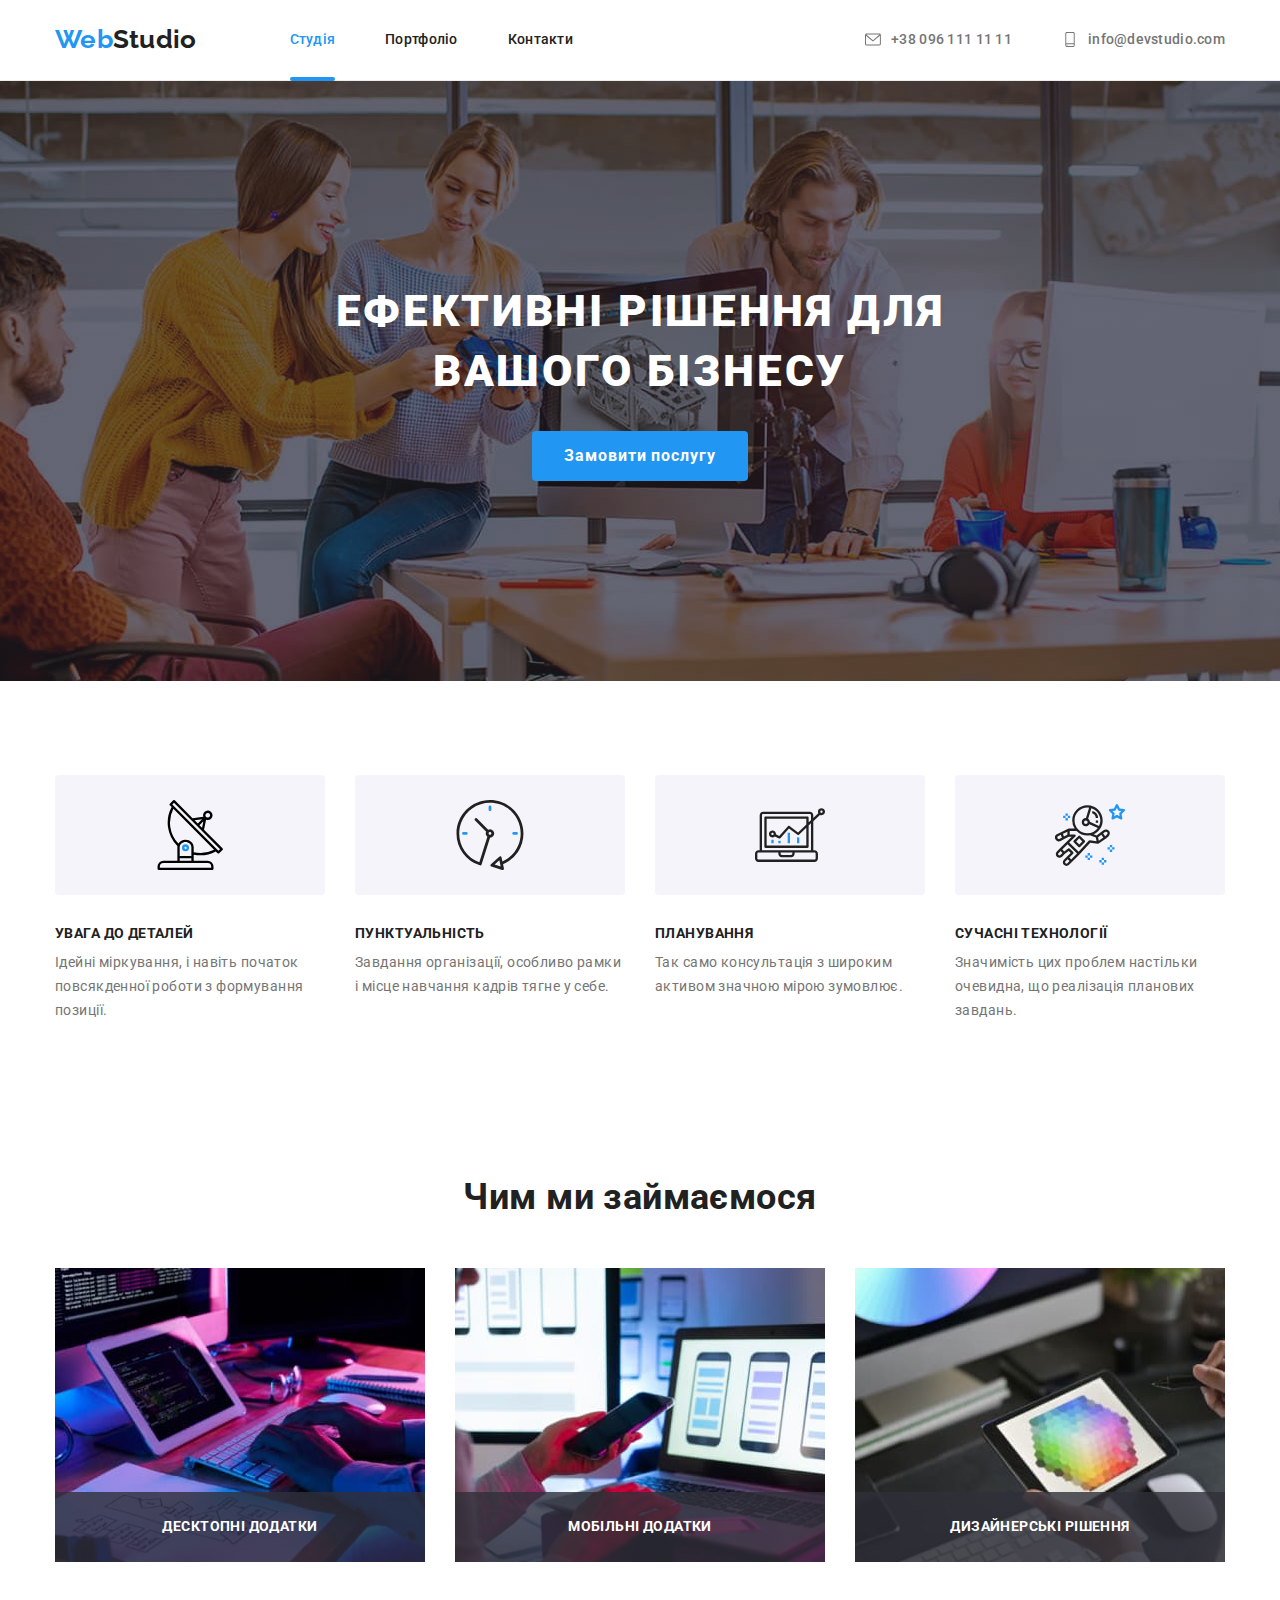
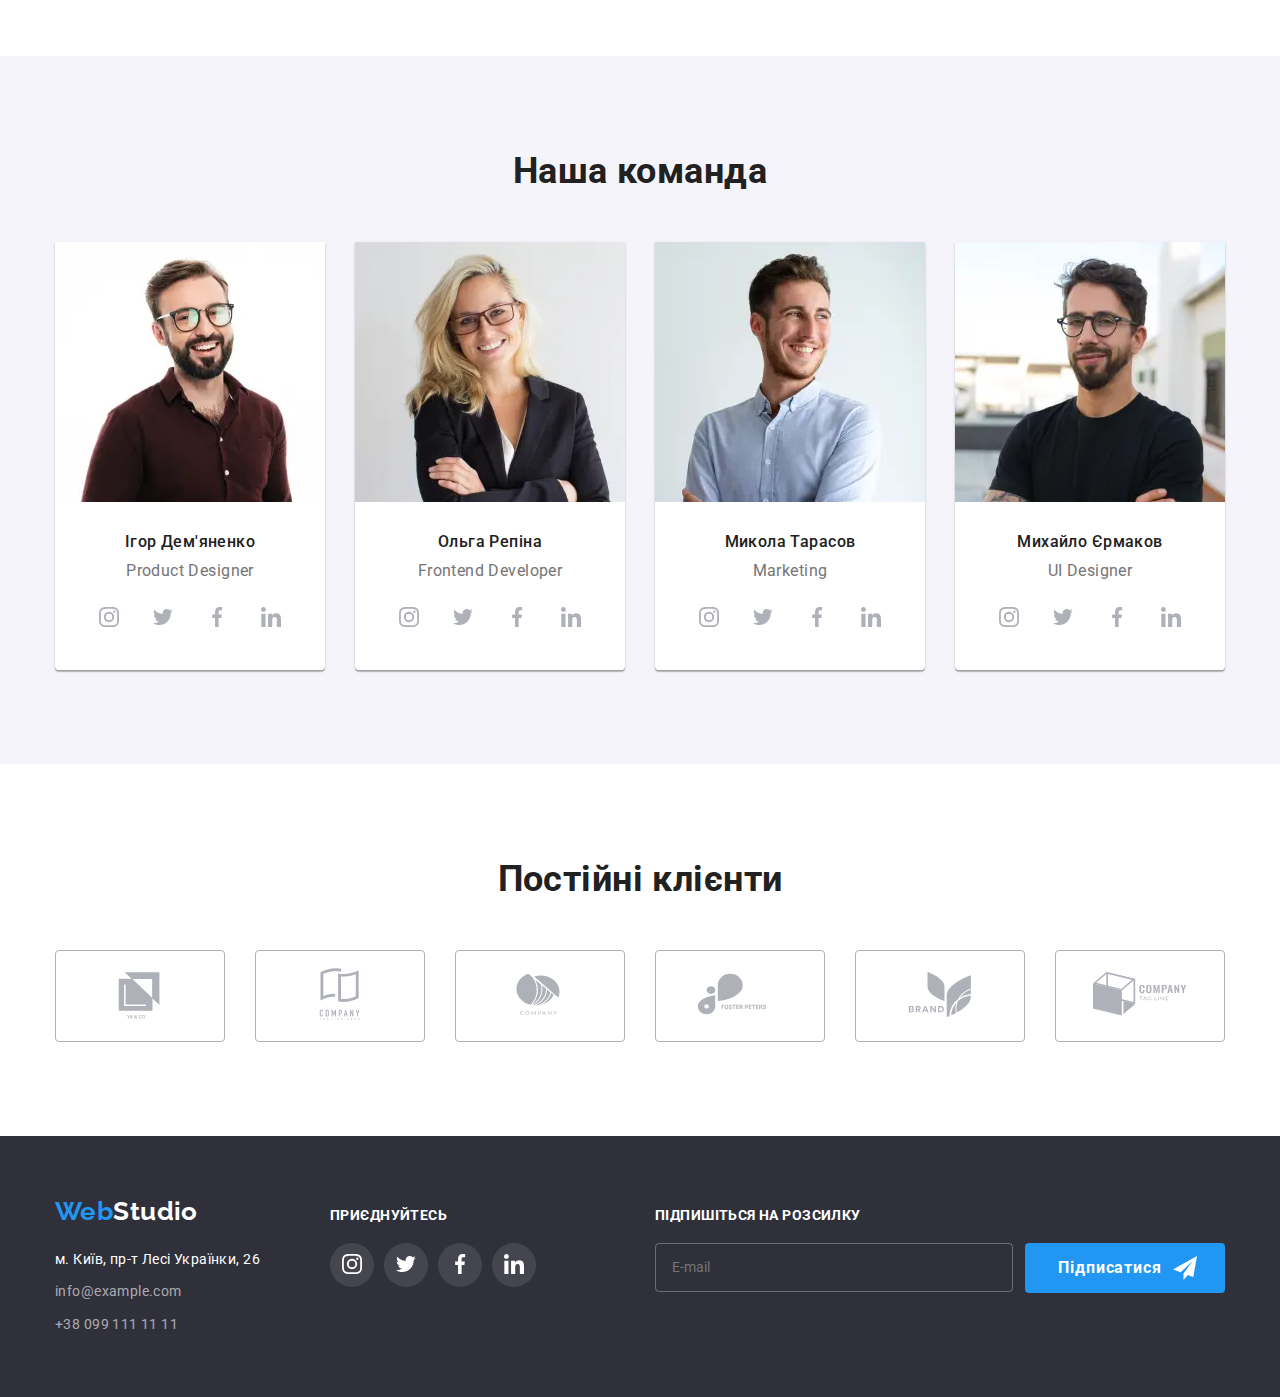
==== commit 1755e6e5: "fixed" ====
--- a/index.html
+++ b/index.html
@@ -92,44 +92,44 @@
         <section class="features section">
             <div class="features container">
                 <h2 class="visually-hidden">Переваги</h2>
-                <ul class="features-list list">
-                    <li class="features-list-item">
+                <ul class="features__list list">
+                    <li class="features-list__item">
                         <div class="icon-wrapper">
                             <svg lang="en" aria-label="icon telescope" class="features-icon" width="70" height="70">
                                 <use href="./images/icons.svg#icon-telescope"></use>
                             </svg>
                         </div>
-                        <h3 class="features-title">Увага до деталей</h3>
-                        <p class="features-text">Ідейні міркування, і навіть початок повсякденної роботи з формування
+                        <h3 class="features__title">Увага до деталей</h3>
+                        <p class="features__text">Ідейні міркування, і навіть початок повсякденної роботи з формування
                             позиції.</p>
                     </li>
-                    <li class="features-list-item">
+                    <li class="features-list__item">
                         <div class="icon-wrapper">
                             <svg lang="en" aria-label="icon clock" class="features-icon" width="70" height="70">
                                 <use href="./images/icons.svg#icon-clock"></use>
                             </svg>
                         </div>
-                        <h3 class="features-title">Пунктуальність</h3>
-                        <p class="features-text">Завдання організації, особливо рамки і місце навчання кадрів тягне у
+                        <h3 class="features__title">Пунктуальність</h3>
+                        <p class="features__text">Завдання організації, особливо рамки і місце навчання кадрів тягне у
                             себе.</p>
                     </li>
-                    <li class="features-list-item">
+                    <li class="features-list__item">
                         <div class="icon-wrapper">
                             <svg lang="en" aria-label="icon diagram" class="features-icon" width="70" height="70">
                                 <use href="./images/icons.svg#icon-diagram"></use>
                             </svg>
                         </div>
-                        <h3 class="features-title">Планування</h3>
-                        <p class="features-text">Так само консультація з широким активом значною мірою зумовлює.</p>
-                    </li>
-                    <li class="features-list-item">
+                        <h3 class="features__title">Планування</h3>
+                        <p class="features__text">Так само консультація з широким активом значною мірою зумовлює.</p>
+                    </li>
+                    <li class="features-list__item">
                         <div class="icon-wrapper">
                             <svg lang="en" aria-label="icon astronaut" class="features-icon" width="70" height="70">
                                 <use href="./images/icons.svg#icon-astronaut"></use>
                             </svg>
                         </div>
-                        <h3 class="features-title">Сучасні технології</h3>
-                        <p class="features-text">Значимість цих проблем настільки очевидна, що реалізація планових
+                        <h3 class="features__title">Сучасні технології</h3>
+                        <p class="features__text">Значимість цих проблем настільки очевидна, що реалізація планових
                             завдань.</p>
                     </li>
                 </ul>
@@ -489,7 +489,7 @@
                 </address>
             </div>
             <div class="footer__right">
-                <p class="footer__title">приєднуйтесь</p>
+                <p class="footer__title join">приєднуйтесь</p>
                 <ul class="socialmedia-list list">
                     <li class="socialmedia-list__item footer-page">
                         <a class="socialmedia__link link">
@@ -526,7 +526,7 @@
                 </ul>
             </div>
             <div class="footer__form-wrapper">
-                <p class="footer__title">Підпишіться на розсилку</p>
+                <p class="footer__title ">Підпишіться на розсилку</p>
                 <form class="footer__form">
                     <label class="user_email">
                         <input type="email" placeholder="E-mail" class="footer__input">
--- a/css/main.min.css
+++ b/css/main.min.css
@@ -1 +1 @@
-:root{--accent-color: #2196f3;--accent-btn-color: #188ce8;--text: #757575;--white: #ffffff;--maine: #212121;--background-secondary-color: #f5f4fa;--primery-font-family: Roboto, sans-serif;--background-color-dark: #2f303a;--header-border: #ececec;--border-color: #eeeeee;--bgc: #afb1b8;--transition-time: 250ms;--transition-timing-function: cubic-bezier(0.4, 0, 0.2, 1)}body{font-family:var(--primery-font-family);color:var(--text);background-color:var(--white);font-size:14px;letter-spacing:.03em}h1,h2,h3,h4,p{margin-top:0;margin-bottom:0}ul,ol{margin-top:0;margin-bottom:0;padding-left:0}img{display:block;max-width:100%;height:auto}button,a{cursor:pointer}.link{text-decoration:none}.list{list-style:none;padding:0;margin:0}.section{padding-top:94px;padding-bottom:94px}.container{padding-left:15px;padding-right:15px}@media screen and (min-width: 480px){.container{width:480px;margin-left:auto;margin-right:auto}}@media screen and (min-width: 768px){.container{width:768px}}@media screen and (min-width: 1200px){.container{width:1200px}}.visually-hidden{position:absolute;white-space:nowrap;width:1px;height:1px;overflow:hidden;border:0;padding:0;clip:rect(0 0 0 0);clip-path:inset(50%);margin:-1px}.button{font-family:var(--primery-font-family);background-color:var(--accent-color);color:var(--white);border:var(--accent-color);border-radius:4px;padding:10px 32px;letter-spacing:.06em;font-size:16px;font-weight:700;line-height:1.875;transition:background-color var(--transition-time) var(--transition-timing-function)}.button:hover,.button:focus{background-color:var(--accent-btn-color)}.is-hidden{opacity:0;visibility:hidden;pointer-events:none}.logo-header{font-size:26px;font-weight:700;line-height:1.1923076923;margin:24px 93px 25px auto;font-family:"Raleway";color:var(--accent-color)}.logo-header span{font-size:26px;font-weight:700;line-height:1.1923076923;font-family:"Raleway";color:var(--maine)}@media screen and (min-width: 468px){.logo-header{margin-right:87px}}.header{border-bottom:1px solid var(--header-border)}@media screen and (max-width: 767px){.header_container{display:flex;align-items:center;justify-content:space-between}.header{padding-top:16px;padding-bottom:16px}.mobile-contacts-menu.list{display:flex;margin-left:auto;column-gap:50px}}@media screen and (min-width: 768px){.mobile-menu{display:none}.mobile-modal__close-btn{display:none}.open-mobile-menu-btn{display:none}.mobile-modal__close-btn{display:none}.header>.container{display:flex;align-items:center}.navigation{display:flex;color:var(--maine);font-weight:500;line-height:1.14;letter-spacing:.02em;transition:color var(--transition-time) var(--transition-timing-function)}.navigation__list.list{display:flex;column-gap:50px}.navigation__item{position:relative}.current::after{display:inline-block;position:absolute;left:0;bottom:-1px;content:" ";width:100%;height:4px;border-radius:2px;background-color:var(--accent-color)}.contacts-menu{margin-left:auto;font-weight:500;letter-spacing:.02em;line-height:1.14;transition:color var(--transition-time) var(--transition-timing-function)}.contacts-menu.link{display:flex;align-items:center;justify-content:center;padding-top:32px;padding-bottom:32px}.contacts-menu:hover,.contacts-menu:focus{color:var(--accent-color)}.nav-contact{color:var(--text)}.navigation.link{display:block;padding-top:32px;padding-bottom:32px}.navigation:hover,.navigation:focus{color:var(--accent-color)}.nav-icon{margin-right:10px;fill:var(--text);transition:fill var(--transition-time) var(--transition-timing-function)}.nav-contact:hover .nav-icon,.nav-contact:focus .nav-icon{fill:var(--accent-color)}.navigation.current{color:var(--accent-color)}}@media screen and (min-width: 1200px){.contacts-menu.list{display:flex;margin-left:auto;column-gap:50px}}@media screen and (max-width: 767px){.navigation__list{display:none}.contacts-menu{display:none}.mobile-menu__container{position:relative;padding-left:40px}.mobile-menu.is-open{padding-bottom:48px;opacity:1;visibility:visible;pointer-events:auto}.mobile-menu{position:fixed;top:0;left:0;width:100%;height:100%;z-index:100;background-color:var(--white);opacity:0;visibility:hidden;pointer-events:none;transition:opacity var(--transition-time) var(--transition-timing-function)}.mobile-modal__close-btn{display:flex;position:absolute;top:21px;right:15px;justify-content:center;align-items:center;padding:0;line-height:0;border:none;background-color:rgba(0,0,0,0)}.mobile-modal__close-btn:hover{fill:var(--accent-color)}.mobile-modal__icon-close{width:30px;height:30px}.open-mobile-menu-btn{border:none;background-color:rgba(0,0,0,0);padding:0;line-height:0}.open-mobile-menu-btn__icon{width:40px;height:40px}.mobile-navigation__list{padding-top:48px;margin-bottom:302px}.mobile-navigation__link{font-size:40px;font-weight:500;line-height:1.175;letter-spacing:.02em;text-align:left;color:var(--maine)}.mobile-navigation__link:hover,.mobile-navigation__link:focus{color:var(--accent-color)}.mobile-navigation__link.current{color:var(--accent-color)}.mobile-navigation__item:not(:last-child){padding-bottom:32px}.mobile-contacts__menu{margin-bottom:64px}.mobile-contacts__link{font-size:30px;font-weight:400;line-height:1.3333333333;letter-spacing:.02em;text-align:left;color:var(--maine)}.mobile-contacts__link:not(:last-child){padding-bottom:32px}.mobile-contacts__link:hover,.mobile-contacts__link:focus{color:var(--accent-color)}.mobile-contacts__link.tel{color:var(--accent-color)}.mobile-contacts__item:not(:last-child){padding-bottom:32px}.social-media{display:flex;column-gap:10px}.social-media__link{font-size:18px;font-weight:500;line-height:1.2222222222;letter-spacing:.02em;text-align:left;color:var(--accent-color)}.social-media__item:not(:last-child){border-right:1px solid rgba(33,33,33,.2);padding-right:10px}}.hero__title{color:var(--white);margin:0 auto;text-transform:uppercase;margin-bottom:30px;letter-spacing:.06em;font-size:26px;font-weight:900;line-height:1.6153846154;width:360px}.hero{margin-left:auto;margin-right:auto;background-color:#c4c4c4;text-align:center;background-image:linear-gradient(rgba(47, 48, 58, 0.4), rgba(47, 48, 58, 0.4)),url("/images/adaptive/hero-img-mobile.jpg");background-position:center;background-size:cover;max-width:1600px}@media screen and (min-device-pixel-ratio: 2)and (max-width: 767px),screen and (min-resolution: 192dpi)and (max-width: 767px),screen and (min-resolution: 2dppx)and (max-width: 767px){.hero{background-image:linear-gradient(rgba(47, 48, 58, 0.4), rgba(47, 48, 58, 0.4)),url("/images/adaptive/hero-img-mobile@2x.jpg")}}@media screen and (min-width: 768px){.hero{background-image:linear-gradient(rgba(47, 48, 58, 0.4), rgba(47, 48, 58, 0.4)),url("/images/adaptive/hero-img-tablet.jpg");padding:118px 0}.hero__title{font-size:26px;font-weight:900;line-height:1.6153846154;width:360px}}@media screen and (min-device-pixel-ratio: 2)and (min-width: 768px),screen and (min-resolution: 192dpi)and (min-width: 768px),screen and (min-resolution: 2dppx)and (min-width: 768px){.hero{background-image:linear-gradient(rgba(47, 48, 58, 0.4), rgba(47, 48, 58, 0.4)),url("/images/adaptive/hero-img-tablet@2x.jpg")}}@media screen and (min-width: 1200px){.hero{background-image:linear-gradient(rgba(47, 48, 58, 0.4), rgba(47, 48, 58, 0.4)),url("/images/adaptive/hero-img-desktop.jpg");padding:200px 0}.hero__title{width:696px;font-size:44px;font-weight:900;line-height:1.3636363636}}@media screen and (min-device-pixel-ratio: 2)and (min-width: 1200px),screen and (min-resolution: 192dpi)and (min-width: 1200px),screen and (min-resolution: 2dppx)and (min-width: 1200px){.hero{background-image:linear-gradient(rgba(47, 48, 58, 0.4), rgba(47, 48, 58, 0.4)),url("/images/adaptive/hero-img-desktop@2x.jpg")}}.features{padding-bottom:0}.features-title{font-size:14px;font-weight:700;line-height:1.1428571429;text-transform:uppercase;margin-bottom:10px;color:var(--maine)}.icon-wrapper{display:flex;align-items:center;justify-content:center;height:120px;border-radius:4px;margin-bottom:30px;background-color:var(--background-secondary-color)}.features-text{line-height:1.7;color:var(--text)}@media screen and (min-width: 480px){.icon-wrapper{display:flex;align-items:center;justify-content:center;width:270px;width:100%}.features-text{width:100%;margin-bottom:30px}}@media screen and (min-width: 768px){.features-list{display:flex;flex-direction:row;flex-wrap:wrap;gap:30px}.icon-wrapper{width:354px}.features-text{width:354px}}@media screen and (min-width: 1200px){.features-list{display:flex;gap:30px}.features-text{line-height:1.7;width:270px;color:var(--text)}.icon-wrapper{width:270px}}@media screen and (max-width: 1199px){.examples{display:none}}.examples-title{font-size:36px;font-weight:700;line-height:1.1666666667;color:var(--maine);text-align:center;margin-bottom:50px}.examples-list.list{position:relative;display:flex;column-gap:30px}.examples-img-item{position:relative}.overlay-text{position:absolute;bottom:20px;left:50%;transform:translate(-50%, -50%);text-transform:uppercase;font-weight:700;text-align:center;color:var(--white);z-index:4}.examples-overlay{position:absolute;width:100%;height:70px;bottom:0px;background-color:rgba(47,48,58,.8)}.team{background-color:var(--background-secondary-color)}.team__title{font-size:36px;font-weight:700;line-height:1.1666666667;margin-bottom:50px;color:var(--maine);text-align:center;color:var(--maine)}.team__member{margin-bottom:10px;text-align:center;font-size:16px;font-weight:500;line-height:1.19;color:var(--maine)}.team__position{margin-bottom:16px;text-align:center;font-weight:400;font-size:16px;line-height:1.19}.team__img{margin-bottom:30px}.team__card{background-color:var(--white);box-shadow:0px 1px 3px rgba(0,0,0,.12),0px 1px 1px rgba(0,0,0,.14),0px 2px 1px rgba(0,0,0,.2);border-radius:0px 0px 4px 4px}@media screen and (min-width: 480px){.team__title{font-size:28px;font-weight:700;line-height:1.1785714286;margin-bottom:30px;text-align:center}}@media screen and (min-width: 768px){.team__list.list{display:flex;flex-wrap:wrap;gap:30px}}@media screen and (min-width: 1200px){.team__list.list{display:flex;column-gap:30px}.team__title{font-size:36px;font-weight:700;line-height:1.1666666667}}.socialmedia-list{display:flex;justify-content:center;align-items:center;column-gap:10px;margin-bottom:30px}.socialmedia-list__icon{fill:var(--bgc);background-color:rgba(0,0,0,0)}.socialmedia-list__item:hover .socialmedia-list__icon,.socialmedia-list__item:focus .socialmedia-list__icon{fill:var(--white)}.socialmedia-list__item{display:flex;align-items:center;justify-content:center;width:44px;height:44px;border-radius:50%;background-color:rgba(0,0,0,0);transition:background-color var(--transition-time) var(--transition-timing-function),fill var(--transition-time) var(--transition-timing-function)}.socialmedia-list__item:hover,.socialmedia-list__item:focus{background-color:var(--accent-color)}.clients__title{font-size:28px;font-weight:700;line-height:1.1785714286;text-align:center;margin-bottom:50px;color:var(--maine)}.clients__list{display:flex;align-items:center;justify-content:center;column-gap:30px}.clients__item{display:flex;align-items:center;justify-content:center;height:92px;border:1px solid var(--bgc);border-radius:4px;background-color:var(--white);transition:border var(--transition-time) var(--transition-timing-function)}.clients__item:hover,.clients__item:focus{border:1px solid var(--accent-color)}.clients__logo{fill:var(--bgc);transition:fill var(--transition-time) var(--transition-timing-function)}.clients__item:hover .clients__logo,.clients__item:focus .clients__logo{fill:var(--accent-color)}@media screen and (min-width: 480px){.clients__list.list{display:flex;flex-wrap:wrap;gap:30px}.clients__item{width:210px}}@media screen and (min-width: 768px){.clients__list.list{display:flex;column-gap:30px}.clients__item{width:226px}}@media screen and (min-width: 1200px){.clients__item{width:170px}.clients__title{font-size:36px;font-weight:700;line-height:1.1666666667}}.footer{padding:60px 0;background-color:var(--background-color-dark)}.footer>.container .footer__logo{font-size:26px;font-weight:700;line-height:1.1923076923;font-family:"Raleway",sans-serif;color:var(--accent-color);transition:color var(--transition-time) var(--transition-timing-function)}.footer__input{display:block;padding-top:15px;padding-left:16px;padding-bottom:15px;border:1px solid rgba(255,255,255,.3);border-radius:4px;background-color:rgba(0,0,0,0);color:var(--white)}.footer__title{font-size:14px;font-weight:700;line-height:1.1428571429;text-transform:uppercase;margin-bottom:20px;color:var(--white)}@media screen and (min-width: 480px){.footer__left{text-align:center}.footer__input{width:450px;margin-bottom:20px;display:block;margin-left:auto;margin-right:auto}.address__item{margin-bottom:8px}.address__location{margin-bottom:8px}.footer__title{margin-top:60px;text-align:center}.footer__form>.button{position:relative;display:block;margin-left:auto;margin-right:auto}.footer__form>.button{padding-right:62px}.footer__icon-send{position:absolute;bottom:13px;right:28px}}@media screen and (min-width: 768px){.footer .container{display:flex;justify-content:space-around;align-items:baseline;flex-wrap:wrap}}@media screen and (min-width: 1200px){.footer .container{display:flex;align-items:baseline}.footer .footer__left{margin-right:70px;text-align:start}.footer .footer__form-wrapper{margin-left:auto}.footer .footer__form>.button{padding-right:62px;min-width:200px;height:50px}.footer .footer__form{position:relative;display:flex}.footer .footer__input{width:358px;margin-right:12px}.footer .footer__title{text-align:start}.footer__left{margin-right:70px}.footer__form-wrapper{margin-left:auto}.footer__form>.button{padding-right:62px}.footer__form{position:relative;display:flex}.footer__input{width:358px;margin-right:12px}.address__location{margin-bottom:9px}.address__item{margin-bottom:9px}.footer__icon-send{position:absolute;right:28px}}.adress_list{font-style:normal;line-height:1.71;color:var(--white)}.address__location{display:inline-block;line-height:24px;color:var(--white);transition:color var(--transition-time) var(--transition-timing-function)}.address__contact{color:rgba(255,255,255,.6);transition:color var(--transition-time) var(--transition-timing-function)}.address :hover,.address :focus{color:var(--accent-color)}.socialmedia-list__item.footer-page{background-color:rgba(255,255,255,.1)}.socialmedia-list__footer-icon{fill:var(--white);transition:background-color var(--transition-time) var(--transition-timing-function)}.socialmedia-list__item.footer-page:hover,.socialmedia-list__item.footer-page:focus{background-color:var(--accent-color)}.footer__right>.socialmedia-list{margin-bottom:0}.footer__logo span{font-size:26px;font-weight:700;line-height:1.1923076923;font-family:"Raleway";color:var(--white);transition:color var(--transition-time) var(--transition-timing-function)}.footer__logo.link{display:inline-block;margin-bottom:20px}.footer__logo:hover,.footer__logo:focus{color:var(--accent-color)}.footer__logo>span:hover,.footer__logo>span:focus{color:var(--accent-color)}.backdrop{position:fixed;top:0;left:0;width:100%;height:100%;z-index:100;background:rgba(0,0,0,.2);transition:opacity 400ms ease-in,visibility 400ms ease-in}.modal{position:absolute;top:50%;left:50%;transform:translate(-50%, -50%);padding:40px;width:528px;height:581px;border-radius:4px;box-shadow:0px 1px 3px rgba(0,0,0,.12),0px 1px 1px rgba(0,0,0,.14),0px 2px 1px rgba(0,0,0,.2);background-color:var(--white)}.modal-close-btn{display:flex;position:absolute;top:8px;right:8px;justify-content:center;align-items:center;padding:0;width:30px;height:30px;border-radius:50%;border:1px solid rgba(0,0,0,.1);background-color:rgba(0,0,0,0)}.modal-close-btn:hover{fill:var(--accent-color)}.modal-form-title{font-weight:700;font-size:20px;line-height:1.15;text-align:center;color:var(--maine);margin-bottom:12px;text-align:center}.form-label{display:block;margin-bottom:4px}.modal-form-input{display:block;width:100%;height:40px;font:inherit;margin:0 auto;margin-bottom:10px;padding-left:42px;border:1px solid rgba(33,33,33,.2);border-radius:4px;cursor:pointer;transition:border-color var(--transition-time) var(--transition-timing-function)}.modal-form-input:focus{border-color:var(--accent-color);outline:none}.modal-form-label-desc{display:block;margin-bottom:4px;font-size:12px;line-height:1.16;letter-spacing:.01em;color:#757575}.textarea{width:100%;height:120px;resize:none;padding:12px 16px;margin-bottom:20px;color:#000}.textarea::placeholder{font-size:12px;line-height:1.16;letter-spacing:.01em;color:rgba(117,117,117,.5)}.modal-form-input-wrapper{position:relative;display:block}.modal-form-checkbox-desc{position:relative;margin-bottom:30px}.modal-terms-field{position:relative}.form-icon{position:absolute;top:50%;transform:translateY(-50%);left:7px;transition:fill var(--transition-time) var(--transition-timing-function)}.modal-form-input:focus+.form-icon{fill:var(--accent-color)}.modal-form-checkbox-field{display:flex;align-items:center;justify-content:center;margin-bottom:30px;line-height:1.71}.form-icon-checkbox{width:16px;height:15px;border:2px solid var(--maine);cursor:pointer;border-radius:3px;margin-right:7px;fill:rgba(0,0,0,0)}.modal-form-checkbox:checked+.form-icon-checkbox{background-color:var(--accent-color);border:none}.modal-form-checkbox:checked+.form-icon-checkbox{box-shadow:0 0 0 2px rgba(0,0,255,.5)}.form-icon-checkbox-icon{display:none;fill:var(--transition-timing-function)}.modal-form-checkbox:checked+.form-icon-checkbox>.form-icon-checkbox-icon{display:block}.modal-form-checkbox{position:absolute;appearance:none}.modal-terms{color:var(--accent-color)}.button.form{display:block;margin-left:auto;margin-right:auto;box-shadow:0px 4px 4px rgba(0,0,0,.15)}@media screen and (max-width: 769px){.modal{width:450px;height:609px}.modal-form-checkbox-field{font-size:12px;font-weight:400;line-height:1.1666666667}.modal-terms{font-size:12px;font-weight:400;line-height:1.1666666667}}.projects{background-color:var(--white)}.projects__link{display:block;transition:box-shadow var(--transition-time) var(--transition-timing-function)}.projects__link:hover,.projects__link:focus{box-shadow:0px 1px 1px rgba(0,0,0,.12),0px 4px 4px rgba(0,0,0,.06),1px 4px 6px rgba(0,0,0,.16)}.projects__wrapper{position:relative;overflow:hidden}.projects__overlay{font-size:18px;font-weight:400;line-height:1.5555555556;position:absolute;text-align:left;overflow:auto;width:100%;height:100%;top:0;left:0;padding:63px 24px;transform:translateY(100%);transition:transform var(--transition-time) var(--transition-timing-function);color:var(--white);background-color:rgba(33,150,243,.9)}.projects__link:hover .projects__overlay,.projects__link:focus .projects__overlay{transform:translate(0)}.projects__buttons-filter-item{font-size:16px;font-weight:500;line-height:1.625;font-family:var(--primery-font-family);border:0;border-radius:4px;padding:6px 22px;text-align:center;background-color:var(--background-secondary-color);transition:color var(--transition-time) var(--transition-timing-function),background-color var(--transition-time) var(--transition-timing-function)}.projects__buttons-filter-item:hover,.projects__buttons-filter-item:focus{color:var(--white);background-color:var(--accent-color)}.projects__title{font-size:18px;font-weight:700;line-height:2;margin-bottom:4px;color:var(--maine);letter-spacing:.06em}.projects__text{font-size:16px;font-weight:400;line-height:1.875;color:var(--text)}.project__description{border-left:1px solid var(--border-color);border-right:1px solid var(--border-color);border-bottom:1px solid var(--border-color);padding:20px 24px}@media screen and (max-width: 767px){.projects__buttons-filter.list{display:flex;flex-wrap:wrap;gap:8px;margin-bottom:40px;width:326px}.projects__link{margin-bottom:30px}}@media screen and (min-width: 768px){.projects__buttons-filter.list{display:flex;justify-content:center;column-gap:8px;margin-bottom:40px}.projects__list{display:flex;flex-wrap:wrap;justify-content:flex-start;gap:30px}.projects__link{display:flex;flex-direction:column;height:100%}.project__description{flex-grow:1}.projects__item{width:calc(50% - 30px)}}@media screen and (min-width: 1200px){.projects__list{display:flex;justify-content:center;flex-wrap:wrap;gap:30px}.projects__buttons-filter.list{margin-bottom:50px}.projects__item{width:calc(33.3333333333% - 60px)}}/*# sourceMappingURL=main.min.css.map */+:root{--accent-color: #2196f3;--accent-btn-color: #188ce8;--text: #757575;--white: #ffffff;--maine: #212121;--background-secondary-color: #f5f4fa;--primery-font-family: Roboto, sans-serif;--background-color-dark: #2f303a;--header-border: #ececec;--border-color: #eeeeee;--bgc: #afb1b8;--transition-time: 250ms;--transition-timing-function: cubic-bezier(0.4, 0, 0.2, 1)}body{font-family:var(--primery-font-family);color:var(--text);background-color:var(--white);font-size:14px;letter-spacing:.03em}h1,h2,h3,h4,p{margin-top:0;margin-bottom:0}ul,ol{margin-top:0;margin-bottom:0;padding-left:0}img{display:block;max-width:100%;height:auto}button,a{cursor:pointer}.link{text-decoration:none}.list{list-style:none;padding:0;margin:0}.section{padding-top:60px;padding-bottom:60px}@media screen and (min-width: 1200px){.section{padding-top:94px;padding-bottom:94px}}.container{width:100%;padding-left:15px;padding-right:15px}@media screen and (min-width: 480px){.container{width:480px;margin-left:auto;margin-right:auto}}@media screen and (min-width: 768px){.container{width:768px}}@media screen and (min-width: 1200px){.container{width:1200px}}.visually-hidden{position:absolute;white-space:nowrap;width:1px;height:1px;overflow:hidden;border:0;padding:0;clip:rect(0 0 0 0);clip-path:inset(50%);margin:-1px}.button{font-family:var(--primery-font-family);background-color:var(--accent-color);color:var(--white);border:var(--accent-color);border-radius:4px;padding:10px 32px;letter-spacing:.06em;font-size:16px;font-weight:700;line-height:1.875;transition:background-color var(--transition-time) var(--transition-timing-function)}.button:hover,.button:focus{background-color:var(--accent-btn-color)}.is-hidden{opacity:0;visibility:hidden;pointer-events:none}.logo-header{font-size:26px;font-weight:700;line-height:1.1923076923;margin:24px 93px 25px auto;font-family:"Raleway";color:var(--accent-color)}.logo-header span{font-size:26px;font-weight:700;line-height:1.1923076923;font-family:"Raleway";color:var(--maine)}@media screen and (max-width: 767px){.logo-header{margin-right:87px;margin-top:0px;margin-bottom:0px}}.header{border-bottom:1px solid var(--header-border)}.navigation{display:flex;color:var(--maine);font-weight:500;line-height:1.14;letter-spacing:.02em;transition:color var(--transition-time) var(--transition-timing-function)}.navigation.current{color:var(--accent-color)}.contacts-menu{margin-left:auto;font-weight:500;letter-spacing:.02em;line-height:1.14;transition:color var(--transition-time) var(--transition-timing-function)}.contacts-menu.link{display:flex;align-items:center;justify-content:center}@media screen and (max-width: 767px){.header_container{display:flex;align-items:center;justify-content:space-between}.header{padding-top:16px;padding-bottom:16px}.mobile-contacts-menu.list{display:flex;margin-left:auto;column-gap:50px}}.contacts-menu__item:first-child{margin-bottom:10px}@media screen and (min-width: 768px){.mobile-menu{display:none}.mobile-modal__close-btn{display:none}.open-mobile-menu-btn{display:none}.mobile-modal__close-btn{display:none}.header>.container{display:flex;align-items:center}.current::after{display:inline-block;position:absolute;left:0;bottom:-1px;content:" ";width:100%;height:4px;border-radius:2px;background-color:var(--accent-color)}.nav-contact{color:var(--text)}.nav-contact:hover,.nav-contact:focus{color:var(--accent-color)}.nav-contact.link{display:flex;align-items:center;justify-content:center}.navigation__list.list{display:flex;column-gap:50px}.navigation__item{position:relative}.navigation.link{display:block;padding-top:32px;padding-bottom:32px}.navigation:hover,.navigation:focus{color:var(--accent-color)}.nav-icon{margin-right:10px;fill:var(--text);transition:fill var(--transition-time) var(--transition-timing-function)}.nav-contact:hover .nav-icon,.nav-contact:focus .nav-icon{fill:var(--accent-color)}}@media screen and (min-width: 1200px){.contacts-menu__item:first-child{margin-bottom:0}.contacts-menu.list{display:flex;margin-left:auto;column-gap:50px}.nav-contact.link{padding-top:32px;padding-bottom:32px}}@media screen and (max-width: 767px){.navigation__list{display:none}.contacts-menu{display:none}.mobile-menu__container{position:relative;padding-left:40px}.mobile-menu.is-open{padding-bottom:48px;opacity:1;visibility:visible;pointer-events:auto}.mobile-menu{position:fixed;top:0;left:0;width:100%;height:100%;z-index:100;background-color:var(--white);opacity:0;visibility:hidden;pointer-events:none;transition:opacity var(--transition-time) var(--transition-timing-function)}.mobile-modal__close-btn{display:flex;position:absolute;top:21px;right:15px;justify-content:center;align-items:center;padding:0;line-height:0;border:none;background-color:rgba(0,0,0,0)}.mobile-modal__close-btn:hover{fill:var(--accent-color)}.mobile-modal__icon-close{width:30px;height:30px}.open-mobile-menu-btn{border:none;background-color:rgba(0,0,0,0);padding:0;line-height:0}.open-mobile-menu-btn__icon{width:40px;height:40px}.mobile-navigation__list{padding-top:48px;margin-bottom:302px}.mobile-navigation__link{font-size:40px;font-weight:500;line-height:1.175;letter-spacing:.02em;text-align:left;color:var(--maine)}.mobile-navigation__link:hover,.mobile-navigation__link:focus{color:var(--accent-color)}.mobile-navigation__link.current{color:var(--accent-color)}.mobile-navigation__item:not(:last-child){padding-bottom:32px}.mobile-contacts__menu{margin-bottom:64px}.mobile-contacts__link{font-size:30px;font-weight:400;line-height:1.3333333333;letter-spacing:.02em;text-align:left;color:var(--maine)}.mobile-contacts__link:not(:last-child){padding-bottom:32px}.mobile-contacts__link:hover,.mobile-contacts__link:focus{color:var(--accent-color)}.mobile-contacts__link.tel{color:var(--accent-color)}.mobile-contacts__item:not(:last-child){padding-bottom:32px}.social-media{display:flex;column-gap:10px;flex-wrap:wrap}.social-media__link{font-size:18px;font-weight:500;line-height:1.2222222222;letter-spacing:.02em;text-align:left;color:var(--accent-color)}.social-media__item:not(:last-child){border-right:1px solid rgba(33,33,33,.2);padding-right:10px}}.hero__title{color:var(--white);margin:0 auto;text-transform:uppercase;margin-bottom:30px;letter-spacing:.06em;font-size:26px;font-weight:900;line-height:1.6153846154;max-width:696px}.hero{margin-left:auto;margin-right:auto;background-color:#c4c4c4;text-align:center;background-image:linear-gradient(rgba(47, 48, 58, 0.4), rgba(47, 48, 58, 0.4)),url("../images/adaptive/hero-img-mobile.jpg");background-position:center;background-size:cover;max-width:1600px}@media screen and (min-device-pixel-ratio: 2)and (max-width: 767px),screen and (min-resolution: 192dpi)and (max-width: 767px),screen and (min-resolution: 2dppx)and (max-width: 767px){.hero{background-image:linear-gradient(rgba(47, 48, 58, 0.4), rgba(47, 48, 58, 0.4)),url("../images/adaptive/hero-img-mobile@2x.jpg")}}@media screen and (min-width: 768px){.hero{background-image:linear-gradient(rgba(47, 48, 58, 0.4), rgba(47, 48, 58, 0.4)),url("../images/adaptive/hero-img-tablet.jpg");padding:118px 0}.hero__title{font-size:26px;font-weight:900;line-height:1.6153846154;width:360px}}@media screen and (min-device-pixel-ratio: 2)and (min-width: 768px),screen and (min-resolution: 192dpi)and (min-width: 768px),screen and (min-resolution: 2dppx)and (min-width: 768px){.hero{background-image:linear-gradient(rgba(47, 48, 58, 0.4), rgba(47, 48, 58, 0.4)),url("../images/adaptive/hero-img-tablet@2x.jpg")}}@media screen and (min-width: 1200px){.hero{background-image:linear-gradient(rgba(47, 48, 58, 0.4), rgba(47, 48, 58, 0.4)),url("../images/adaptive/hero-img-desktop.jpg");padding:200px 0}.hero__title{width:696px;font-size:44px;font-weight:900;line-height:1.3636363636}}@media screen and (min-device-pixel-ratio: 2)and (min-width: 1200px),screen and (min-resolution: 192dpi)and (min-width: 1200px),screen and (min-resolution: 2dppx)and (min-width: 1200px){.hero{background-image:linear-gradient(rgba(47, 48, 58, 0.4), rgba(47, 48, 58, 0.4)),url("../images/adaptive/hero-img-desktop@2x.jpg")}}.features{padding-bottom:0}.features__title{font-size:14px;font-weight:700;line-height:1.1428571429;text-transform:uppercase;margin-bottom:10px;color:var(--maine)}.icon-wrapper{display:flex;align-items:center;justify-content:center;height:120px;border-radius:4px;margin-bottom:30px;background-color:var(--background-secondary-color)}.features__text{line-height:1.7;color:var(--text)}@media screen and (max-width: 768px){.icon-wrapper{display:flex;align-items:center;justify-content:center;width:270px;width:100%}.features__text{width:100%;margin-bottom:30px}.features__title{text-align:center}}@media screen and (min-width: 768px){.features__list{display:flex;flex-direction:row;flex-wrap:wrap;gap:30px}.icon-wrapper{width:354px}.features__text{width:354px}.features.container{padding-bottom:60px}}@media screen and (min-width: 1200px){.features__list{display:flex;gap:30px}.features__text{line-height:1.7;width:270px;color:var(--text)}.icon-wrapper{width:270px}}@media screen and (max-width: 1199px){.examples{display:none}}.examples-title{font-size:36px;font-weight:700;line-height:1.1666666667;color:var(--maine);text-align:center;margin-bottom:50px}.examples-list.list{position:relative;display:flex;column-gap:30px}.examples-img-item{position:relative}.overlay-text{position:absolute;bottom:20px;left:50%;transform:translate(-50%, -50%);text-transform:uppercase;font-weight:700;text-align:center;color:var(--white);z-index:4}.examples-overlay{position:absolute;width:100%;height:70px;bottom:0px;background-color:rgba(47,48,58,.8)}.team{background-color:var(--background-secondary-color)}.team__title{font-size:36px;font-weight:700;line-height:1.1666666667;margin-bottom:50px;color:var(--maine);text-align:center;color:var(--maine)}.team__member{margin-bottom:10px;text-align:center;font-size:16px;font-weight:500;line-height:1.19;color:var(--maine)}.team__position{margin-bottom:16px;text-align:center;font-weight:400;font-size:16px;line-height:1.19}.team__img{margin-bottom:30px}.team__card{background-color:var(--white);box-shadow:0px 1px 3px rgba(0,0,0,.12),0px 1px 1px rgba(0,0,0,.14),0px 2px 1px rgba(0,0,0,.2);border-radius:0px 0px 4px 4px}@media screen and (max-width: 767px){.team__title{font-size:28px;font-weight:700;line-height:1.1785714286;margin-bottom:30px;text-align:center}}@media screen and (min-width: 768px){.team__list.list{display:flex;flex-wrap:wrap;gap:30px}}@media screen and (min-width: 1200px){.team__list.list{display:flex;column-gap:30px}.team__title{font-size:36px;font-weight:700;line-height:1.1666666667}}.socialmedia-list{display:flex;justify-content:center;align-items:center;column-gap:10px;margin-bottom:30px}.socialmedia-list__icon{fill:var(--bgc);background-color:rgba(0,0,0,0)}.socialmedia-list__item:hover .socialmedia-list__icon,.socialmedia-list__item:focus .socialmedia-list__icon{fill:var(--white)}.socialmedia-list__item{display:flex;align-items:center;justify-content:center;width:44px;height:44px;border-radius:50%;background-color:rgba(0,0,0,0);transition:background-color var(--transition-time) var(--transition-timing-function),fill var(--transition-time) var(--transition-timing-function)}.socialmedia-list__item:hover,.socialmedia-list__item:focus{background-color:var(--accent-color)}.clients__title{font-size:28px;font-weight:700;line-height:1.1785714286;text-align:center;margin-bottom:50px;color:var(--maine)}.clients__list{display:flex;align-items:center;justify-content:center;gap:30px;flex-wrap:wrap}.clients__item{display:flex;align-items:center;justify-content:center;height:92px;border:1px solid var(--bgc);border-radius:4px;background-color:var(--white);transition:border var(--transition-time) var(--transition-timing-function)}.clients__item:hover,.clients__item:focus{border:1px solid var(--accent-color)}.clients__logo{fill:var(--bgc);transition:fill var(--transition-time) var(--transition-timing-function)}.clients__item:hover .clients__logo,.clients__item:focus .clients__logo{fill:var(--accent-color)}@media screen and (max-width: 767px){.clients__item{width:calc(50% - 30px)}}@media screen and (min-width: 768px){.clients__item{width:226px}}@media screen and (min-width: 1200px){.clients__item{width:170px}.clients__title{font-size:36px;font-weight:700;line-height:1.1666666667}}.footer{padding:60px 0;background-color:var(--background-color-dark)}.footer>.container .footer__logo{font-size:26px;font-weight:700;line-height:1.1923076923;font-family:"Raleway",sans-serif;color:var(--accent-color);transition:color var(--transition-time) var(--transition-timing-function)}.footer__input{max-width:450px;display:block;margin-left:auto;margin-right:auto;margin-bottom:20px;padding-top:15px;padding-left:16px;padding-bottom:15px;border:1px solid rgba(255,255,255,.3);border-radius:4px;background-color:rgba(0,0,0,0);color:var(--white)}.footer__title{font-size:14px;font-weight:700;line-height:1.1428571429;text-transform:uppercase;margin-bottom:20px;margin-top:60px;text-align:center;color:var(--white)}.address__item{margin-bottom:8px}.address__location{margin-bottom:8px}.footer__form>.button{position:relative;display:block;margin-left:auto;margin-right:auto;padding-right:62px;min-width:200px;height:50px}.footer__icon-send{position:absolute;bottom:13px;right:28px}.footer__left{text-align:center}.adress_list{font-style:normal;line-height:1.71;color:var(--white)}.address__location{display:inline-block;line-height:24px;color:var(--white);transition:color var(--transition-time) var(--transition-timing-function)}.address__contact{color:rgba(255,255,255,.6);transition:color var(--transition-time) var(--transition-timing-function)}.address :hover,.address :focus{color:var(--accent-color)}.socialmedia-list__item.footer-page{background-color:rgba(255,255,255,.1)}.socialmedia-list__footer-icon{fill:var(--white);transition:background-color var(--transition-time) var(--transition-timing-function)}.socialmedia-list__item.footer-page:hover,.socialmedia-list__item.footer-page:focus{background-color:var(--accent-color)}.footer__right>.socialmedia-list{margin-bottom:0}@media screen and (min-width: 480px){.footer__input{width:450px}}@media screen and (min-width: 768px){.footer .container{display:flex;justify-content:space-around;align-items:baseline;flex-wrap:wrap}.footer__input{width:450px}.footer__title.join{margin-top:0}}@media screen and (min-width: 1200px){.footer .container{display:flex;align-items:baseline}.footer .footer__left{margin-right:70px;text-align:start}.footer .footer__form-wrapper{margin-left:auto}.footer .footer__form{position:relative;display:flex}.footer .footer__input{width:358px;margin-right:12px}.footer .footer__title{text-align:start}.footer__left{margin-right:70px}.footer__form-wrapper{margin-left:auto}.footer__form{position:relative;display:flex}.footer__input{width:358px;margin-right:12px}.address__location,.address__item{margin-bottom:9px}.footer__icon-send{position:absolute;right:28px}.footer__title{margin-top:0}}.footer__logo span{font-size:26px;font-weight:700;line-height:1.1923076923;font-family:"Raleway";color:var(--white);transition:color var(--transition-time) var(--transition-timing-function)}.footer__logo.link{display:inline-block;margin-bottom:20px}.footer__logo:hover,.footer__logo:focus{color:var(--accent-color)}.footer__logo>span:hover,.footer__logo>span:focus{color:var(--accent-color)}.backdrop{position:fixed;top:0;left:0;width:100%;height:100%;z-index:100;background:rgba(0,0,0,.2);transition:opacity 400ms ease-in,visibility 400ms ease-in}.modal{position:absolute;top:50%;left:50%;transform:translate(-50%, -50%);padding:40px;width:528px;height:581px;border-radius:4px;box-shadow:0px 1px 3px rgba(0,0,0,.12),0px 1px 1px rgba(0,0,0,.14),0px 2px 1px rgba(0,0,0,.2);background-color:var(--white)}.modal-close-btn{display:flex;position:absolute;top:8px;right:8px;justify-content:center;align-items:center;padding:0;width:30px;height:30px;border-radius:50%;border:1px solid rgba(0,0,0,.1);background-color:rgba(0,0,0,0)}.modal-close-btn:hover{fill:var(--accent-color)}.modal-form-title{font-weight:700;font-size:20px;line-height:1.15;text-align:center;color:var(--maine);margin-bottom:12px;text-align:center}.form-label{display:block;margin-bottom:4px}.modal-form-input{display:block;width:100%;height:40px;font:inherit;margin:0 auto;margin-bottom:10px;padding-left:42px;border:1px solid rgba(33,33,33,.2);border-radius:4px;cursor:pointer;transition:border-color var(--transition-time) var(--transition-timing-function)}.modal-form-input:focus{border-color:var(--accent-color);outline:none}.modal-form-label-desc{display:block;margin-bottom:4px;font-size:12px;line-height:1.16;letter-spacing:.01em;color:#757575}.textarea{width:100%;height:120px;resize:none;padding:12px 16px;margin-bottom:20px;color:#000}.textarea::placeholder{font-size:12px;line-height:1.16;letter-spacing:.01em;color:rgba(117,117,117,.5)}.modal-form-input-wrapper{position:relative;display:block}.modal-form-checkbox-desc{position:relative;margin-bottom:30px}.modal-terms-field{position:relative}.form-icon{position:absolute;top:50%;transform:translateY(-50%);left:7px;transition:fill var(--transition-time) var(--transition-timing-function)}.modal-form-input:focus+.form-icon{fill:var(--accent-color)}.modal-form-checkbox-field{display:flex;align-items:center;justify-content:center;margin-bottom:30px;line-height:1.71}.form-icon-checkbox{width:16px;height:15px;border:2px solid var(--maine);cursor:pointer;border-radius:3px;margin-right:7px;fill:rgba(0,0,0,0)}.modal-form-checkbox:checked+.form-icon-checkbox{background-color:var(--accent-color);border:none}.modal-form-checkbox:checked+.form-icon-checkbox{box-shadow:0 0 0 2px rgba(0,0,255,.5)}.form-icon-checkbox-icon{display:none;fill:var(--transition-timing-function)}.modal-form-checkbox:checked+.form-icon-checkbox>.form-icon-checkbox-icon{display:block}.modal-form-checkbox{position:absolute;appearance:none}.modal-terms{color:var(--accent-color)}.button.form{display:block;margin-left:auto;margin-right:auto;box-shadow:0px 4px 4px rgba(0,0,0,.15)}@media screen and (max-width: 769px){.modal{width:450px;height:609px}.modal-form-checkbox-field{font-size:12px;font-weight:400;line-height:1.1666666667}.modal-terms{font-size:12px;font-weight:400;line-height:1.1666666667}}.projects{background-color:var(--white)}.projects__link{display:block;transition:box-shadow var(--transition-time) var(--transition-timing-function)}.projects__link:hover,.projects__link:focus{box-shadow:0px 1px 1px rgba(0,0,0,.12),0px 4px 4px rgba(0,0,0,.06),1px 4px 6px rgba(0,0,0,.16)}.projects__wrapper{position:relative;overflow:hidden}.projects__overlay{font-size:18px;font-weight:400;line-height:1.5555555556;position:absolute;text-align:left;overflow:auto;width:100%;height:100%;top:0;left:0;padding:63px 24px;transform:translateY(100%);transition:transform var(--transition-time) var(--transition-timing-function);color:var(--white);background-color:rgba(33,150,243,.9)}.projects__link:hover .projects__overlay,.projects__link:focus .projects__overlay{transform:translate(0)}.projects__buttons-filter-item{font-size:16px;font-weight:500;line-height:1.625;font-family:var(--primery-font-family);border:0;border-radius:4px;padding:6px 22px;text-align:center;background-color:var(--background-secondary-color);transition:color var(--transition-time) var(--transition-timing-function),background-color var(--transition-time) var(--transition-timing-function)}.projects__buttons-filter-item:hover,.projects__buttons-filter-item:focus{color:var(--white);background-color:var(--accent-color)}.projects__title{font-size:18px;font-weight:700;line-height:2;margin-bottom:4px;color:var(--maine);letter-spacing:.06em}.projects__text{font-size:16px;font-weight:400;line-height:1.875;color:var(--text)}.project__description{border-left:1px solid var(--border-color);border-right:1px solid var(--border-color);border-bottom:1px solid var(--border-color);padding:20px 24px}@media screen and (max-width: 767px){.projects__buttons-filter.list{display:flex;flex-wrap:wrap;gap:8px;margin-bottom:40px;width:326px}.projects__link{margin-bottom:30px}}@media screen and (min-width: 768px){.projects__buttons-filter.list{display:flex;justify-content:center;column-gap:8px;margin-bottom:30px}.projects__list{display:flex;flex-wrap:wrap;justify-content:flex-start;gap:30px}.projects__link{display:flex;flex-direction:column;height:100%}.project__description{flex-grow:1}.projects__item{width:calc((100% - 30px)/2)}}@media screen and (min-width: 1200px){.projects__list{display:flex;justify-content:center;flex-wrap:wrap;gap:30px}.projects__buttons-filter.list{margin-bottom:50px}.projects__item{width:calc((100% - 60px)/3)}}/*# sourceMappingURL=main.min.css.map */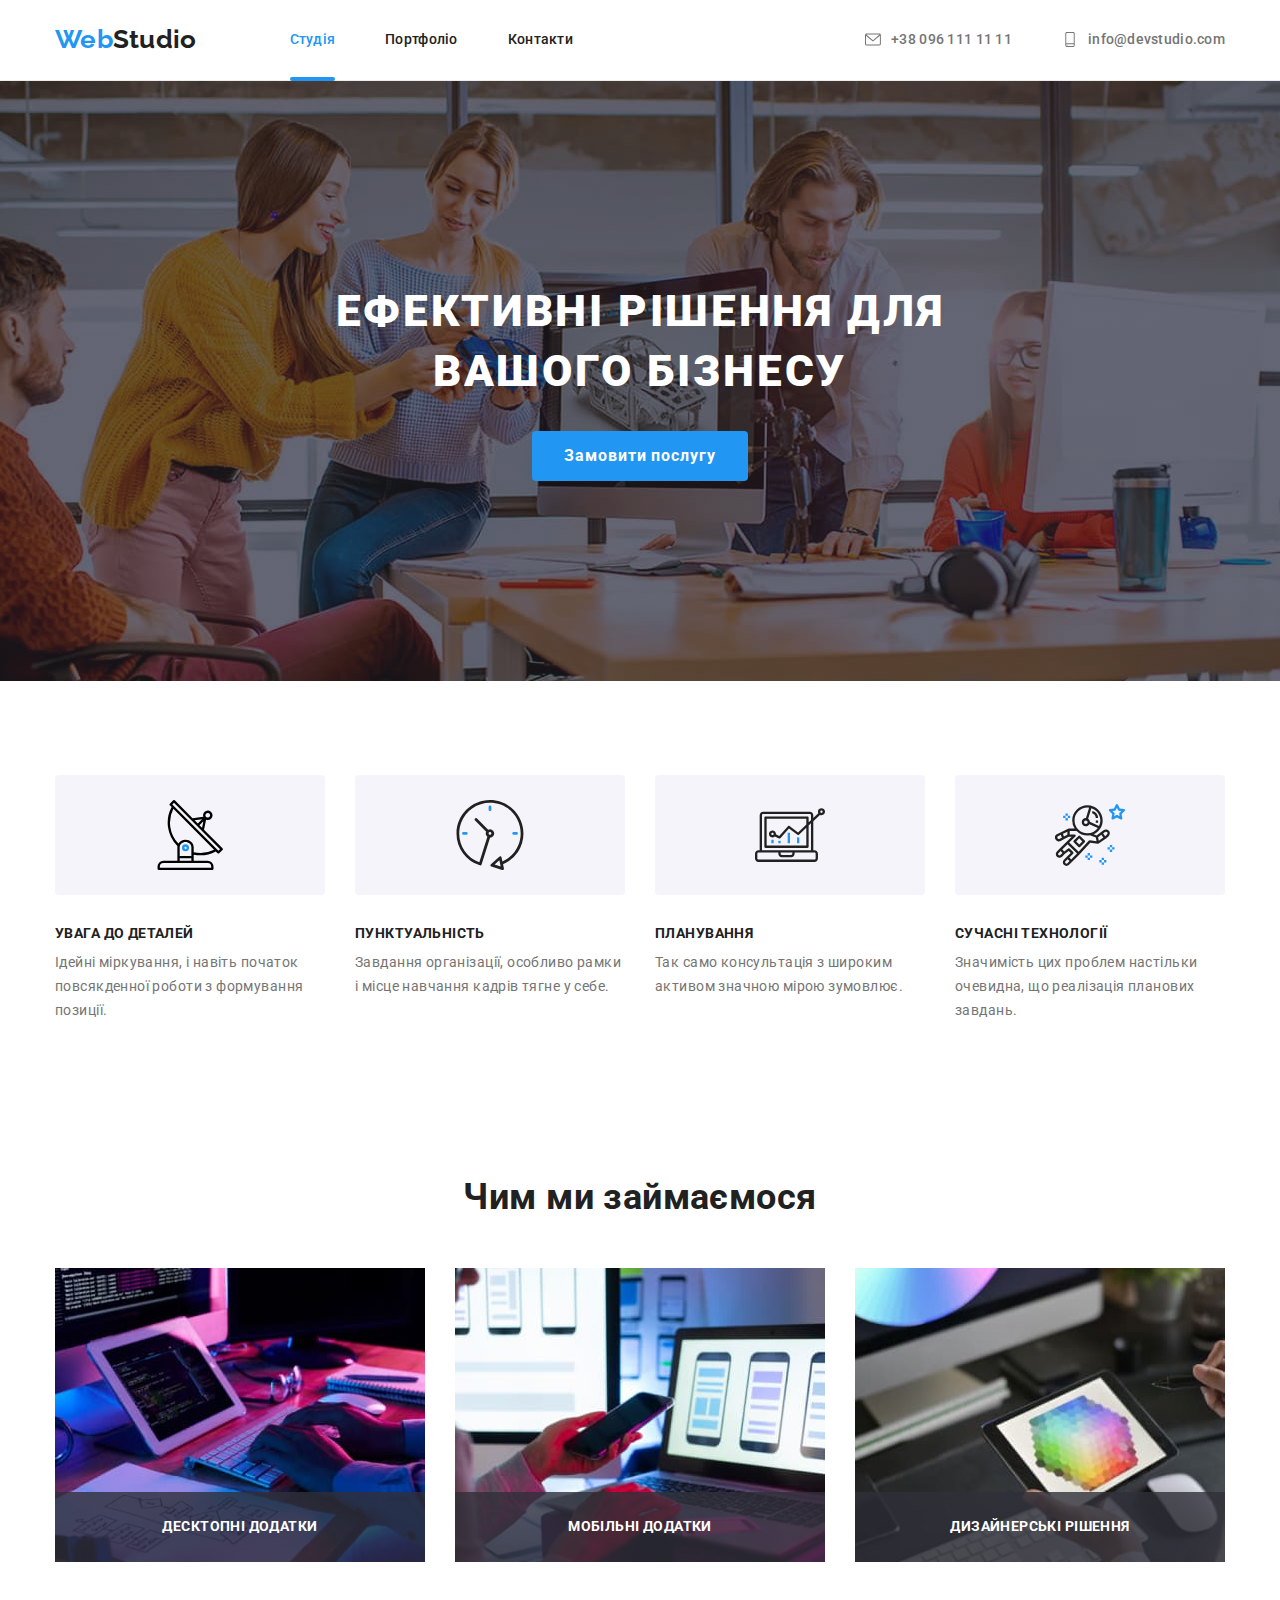
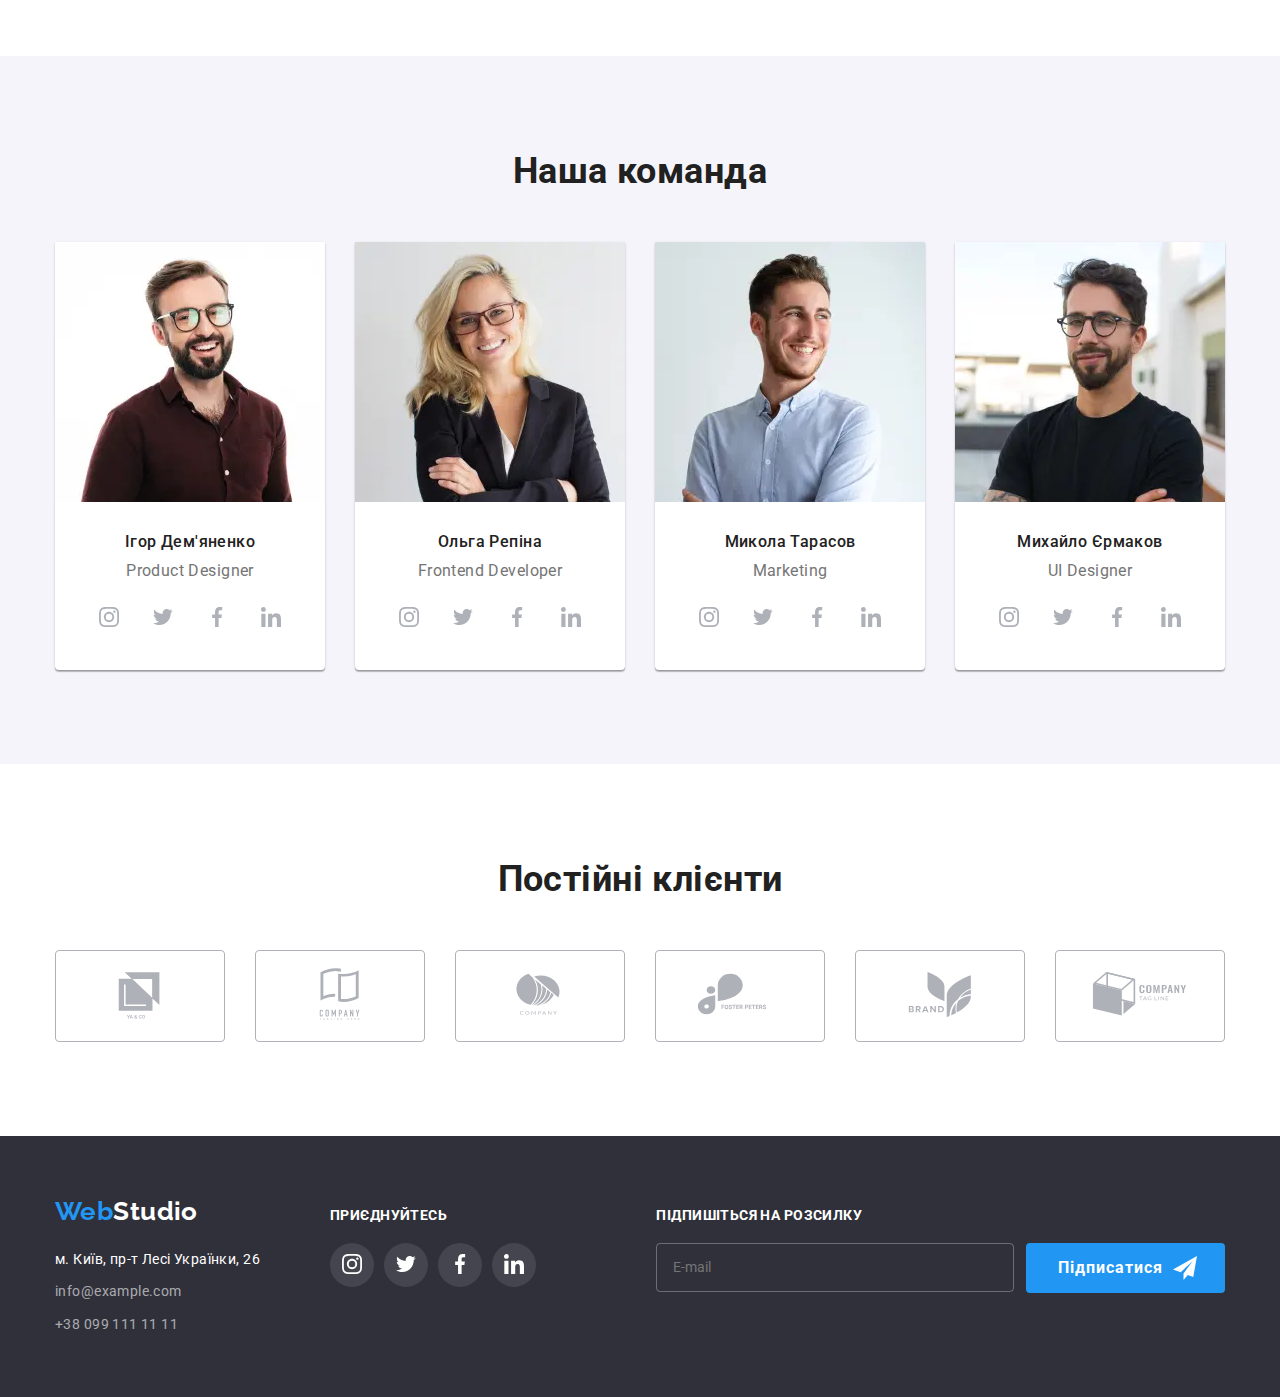
==== commit fc4957b1: "hw" ====
--- a/index.html
+++ b/index.html
@@ -531,8 +531,8 @@
                     <label class="user_email">
                         <input type="email" placeholder="E-mail" class="footer__input">
                     </label>
-                    <button type="submit" class="button">Підписатися <svg class="footer__icon-send" width="24"
-                            height="24">
+                    <button type="submit" class="button footer__btn">Підписатися<svg class="footer__icon-send"
+                            width="24" height="24">
                             <use href="./images/icons.svg#icon-send"></use>
                         </svg>
                     </button>
--- a/css/main.min.css
+++ b/css/main.min.css
@@ -1 +1 @@
-:root{--accent-color: #2196f3;--accent-btn-color: #188ce8;--text: #757575;--white: #ffffff;--maine: #212121;--background-secondary-color: #f5f4fa;--primery-font-family: Roboto, sans-serif;--background-color-dark: #2f303a;--header-border: #ececec;--border-color: #eeeeee;--bgc: #afb1b8;--transition-time: 250ms;--transition-timing-function: cubic-bezier(0.4, 0, 0.2, 1)}body{font-family:var(--primery-font-family);color:var(--text);background-color:var(--white);font-size:14px;letter-spacing:.03em}h1,h2,h3,h4,p{margin-top:0;margin-bottom:0}ul,ol{margin-top:0;margin-bottom:0;padding-left:0}img{display:block;max-width:100%;height:auto}button,a{cursor:pointer}.link{text-decoration:none}.list{list-style:none;padding:0;margin:0}.section{padding-top:60px;padding-bottom:60px}@media screen and (min-width: 1200px){.section{padding-top:94px;padding-bottom:94px}}.container{width:100%;padding-left:15px;padding-right:15px}@media screen and (min-width: 480px){.container{width:480px;margin-left:auto;margin-right:auto}}@media screen and (min-width: 768px){.container{width:768px}}@media screen and (min-width: 1200px){.container{width:1200px}}.visually-hidden{position:absolute;white-space:nowrap;width:1px;height:1px;overflow:hidden;border:0;padding:0;clip:rect(0 0 0 0);clip-path:inset(50%);margin:-1px}.button{font-family:var(--primery-font-family);background-color:var(--accent-color);color:var(--white);border:var(--accent-color);border-radius:4px;padding:10px 32px;letter-spacing:.06em;font-size:16px;font-weight:700;line-height:1.875;transition:background-color var(--transition-time) var(--transition-timing-function)}.button:hover,.button:focus{background-color:var(--accent-btn-color)}.is-hidden{opacity:0;visibility:hidden;pointer-events:none}.logo-header{font-size:26px;font-weight:700;line-height:1.1923076923;margin:24px 93px 25px auto;font-family:"Raleway";color:var(--accent-color)}.logo-header span{font-size:26px;font-weight:700;line-height:1.1923076923;font-family:"Raleway";color:var(--maine)}@media screen and (max-width: 767px){.logo-header{margin-right:87px;margin-top:0px;margin-bottom:0px}}.header{border-bottom:1px solid var(--header-border)}.navigation{display:flex;color:var(--maine);font-weight:500;line-height:1.14;letter-spacing:.02em;transition:color var(--transition-time) var(--transition-timing-function)}.navigation.current{color:var(--accent-color)}.contacts-menu{margin-left:auto;font-weight:500;letter-spacing:.02em;line-height:1.14;transition:color var(--transition-time) var(--transition-timing-function)}.contacts-menu.link{display:flex;align-items:center;justify-content:center}@media screen and (max-width: 767px){.header_container{display:flex;align-items:center;justify-content:space-between}.header{padding-top:16px;padding-bottom:16px}.mobile-contacts-menu.list{display:flex;margin-left:auto;column-gap:50px}}.contacts-menu__item:first-child{margin-bottom:10px}@media screen and (min-width: 768px){.mobile-menu{display:none}.mobile-modal__close-btn{display:none}.open-mobile-menu-btn{display:none}.mobile-modal__close-btn{display:none}.header>.container{display:flex;align-items:center}.current::after{display:inline-block;position:absolute;left:0;bottom:-1px;content:" ";width:100%;height:4px;border-radius:2px;background-color:var(--accent-color)}.nav-contact{color:var(--text)}.nav-contact:hover,.nav-contact:focus{color:var(--accent-color)}.nav-contact.link{display:flex;align-items:center;justify-content:center}.navigation__list.list{display:flex;column-gap:50px}.navigation__item{position:relative}.navigation.link{display:block;padding-top:32px;padding-bottom:32px}.navigation:hover,.navigation:focus{color:var(--accent-color)}.nav-icon{margin-right:10px;fill:var(--text);transition:fill var(--transition-time) var(--transition-timing-function)}.nav-contact:hover .nav-icon,.nav-contact:focus .nav-icon{fill:var(--accent-color)}}@media screen and (min-width: 1200px){.contacts-menu__item:first-child{margin-bottom:0}.contacts-menu.list{display:flex;margin-left:auto;column-gap:50px}.nav-contact.link{padding-top:32px;padding-bottom:32px}}@media screen and (max-width: 767px){.navigation__list{display:none}.contacts-menu{display:none}.mobile-menu__container{position:relative;padding-left:40px}.mobile-menu.is-open{padding-bottom:48px;opacity:1;visibility:visible;pointer-events:auto}.mobile-menu{position:fixed;top:0;left:0;width:100%;height:100%;z-index:100;background-color:var(--white);opacity:0;visibility:hidden;pointer-events:none;transition:opacity var(--transition-time) var(--transition-timing-function)}.mobile-modal__close-btn{display:flex;position:absolute;top:21px;right:15px;justify-content:center;align-items:center;padding:0;line-height:0;border:none;background-color:rgba(0,0,0,0)}.mobile-modal__close-btn:hover{fill:var(--accent-color)}.mobile-modal__icon-close{width:30px;height:30px}.open-mobile-menu-btn{border:none;background-color:rgba(0,0,0,0);padding:0;line-height:0}.open-mobile-menu-btn__icon{width:40px;height:40px}.mobile-navigation__list{padding-top:48px;margin-bottom:302px}.mobile-navigation__link{font-size:40px;font-weight:500;line-height:1.175;letter-spacing:.02em;text-align:left;color:var(--maine)}.mobile-navigation__link:hover,.mobile-navigation__link:focus{color:var(--accent-color)}.mobile-navigation__link.current{color:var(--accent-color)}.mobile-navigation__item:not(:last-child){padding-bottom:32px}.mobile-contacts__menu{margin-bottom:64px}.mobile-contacts__link{font-size:30px;font-weight:400;line-height:1.3333333333;letter-spacing:.02em;text-align:left;color:var(--maine)}.mobile-contacts__link:not(:last-child){padding-bottom:32px}.mobile-contacts__link:hover,.mobile-contacts__link:focus{color:var(--accent-color)}.mobile-contacts__link.tel{color:var(--accent-color)}.mobile-contacts__item:not(:last-child){padding-bottom:32px}.social-media{display:flex;column-gap:10px;flex-wrap:wrap}.social-media__link{font-size:18px;font-weight:500;line-height:1.2222222222;letter-spacing:.02em;text-align:left;color:var(--accent-color)}.social-media__item:not(:last-child){border-right:1px solid rgba(33,33,33,.2);padding-right:10px}}.hero__title{color:var(--white);margin:0 auto;text-transform:uppercase;margin-bottom:30px;letter-spacing:.06em;font-size:26px;font-weight:900;line-height:1.6153846154;max-width:696px}.hero{margin-left:auto;margin-right:auto;background-color:#c4c4c4;text-align:center;background-image:linear-gradient(rgba(47, 48, 58, 0.4), rgba(47, 48, 58, 0.4)),url("../images/adaptive/hero-img-mobile.jpg");background-position:center;background-size:cover;max-width:1600px}@media screen and (min-device-pixel-ratio: 2)and (max-width: 767px),screen and (min-resolution: 192dpi)and (max-width: 767px),screen and (min-resolution: 2dppx)and (max-width: 767px){.hero{background-image:linear-gradient(rgba(47, 48, 58, 0.4), rgba(47, 48, 58, 0.4)),url("../images/adaptive/hero-img-mobile@2x.jpg")}}@media screen and (min-width: 768px){.hero{background-image:linear-gradient(rgba(47, 48, 58, 0.4), rgba(47, 48, 58, 0.4)),url("../images/adaptive/hero-img-tablet.jpg");padding:118px 0}.hero__title{font-size:26px;font-weight:900;line-height:1.6153846154;width:360px}}@media screen and (min-device-pixel-ratio: 2)and (min-width: 768px),screen and (min-resolution: 192dpi)and (min-width: 768px),screen and (min-resolution: 2dppx)and (min-width: 768px){.hero{background-image:linear-gradient(rgba(47, 48, 58, 0.4), rgba(47, 48, 58, 0.4)),url("../images/adaptive/hero-img-tablet@2x.jpg")}}@media screen and (min-width: 1200px){.hero{background-image:linear-gradient(rgba(47, 48, 58, 0.4), rgba(47, 48, 58, 0.4)),url("../images/adaptive/hero-img-desktop.jpg");padding:200px 0}.hero__title{width:696px;font-size:44px;font-weight:900;line-height:1.3636363636}}@media screen and (min-device-pixel-ratio: 2)and (min-width: 1200px),screen and (min-resolution: 192dpi)and (min-width: 1200px),screen and (min-resolution: 2dppx)and (min-width: 1200px){.hero{background-image:linear-gradient(rgba(47, 48, 58, 0.4), rgba(47, 48, 58, 0.4)),url("../images/adaptive/hero-img-desktop@2x.jpg")}}.features{padding-bottom:0}.features__title{font-size:14px;font-weight:700;line-height:1.1428571429;text-transform:uppercase;margin-bottom:10px;color:var(--maine)}.icon-wrapper{display:flex;align-items:center;justify-content:center;height:120px;border-radius:4px;margin-bottom:30px;background-color:var(--background-secondary-color)}.features__text{line-height:1.7;color:var(--text)}@media screen and (max-width: 768px){.icon-wrapper{display:flex;align-items:center;justify-content:center;width:270px;width:100%}.features__text{width:100%;margin-bottom:30px}.features__title{text-align:center}}@media screen and (min-width: 768px){.features__list{display:flex;flex-direction:row;flex-wrap:wrap;gap:30px}.icon-wrapper{width:354px}.features__text{width:354px}.features.container{padding-bottom:60px}}@media screen and (min-width: 1200px){.features__list{display:flex;gap:30px}.features__text{line-height:1.7;width:270px;color:var(--text)}.icon-wrapper{width:270px}}@media screen and (max-width: 1199px){.examples{display:none}}.examples-title{font-size:36px;font-weight:700;line-height:1.1666666667;color:var(--maine);text-align:center;margin-bottom:50px}.examples-list.list{position:relative;display:flex;column-gap:30px}.examples-img-item{position:relative}.overlay-text{position:absolute;bottom:20px;left:50%;transform:translate(-50%, -50%);text-transform:uppercase;font-weight:700;text-align:center;color:var(--white);z-index:4}.examples-overlay{position:absolute;width:100%;height:70px;bottom:0px;background-color:rgba(47,48,58,.8)}.team{background-color:var(--background-secondary-color)}.team__title{font-size:36px;font-weight:700;line-height:1.1666666667;margin-bottom:50px;color:var(--maine);text-align:center;color:var(--maine)}.team__member{margin-bottom:10px;text-align:center;font-size:16px;font-weight:500;line-height:1.19;color:var(--maine)}.team__position{margin-bottom:16px;text-align:center;font-weight:400;font-size:16px;line-height:1.19}.team__img{margin-bottom:30px}.team__card{background-color:var(--white);box-shadow:0px 1px 3px rgba(0,0,0,.12),0px 1px 1px rgba(0,0,0,.14),0px 2px 1px rgba(0,0,0,.2);border-radius:0px 0px 4px 4px}@media screen and (max-width: 767px){.team__title{font-size:28px;font-weight:700;line-height:1.1785714286;margin-bottom:30px;text-align:center}}@media screen and (min-width: 768px){.team__list.list{display:flex;flex-wrap:wrap;gap:30px}}@media screen and (min-width: 1200px){.team__list.list{display:flex;column-gap:30px}.team__title{font-size:36px;font-weight:700;line-height:1.1666666667}}.socialmedia-list{display:flex;justify-content:center;align-items:center;column-gap:10px;margin-bottom:30px}.socialmedia-list__icon{fill:var(--bgc);background-color:rgba(0,0,0,0)}.socialmedia-list__item:hover .socialmedia-list__icon,.socialmedia-list__item:focus .socialmedia-list__icon{fill:var(--white)}.socialmedia-list__item{display:flex;align-items:center;justify-content:center;width:44px;height:44px;border-radius:50%;background-color:rgba(0,0,0,0);transition:background-color var(--transition-time) var(--transition-timing-function),fill var(--transition-time) var(--transition-timing-function)}.socialmedia-list__item:hover,.socialmedia-list__item:focus{background-color:var(--accent-color)}.clients__title{font-size:28px;font-weight:700;line-height:1.1785714286;text-align:center;margin-bottom:50px;color:var(--maine)}.clients__list{display:flex;align-items:center;justify-content:center;gap:30px;flex-wrap:wrap}.clients__item{display:flex;align-items:center;justify-content:center;height:92px;border:1px solid var(--bgc);border-radius:4px;background-color:var(--white);transition:border var(--transition-time) var(--transition-timing-function)}.clients__item:hover,.clients__item:focus{border:1px solid var(--accent-color)}.clients__logo{fill:var(--bgc);transition:fill var(--transition-time) var(--transition-timing-function)}.clients__item:hover .clients__logo,.clients__item:focus .clients__logo{fill:var(--accent-color)}@media screen and (max-width: 767px){.clients__item{width:calc(50% - 30px)}}@media screen and (min-width: 768px){.clients__item{width:226px}}@media screen and (min-width: 1200px){.clients__item{width:170px}.clients__title{font-size:36px;font-weight:700;line-height:1.1666666667}}.footer{padding:60px 0;background-color:var(--background-color-dark)}.footer>.container .footer__logo{font-size:26px;font-weight:700;line-height:1.1923076923;font-family:"Raleway",sans-serif;color:var(--accent-color);transition:color var(--transition-time) var(--transition-timing-function)}.footer__input{max-width:450px;display:block;margin-left:auto;margin-right:auto;margin-bottom:20px;padding-top:15px;padding-left:16px;padding-bottom:15px;border:1px solid rgba(255,255,255,.3);border-radius:4px;background-color:rgba(0,0,0,0);color:var(--white)}.footer__title{font-size:14px;font-weight:700;line-height:1.1428571429;text-transform:uppercase;margin-bottom:20px;margin-top:60px;text-align:center;color:var(--white)}.address__item{margin-bottom:8px}.address__location{margin-bottom:8px}.footer__form>.button{position:relative;display:block;margin-left:auto;margin-right:auto;padding-right:62px;min-width:200px;height:50px}.footer__icon-send{position:absolute;bottom:13px;right:28px}.footer__left{text-align:center}.adress_list{font-style:normal;line-height:1.71;color:var(--white)}.address__location{display:inline-block;line-height:24px;color:var(--white);transition:color var(--transition-time) var(--transition-timing-function)}.address__contact{color:rgba(255,255,255,.6);transition:color var(--transition-time) var(--transition-timing-function)}.address :hover,.address :focus{color:var(--accent-color)}.socialmedia-list__item.footer-page{background-color:rgba(255,255,255,.1)}.socialmedia-list__footer-icon{fill:var(--white);transition:background-color var(--transition-time) var(--transition-timing-function)}.socialmedia-list__item.footer-page:hover,.socialmedia-list__item.footer-page:focus{background-color:var(--accent-color)}.footer__right>.socialmedia-list{margin-bottom:0}@media screen and (min-width: 480px){.footer__input{width:450px}}@media screen and (min-width: 768px){.footer .container{display:flex;justify-content:space-around;align-items:baseline;flex-wrap:wrap}.footer__input{width:450px}.footer__title.join{margin-top:0}}@media screen and (min-width: 1200px){.footer .container{display:flex;align-items:baseline}.footer .footer__left{margin-right:70px;text-align:start}.footer .footer__form-wrapper{margin-left:auto}.footer .footer__form{position:relative;display:flex}.footer .footer__input{width:358px;margin-right:12px}.footer .footer__title{text-align:start}.footer__left{margin-right:70px}.footer__form-wrapper{margin-left:auto}.footer__form{position:relative;display:flex}.footer__input{width:358px;margin-right:12px}.address__location,.address__item{margin-bottom:9px}.footer__icon-send{position:absolute;right:28px}.footer__title{margin-top:0}}.footer__logo span{font-size:26px;font-weight:700;line-height:1.1923076923;font-family:"Raleway";color:var(--white);transition:color var(--transition-time) var(--transition-timing-function)}.footer__logo.link{display:inline-block;margin-bottom:20px}.footer__logo:hover,.footer__logo:focus{color:var(--accent-color)}.footer__logo>span:hover,.footer__logo>span:focus{color:var(--accent-color)}.backdrop{position:fixed;top:0;left:0;width:100%;height:100%;z-index:100;background:rgba(0,0,0,.2);transition:opacity 400ms ease-in,visibility 400ms ease-in}.modal{position:absolute;top:50%;left:50%;transform:translate(-50%, -50%);padding:40px;width:528px;height:581px;border-radius:4px;box-shadow:0px 1px 3px rgba(0,0,0,.12),0px 1px 1px rgba(0,0,0,.14),0px 2px 1px rgba(0,0,0,.2);background-color:var(--white)}.modal-close-btn{display:flex;position:absolute;top:8px;right:8px;justify-content:center;align-items:center;padding:0;width:30px;height:30px;border-radius:50%;border:1px solid rgba(0,0,0,.1);background-color:rgba(0,0,0,0)}.modal-close-btn:hover{fill:var(--accent-color)}.modal-form-title{font-weight:700;font-size:20px;line-height:1.15;text-align:center;color:var(--maine);margin-bottom:12px;text-align:center}.form-label{display:block;margin-bottom:4px}.modal-form-input{display:block;width:100%;height:40px;font:inherit;margin:0 auto;margin-bottom:10px;padding-left:42px;border:1px solid rgba(33,33,33,.2);border-radius:4px;cursor:pointer;transition:border-color var(--transition-time) var(--transition-timing-function)}.modal-form-input:focus{border-color:var(--accent-color);outline:none}.modal-form-label-desc{display:block;margin-bottom:4px;font-size:12px;line-height:1.16;letter-spacing:.01em;color:#757575}.textarea{width:100%;height:120px;resize:none;padding:12px 16px;margin-bottom:20px;color:#000}.textarea::placeholder{font-size:12px;line-height:1.16;letter-spacing:.01em;color:rgba(117,117,117,.5)}.modal-form-input-wrapper{position:relative;display:block}.modal-form-checkbox-desc{position:relative;margin-bottom:30px}.modal-terms-field{position:relative}.form-icon{position:absolute;top:50%;transform:translateY(-50%);left:7px;transition:fill var(--transition-time) var(--transition-timing-function)}.modal-form-input:focus+.form-icon{fill:var(--accent-color)}.modal-form-checkbox-field{display:flex;align-items:center;justify-content:center;margin-bottom:30px;line-height:1.71}.form-icon-checkbox{width:16px;height:15px;border:2px solid var(--maine);cursor:pointer;border-radius:3px;margin-right:7px;fill:rgba(0,0,0,0)}.modal-form-checkbox:checked+.form-icon-checkbox{background-color:var(--accent-color);border:none}.modal-form-checkbox:checked+.form-icon-checkbox{box-shadow:0 0 0 2px rgba(0,0,255,.5)}.form-icon-checkbox-icon{display:none;fill:var(--transition-timing-function)}.modal-form-checkbox:checked+.form-icon-checkbox>.form-icon-checkbox-icon{display:block}.modal-form-checkbox{position:absolute;appearance:none}.modal-terms{color:var(--accent-color)}.button.form{display:block;margin-left:auto;margin-right:auto;box-shadow:0px 4px 4px rgba(0,0,0,.15)}@media screen and (max-width: 769px){.modal{width:450px;height:609px}.modal-form-checkbox-field{font-size:12px;font-weight:400;line-height:1.1666666667}.modal-terms{font-size:12px;font-weight:400;line-height:1.1666666667}}.projects{background-color:var(--white)}.projects__link{display:block;transition:box-shadow var(--transition-time) var(--transition-timing-function)}.projects__link:hover,.projects__link:focus{box-shadow:0px 1px 1px rgba(0,0,0,.12),0px 4px 4px rgba(0,0,0,.06),1px 4px 6px rgba(0,0,0,.16)}.projects__wrapper{position:relative;overflow:hidden}.projects__overlay{font-size:18px;font-weight:400;line-height:1.5555555556;position:absolute;text-align:left;overflow:auto;width:100%;height:100%;top:0;left:0;padding:63px 24px;transform:translateY(100%);transition:transform var(--transition-time) var(--transition-timing-function);color:var(--white);background-color:rgba(33,150,243,.9)}.projects__link:hover .projects__overlay,.projects__link:focus .projects__overlay{transform:translate(0)}.projects__buttons-filter-item{font-size:16px;font-weight:500;line-height:1.625;font-family:var(--primery-font-family);border:0;border-radius:4px;padding:6px 22px;text-align:center;background-color:var(--background-secondary-color);transition:color var(--transition-time) var(--transition-timing-function),background-color var(--transition-time) var(--transition-timing-function)}.projects__buttons-filter-item:hover,.projects__buttons-filter-item:focus{color:var(--white);background-color:var(--accent-color)}.projects__title{font-size:18px;font-weight:700;line-height:2;margin-bottom:4px;color:var(--maine);letter-spacing:.06em}.projects__text{font-size:16px;font-weight:400;line-height:1.875;color:var(--text)}.project__description{border-left:1px solid var(--border-color);border-right:1px solid var(--border-color);border-bottom:1px solid var(--border-color);padding:20px 24px}@media screen and (max-width: 767px){.projects__buttons-filter.list{display:flex;flex-wrap:wrap;gap:8px;margin-bottom:40px;width:326px}.projects__link{margin-bottom:30px}}@media screen and (min-width: 768px){.projects__buttons-filter.list{display:flex;justify-content:center;column-gap:8px;margin-bottom:30px}.projects__list{display:flex;flex-wrap:wrap;justify-content:flex-start;gap:30px}.projects__link{display:flex;flex-direction:column;height:100%}.project__description{flex-grow:1}.projects__item{width:calc((100% - 30px)/2)}}@media screen and (min-width: 1200px){.projects__list{display:flex;justify-content:center;flex-wrap:wrap;gap:30px}.projects__buttons-filter.list{margin-bottom:50px}.projects__item{width:calc((100% - 60px)/3)}}/*# sourceMappingURL=main.min.css.map */+:root{--accent-color: #2196f3;--accent-btn-color: #188ce8;--text: #757575;--white: #ffffff;--maine: #212121;--background-secondary-color: #f5f4fa;--primery-font-family: Roboto, sans-serif;--background-color-dark: #2f303a;--header-border: #ececec;--border-color: #eeeeee;--bgc: #afb1b8;--transition-time: 250ms;--transition-timing-function: cubic-bezier(0.4, 0, 0.2, 1)}body{font-family:var(--primery-font-family);color:var(--text);background-color:var(--white);font-size:14px;letter-spacing:.03em}h1,h2,h3,h4,p{margin-top:0;margin-bottom:0}ul,ol{margin-top:0;margin-bottom:0;padding-left:0}img{display:block;max-width:100%;height:auto}button,a{cursor:pointer}.link{text-decoration:none}.list{list-style:none;padding:0;margin:0}.section{padding-top:60px;padding-bottom:60px}@media screen and (min-width: 1200px){.section{padding-top:94px;padding-bottom:94px}}.container{width:100%;padding-left:15px;padding-right:15px}@media screen and (min-width: 480px){.container{width:480px;margin-left:auto;margin-right:auto}}@media screen and (min-width: 768px){.container{width:768px}}@media screen and (min-width: 1200px){.container{width:1200px}}.visually-hidden{position:absolute;white-space:nowrap;width:1px;height:1px;overflow:hidden;border:0;padding:0;clip:rect(0 0 0 0);clip-path:inset(50%);margin:-1px}.button{font-family:var(--primery-font-family);background-color:var(--accent-color);color:var(--white);border:var(--accent-color);border-radius:4px;padding:10px 32px;letter-spacing:.06em;font-size:16px;font-weight:700;line-height:1.875;transition:background-color var(--transition-time) var(--transition-timing-function)}.button:hover,.button:focus{background-color:var(--accent-btn-color)}.is-hidden{opacity:0;visibility:hidden;pointer-events:none}.logo-header{font-size:26px;font-weight:700;line-height:1.1923076923;margin:24px 93px 25px auto;font-family:"Raleway";color:var(--accent-color)}.logo-header span{font-size:26px;font-weight:700;line-height:1.1923076923;font-family:"Raleway";color:var(--maine)}@media screen and (max-width: 767px){.logo-header{margin-right:87px;margin-top:0px;margin-bottom:0px}}.header{border-bottom:1px solid var(--header-border)}.navigation{display:flex;color:var(--maine);font-weight:500;line-height:1.14;letter-spacing:.02em;transition:color var(--transition-time) var(--transition-timing-function)}.navigation.current{color:var(--accent-color)}.contacts-menu{margin-left:auto;font-weight:500;letter-spacing:.02em;line-height:1.14;transition:color var(--transition-time) var(--transition-timing-function)}.contacts-menu.link{display:flex;align-items:center;justify-content:center}@media screen and (max-width: 767px){.header_container{display:flex;align-items:center;justify-content:space-between}.header{padding-top:16px;padding-bottom:16px}.mobile-contacts-menu.list{display:flex;margin-left:auto;column-gap:50px}}.contacts-menu__item:first-child{margin-bottom:10px}@media screen and (min-width: 768px){.mobile-menu{display:none}.mobile-modal__close-btn{display:none}.open-mobile-menu-btn{display:none}.mobile-modal__close-btn{display:none}.header>.container{display:flex;align-items:center}.current::after{display:inline-block;position:absolute;left:0;bottom:-1px;content:" ";width:100%;height:4px;border-radius:2px;background-color:var(--accent-color)}.nav-contact{color:var(--text)}.nav-contact:hover,.nav-contact:focus{color:var(--accent-color)}.nav-contact.link{display:flex;align-items:center;justify-content:center}.navigation__list.list{display:flex;column-gap:50px}.navigation__item{position:relative}.navigation.link{display:block;padding-top:32px;padding-bottom:32px}.navigation:hover,.navigation:focus{color:var(--accent-color)}.nav-icon{margin-right:10px;fill:var(--text);transition:fill var(--transition-time) var(--transition-timing-function)}.nav-contact:hover .nav-icon,.nav-contact:focus .nav-icon{fill:var(--accent-color)}}@media screen and (min-width: 1200px){.contacts-menu__item:first-child{margin-bottom:0}.contacts-menu.list{display:flex;margin-left:auto;column-gap:50px}.nav-contact.link{padding-top:32px;padding-bottom:32px}}@media screen and (max-width: 767px){.navigation__list{display:none}.contacts-menu{display:none}.mobile-menu__container{height:100vh;display:flex;flex-direction:column;padding-left:40px;padding-top:48px;padding-bottom:48px;position:relative}.mobile-menu.is-open{padding-bottom:48px;opacity:1;visibility:visible;pointer-events:auto}.mobile-menu{position:fixed;top:0;left:0;width:100%;height:100%;z-index:100;background-color:var(--white);opacity:0;visibility:hidden;pointer-events:none;transition:opacity var(--transition-time) var(--transition-timing-function)}.mobile-modal__close-btn{display:flex;position:absolute;top:21px;right:15px;justify-content:center;align-items:center;padding:0;line-height:0;border:none;background-color:rgba(0,0,0,0)}.mobile-modal__close-btn:hover{fill:var(--accent-color)}.mobile-modal__icon-close{max-width:30px;height:30px}.open-mobile-menu-btn{border:none;background-color:rgba(0,0,0,0);padding:0;line-height:0}.open-mobile-menu-btn__icon{max-width:40px;height:40px}.mobile-navigation__list{flex-grow:1}.mobile-navigation__link{font-size:40px;font-weight:500;line-height:1.175;letter-spacing:.02em;text-align:left;color:var(--maine)}.mobile-navigation__link:hover,.mobile-navigation__link:focus{color:var(--accent-color)}.mobile-navigation__link.current{color:var(--accent-color)}.mobile-navigation__item:not(:last-child){padding-bottom:32px}.mobile-contacts__menu{margin-bottom:64px}.mobile-contacts__link{font-size:30px;font-weight:400;line-height:1.3333333333;letter-spacing:.02em;text-align:left;color:var(--maine)}.mobile-contacts__link:not(:last-child){padding-bottom:32px}.mobile-contacts__link:hover,.mobile-contacts__link:focus{color:var(--accent-color)}.mobile-contacts__link.tel{color:var(--accent-color)}.mobile-contacts__item:not(:last-child){padding-bottom:32px}.social-media{display:flex;column-gap:10px;flex-wrap:wrap}.social-media__link{font-size:18px;font-weight:500;line-height:1.2222222222;letter-spacing:.02em;text-align:left;color:var(--accent-color)}.social-media__item:not(:last-child){border-right:1px solid rgba(33,33,33,.2);padding-right:10px}}.hero__title{color:var(--white);margin:0 auto;text-transform:uppercase;margin-bottom:30px;letter-spacing:.06em;font-size:26px;font-weight:900;line-height:1.6153846154;max-width:696px}.hero{margin-left:auto;margin-right:auto;background-color:#c4c4c4;text-align:center;background-image:linear-gradient(rgba(47, 48, 58, 0.4), rgba(47, 48, 58, 0.4)),url("../images/adaptive/hero-img-mobile.jpg");background-position:center;background-size:cover;max-width:1600px}@media screen and (min-device-pixel-ratio: 2)and (max-width: 767px),screen and (min-resolution: 192dpi)and (max-width: 767px),screen and (min-resolution: 2dppx)and (max-width: 767px){.hero{background-image:linear-gradient(rgba(47, 48, 58, 0.4), rgba(47, 48, 58, 0.4)),url("../images/adaptive/hero-img-mobile@2x.jpg")}}@media screen and (min-width: 768px){.hero{background-image:linear-gradient(rgba(47, 48, 58, 0.4), rgba(47, 48, 58, 0.4)),url("../images/adaptive/hero-img-tablet.jpg");padding:118px 0}.hero__title{font-size:26px;font-weight:900;line-height:1.6153846154;width:360px}}@media screen and (min-device-pixel-ratio: 2)and (min-width: 768px),screen and (min-resolution: 192dpi)and (min-width: 768px),screen and (min-resolution: 2dppx)and (min-width: 768px){.hero{background-image:linear-gradient(rgba(47, 48, 58, 0.4), rgba(47, 48, 58, 0.4)),url("../images/adaptive/hero-img-tablet@2x.jpg")}}@media screen and (min-width: 1200px){.hero{background-image:linear-gradient(rgba(47, 48, 58, 0.4), rgba(47, 48, 58, 0.4)),url("../images/adaptive/hero-img-desktop.jpg");padding:200px 0}.hero__title{width:696px;font-size:44px;font-weight:900;line-height:1.3636363636}}@media screen and (min-device-pixel-ratio: 2)and (min-width: 1200px),screen and (min-resolution: 192dpi)and (min-width: 1200px),screen and (min-resolution: 2dppx)and (min-width: 1200px){.hero{background-image:linear-gradient(rgba(47, 48, 58, 0.4), rgba(47, 48, 58, 0.4)),url("../images/adaptive/hero-img-desktop@2x.jpg")}}.features{padding-bottom:0}.features__title{font-size:14px;font-weight:700;line-height:1.1428571429;text-transform:uppercase;margin-bottom:10px;color:var(--maine)}.icon-wrapper{display:flex;align-items:center;justify-content:center;height:120px;border-radius:4px;margin-bottom:30px;background-color:var(--background-secondary-color)}.features__text{line-height:1.7;color:var(--text)}@media screen and (max-width: 768px){.icon-wrapper{display:flex;align-items:center;justify-content:center;width:270px;width:100%}.features__text{width:100%;margin-bottom:30px}.features__title{text-align:center}}@media screen and (min-width: 768px){.features__list{display:flex;flex-direction:row;flex-wrap:wrap;gap:30px}.icon-wrapper{width:354px}.features__text{width:354px}.features.container{padding-bottom:60px}}@media screen and (min-width: 1200px){.features__list{display:flex;gap:30px}.features__text{line-height:1.7;width:270px;color:var(--text)}.icon-wrapper{width:270px}}@media screen and (max-width: 1199px){.examples{display:none}}.examples-title{font-size:36px;font-weight:700;line-height:1.1666666667;color:var(--maine);text-align:center;margin-bottom:50px}.examples-list.list{position:relative;display:flex;column-gap:30px}.examples-img-item{position:relative}.overlay-text{position:absolute;bottom:20px;left:50%;transform:translate(-50%, -50%);text-transform:uppercase;font-weight:700;text-align:center;color:var(--white);z-index:4}.examples-overlay{position:absolute;width:100%;height:70px;bottom:0px;background-color:rgba(47,48,58,.8)}.team{background-color:var(--background-secondary-color)}.team__title{font-size:36px;font-weight:700;line-height:1.1666666667;margin-bottom:50px;color:var(--maine);text-align:center;color:var(--maine)}.team__member{margin-bottom:10px;text-align:center;font-size:16px;font-weight:500;line-height:1.19;color:var(--maine)}.team__position{margin-bottom:16px;text-align:center;font-weight:400;font-size:16px;line-height:1.19}.team__img{margin-bottom:30px}.team__card{background-color:var(--white);box-shadow:0px 1px 3px rgba(0,0,0,.12),0px 1px 1px rgba(0,0,0,.14),0px 2px 1px rgba(0,0,0,.2);border-radius:0px 0px 4px 4px}@media screen and (max-width: 767px){.team .socialmedia-list{padding-bottom:30px}.team__title{font-size:28px;font-weight:700;line-height:1.1785714286;margin-bottom:30px;text-align:center}}@media screen and (min-width: 768px){.team__list.list{display:flex;flex-wrap:wrap;gap:30px}}@media screen and (min-width: 1200px){.team__list.list{display:flex;column-gap:30px}.team__title{font-size:36px;font-weight:700;line-height:1.1666666667}}.socialmedia-list{display:flex;justify-content:center;align-items:center;column-gap:10px;margin-bottom:30px}.socialmedia-list__icon{fill:var(--bgc);background-color:rgba(0,0,0,0)}.socialmedia-list__item:hover .socialmedia-list__icon,.socialmedia-list__item:focus .socialmedia-list__icon{fill:var(--white)}.socialmedia-list__item{display:flex;align-items:center;justify-content:center;width:44px;height:44px;border-radius:50%;background-color:rgba(0,0,0,0);transition:background-color var(--transition-time) var(--transition-timing-function),fill var(--transition-time) var(--transition-timing-function)}.socialmedia-list__item:hover,.socialmedia-list__item:focus{background-color:var(--accent-color)}.clients__title{font-size:28px;font-weight:700;line-height:1.1785714286;text-align:center;margin-bottom:50px;color:var(--maine)}.clients__list{display:flex;align-items:center;justify-content:center;gap:30px;flex-wrap:wrap}.clients__item{display:flex;align-items:center;justify-content:center;height:92px;border:1px solid var(--bgc);border-radius:4px;background-color:var(--white);transition:border var(--transition-time) var(--transition-timing-function)}.clients__item:hover,.clients__item:focus{border:1px solid var(--accent-color)}.clients__logo{fill:var(--bgc);transition:fill var(--transition-time) var(--transition-timing-function)}.clients__item:hover .clients__logo,.clients__item:focus .clients__logo{fill:var(--accent-color)}@media screen and (max-width: 767px){.clients__item{width:calc(50% - 30px)}}@media screen and (min-width: 768px){.clients__item{width:226px}}@media screen and (min-width: 1200px){.clients__item{width:170px}.clients__title{font-size:36px;font-weight:700;line-height:1.1666666667}}.footer{padding:60px 0;background-color:var(--background-color-dark)}.footer>.container .footer__logo{font-size:26px;font-weight:700;line-height:1.1923076923;font-family:"Raleway",sans-serif;color:var(--accent-color);transition:color var(--transition-time) var(--transition-timing-function)}.footer__input{max-width:450px;display:block;margin-left:auto;margin-right:auto;margin-bottom:20px;padding-top:15px;padding-left:16px;padding-bottom:15px;border:1px solid rgba(255,255,255,.3);border-radius:4px;background-color:rgba(0,0,0,0);color:var(--white)}.footer__title{font-size:14px;font-weight:700;line-height:1.1428571429;text-transform:uppercase;margin-bottom:20px;margin-top:60px;text-align:center;color:var(--white)}.address__item{margin-bottom:8px}.address__location{margin-bottom:8px}.footer__form>.button{position:relative;display:block;margin-left:auto;margin-right:auto;padding-right:62px;max-width:200px;height:50px}.footer__icon-send{position:absolute;bottom:13px;right:28px}.footer__left{text-align:center}.adress_list{font-style:normal;line-height:1.71;color:var(--white)}.address__location{display:inline-block;line-height:24px;color:var(--white);transition:color var(--transition-time) var(--transition-timing-function)}.address__contact{color:rgba(255,255,255,.6);transition:color var(--transition-time) var(--transition-timing-function)}.address :hover,.address :focus{color:var(--accent-color)}.socialmedia-list__item.footer-page{background-color:rgba(255,255,255,.1)}.socialmedia-list__footer-icon{fill:var(--white);transition:background-color var(--transition-time) var(--transition-timing-function)}.socialmedia-list__item.footer-page:hover,.socialmedia-list__item.footer-page:focus{background-color:var(--accent-color)}.footer__right>.socialmedia-list{margin-bottom:0}@media screen and (min-width: 480px){.footer__input{width:450px}}@media screen and (min-width: 768px){.footer .container{display:flex;justify-content:space-around;align-items:baseline;flex-wrap:wrap}.footer__input{width:450px}.footer__title.join{margin-top:0}}@media screen and (min-width: 1200px){.footer .container{display:flex;align-items:baseline}.footer .footer__left{margin-right:70px;text-align:start}.footer .footer__form-wrapper{margin-left:auto}.footer .footer__form{position:relative;display:flex}.footer .footer__input{width:358px;margin-right:12px}.footer .footer__title{text-align:start}.footer__left{margin-right:70px}.footer__form-wrapper{margin-left:auto}.footer__form{position:relative;display:flex}.footer__input{width:358px;margin-right:12px}.address__location,.address__item{margin-bottom:9px}.footer__icon-send{position:absolute;right:28px}.footer__title{margin-top:0}}.footer__logo span{font-size:26px;font-weight:700;line-height:1.1923076923;font-family:"Raleway";color:var(--white);transition:color var(--transition-time) var(--transition-timing-function)}.footer__logo.link{display:inline-block;margin-bottom:20px}.footer__logo:hover,.footer__logo:focus{color:var(--accent-color)}.footer__logo>span:hover,.footer__logo>span:focus{color:var(--accent-color)}.backdrop{position:fixed;top:0;left:0;width:100%;height:100%;z-index:100;background:rgba(0,0,0,.2);transition:opacity 400ms ease-in,visibility 400ms ease-in}.modal{position:absolute;top:50%;left:50%;transform:translate(-50%, -50%);padding:40px;width:528px;height:581px;border-radius:4px;box-shadow:0px 1px 3px rgba(0,0,0,.12),0px 1px 1px rgba(0,0,0,.14),0px 2px 1px rgba(0,0,0,.2);background-color:var(--white)}.modal-close-btn{display:flex;position:absolute;top:8px;right:8px;justify-content:center;align-items:center;padding:0;width:30px;height:30px;border-radius:50%;border:1px solid rgba(0,0,0,.1);background-color:rgba(0,0,0,0)}.modal-close-btn:hover{fill:var(--accent-color)}.modal-form-title{font-weight:700;font-size:20px;line-height:1.15;text-align:center;color:var(--maine);margin-bottom:12px;text-align:center}.form-label{display:block;margin-bottom:4px}.modal-form-input{display:block;width:100%;height:40px;font:inherit;margin:0 auto;margin-bottom:10px;padding-left:42px;border:1px solid rgba(33,33,33,.2);border-radius:4px;cursor:pointer;transition:border-color var(--transition-time) var(--transition-timing-function)}.modal-form-input:focus{border-color:var(--accent-color);outline:none}.modal-form-label-desc{display:block;margin-bottom:4px;font-size:12px;line-height:1.16;letter-spacing:.01em;color:#757575}.textarea{width:100%;height:120px;resize:none;padding:12px 16px;margin-bottom:20px;color:#000}.textarea::placeholder{font-size:12px;line-height:1.16;letter-spacing:.01em;color:rgba(117,117,117,.5)}.modal-form-input-wrapper{position:relative;display:block}.modal-form-checkbox-desc{position:relative;margin-bottom:30px}.modal-terms-field{position:relative}.form-icon{position:absolute;top:50%;transform:translateY(-50%);left:7px;transition:fill var(--transition-time) var(--transition-timing-function)}.modal-form-input:focus+.form-icon{fill:var(--accent-color)}.modal-form-checkbox-field{display:flex;align-items:center;justify-content:center;margin-bottom:30px;line-height:1.71}.form-icon-checkbox{width:16px;height:15px;border:2px solid var(--maine);cursor:pointer;border-radius:3px;margin-right:7px;fill:rgba(0,0,0,0)}.modal-form-checkbox:checked+.form-icon-checkbox{background-color:var(--accent-color);border:none}.modal-form-checkbox:checked+.form-icon-checkbox{box-shadow:0 0 0 2px rgba(0,0,255,.5)}.form-icon-checkbox-icon{display:none;fill:var(--transition-timing-function)}.modal-form-checkbox:checked+.form-icon-checkbox>.form-icon-checkbox-icon{display:block}.modal-form-checkbox{position:absolute;appearance:none}.modal-terms{color:var(--accent-color)}.button.form{display:block;margin-left:auto;margin-right:auto;box-shadow:0px 4px 4px rgba(0,0,0,.15)}@media screen and (max-width: 769px){.modal{width:450px;height:609px}.modal-form-checkbox-field{font-size:12px;font-weight:400;line-height:1.1666666667}.modal-terms{font-size:12px;font-weight:400;line-height:1.1666666667}}.projects{background-color:var(--white)}.projects__link{display:block;transition:box-shadow var(--transition-time) var(--transition-timing-function)}.projects__link:hover,.projects__link:focus{box-shadow:0px 1px 1px rgba(0,0,0,.12),0px 4px 4px rgba(0,0,0,.06),1px 4px 6px rgba(0,0,0,.16)}.projects__wrapper{position:relative;overflow:hidden}.projects__overlay{font-size:18px;font-weight:400;line-height:1.5555555556;position:absolute;text-align:left;overflow:auto;width:100%;height:100%;top:0;left:0;padding:63px 24px;transform:translateY(100%);transition:transform var(--transition-time) var(--transition-timing-function);color:var(--white);background-color:rgba(33,150,243,.9)}.projects__link:hover .projects__overlay,.projects__link:focus .projects__overlay{transform:translate(0)}.projects__buttons-filter-item{font-size:16px;font-weight:500;line-height:1.625;font-family:var(--primery-font-family);border:0;border-radius:4px;padding:6px 22px;text-align:center;background-color:var(--background-secondary-color);transition:color var(--transition-time) var(--transition-timing-function),background-color var(--transition-time) var(--transition-timing-function)}.projects__buttons-filter-item:hover,.projects__buttons-filter-item:focus{color:var(--white);background-color:var(--accent-color)}.projects__title{font-size:18px;font-weight:700;line-height:2;margin-bottom:4px;color:var(--maine);letter-spacing:.06em}.projects__text{font-size:16px;font-weight:400;line-height:1.875;color:var(--text)}.project__description{border-left:1px solid var(--border-color);border-right:1px solid var(--border-color);border-bottom:1px solid var(--border-color);padding:20px 24px}@media screen and (max-width: 767px){.projects__buttons-filter.list{display:flex;flex-wrap:wrap;gap:8px;margin-bottom:40px;justify-content:start;max-width:326px}.projects__link{margin-bottom:30px}}@media screen and (min-width: 768px){.projects__buttons-filter.list{display:flex;justify-content:center;column-gap:8px;margin-bottom:30px}.projects__list{height:100%;display:flex;flex-wrap:wrap;justify-content:flex-start;gap:30px}.projects__link{display:flex;flex-direction:column;height:100%}.project__description{flex-grow:1}.projects__item{width:calc((100% - 30px)/2)}}@media screen and (min-width: 1200px){.projects__list{display:flex;justify-content:center;flex-wrap:wrap;gap:30px}.projects__buttons-filter.list{margin-bottom:50px}.projects__item{width:calc((100% - 60px)/3)}}/*# sourceMappingURL=main.min.css.map */